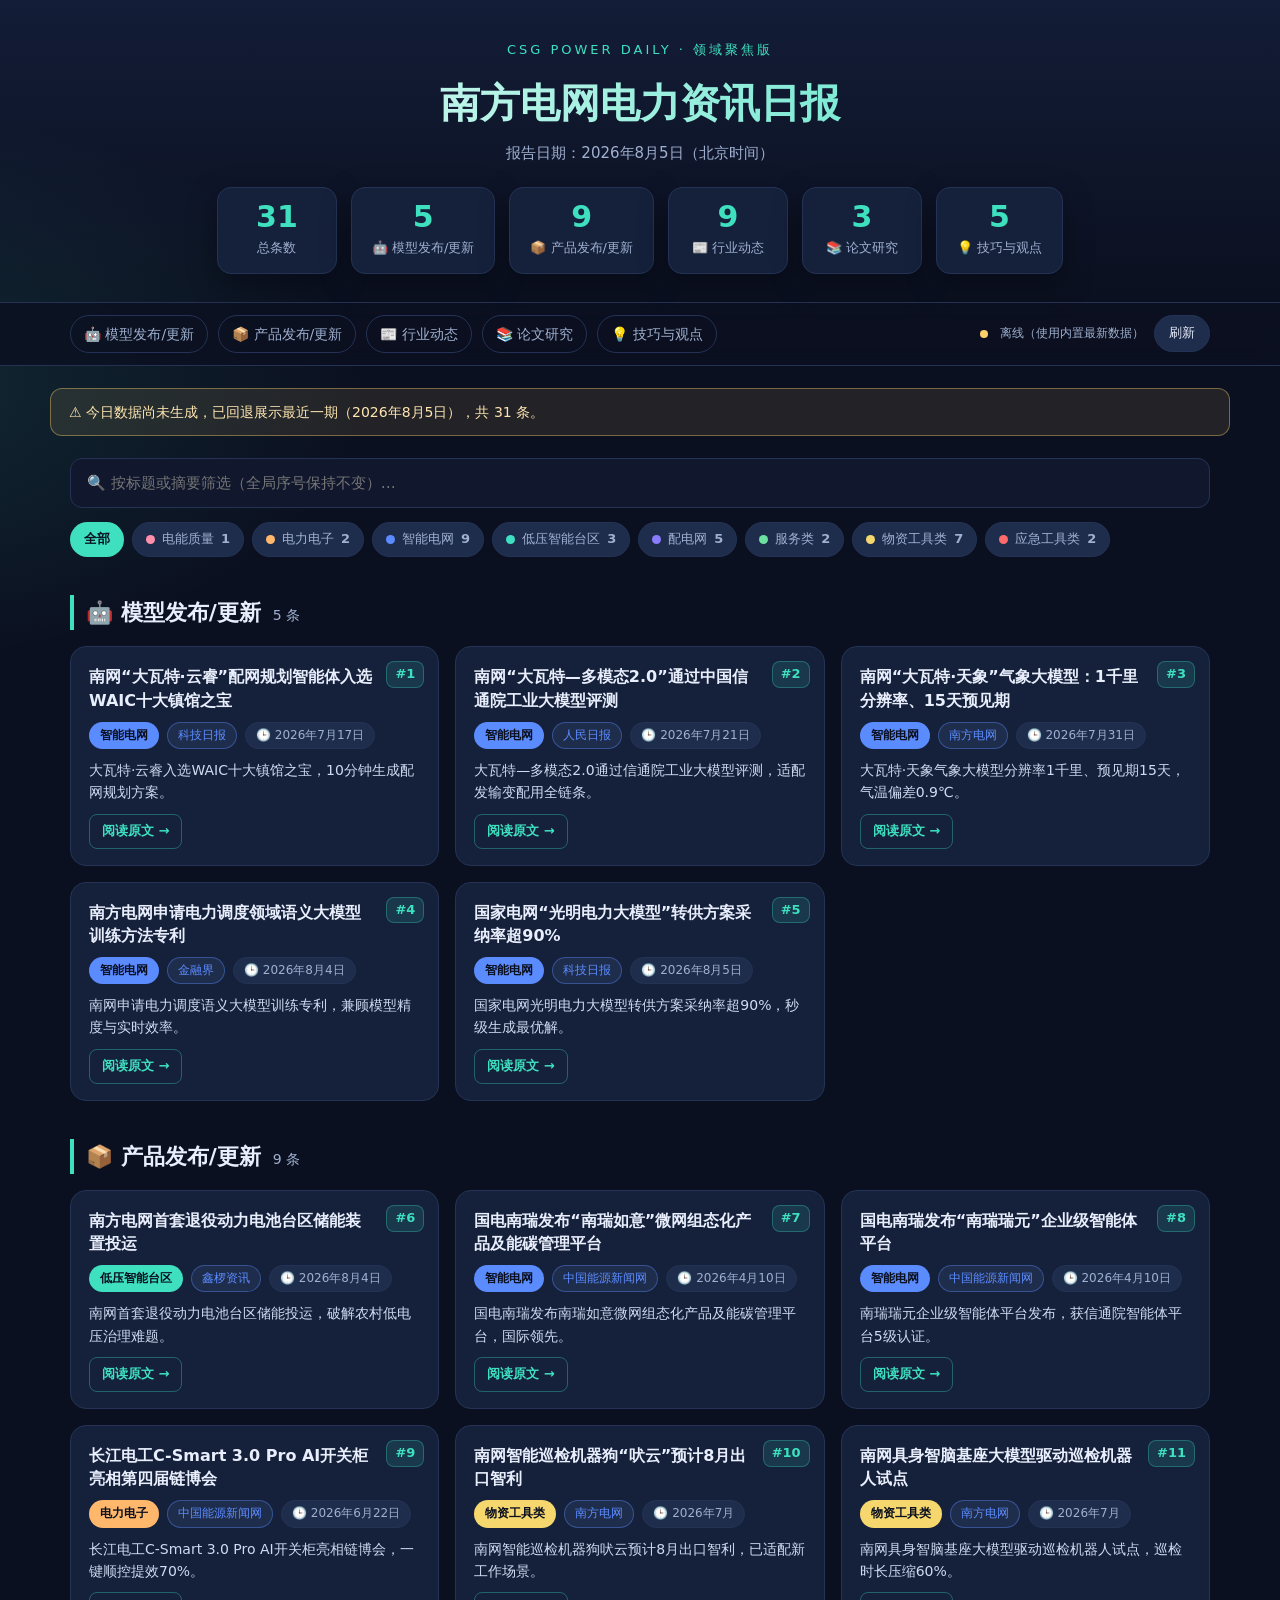
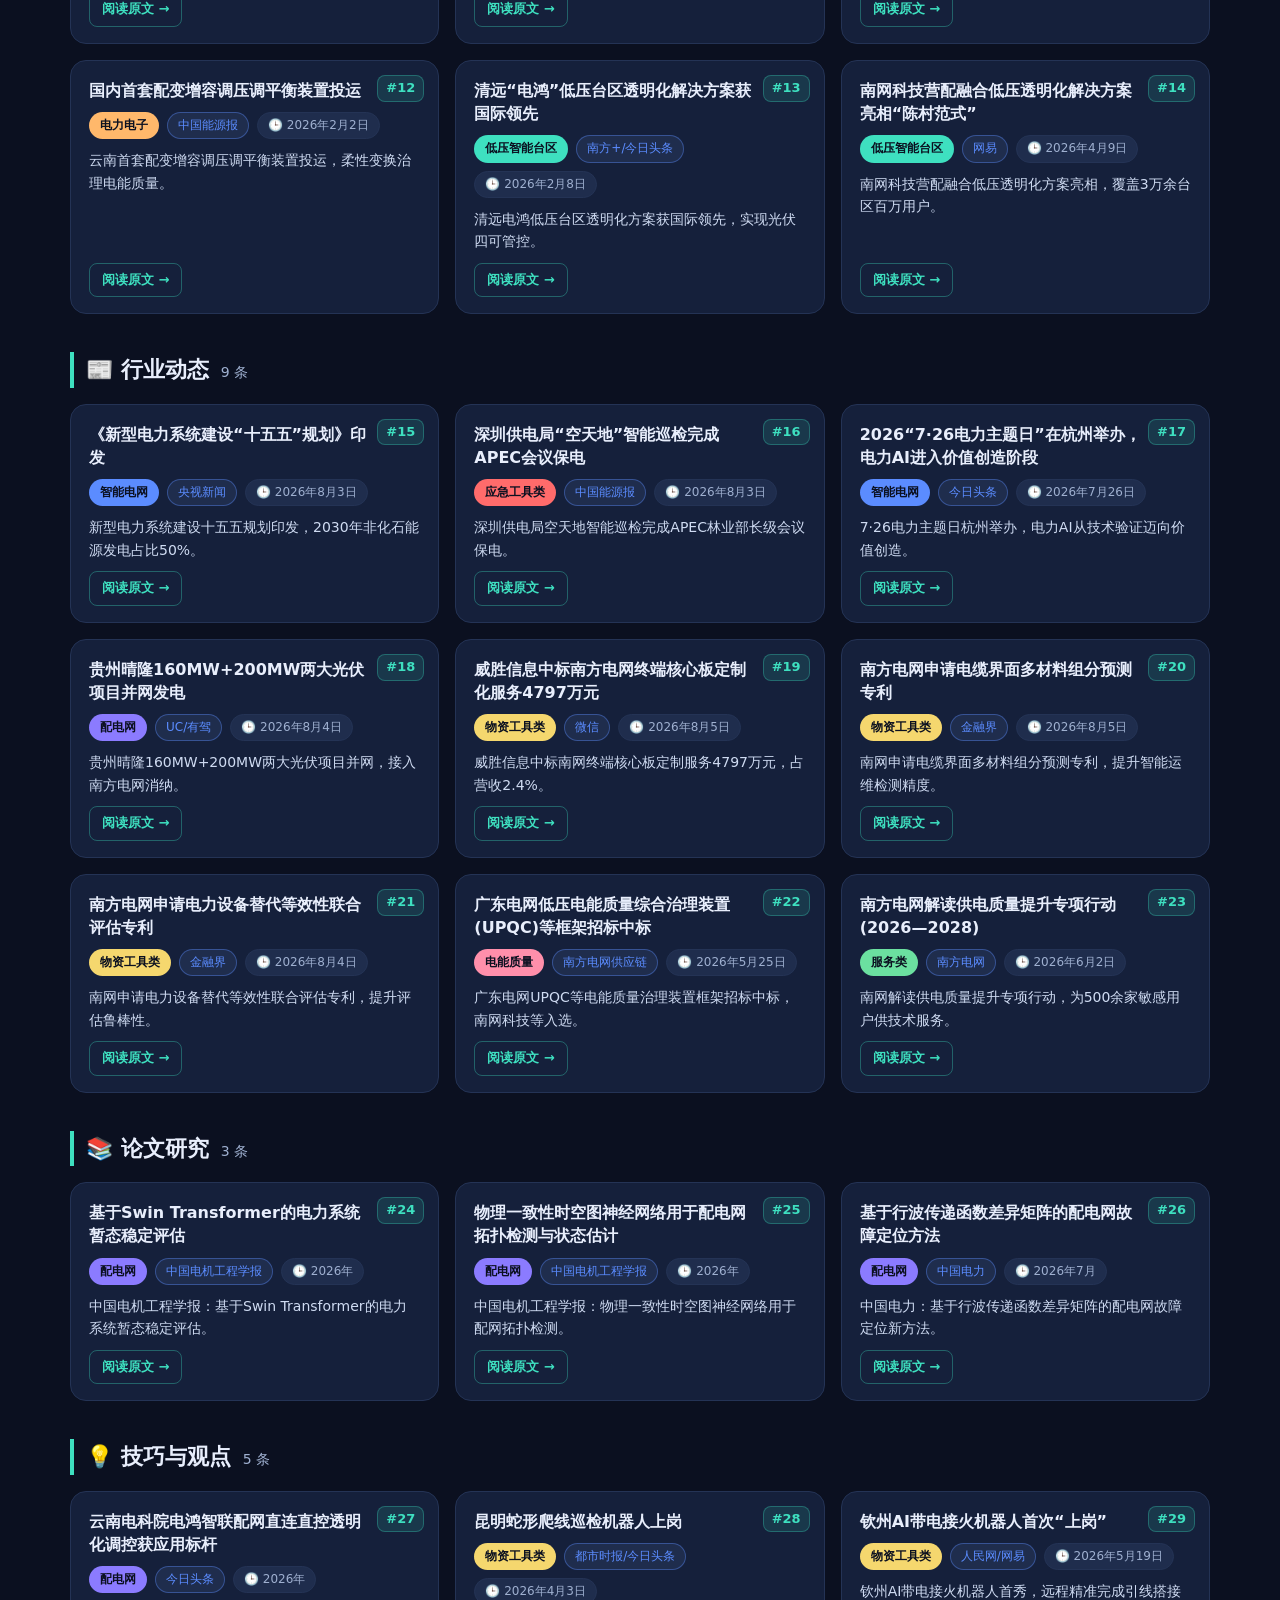
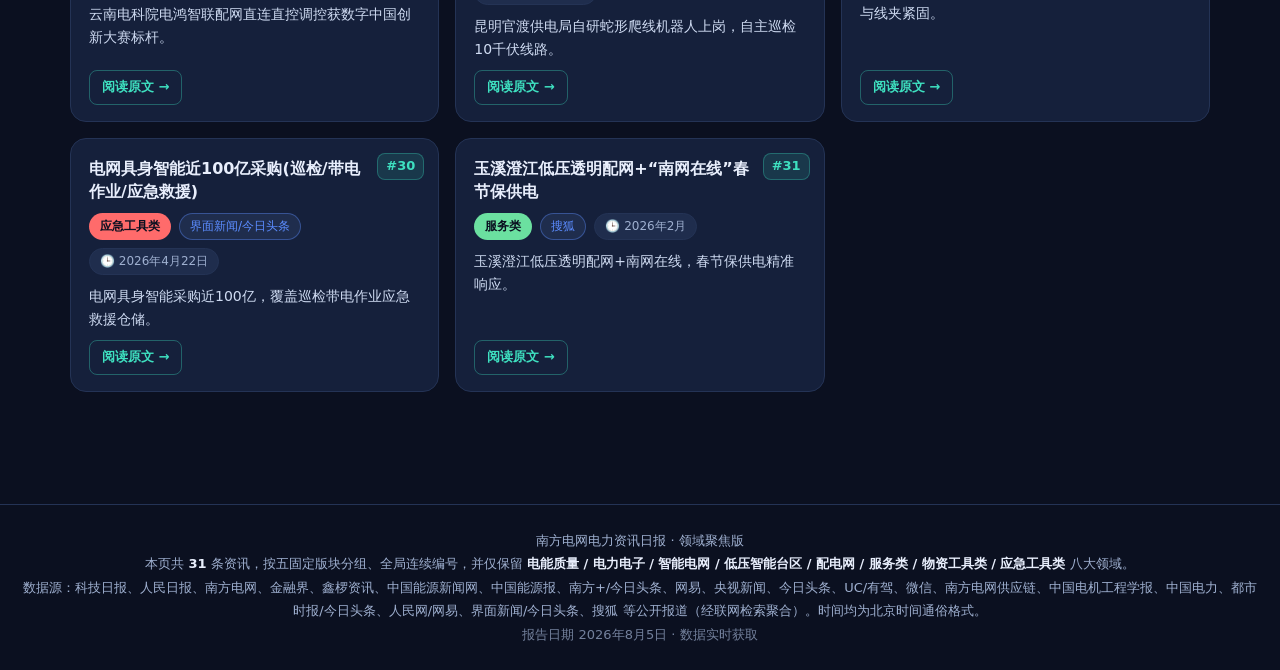
==== index.html @ 7d89e5bb "南方电网电力资讯日报 - 静态页+每日自动生成" ====
<!DOCTYPE html>
<html lang="zh-CN">
<head>
<meta charset="UTF-8" />
<meta name="viewport" content="width=device-width, initial-scale=1.0" />
<title>南方电网电力资讯日报 · 晨报仪表盘（领域聚焦版）</title>
<style>
  :root{
    --bg:#0b1020;
    --bg-soft:#11182e;
    --card:#15203b;
    --card-hover:#1b2949;
    --line:#243355;
    --text:#e8eefc;
    --muted:#9fb0d0;
    --accent:#3ee0c0;
    --accent2:#5b8cff;
    --warn:#ffcf6b;
    --chip:#1f2d4d;
    --shadow:0 10px 30px rgba(0,0,0,.35);
  }
  *{box-sizing:border-box;}
  html{scroll-behavior:smooth;}
  body{
    margin:0;
    font-family:"PingFang SC","Microsoft YaHei","Segoe UI",system-ui,-apple-system,sans-serif;
    background:radial-gradient(1200px 600px at 80% -10%,rgba(91,140,255,.18),transparent 60%),
               radial-gradient(900px 500px at -10% 10%,rgba(62,224,192,.12),transparent 55%),
               var(--bg);
    color:var(--text);
    line-height:1.6;
    -webkit-font-smoothing:antialiased;
  }
  a{color:inherit;}
  .wrap{max-width:1180px;margin:0 auto;padding:0 20px 64px;}

  /* ===== Hero ===== */
  .hero{
    padding:40px 20px 28px;text-align:center;
    border-bottom:1px solid var(--line);
    background:linear-gradient(180deg,rgba(91,140,255,.10),transparent);
  }
  .hero .kicker{font-size:13px;letter-spacing:3px;color:var(--accent);text-transform:uppercase;margin-bottom:10px;}
  .hero h1{margin:0 0 6px;font-size:clamp(26px,4vw,40px);font-weight:800;
    background:linear-gradient(90deg,#fff,var(--accent));-webkit-background-clip:text;background-clip:text;color:transparent;}
  .hero .date{color:var(--muted);font-size:15px;margin-bottom:22px;}
  .hero .stat-row{display:flex;flex-wrap:wrap;gap:14px;justify-content:center;}
  .stat{background:var(--card);border:1px solid var(--line);border-radius:14px;padding:14px 20px;min-width:120px;box-shadow:var(--shadow);}
  .stat .num{font-size:30px;font-weight:800;color:var(--accent);line-height:1;}
  .stat .lbl{font-size:13px;color:var(--muted);margin-top:6px;}

  /* ===== Nav ===== */
  .nav{position:sticky;top:0;z-index:20;background:rgba(11,16,32,.82);backdrop-filter:blur(10px);
    border-bottom:1px solid var(--line);padding:12px 0;}
  .nav-inner{max-width:1180px;margin:0 auto;padding:0 20px;display:flex;flex-wrap:wrap;gap:10px;align-items:center;}
  .nav a{text-decoration:none;font-size:14px;color:var(--muted);padding:7px 13px;border:1px solid var(--line);border-radius:999px;transition:.18s;white-space:nowrap;}
  .nav a:hover{color:var(--text);border-color:var(--accent);background:var(--chip);}
  .nav .dot{display:inline-block;width:8px;height:8px;border-radius:50%;background:var(--accent);margin-right:6px;vertical-align:middle;}
  .nav .spacer{flex:1;}
  .nav .status{font-size:12px;color:var(--muted);display:flex;align-items:center;gap:6px;}
  .nav button{font:inherit;font-size:13px;cursor:pointer;color:var(--text);background:var(--chip);border:1px solid var(--line);border-radius:999px;padding:7px 14px;transition:.18s;}
  .nav button:hover{border-color:var(--accent2);}

  /* ===== Banner ===== */
  .banner{margin:22px auto 0;max-width:1180px;padding:12px 18px;border-radius:12px;font-size:14px;display:flex;gap:10px;align-items:center;border:1px solid var(--line);}
  .banner.ok{background:rgba(62,224,192,.10);border-color:rgba(62,224,192,.4);color:#bff7ec;}
  .banner.fallback{background:rgba(255,207,107,.10);border-color:rgba(255,207,107,.4);color:#ffe6b0;}

  /* ===== Toolbar + domain filter ===== */
  .toolbar{max-width:1180px;margin:22px auto 0;padding:0 20px;}
  .toolbar input{width:100%;font:inherit;font-size:15px;color:var(--text);background:var(--bg-soft);
    border:1px solid var(--line);border-radius:12px;padding:12px 16px;outline:none;transition:.18s;}
  .toolbar input:focus{border-color:var(--accent2);}
  .domain-bar{display:flex;flex-wrap:wrap;gap:8px;margin-top:14px;}
  .dpill{font-size:13px;cursor:pointer;color:var(--muted);background:var(--chip);border:1px solid var(--line);
    border-radius:999px;padding:6px 13px;transition:.18s;display:flex;align-items:center;gap:7px;user-select:none;}
  .dpill .swatch{width:9px;height:9px;border-radius:50%;}
  .dpill:hover{color:var(--text);}
  .dpill.active{color:#0b1020;font-weight:700;border-color:transparent;}
  .dpill.active .swatch{box-shadow:0 0 0 2px rgba(255,255,255,.5);}

  /* ===== Sections ===== */
  .section{margin-top:38px;}
  .section-head{display:flex;align-items:baseline;gap:12px;margin-bottom:16px;border-left:4px solid var(--accent);padding-left:12px;}
  .section-head h2{margin:0;font-size:22px;font-weight:800;}
  .section-head .count{color:var(--muted);font-size:14px;}
  .grid{display:grid;gap:16px;grid-template-columns:repeat(auto-fill,minmax(300px,1fr));}
  .card{background:var(--card);border:1px solid var(--line);border-radius:16px;padding:18px 18px 16px;
    display:flex;flex-direction:column;gap:10px;transition:.18s;position:relative;overflow:hidden;}
  .card:hover{transform:translateY(-3px);background:var(--card-hover);border-color:var(--accent2);box-shadow:var(--shadow);}
  .card .idx{position:absolute;top:14px;right:14px;font-size:13px;font-weight:700;color:var(--accent);
    background:rgba(62,224,192,.12);border:1px solid rgba(62,224,192,.3);border-radius:8px;padding:2px 8px;}
  .card .title{font-size:16px;font-weight:700;line-height:1.45;padding-right:48px;}
  .card .meta{display:flex;flex-wrap:wrap;gap:8px;align-items:center;}
  .chip{font-size:12px;color:var(--muted);background:var(--chip);border:1px solid var(--line);border-radius:999px;padding:3px 10px;}
  .chip.src{color:var(--accent2);border-color:rgba(91,140,255,.4);}
  .chip.dom{color:#0b1020;font-weight:600;border-color:transparent;}
  .card .summary{font-size:14px;color:#cfdbf2;flex:1;}
  .card .link{align-self:flex-start;text-decoration:none;font-size:13px;font-weight:600;color:var(--accent);
    border:1px solid rgba(62,224,192,.35);border-radius:8px;padding:6px 12px;transition:.18s;}
  .card .link:hover{background:rgba(62,224,192,.12);}
  .card.hide{display:none;}

  /* ===== Footer ===== */
  .foot{margin-top:48px;padding:24px 20px;border-top:1px solid var(--line);text-align:center;color:var(--muted);font-size:13px;line-height:1.8;}
  .foot b{color:var(--text);}
  .empty{text-align:center;color:var(--muted);padding:40px;display:none;}
</style>
</head>
<body>

<header class="hero">
  <div class="kicker">CSG Power Daily · 领域聚焦版</div>
  <h1>南方电网电力资讯日报</h1>
  <div class="date" id="heroDate">—</div>
  <div class="stat-row" id="heroStats"></div>
</header>

<nav class="nav">
  <div class="nav-inner">
    <a href="#sec-model">🤖 模型发布/更新</a>
    <a href="#sec-product">📦 产品发布/更新</a>
    <a href="#sec-industry">📰 行业动态</a>
    <a href="#sec-paper">📚 论文研究</a>
    <a href="#sec-opinion">💡 技巧与观点</a>
    <span class="spacer"></span>
    <span class="status"><span class="dot" id="statusDot"></span><span id="statusText">初始化…</span></span>
    <button id="refreshBtn" type="button">刷新</button>
  </div>
</nav>

<div class="banner ok" id="banner" style="display:none;"></div>

<div class="toolbar">
  <input id="search" type="text" placeholder="🔍 按标题或摘要筛选（全局序号保持不变）…" autocomplete="off" />
  <div class="domain-bar" id="domainBar"></div>
</div>

<main class="wrap" id="main"></main>

<div class="empty" id="empty">没有匹配的条目。</div>

<footer class="foot" id="foot"></footer>

<script>
/* =========================================================================
   南方电网电力资讯日报 · 单文件仪表盘（领域聚焦版）
   聚焦领域：电能质量、电力电子、智能电网、低压智能台区、配电网、
            服务类、物资工具类、应急工具类。
   数据为构建时联网聚合（南方电网官媒、人民日报、科技日报、央视、中国电
   机工程学报、中国电力、中国能源报、界面新闻等公开来源），按五个固定版
   块整理、全局连续编号，每条标注所属领域。
   运行时：优先读取同目录固定地址 ./daily-report.json（由每日定时任务刷新，
   网页地址不变）；读取失败或为空则回退内置「最新一期」数据；当日数据未生成
   时回退最近一期。联网状态仅作提示，不影响数据加载。
   ========================================================================= */

const DATA_URL = "./daily-report.json"; // 部署后与页面同目录，地址固定；每天由定时任务重新生成

const DOMAINS = [
  {key:"电能质量",   color:"#ff8fab"},
  {key:"电力电子",   color:"#ffb86b"},
  {key:"智能电网",   color:"#5b8cff"},
  {key:"低压智能台区",color:"#3ee0c0"},
  {key:"配电网",     color:"#8b7bff"},
  {key:"服务类",     color:"#6be0a0"},
  {key:"物资工具类", color:"#f5d76e"},
  {key:"应急工具类", color:"#ff6b6b"}
];
const DOMAIN_COLOR = Object.fromEntries(DOMAINS.map(d=>[d.key,d.color]));

const EMBEDDED_REPORT = {
  date: "2026-08-05",
  sections: [
    {
      id:"model", name:"模型发布/更新", icon:"🤖",
      items:[
        { title:"南网“大瓦特·云睿”配网规划智能体入选WAIC十大镇馆之宝", source:"科技日报", domain:"智能电网", date:"2026年7月17日",
          summary:"大瓦特·云睿入选WAIC十大镇馆之宝，10分钟生成配网规划方案。",
          url:"https://www.stdaily.com/web/gdxw/2026-07/17/content_549211.html" },
        { title:"南网“大瓦特—多模态2.0”通过中国信通院工业大模型评测", source:"人民日报", domain:"智能电网", date:"2026年7月21日",
          summary:"大瓦特—多模态2.0通过信通院工业大模型评测，适配发输变配用全链条。",
          url:"https://paper.people.com.cn/rmrb/pc/content/202607/21/content_30169986.html" },
        { title:"南网“大瓦特·天象”气象大模型：1千里分辨率、15天预见期", source:"南方电网", domain:"智能电网", date:"2026年7月31日",
          summary:"大瓦特·天象气象大模型分辨率1千里、预见期15天，气温偏差0.9℃。",
          url:"https://www.csg.cn/epaper/epaper/nfdwb/html/2026-07/31/content_2365.htm" },
        { title:"南方电网申请电力调度领域语义大模型训练方法专利", source:"金融界", domain:"智能电网", date:"2026年8月4日",
          summary:"南网申请电力调度语义大模型训练专利，兼顾模型精度与实时效率。",
          url:"https://m.jrj.com.cn/madapter/finance/2026/08/04162058009528.shtml" },
        { title:"国家电网“光明电力大模型”转供方案采纳率超90%", source:"科技日报", domain:"智能电网", date:"2026年8月5日",
          summary:"国家电网光明电力大模型转供方案采纳率超90%，秒级生成最优解。",
          url:"https://www.stdaily.com/web/gdxw/2026-08/05/content_559440.html" }
      ]
    },
    {
      id:"product", name:"产品发布/更新", icon:"📦",
      items:[
        { title:"南方电网首套退役动力电池台区储能装置投运", source:"鑫椤资讯", domain:"低压智能台区", date:"2026年8月4日",
          summary:"南网首套退役动力电池台区储能投运，破解农村低电压治理难题。",
          url:"http://www.icbattery.com/news/show-htm-itemid-65441.html" },
        { title:"国电南瑞发布“南瑞如意”微网组态化产品及能碳管理平台", source:"中国能源新闻网", domain:"智能电网", date:"2026年4月10日",
          summary:"国电南瑞发布南瑞如意微网组态化产品及能碳管理平台，国际领先。",
          url:"https://www.cnenergynews.cn/article/4R6crcNMnrU" },
        { title:"国电南瑞发布“南瑞瑞元”企业级智能体平台", source:"中国能源新闻网", domain:"智能电网", date:"2026年4月10日",
          summary:"南瑞瑞元企业级智能体平台发布，获信通院智能体平台5级认证。",
          url:"https://www.cnenergynews.cn/article/4R6crcNMnrU" },
        { title:"长江电工C-Smart 3.0 Pro AI开关柜亮相第四届链博会", source:"中国能源新闻网", domain:"电力电子", date:"2026年6月22日",
          summary:"长江电工C-Smart 3.0 Pro AI开关柜亮相链博会，一键顺控提效70%。",
          url:"https://cnenergynews.cn/article/4S5pcwoxTcA" },
        { title:"南网智能巡检机器狗“吠云”预计8月出口智利", source:"南方电网", domain:"物资工具类", date:"2026年7月",
          summary:"南网智能巡检机器狗吠云预计8月出口智利，已适配新工作场景。",
          url:"https://paper.people.com.cn/rmrb/pc/content/202607/21/content_30169986.html" },
        { title:"南网具身智脑基座大模型驱动巡检机器人试点", source:"南方电网", domain:"物资工具类", date:"2026年7月",
          summary:"南网具身智脑基座大模型驱动巡检机器人试点，巡检时长压缩60%。",
          url:"https://paper.people.com.cn/rmrb/pc/content/202607/21/content_30169986.html" },
        { title:"国内首套配变增容调压调平衡装置投运", source:"中国能源报", domain:"电力电子", date:"2026年2月2日",
          summary:"云南首套配变增容调压调平衡装置投运，柔性变换治理电能质量。",
          url:"https://paper.people.com.cn/zgnyb/pc/content/202602/02/content_30138451.html" },
        { title:"清远“电鸿”低压台区透明化解决方案获国际领先", source:"南方+/今日头条", domain:"低压智能台区", date:"2026年2月8日",
          summary:"清远电鸿低压台区透明化方案获国际领先，实现光伏四可管控。",
          url:"https://www.toutiao.com/article/7604498087906427398/" },
        { title:"南网科技营配融合低压透明化解决方案亮相“陈村范式”", source:"网易", domain:"低压智能台区", date:"2026年4月9日",
          summary:"南网科技营配融合低压透明化方案亮相，覆盖3万余台区百万用户。",
          url:"https://c.m.163.com/news/a/KRHQV09405568W0A.html" }
      ]
    },
    {
      id:"industry", name:"行业动态", icon:"📰",
      items:[
        { title:"《新型电力系统建设“十五五”规划》印发", source:"央视新闻", domain:"智能电网", date:"2026年8月3日",
          summary:"新型电力系统建设十五五规划印发，2030年非化石能源发电占比50%。",
          url:"https://news.cctv.cn/2026/08/05/ARTIQeJRWWh4zKy8pDTIsq6r260805.shtml" },
        { title:"深圳供电局“空天地”智能巡检完成APEC会议保电", source:"中国能源报", domain:"应急工具类", date:"2026年8月3日",
          summary:"深圳供电局空天地智能巡检完成APEC林业部长级会议保电。",
          url:"https://paper.people.com.cn/zgnyb/pc/content/202608/03/content_30173287.html" },
        { title:"2026“7·26电力主题日”在杭州举办，电力AI进入价值创造阶段", source:"今日头条", domain:"智能电网", date:"2026年7月26日",
          summary:"7·26电力主题日杭州举办，电力AI从技术验证迈向价值创造。",
          url:"https://www.toutiao.com/article/7670358425036980788/" },
        { title:"贵州晴隆160MW+200MW两大光伏项目并网发电", source:"UC/有驾", domain:"配电网", date:"2026年8月4日",
          summary:"贵州晴隆160MW+200MW两大光伏项目并网，接入南方电网消纳。",
          url:"http://m.uczzd.cn/ucnews/news?aid=2335432413830718311" },
        { title:"威胜信息中标南方电网终端核心板定制化服务4797万元", source:"微信", domain:"物资工具类", date:"2026年8月5日",
          summary:"威胜信息中标南网终端核心板定制服务4797万元，占营收2.4%。",
          url:"http://mp.weixin.qq.com/s?__biz=MjM5OTIyMTQ4MQ==&mid=2652000243&idx=4&sn=37579647fa4656f9631b18af18ba9449" },
        { title:"南方电网申请电缆界面多材料组分预测专利", source:"金融界", domain:"物资工具类", date:"2026年8月5日",
          summary:"南网申请电缆界面多材料组分预测专利，提升智能运维检测精度。",
          url:"https://finance.jrj.com.cn/2026/08/05132058022255.shtml" },
        { title:"南方电网申请电力设备替代等效性联合评估专利", source:"金融界", domain:"物资工具类", date:"2026年8月4日",
          summary:"南网申请电力设备替代等效性联合评估专利，提升评估鲁棒性。",
          url:"https://m.jrj.com.cn/madapter/finance/2026/08/04191258013571.shtml" },
        { title:"广东电网低压电能质量综合治理装置(UPQC)等框架招标中标", source:"南方电网供应链", domain:"电能质量", date:"2026年5月25日",
          summary:"广东电网UPQC等电能质量治理装置框架招标中标，南网科技等入选。",
          url:"https://www.bidding.csg.cn/zbhxrgs/1200430643.jhtml" },
        { title:"南方电网解读供电质量提升专项行动(2026—2028)", source:"南方电网", domain:"服务类", date:"2026年6月2日",
          summary:"南网解读供电质量提升专项行动，为500余家敏感用户供技术服务。",
          url:"https://www.csg.cn/xwzx/2026/2026gsyw/202606/t20260602_355539.html" }
      ]
    },
    {
      id:"paper", name:"论文研究", icon:"📚",
      items:[
        { title:"基于Swin Transformer的电力系统暂态稳定评估", source:"中国电机工程学报", domain:"配电网", date:"2026年",
          summary:"中国电机工程学报：基于Swin Transformer的电力系统暂态稳定评估。",
          url:"http://ntps.epri.sgcc.com.cn/djgcxb/CN/Y2026/V46/I10" },
        { title:"物理一致性时空图神经网络用于配电网拓扑检测与状态估计", source:"中国电机工程学报", domain:"配电网", date:"2026年",
          summary:"中国电机工程学报：物理一致性时空图神经网络用于配网拓扑检测。",
          url:"http://ntps.epri.sgcc.com.cn/djgcxb/CN/Y2026/V46/I11" },
        { title:"基于行波传递函数差异矩阵的配电网故障定位方法", source:"中国电力", domain:"配电网", date:"2026年7月",
          summary:"中国电力：基于行波传递函数差异矩阵的配电网故障定位新方法。",
          url:"https://www.electricpower.com.cn/cn/article/2026/7" }
      ]
    },
    {
      id:"opinion", name:"技巧与观点", icon:"💡",
      items:[
        { title:"云南电科院电鸿智联配网直连直控透明化调控获应用标杆", source:"今日头条", domain:"配电网", date:"2026年",
          summary:"云南电科院电鸿智联配网直连直控调控获数字中国创新大赛标杆。",
          url:"https://www.toutiao.com/article/7633795934111351330/" },
        { title:"昆明蛇形爬线巡检机器人上岗", source:"都市时报/今日头条", domain:"物资工具类", date:"2026年4月3日",
          summary:"昆明官渡供电局自研蛇形爬线机器人上岗，自主巡检10千伏线路。",
          url:"https://www.toutiao.com/article/7624487293012754950" },
        { title:"钦州AI带电接火机器人首次“上岗”", source:"人民网/网易", domain:"物资工具类", date:"2026年5月19日",
          summary:"钦州AI带电接火机器人首秀，远程精准完成引线搭接与线夹紧固。",
          url:"https://www.163.com/dy/article/KT9KM6760530QRMB.html" },
        { title:"电网具身智能近100亿采购(巡检/带电作业/应急救援)", source:"界面新闻/今日头条", domain:"应急工具类", date:"2026年4月22日",
          summary:"电网具身智能采购近100亿，覆盖巡检带电作业应急救援仓储。",
          url:"https://www.toutiao.com/article/7633243853994148386/" },
        { title:"玉溪澄江低压透明配网+“南网在线”春节保供电", source:"搜狐", domain:"服务类", date:"2026年2月",
          summary:"玉溪澄江低压透明配网+南网在线，春节保供电精准响应。",
          url:"https://www.sohu.com/a/988799272_120578424" }
      ]
    }
  ]
};

/* ---------- 工具函数 ---------- */
function todayBeijingDateStr(){
  return new Intl.DateTimeFormat('zh-CN',{timeZone:'Asia/Shanghai',year:'numeric',month:'long',day:'numeric'}).format(new Date());
}
function isTodayBeijing(dateStr){ return dateStr === todayBeijingDateStr(); }
function fmtISODate(iso){
  if(!iso) return '-';
  const m = /^(\d{4})-(\d{1,2})-(\d{1,2})$/.exec(iso);
  if(!m) return iso;
  return `${m[1]}年${parseInt(m[2],10)}月${parseInt(m[3],10)}日`;
}

/* ---------- 联网探测（不阻塞渲染） ---------- */
async function probeInternet(){
  const dot=document.getElementById('statusDot'), txt=document.getElementById('statusText');
  try{
    const ctrl=new AbortController(); const t=setTimeout(()=>ctrl.abort(),6000);
    await fetch('https://api.allorigins.win/raw?url='+encodeURIComponent('https://www.csg.cn/xwzx/'),{signal:ctrl.signal});
    clearTimeout(t); dot.style.background='var(--accent)'; txt.textContent='在线（已连接互联网）'; return true;
  }catch(e){
    dot.style.background='var(--warn)'; txt.textContent='离线（使用内置最新数据）'; return false;
  }
}

/* ---------- 数据加载：远程优先，回退内置 ---------- */
async function loadReport(){
  try{
    const res=await fetch(DATA_URL,{cache:'no-store'});
    if(res.ok){
      const data=await res.json();
      if(data&&Array.isArray(data.sections)&&data.sections.length) return {data,live:true};
    }
  }catch(e){ /* 本地 file:// 或托管不可达时回退内置 */ }
  return {data:EMBEDDED_REPORT,live:false};
}

/* ---------- 过滤状态 ---------- */
const state={ domain:null, q:"" };

/* ---------- 渲染 ---------- */
function render(report, live){
  let global=0; const flat=[];
  report.sections.forEach(sec=>{
    sec.items.forEach(it=>{ global++; flat.push({...it,sectionId:sec.id,g:global}); });
  });

  document.getElementById('heroDate').textContent = `报告日期：${fmtISODate(report.date)}（北京时间）`;

  const total=flat.length;
  const counts=report.sections.map(s=>({name:s.name,icon:s.icon,n:s.items.length}));
  let html=`<div class="stat"><div class="num">${total}</div><div class="lbl">总条数</div></div>`;
  counts.forEach(c=>{ html+=`<div class="stat"><div class="num">${c.n}</div><div class="lbl">${c.icon} ${c.name}</div></div>`; });
  document.getElementById('heroStats').innerHTML=html;

  // 领域统计（Hero 下方以筛选条呈现，这里仅计算）
  const domCounts={}; DOMAINS.forEach(d=>domCounts[d.key]=0);
  flat.forEach(f=>{ if(domCounts[f.domain]!==undefined) domCounts[f.domain]++; });

  const banner=document.getElementById('banner'); const reportDateStr=fmtISODate(report.date);
  if(isTodayBeijing(reportDateStr)){
    banner.className='banner ok'; banner.style.display='flex';
    banner.innerHTML=`✅ 今日（${todayBeijingDateStr()}）数据已生成，共 ${total} 条 · 仅含电能质量/电力电子/智能电网/低压智能台区/配电网/服务类/物资工具类/应急工具类 8 大领域 · 数据${live?'实时获取':'内置聚合'}。`;
  }else{
    banner.className='banner fallback'; banner.style.display='flex';
    banner.innerHTML=`⚠️ 今日数据尚未生成，已回退展示最近一期（${reportDateStr}），共 ${total} 条。`;
  }

  // 正文
  const main=document.getElementById('main'); let body='';
  report.sections.forEach(sec=>{
    body+=`<section class="section" id="sec-${sec.id}"><div class="section-head"><h2>${sec.icon} ${sec.name}</h2><span class="count">${sec.items.length} 条</span></div><div class="grid">`;
    flat.filter(f=>f.sectionId===sec.id).forEach(f=>{
      const dc=DOMAIN_COLOR[f.domain]||'#9fb0d0';
      body+=`<article class="card" data-text="${(f.title+' '+f.summary).replace(/"/g,'')}" data-domain="${escapeAttr(f.domain)}">
        <span class="idx">#${f.g}</span>
        <div class="title">${escapeHtml(f.title)}</div>
        <div class="meta">
          <span class="chip dom" style="background:${dc}">${escapeHtml(f.domain)}</span>
          <span class="chip src">${escapeHtml(f.source)}</span>
          <span class="chip">🕒 ${escapeHtml(f.date)}</span>
        </div>
        <div class="summary">${escapeHtml(f.summary)}</div>
        <a class="link" href="${escapeAttr(f.url)}" target="_blank" rel="noopener noreferrer">阅读原文 →</a>
      </article>`;
    });
    body+=`</div></section>`;
  });
  main.innerHTML=body;

  // 领域筛选条
  const bar=document.getElementById('domainBar');
  let barHtml=`<span class="dpill ${state.domain===null?'active':''}" data-dom="__all" style="${state.domain===null?'background:var(--accent)':''}">全部</span>`;
  DOMAINS.forEach(d=>{
    const active=state.domain===d.key;
    barHtml+=`<span class="dpill ${active?'active':''}" data-dom="${escapeAttr(d.key)}" style="${active?`background:${d.color}`:''}"><span class="swatch" style="background:${d.color}"></span>${d.key} <b>${domCounts[d.key]}</b></span>`;
  });
  bar.innerHTML=barHtml;
  bar.querySelectorAll('.dpill').forEach(p=>{
    p.addEventListener('click',()=>{
      const v=p.getAttribute('data-dom'); state.domain=(v==='__all')?null:v; render(report,live);
    });
  });

  // 页脚
  const srcs=[...new Set(flat.map(f=>f.source))];
  document.getElementById('foot').innerHTML=
    `南方电网电力资讯日报 · 领域聚焦版<br>`+
    `本页共 <b>${total}</b> 条资讯，按五固定版块分组、全局连续编号，并仅保留 `+
    `<b>电能质量 / 电力电子 / 智能电网 / 低压智能台区 / 配电网 / 服务类 / 物资工具类 / 应急工具类</b> 八大领域。`+
    `<br>数据源：${srcs.join('、')} 等公开报道（经联网检索聚合）。时间均为北京时间通俗格式。<br>`+
    `<span style="opacity:.7">报告日期 ${fmtISODate(report.date)||'-'} · 数据${live?'实时获取':'内置聚合最新一期'}</span>`;

  applyFilters();
}

function escapeHtml(s){ return String(s).replace(/[&<>"']/g,c=>({'&':'&amp;','<':'&lt;','>':'&gt;','"':'&quot;',"'":'&#39;'}[c])); }
function escapeAttr(s){ return escapeHtml(s); }

function applyFilters(){
  const q=state.q.trim().toLowerCase();
  let visible=0;
  document.querySelectorAll('.card').forEach(card=>{
    const hitQ = !q || (card.dataset.text||'').toLowerCase().includes(q);
    const hitD = !state.domain || card.dataset.domain===state.domain;
    const show = hitQ && hitD;
    card.classList.toggle('hide', !show);
    if(show) visible++;
  });
  document.getElementById('empty').style.display = visible ? 'none' : 'block';
}

/* ---------- 启动 ---------- */
(async function init(){
  const {data,live}=await loadReport();
  render(data,live);
  probeInternet();
  document.getElementById('search').addEventListener('input',e=>{ state.q=e.target.value; applyFilters(); });
  document.getElementById('refreshBtn').addEventListener('click',async()=>{
    const {data:d,live:l}=await loadReport(); render(d,l); await probeInternet(); window.scrollTo({top:0,behavior:'smooth'});
  });
})();
</script>
</body>
</html>
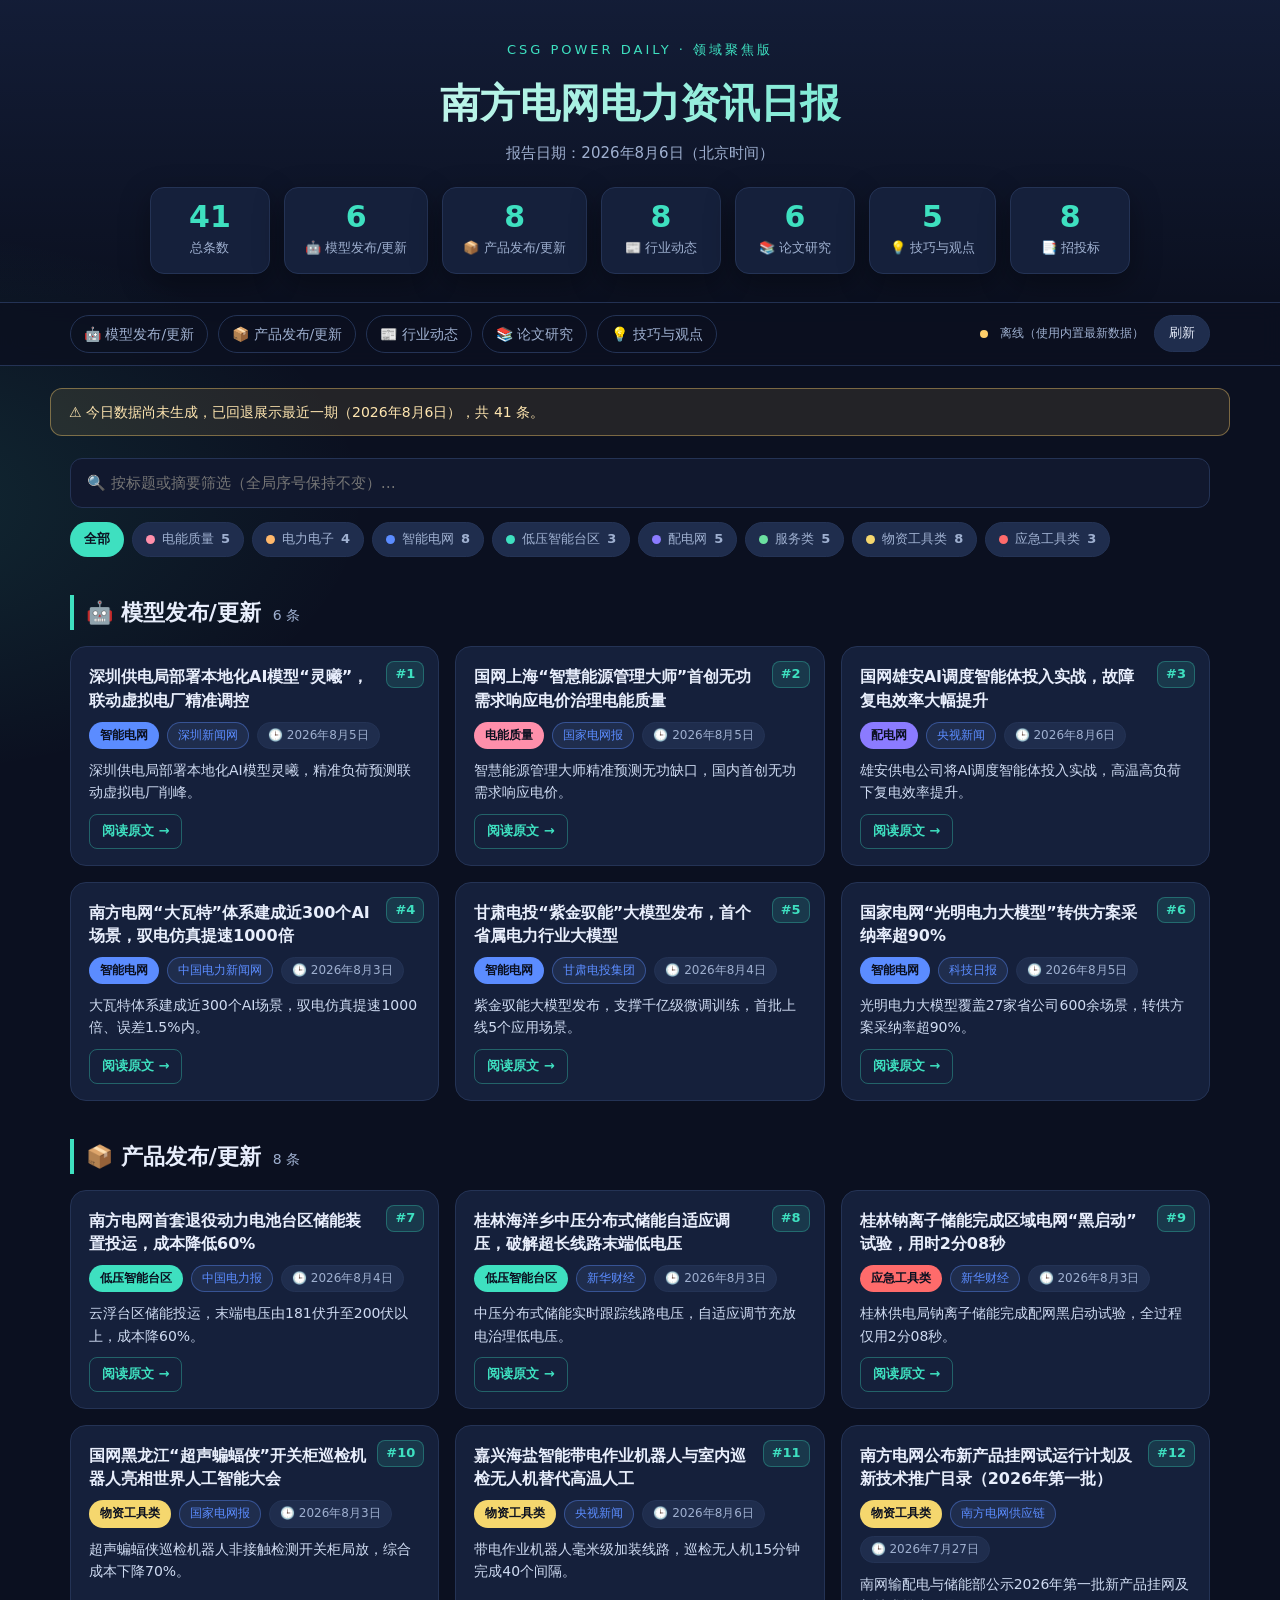
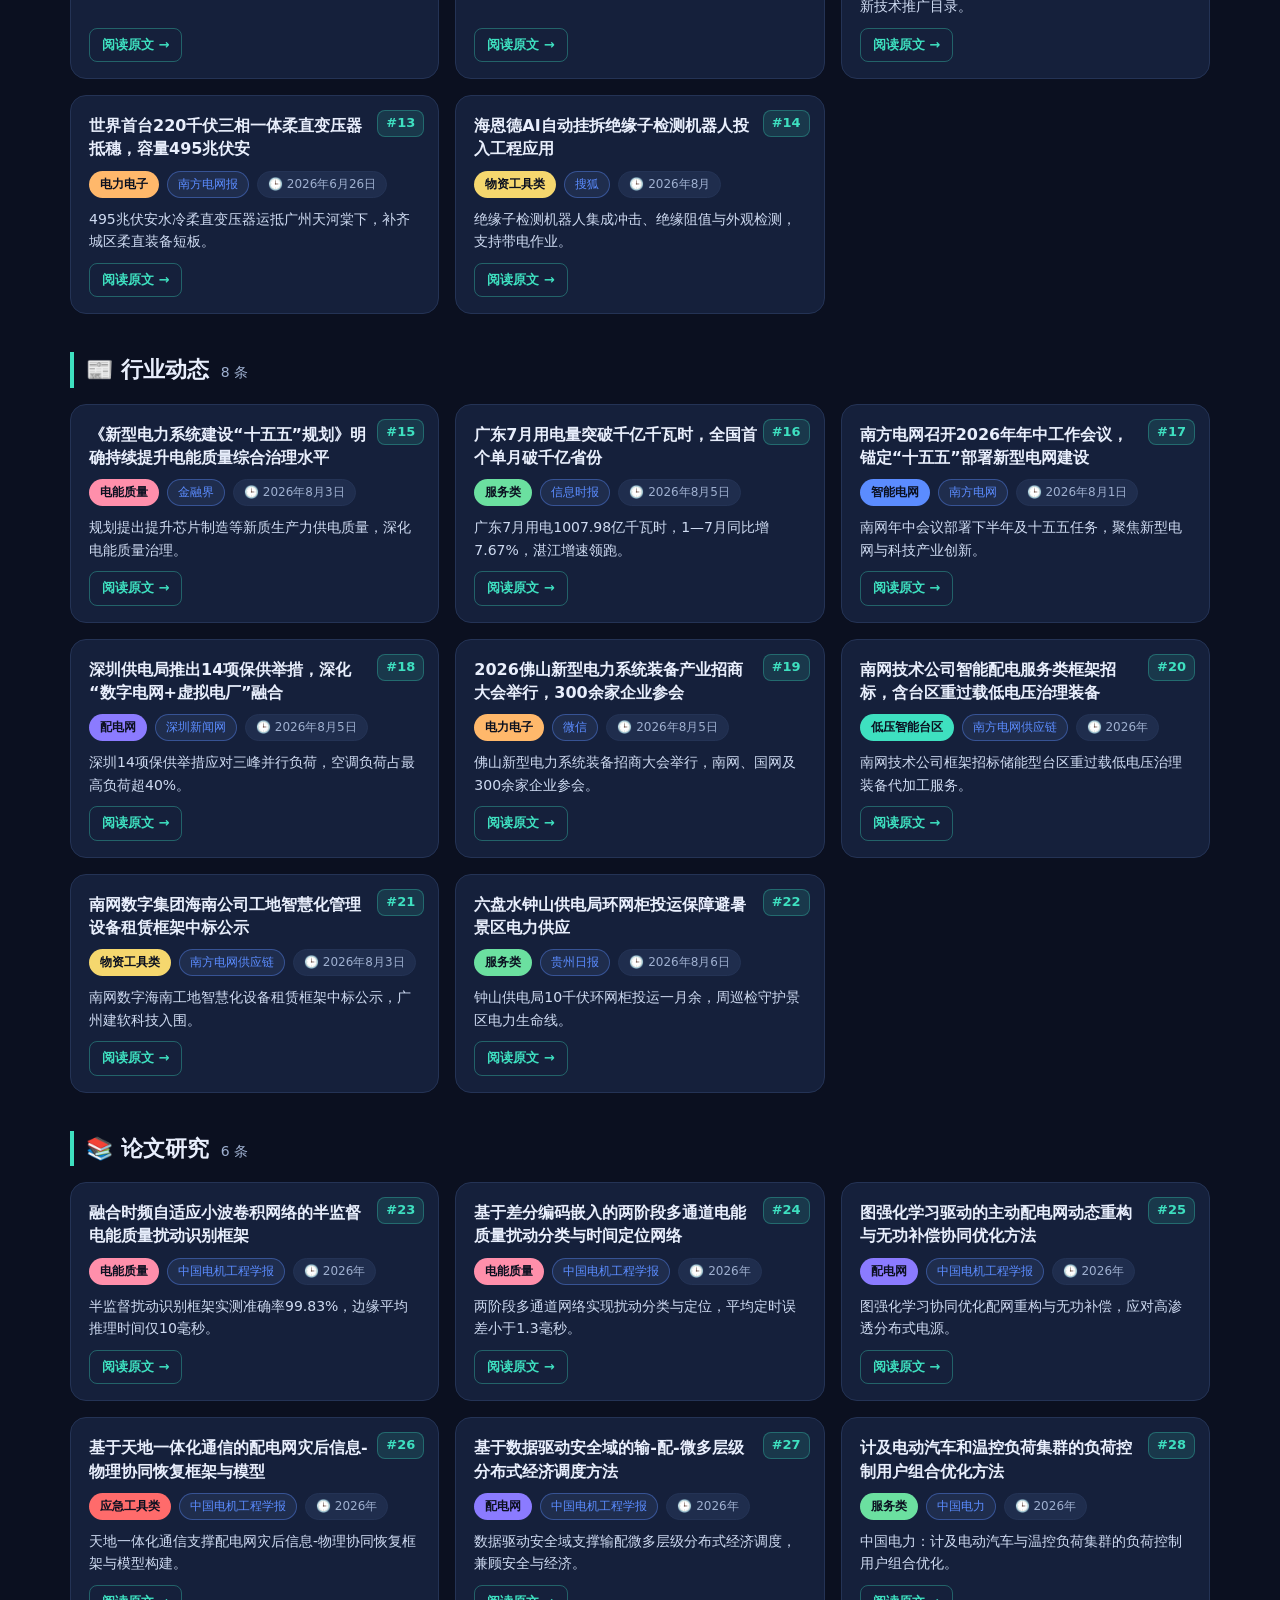
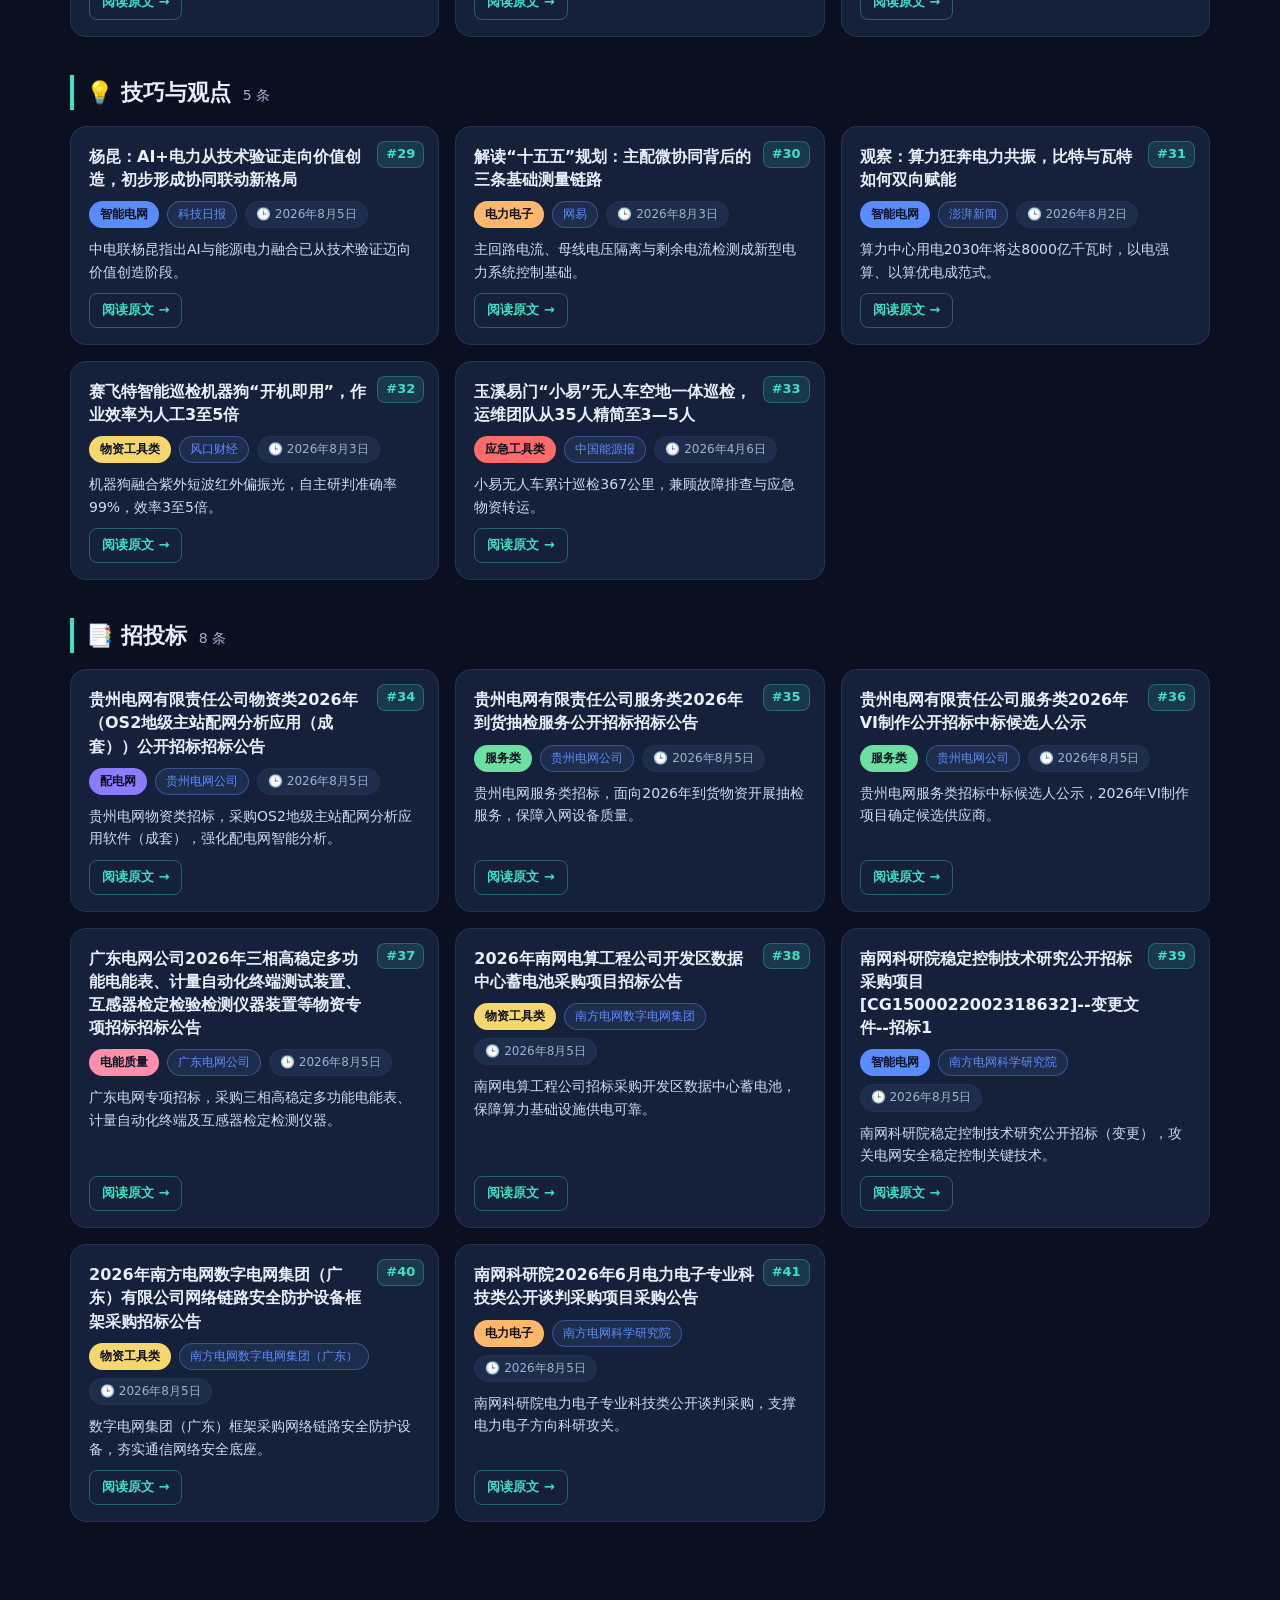
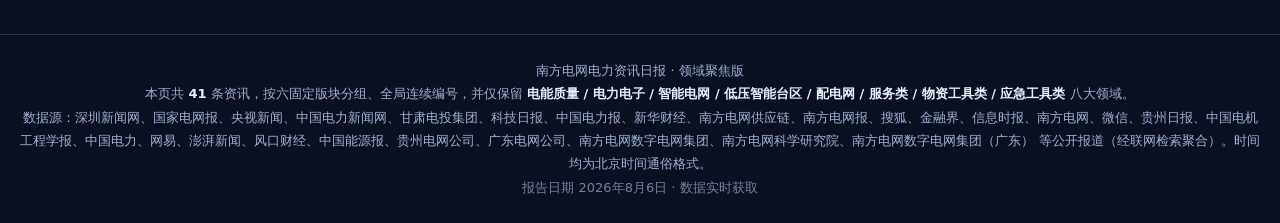
==== commit d71d13df: "新增招投标版块：抓前一天南网供应链公告并筛8大领域(8条)" ====
--- a/index.html
+++ b/index.html
@@ -289,6 +289,35 @@
           summary:"玉溪澄江低压透明配网+南网在线，春节保供电精准响应。",
           url:"https://www.sohu.com/a/988799272_120578424" }
       ]
+    },
+    {
+      id:"bidding", name:"招投标", icon:"📑",
+      items:[
+        { title:"贵州电网有限责任公司物资类2026年（OS2地级主站配网分析应用（成套））公开招标招标公告", source:"贵州电网公司", domain:"配电网", date:"2026年8月5日",
+          summary:"贵州电网物资类招标，采购OS2地级主站配网分析应用软件（成套），强化配电网智能分析。",
+          url:"https://www.bidding.csg.cn/zbgg/1200438357.jhtml" },
+        { title:"贵州电网有限责任公司服务类2026年到货抽检服务公开招标招标公告", source:"贵州电网公司", domain:"服务类", date:"2026年8月5日",
+          summary:"贵州电网服务类招标，面向2026年到货物资开展抽检服务，保障入网设备质量。",
+          url:"https://www.bidding.csg.cn/zbgg/1200438356.jhtml" },
+        { title:"贵州电网有限责任公司服务类2026年VI制作公开招标中标候选人公示", source:"贵州电网公司", domain:"服务类", date:"2026年8月5日",
+          summary:"贵州电网服务类招标中标候选人公示，2026年VI制作项目确定候选供应商。",
+          url:"https://www.bidding.csg.cn/zbhxrgs/1200438353.jhtml" },
+        { title:"广东电网公司2026年三相高稳定多功能电能表、计量自动化终端测试装置、互感器检定检验检测仪器装置等物资专项招标招标公告", source:"广东电网公司", domain:"电能质量", date:"2026年8月5日",
+          summary:"广东电网专项招标，采购三相高稳定多功能电能表、计量自动化终端及互感器检定检测仪器。",
+          url:"https://www.bidding.csg.cn/zbgg/1200438378.jhtml" },
+        { title:"2026年南网电算工程公司开发区数据中心蓄电池采购项目招标公告", source:"南方电网数字电网集团", domain:"物资工具类", date:"2026年8月5日",
+          summary:"南网电算工程公司招标采购开发区数据中心蓄电池，保障算力基础设施供电可靠。",
+          url:"https://www.bidding.csg.cn/zbgg/1200438377.jhtml" },
+        { title:"南网科研院稳定控制技术研究公开招标采购项目[CG1500022002318632]--变更文件--招标1", source:"南方电网科学研究院", domain:"智能电网", date:"2026年8月5日",
+          summary:"南网科研院稳定控制技术研究公开招标（变更），攻关电网安全稳定控制关键技术。",
+          url:"https://www.bidding.csg.cn/zbhxrgs/1200438376.jhtml" },
+        { title:"2026年南方电网数字电网集团（广东）有限公司网络链路安全防护设备框架采购招标公告", source:"南方电网数字电网集团（广东）", domain:"物资工具类", date:"2026年8月5日",
+          summary:"数字电网集团（广东）框架采购网络链路安全防护设备，夯实通信网络安全底座。",
+          url:"https://www.bidding.csg.cn/zbgg/1200438375.jhtml" },
+        { title:"南网科研院2026年6月电力电子专业科技类公开谈判采购项目采购公告", source:"南方电网科学研究院", domain:"电力电子", date:"2026年8月5日",
+          summary:"南网科研院电力电子专业科技类公开谈判采购，支撑电力电子方向科研攻关。",
+          url:"https://www.bidding.csg.cn/fzbgg/1200438374.jhtml" }
+      ]
     }
   ]
 };
@@ -400,7 +429,7 @@
   const srcs=[...new Set(flat.map(f=>f.source))];
   document.getElementById('foot').innerHTML=
     `南方电网电力资讯日报 · 领域聚焦版<br>`+
-    `本页共 <b>${total}</b> 条资讯，按五固定版块分组、全局连续编号，并仅保留 `+
+    `本页共 <b>${total}</b> 条资讯，按六固定版块分组、全局连续编号，并仅保留 `+
     `<b>电能质量 / 电力电子 / 智能电网 / 低压智能台区 / 配电网 / 服务类 / 物资工具类 / 应急工具类</b> 八大领域。`+
     `<br>数据源：${srcs.join('、')} 等公开报道（经联网检索聚合）。时间均为北京时间通俗格式。<br>`+
     `<span style="opacity:.7">报告日期 ${fmtISODate(report.date)||'-'} · 数据${live?'实时获取':'内置聚合最新一期'}</span>`;
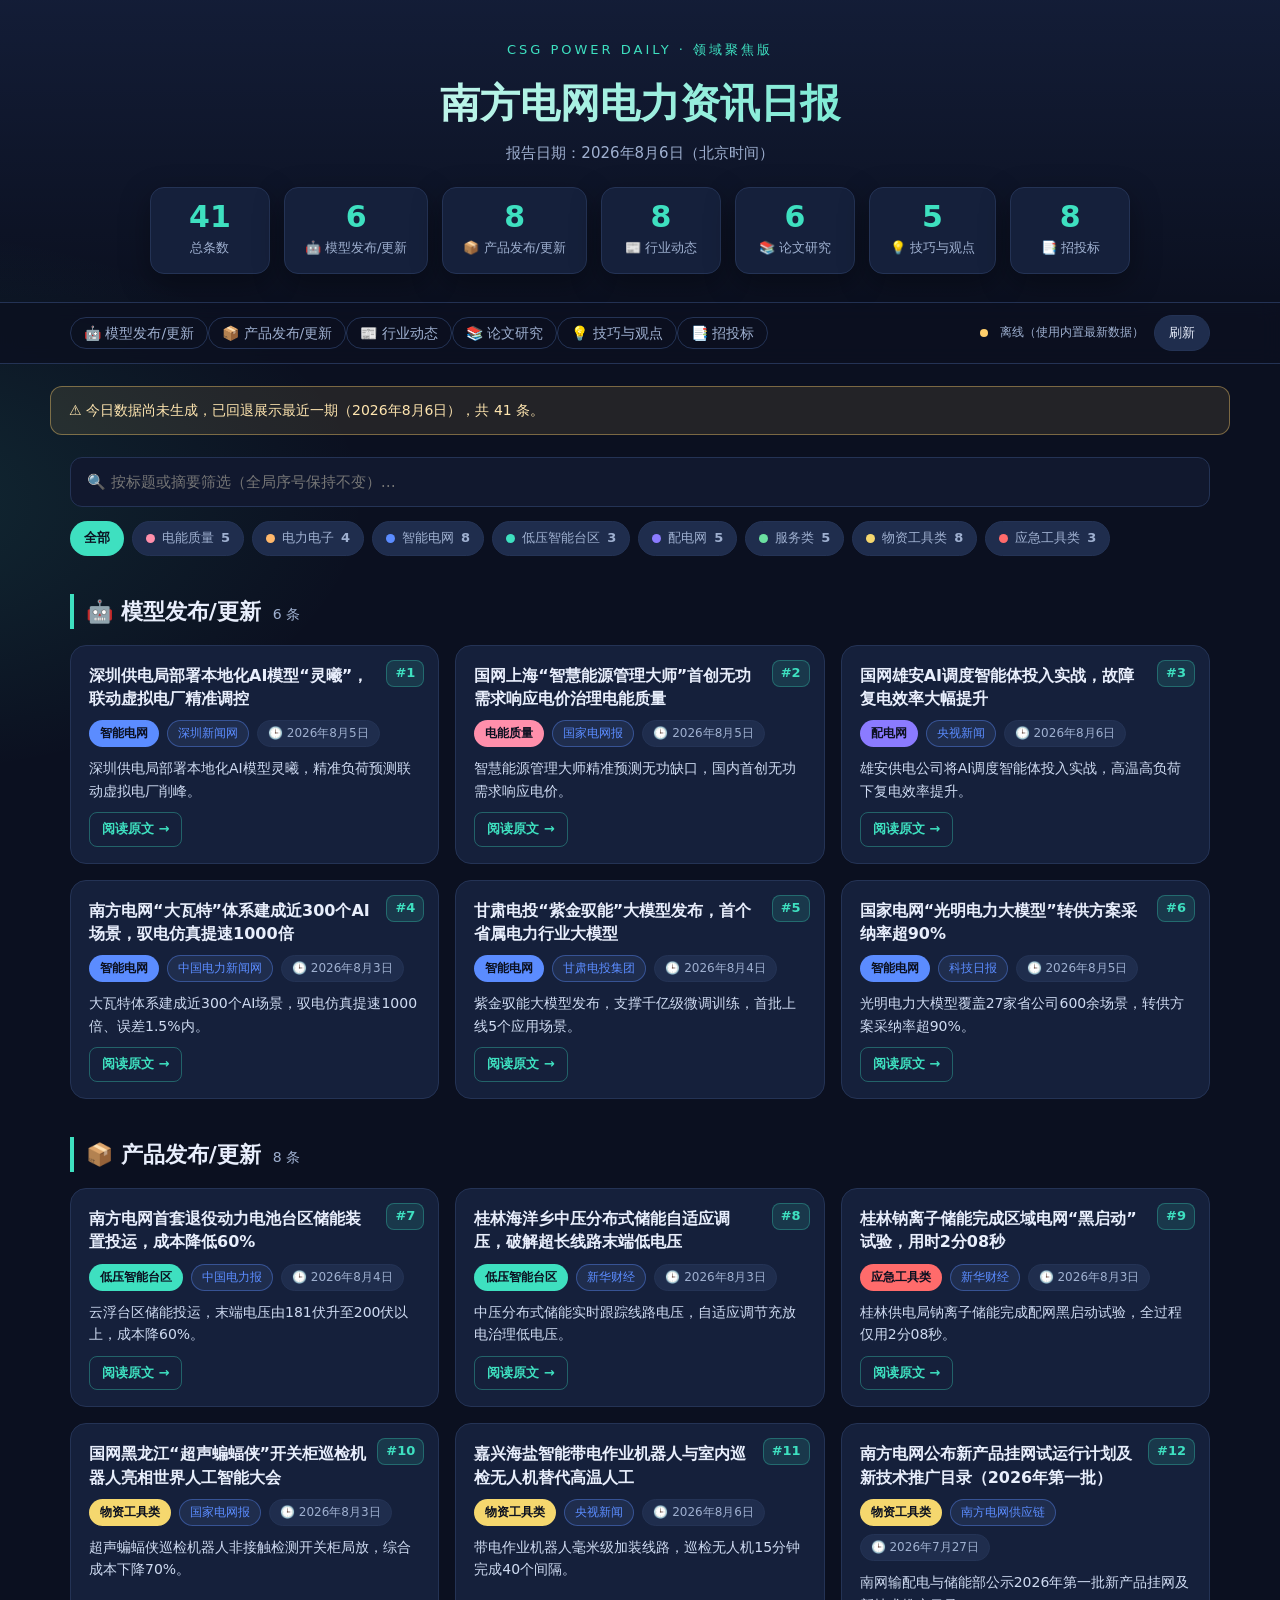
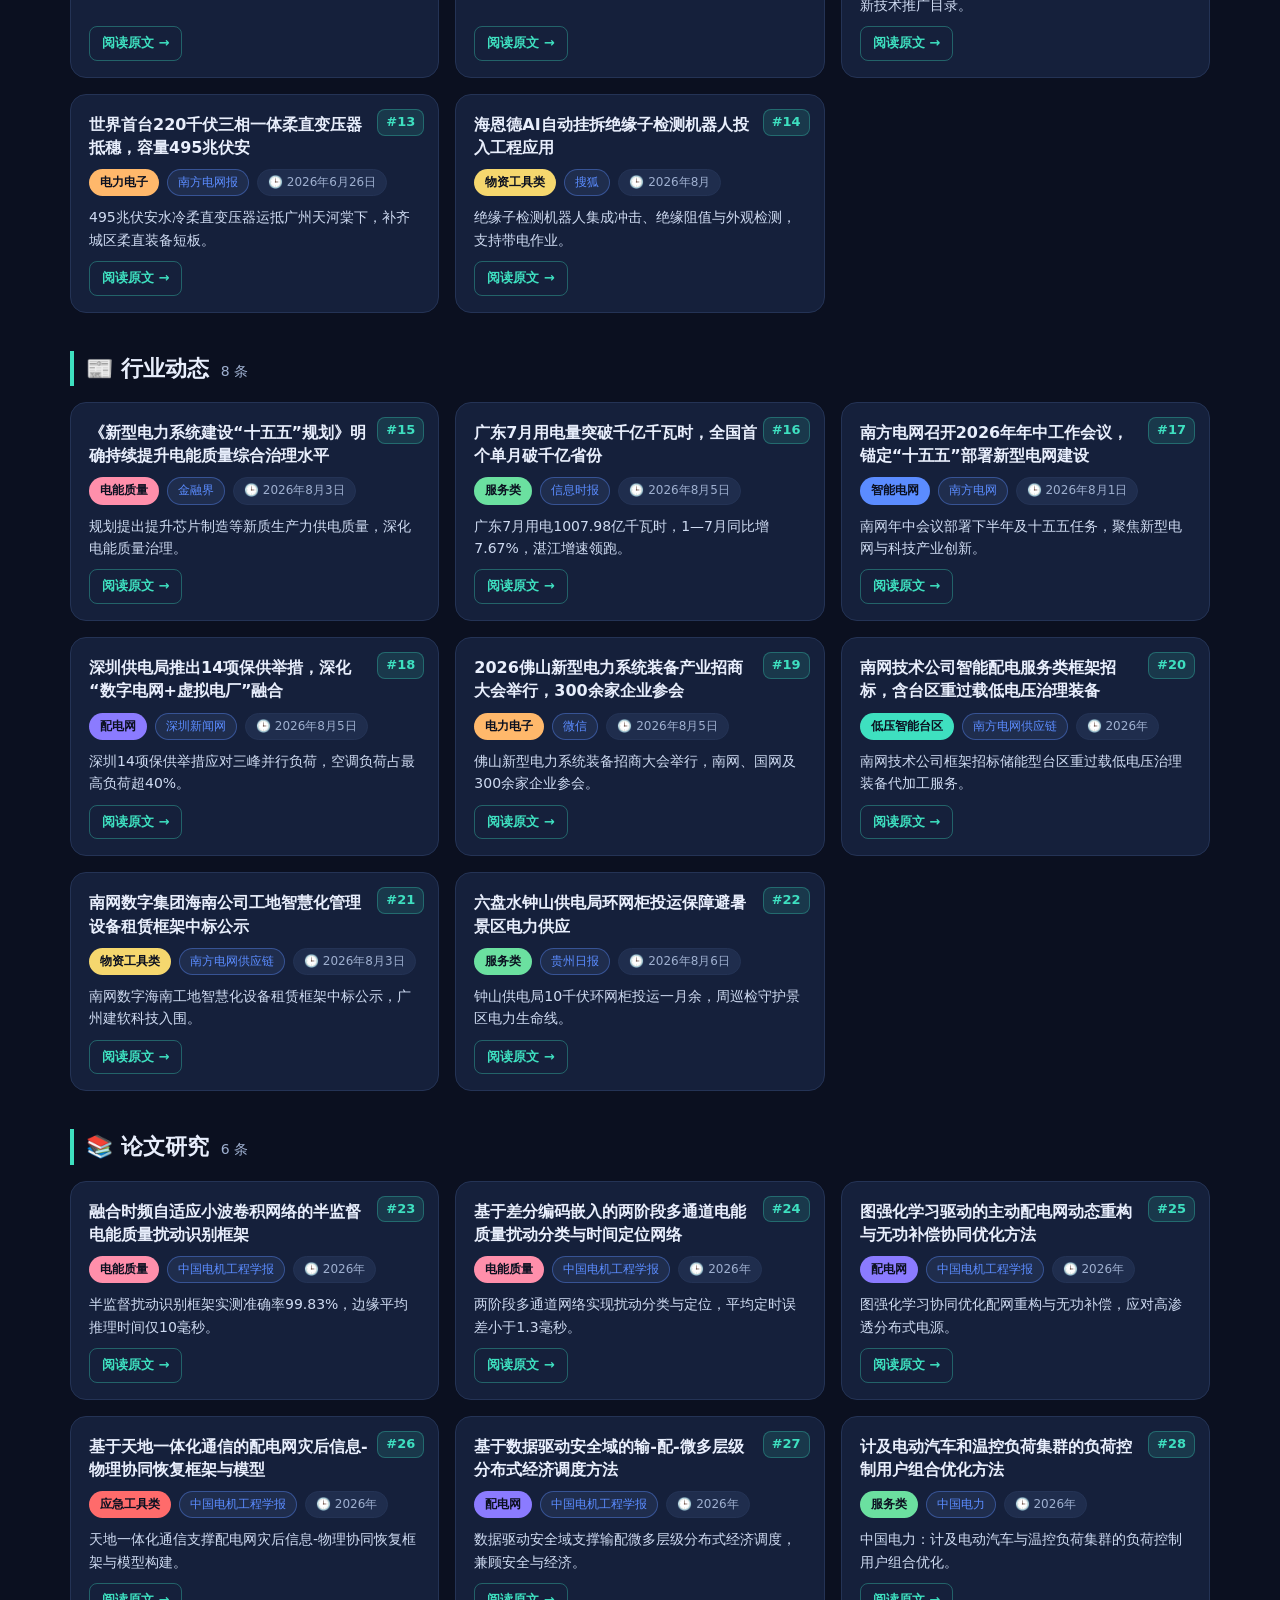
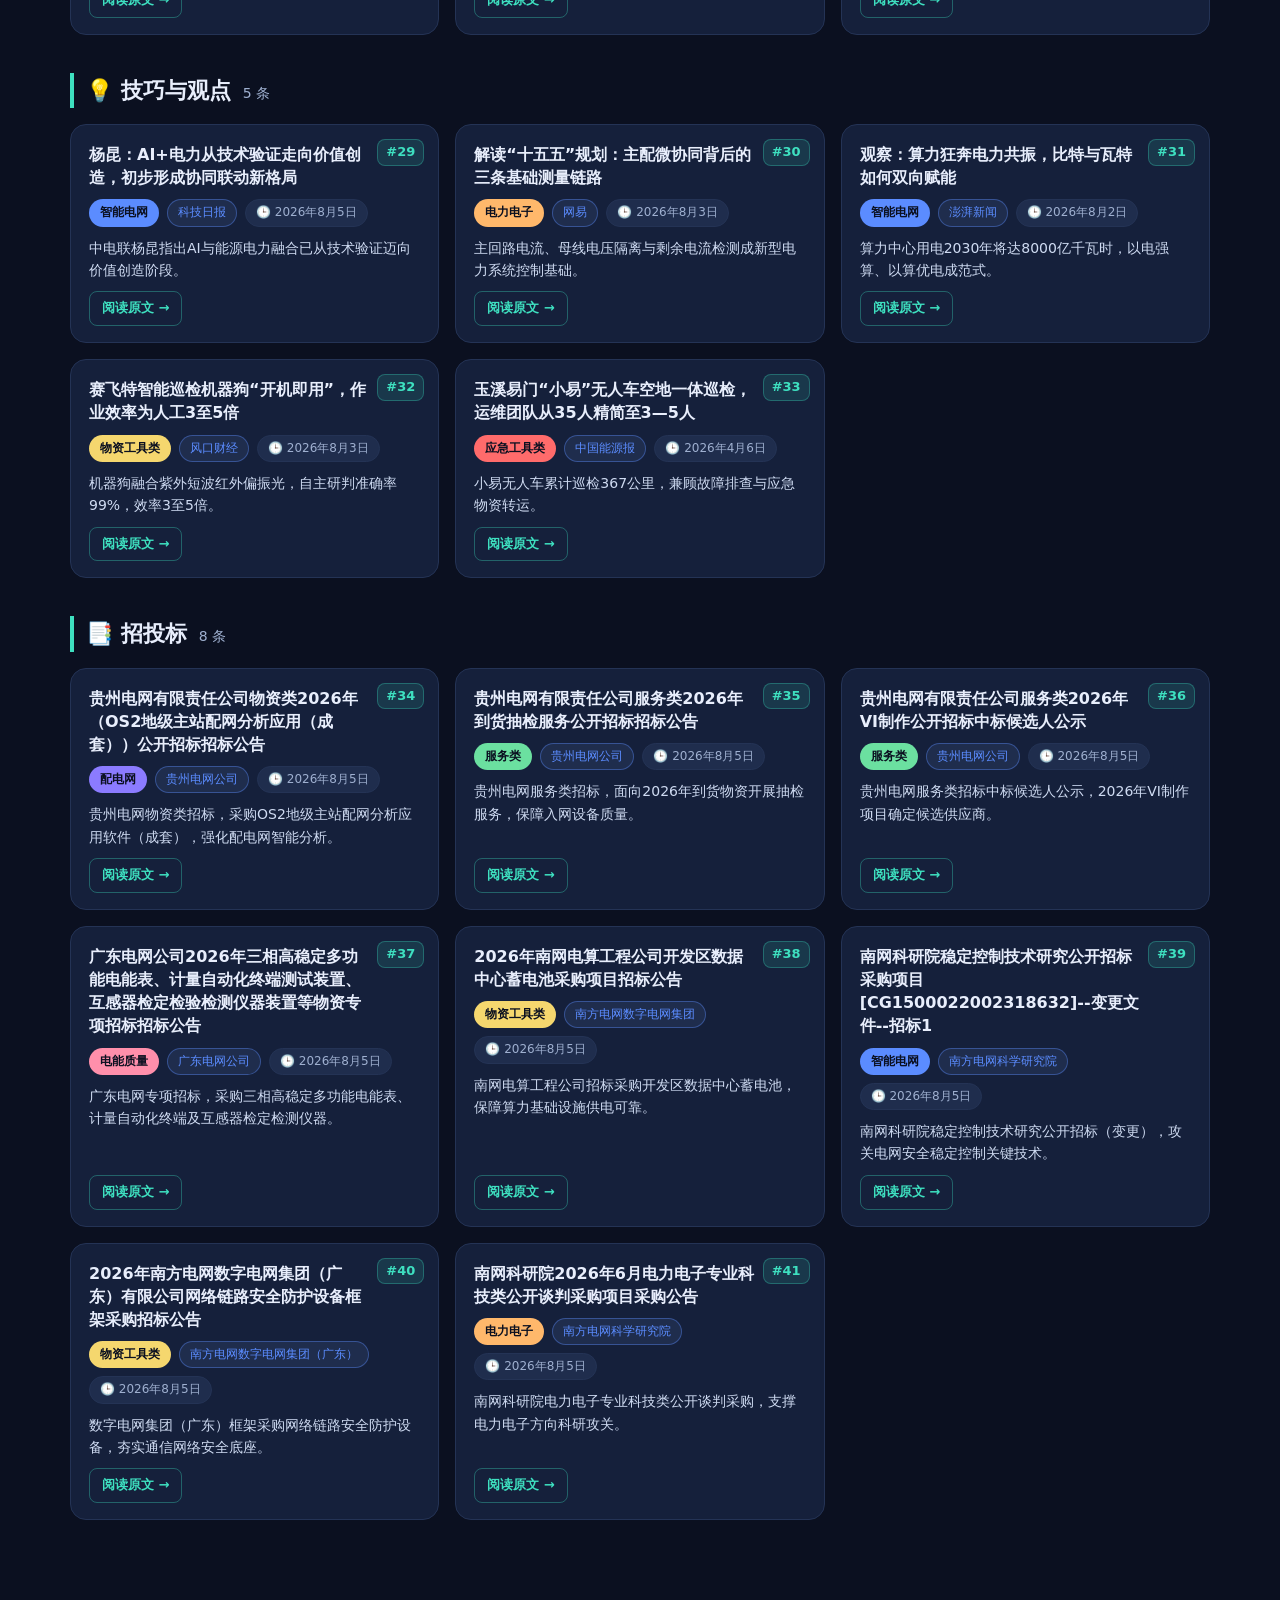
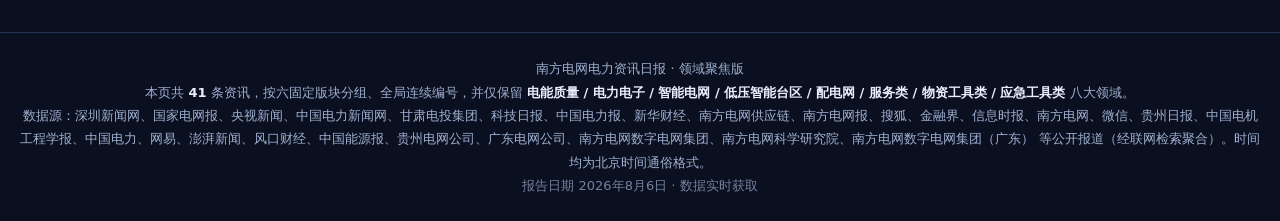
==== commit 6d75c422: "Hero板块图标可点击跳转 + 导航动态化补齐招投标版块" ====
--- a/index.html
+++ b/index.html
@@ -48,6 +48,9 @@
   .stat{background:var(--card);border:1px solid var(--line);border-radius:14px;padding:14px 20px;min-width:120px;box-shadow:var(--shadow);}
   .stat .num{font-size:30px;font-weight:800;color:var(--accent);line-height:1;}
   .stat .lbl{font-size:13px;color:var(--muted);margin-top:6px;}
+  .stat-link{cursor:pointer;transition:transform .18s,border-color .18s,box-shadow .18s;}
+  .stat-link:hover{transform:translateY(-3px);border-color:var(--accent);box-shadow:0 10px 26px rgba(0,0,0,.38);}
+  .stat-link:active{transform:translateY(-1px);}
 
   /* ===== Nav ===== */
   .nav{position:sticky;top:0;z-index:20;background:rgba(11,16,32,.82);backdrop-filter:blur(10px);
@@ -80,7 +83,7 @@
   .dpill.active .swatch{box-shadow:0 0 0 2px rgba(255,255,255,.5);}
 
   /* ===== Sections ===== */
-  .section{margin-top:38px;}
+  .section{margin-top:38px;scroll-margin-top:64px;}
   .section-head{display:flex;align-items:baseline;gap:12px;margin-bottom:16px;border-left:4px solid var(--accent);padding-left:12px;}
   .section-head h2{margin:0;font-size:22px;font-weight:800;}
   .section-head .count{color:var(--muted);font-size:14px;}
@@ -118,11 +121,7 @@
 
 <nav class="nav">
   <div class="nav-inner">
-    <a href="#sec-model">🤖 模型发布/更新</a>
-    <a href="#sec-product">📦 产品发布/更新</a>
-    <a href="#sec-industry">📰 行业动态</a>
-    <a href="#sec-paper">📚 论文研究</a>
-    <a href="#sec-opinion">💡 技巧与观点</a>
+    <div class="nav-links" id="navLinks"></div>
     <span class="spacer"></span>
     <span class="status"><span class="dot" id="statusDot"></span><span id="statusText">初始化…</span></span>
     <button id="refreshBtn" type="button">刷新</button>
@@ -371,10 +370,16 @@
   document.getElementById('heroDate').textContent = `报告日期：${fmtISODate(report.date)}（北京时间）`;
 
   const total=flat.length;
-  const counts=report.sections.map(s=>({name:s.name,icon:s.icon,n:s.items.length}));
+  const counts=report.sections.map(s=>({id:s.id,name:s.name,icon:s.icon,n:s.items.length}));
   let html=`<div class="stat"><div class="num">${total}</div><div class="lbl">总条数</div></div>`;
-  counts.forEach(c=>{ html+=`<div class="stat"><div class="num">${c.n}</div><div class="lbl">${c.icon} ${c.name}</div></div>`; });
+  counts.forEach(c=>{ html+=`<div class="stat stat-link" data-sec="${c.id}" title="点击跳转到「${c.name}」板块"><div class="num">${c.n}</div><div class="lbl">${c.icon} ${c.name}</div></div>`; });
   document.getElementById('heroStats').innerHTML=html;
+  document.querySelectorAll('#heroStats .stat-link').forEach(el=>{
+    el.addEventListener('click',()=>scrollToSec(el.getAttribute('data-sec')));
+  });
+  // 锚点导航（动态生成，含全部版块，自动同步招投标等新增版块）
+  document.getElementById('navLinks').innerHTML =
+    report.sections.map(s=>`<a href="#sec-${s.id}">${s.icon} ${s.name}</a>`).join('');
 
   // 领域统计（Hero 下方以筛选条呈现，这里仅计算）
   const domCounts={}; DOMAINS.forEach(d=>domCounts[d.key]=0);
@@ -437,6 +442,10 @@
   applyFilters();
 }
 
+function scrollToSec(id){
+  const el=document.getElementById('sec-'+id);
+  if(el) el.scrollIntoView({behavior:'smooth',block:'start'});
+}
 function escapeHtml(s){ return String(s).replace(/[&<>"']/g,c=>({'&':'&amp;','<':'&lt;','>':'&gt;','"':'&quot;',"'":'&#39;'}[c])); }
 function escapeAttr(s){ return escapeHtml(s); }
 
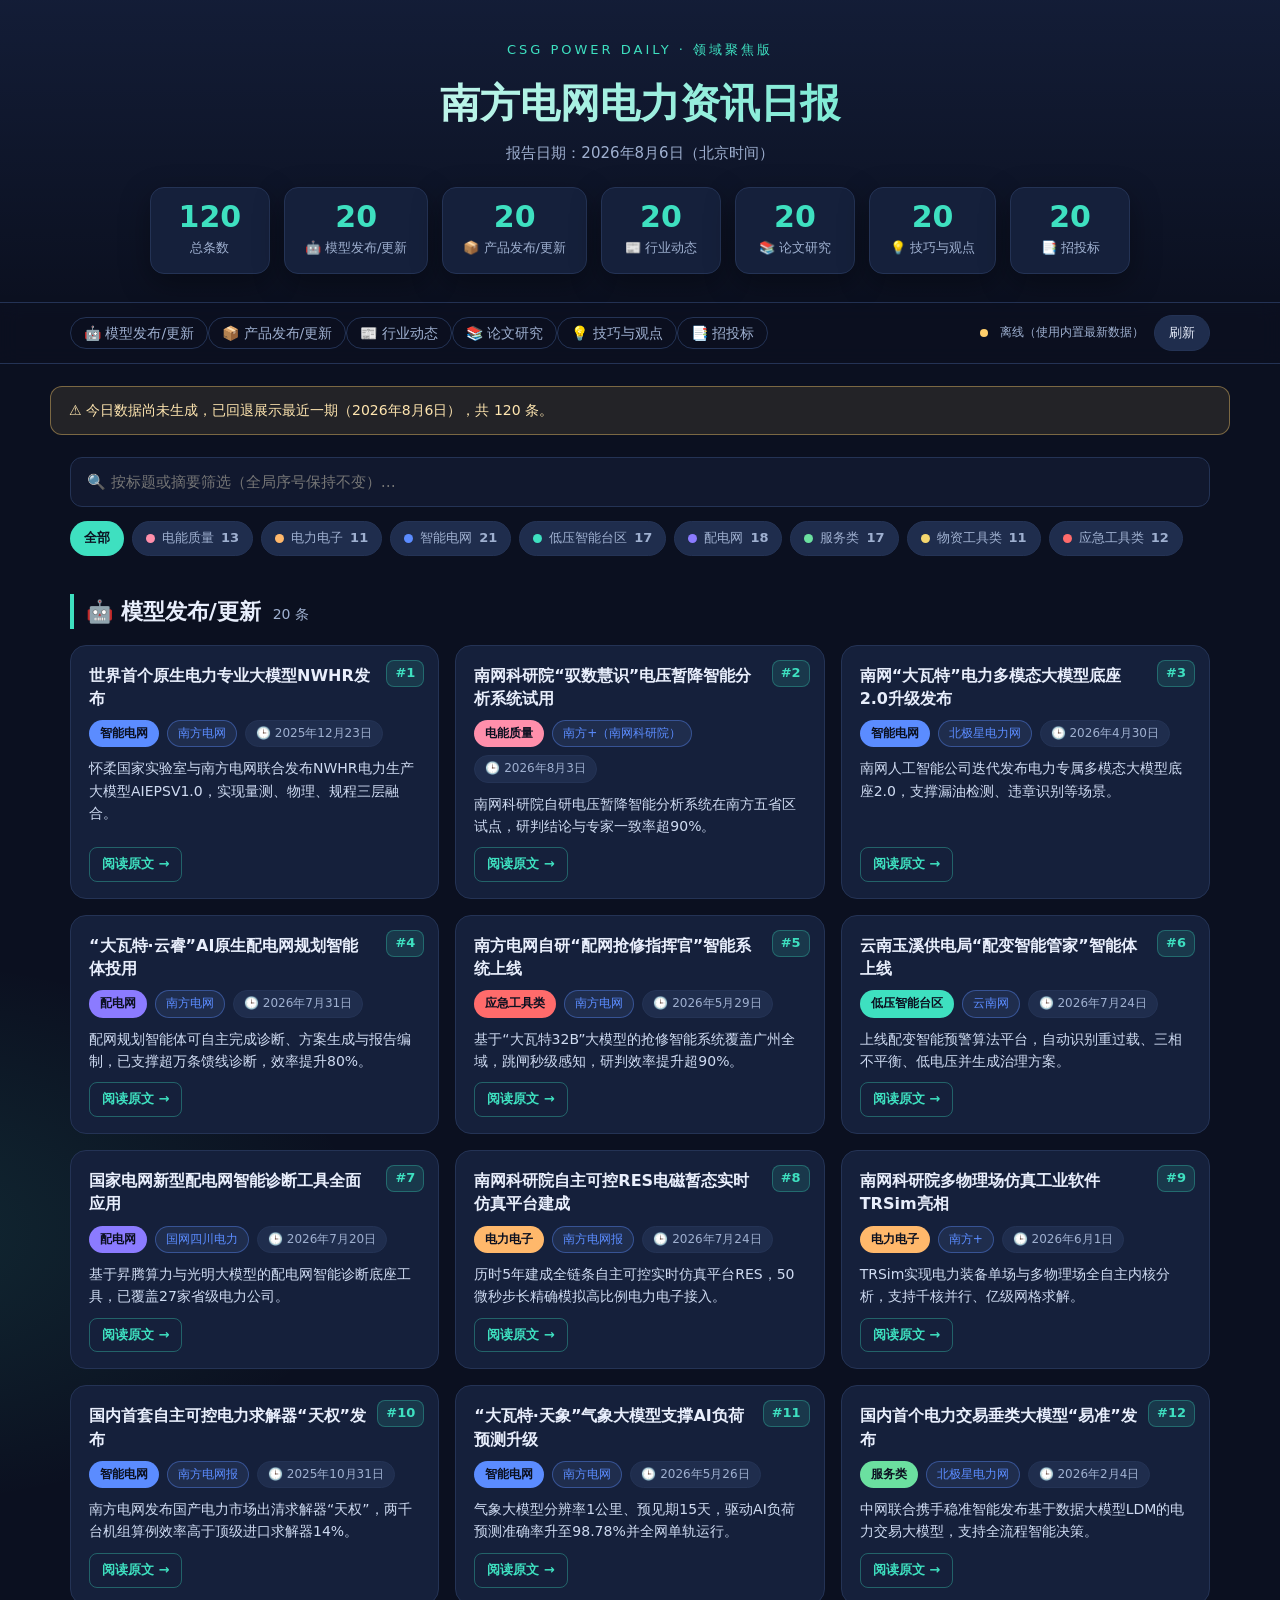
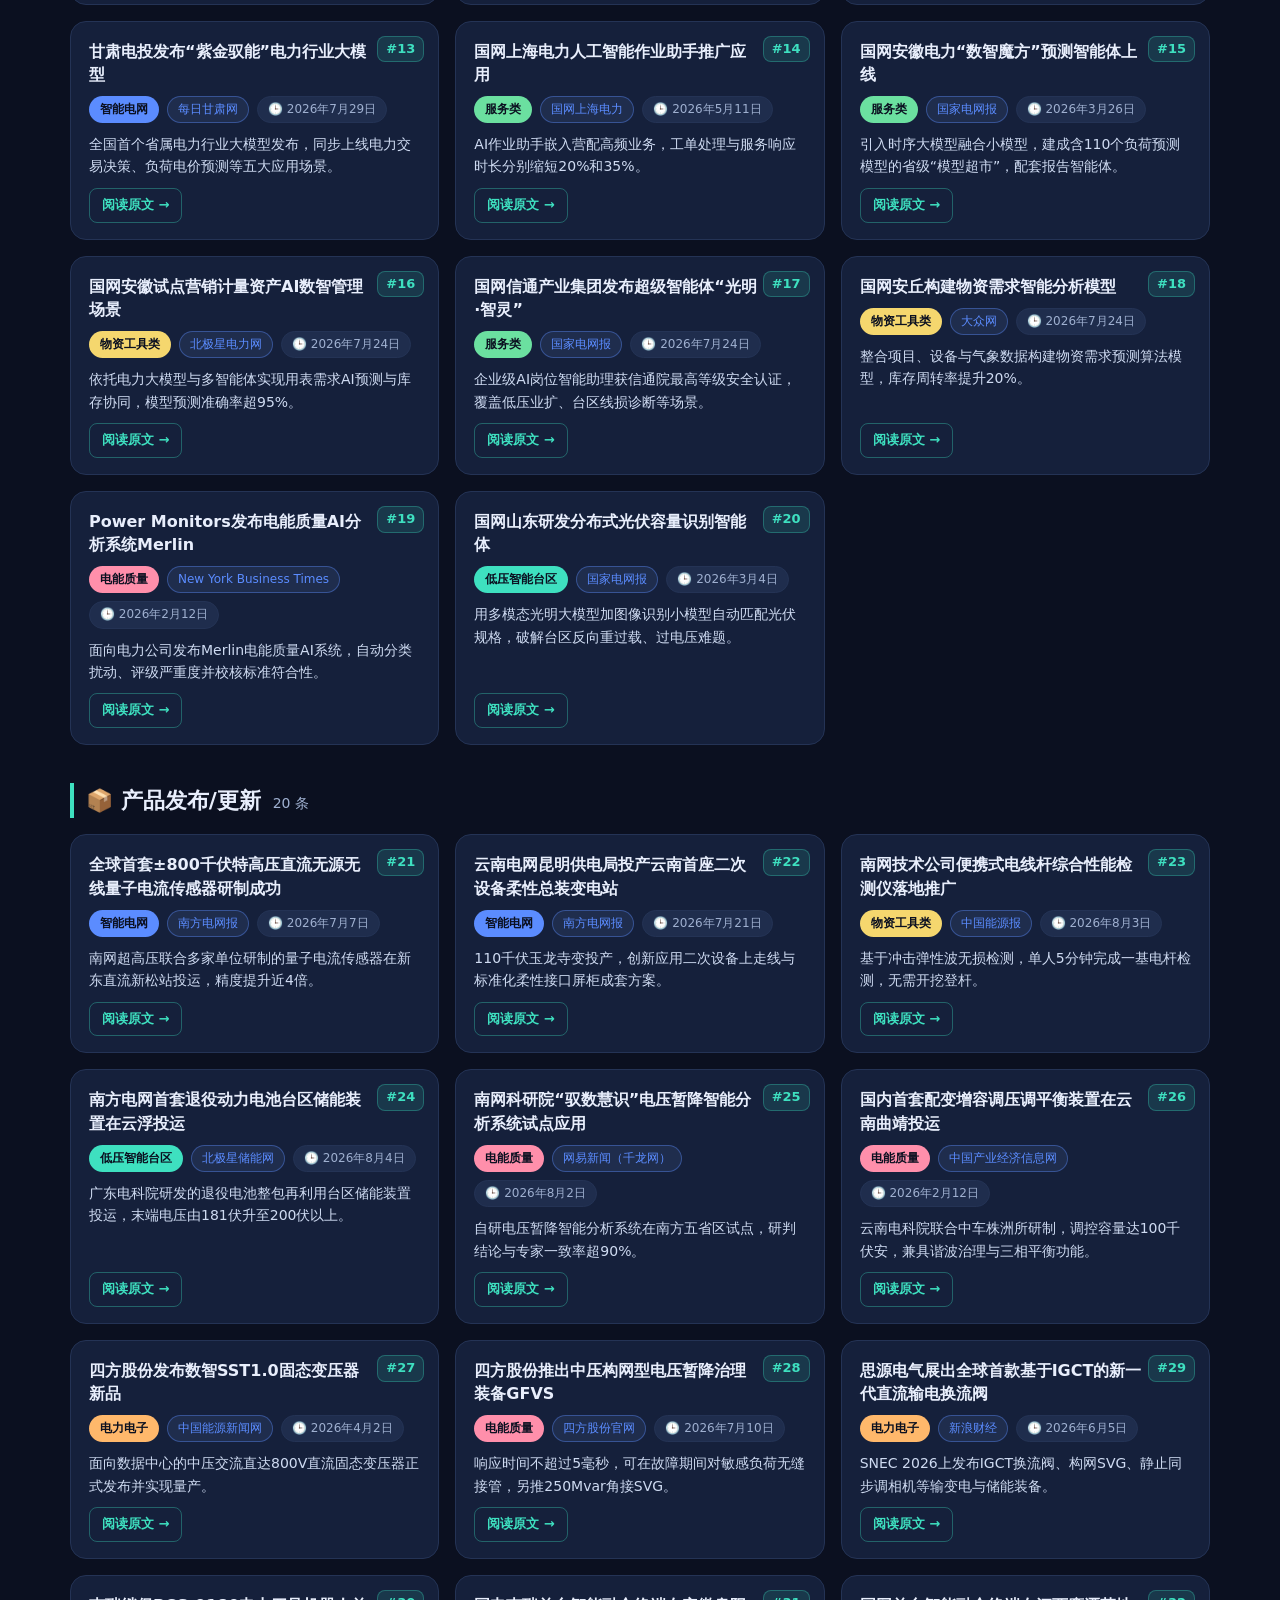
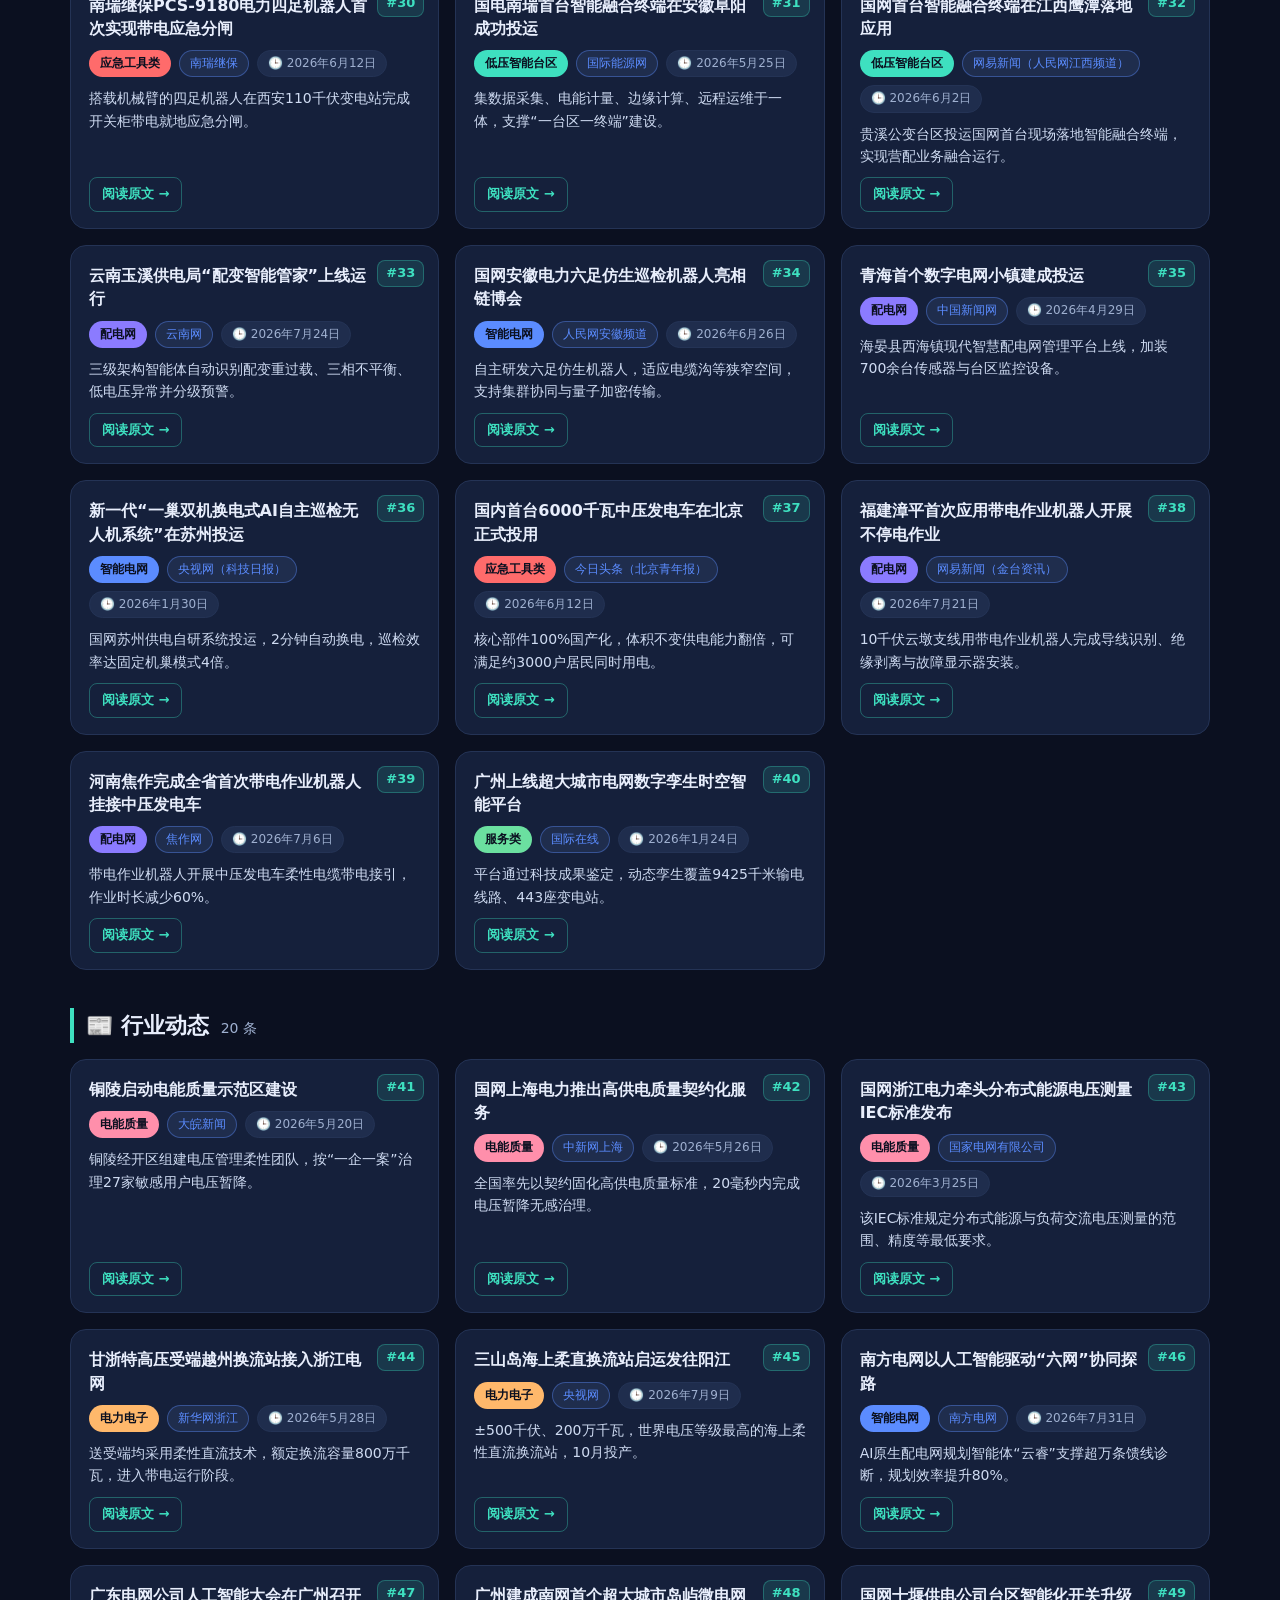
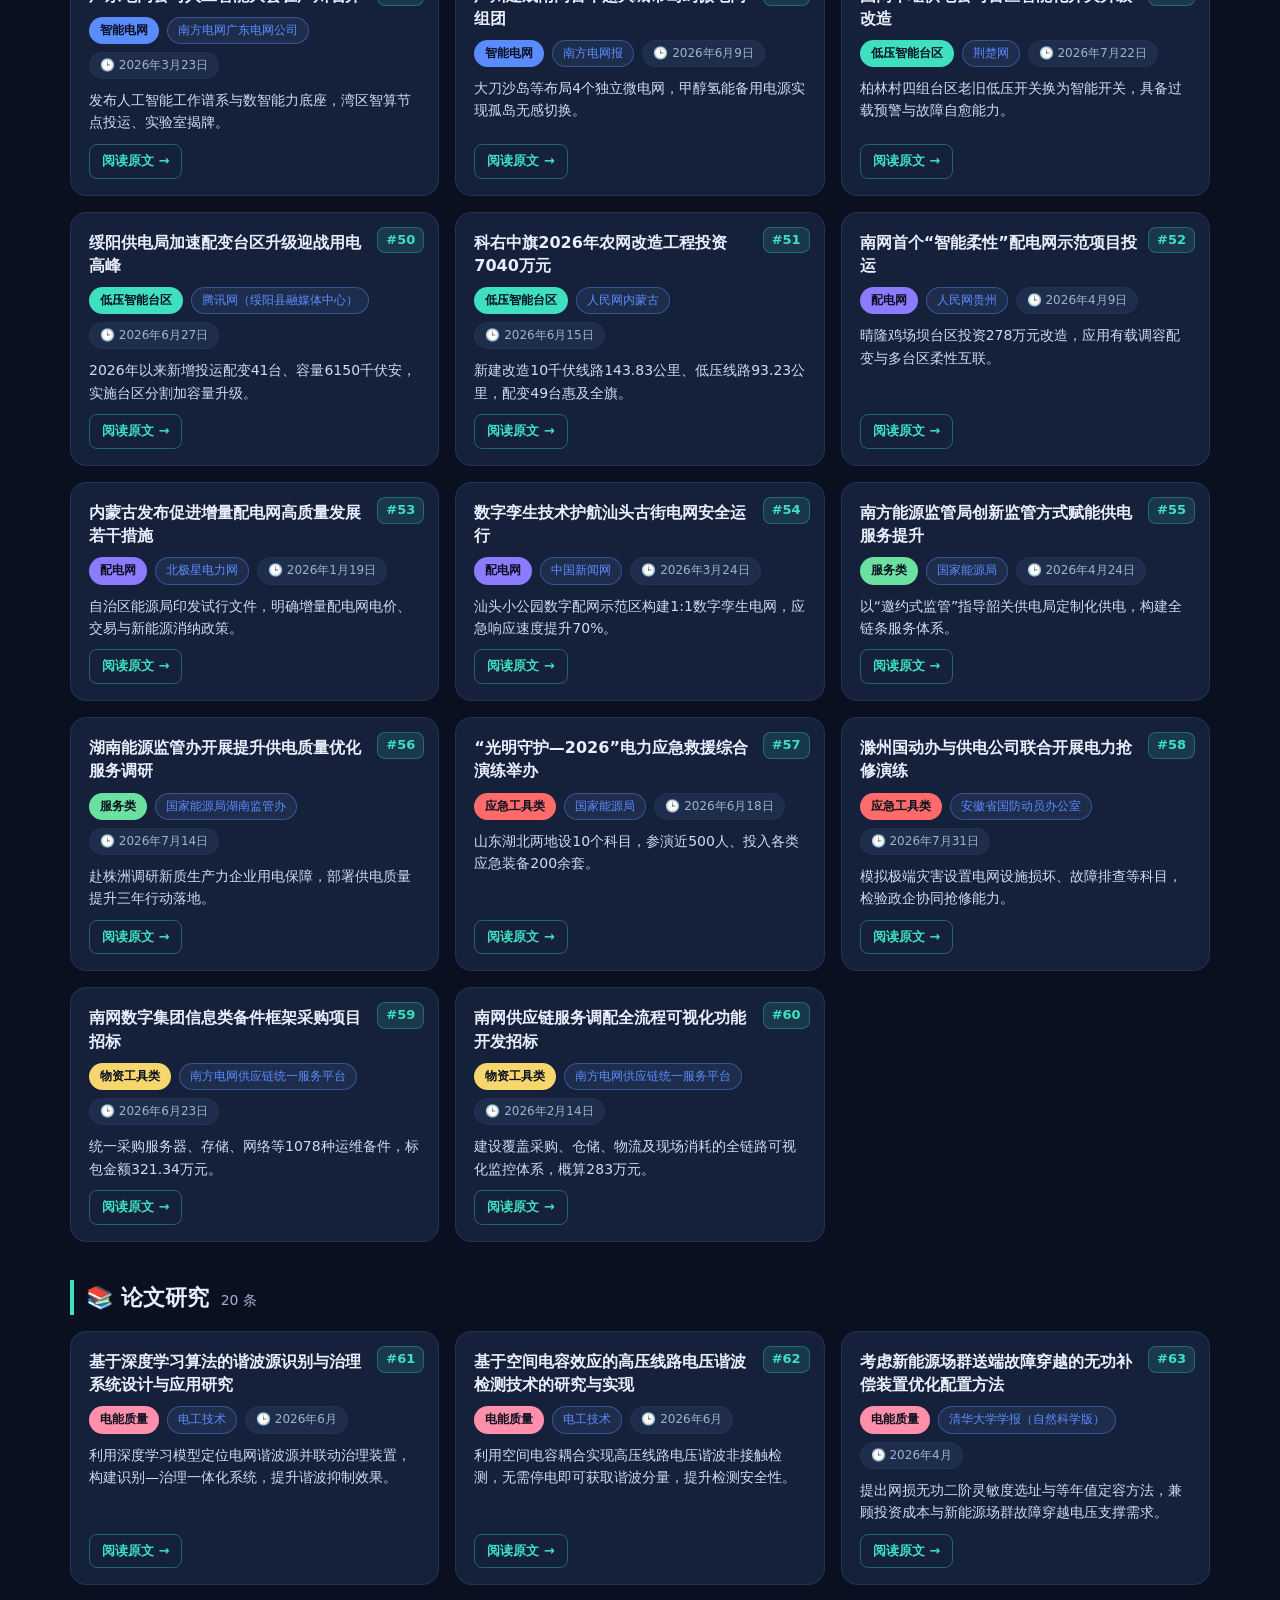
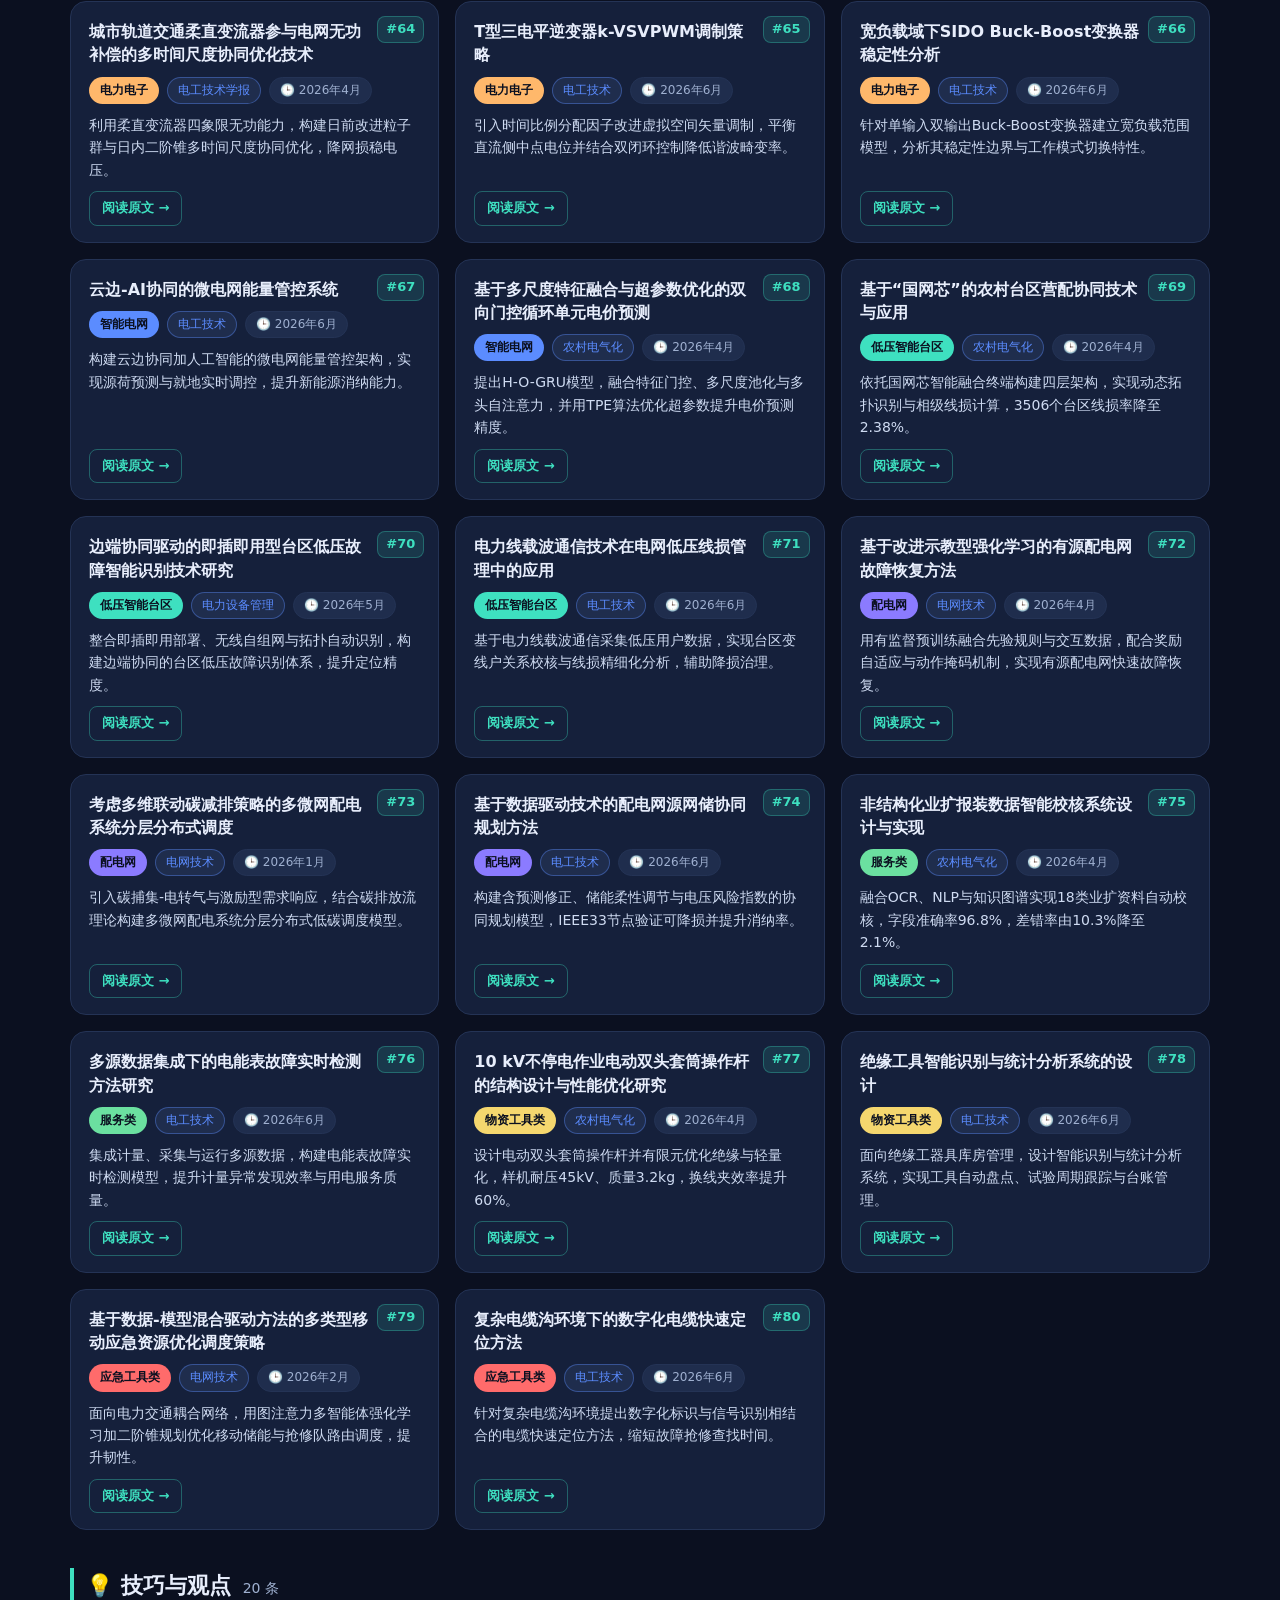
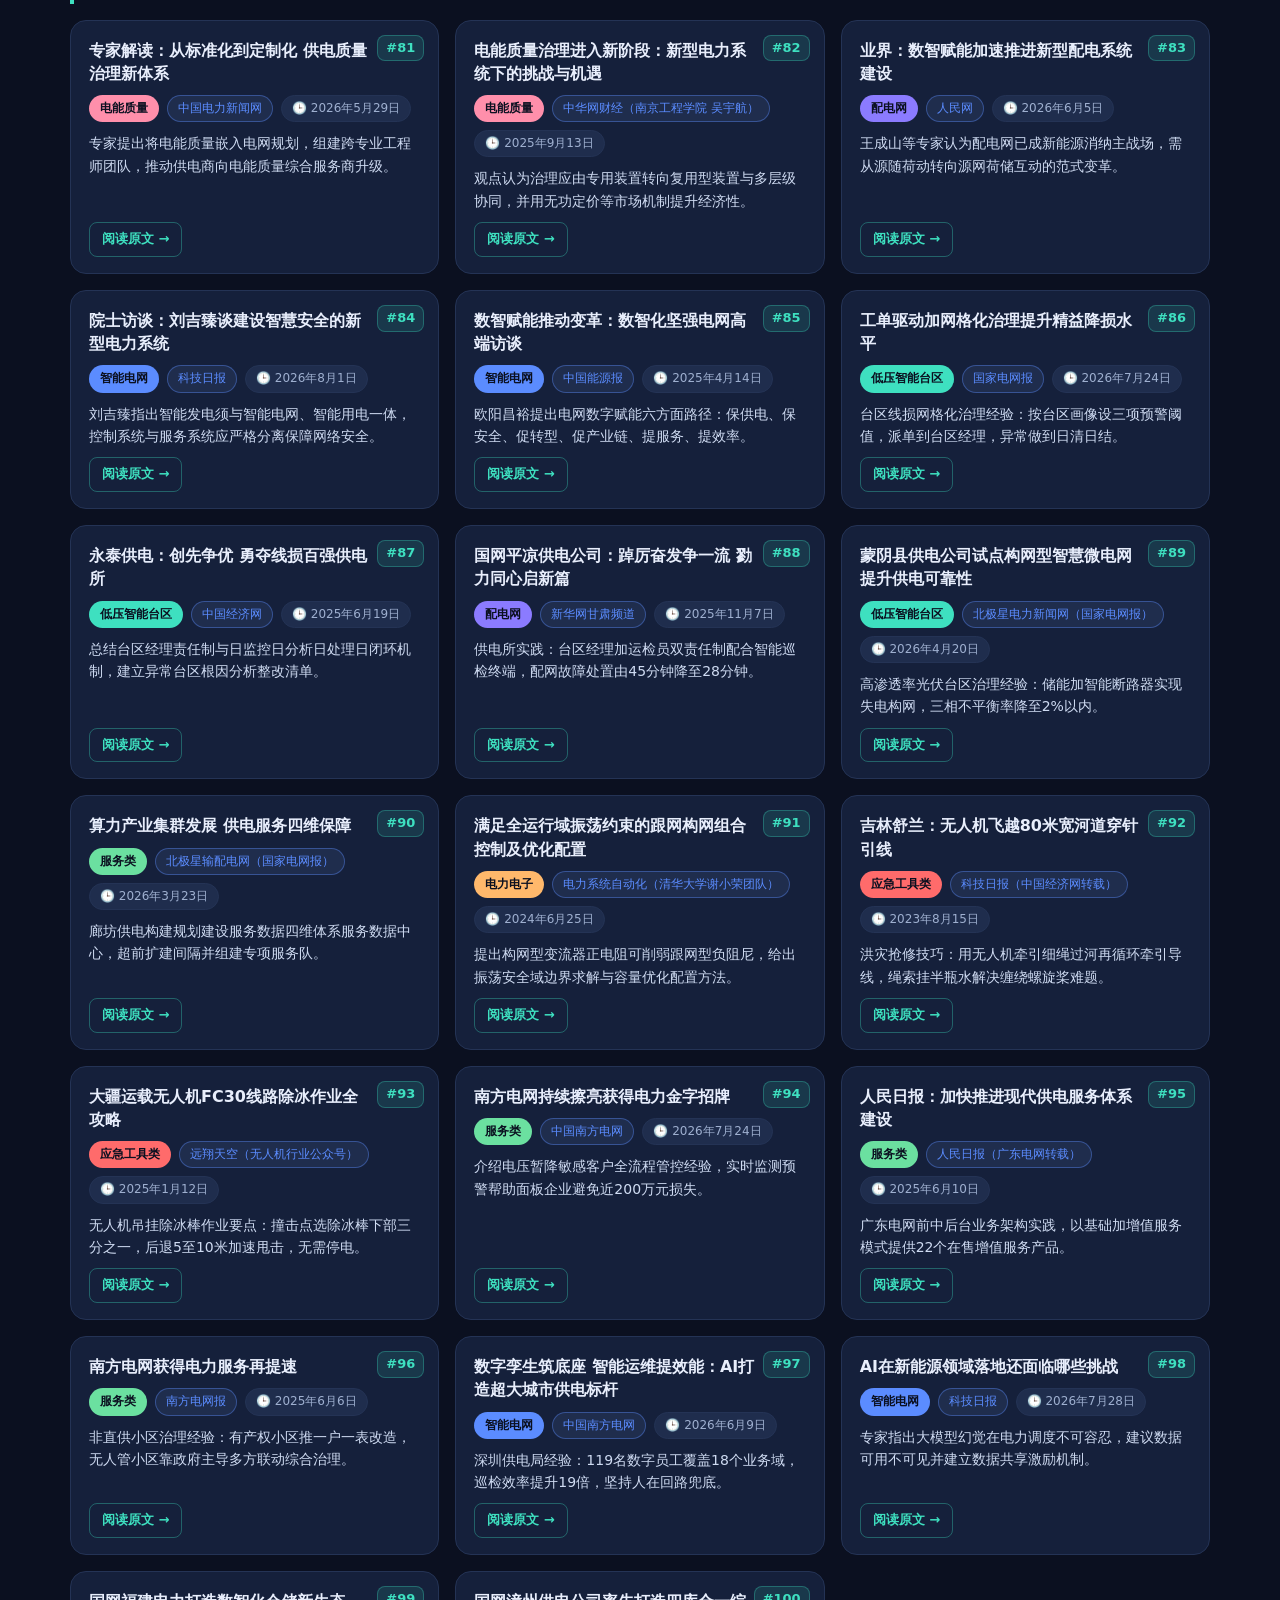
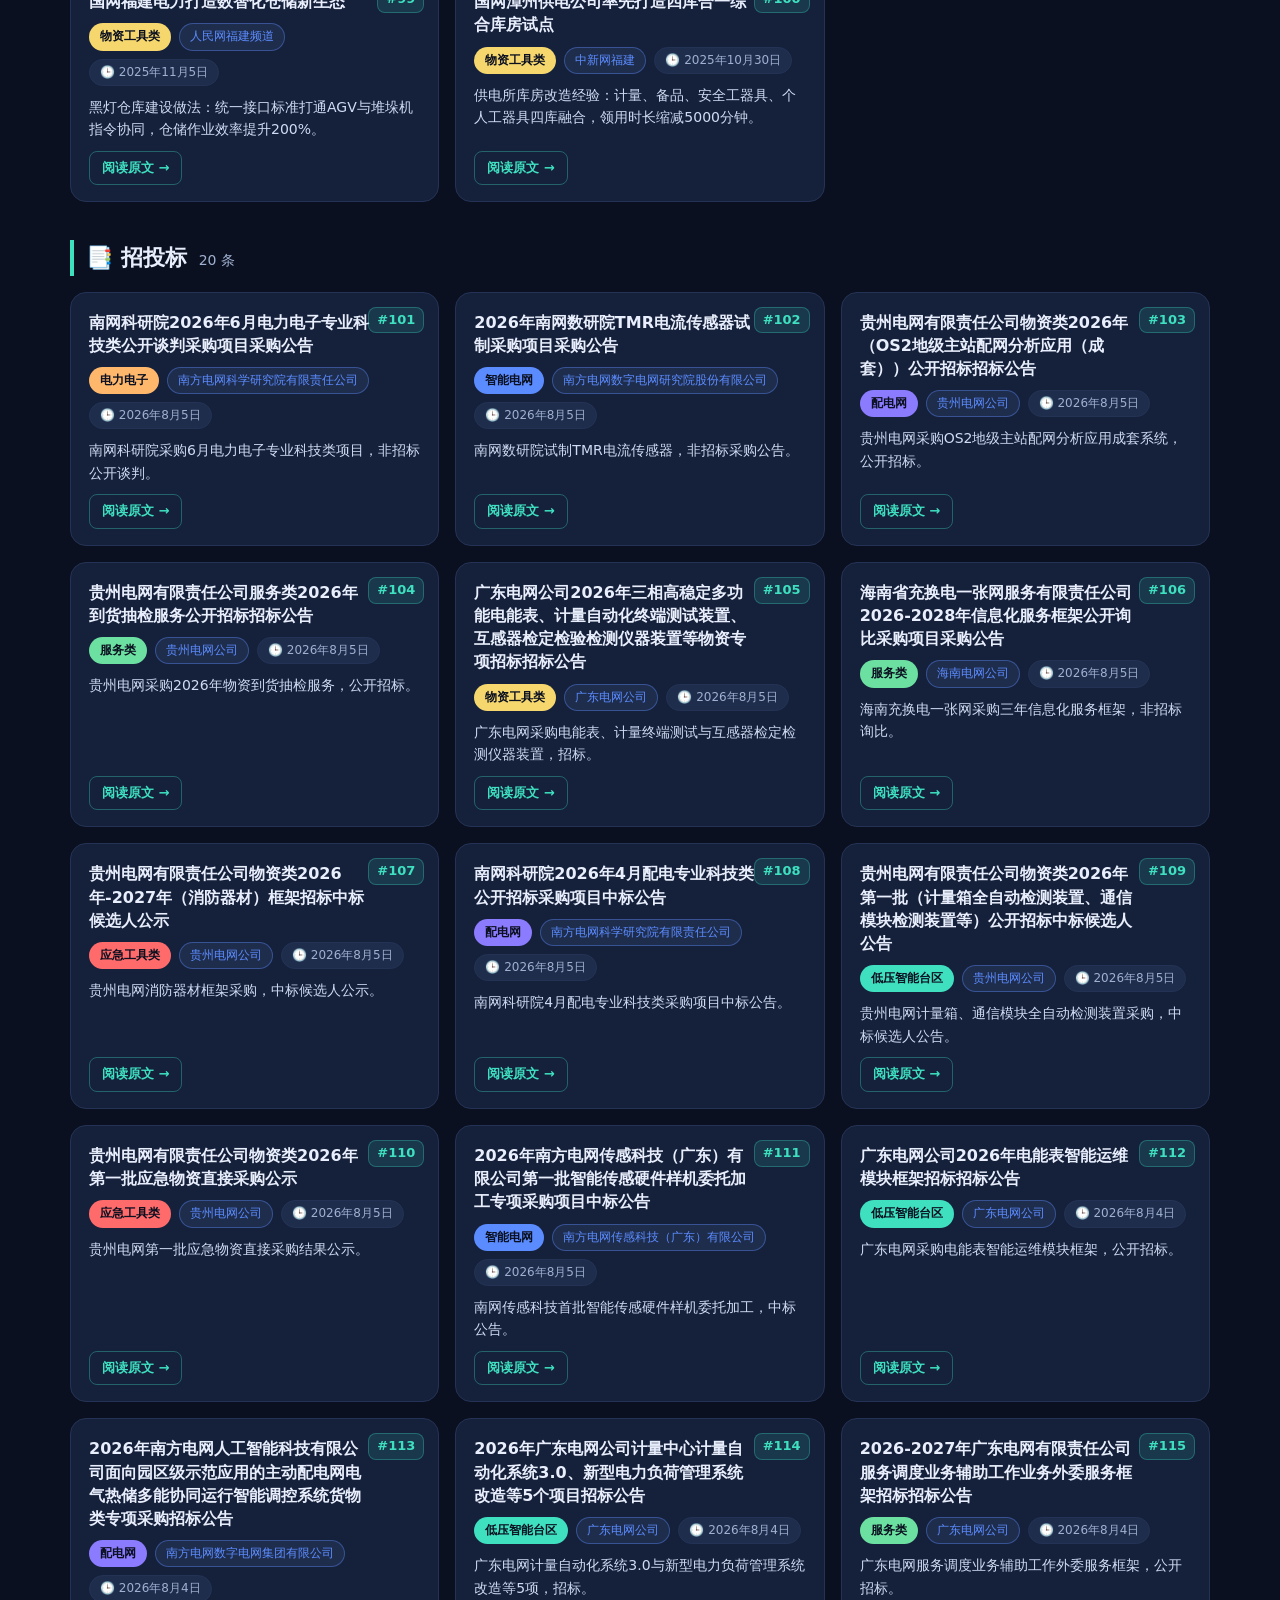
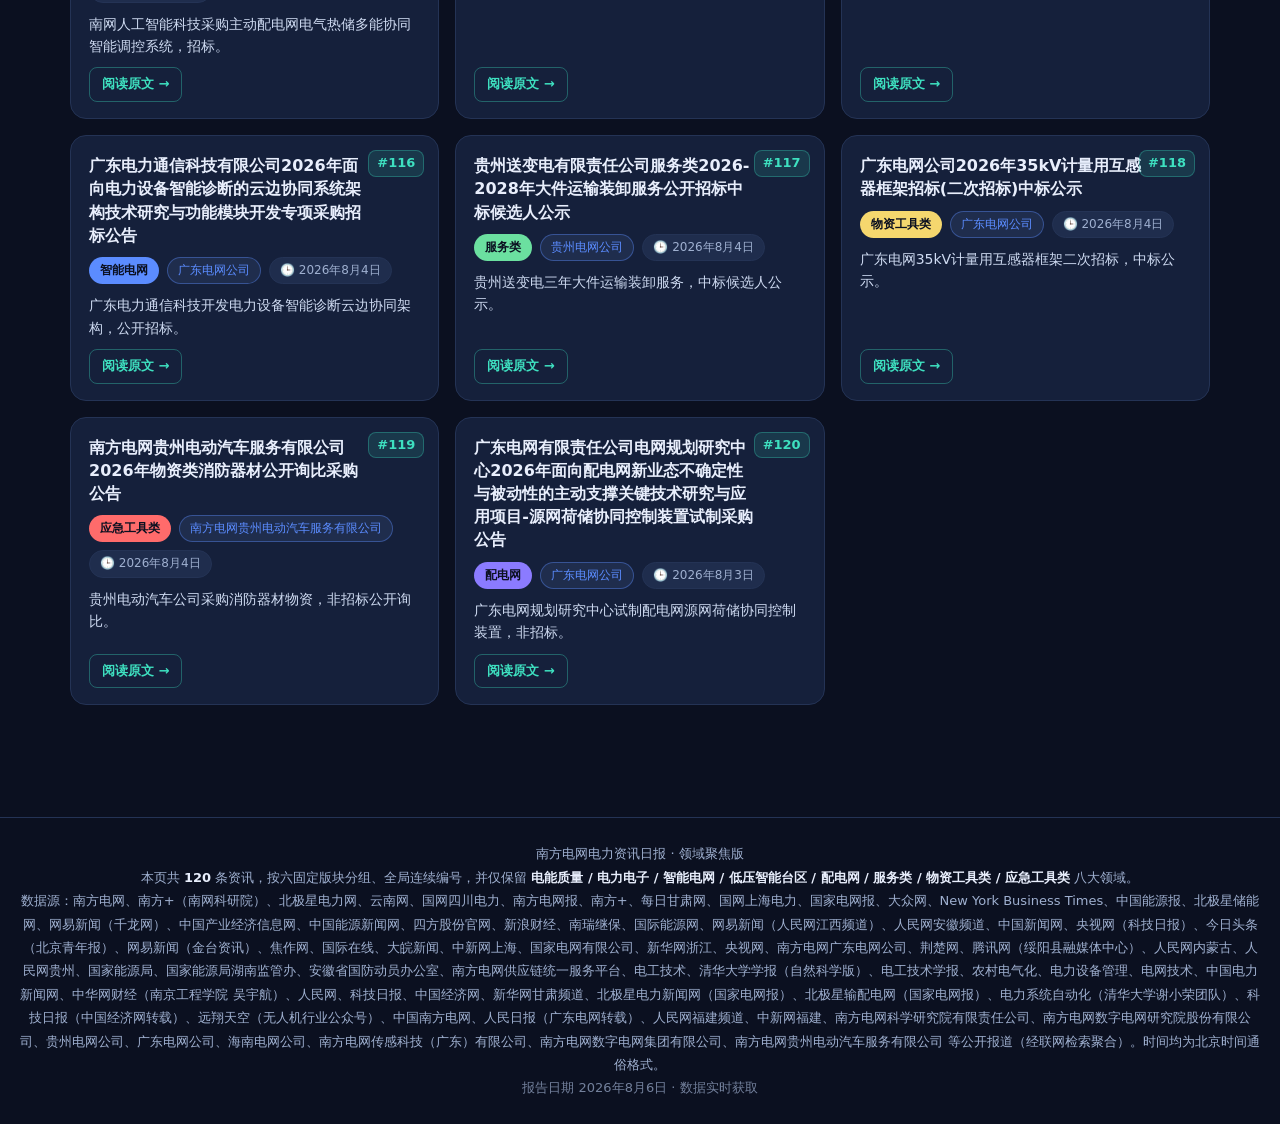
==== commit efdc96df: "各板块充实至20条(共120条) 8大领域" ====
--- a/index.html
+++ b/index.html
@@ -169,153 +169,1129 @@
 const DOMAIN_COLOR = Object.fromEntries(DOMAINS.map(d=>[d.key,d.color]));
 
 const EMBEDDED_REPORT = {
-  date: "2026-08-05",
-  sections: [
+  "date": "2026-08-06",
+  "source": "南方电网官媒 / 南网供应链统一服务平台 / 北极星电力网 / 中国电机工程学报 等联网聚合检索",
+  "sections": [
     {
-      id:"model", name:"模型发布/更新", icon:"🤖",
-      items:[
-        { title:"南网“大瓦特·云睿”配网规划智能体入选WAIC十大镇馆之宝", source:"科技日报", domain:"智能电网", date:"2026年7月17日",
-          summary:"大瓦特·云睿入选WAIC十大镇馆之宝，10分钟生成配网规划方案。",
-          url:"https://www.stdaily.com/web/gdxw/2026-07/17/content_549211.html" },
-        { title:"南网“大瓦特—多模态2.0”通过中国信通院工业大模型评测", source:"人民日报", domain:"智能电网", date:"2026年7月21日",
-          summary:"大瓦特—多模态2.0通过信通院工业大模型评测，适配发输变配用全链条。",
-          url:"https://paper.people.com.cn/rmrb/pc/content/202607/21/content_30169986.html" },
-        { title:"南网“大瓦特·天象”气象大模型：1千里分辨率、15天预见期", source:"南方电网", domain:"智能电网", date:"2026年7月31日",
-          summary:"大瓦特·天象气象大模型分辨率1千里、预见期15天，气温偏差0.9℃。",
-          url:"https://www.csg.cn/epaper/epaper/nfdwb/html/2026-07/31/content_2365.htm" },
-        { title:"南方电网申请电力调度领域语义大模型训练方法专利", source:"金融界", domain:"智能电网", date:"2026年8月4日",
-          summary:"南网申请电力调度语义大模型训练专利，兼顾模型精度与实时效率。",
-          url:"https://m.jrj.com.cn/madapter/finance/2026/08/04162058009528.shtml" },
-        { title:"国家电网“光明电力大模型”转供方案采纳率超90%", source:"科技日报", domain:"智能电网", date:"2026年8月5日",
-          summary:"国家电网光明电力大模型转供方案采纳率超90%，秒级生成最优解。",
-          url:"https://www.stdaily.com/web/gdxw/2026-08/05/content_559440.html" }
+      "id": "model",
+      "name": "模型发布/更新",
+      "icon": "🤖",
+      "items": [
+        {
+          "title": "世界首个原生电力专业大模型NWHR发布",
+          "source": "南方电网",
+          "url": "https://www.csg.cn/m/xwzx/nwyw/202512/t20251223_351865.html",
+          "date": "2025年12月23日",
+          "summary": "怀柔国家实验室与南方电网联合发布NWHR电力生产大模型AIEPSV1.0，实现量测、物理、规程三层融合。",
+          "domain": "智能电网",
+          "sectionId": "model"
+        },
+        {
+          "title": "南网科研院“驭数慧识”电压暂降智能分析系统试用",
+          "source": "南方+（南网科研院）",
+          "url": "https://static.nfnews.com/content/202608/03/c12686222.html",
+          "date": "2026年8月3日",
+          "summary": "南网科研院自研电压暂降智能分析系统在南方五省区试点，研判结论与专家一致率超90%。",
+          "domain": "电能质量",
+          "sectionId": "model"
+        },
+        {
+          "title": "南网“大瓦特”电力多模态大模型底座2.0升级发布",
+          "source": "北极星电力网",
+          "url": "https://m.bjx.com.cn/mnews/20260430/1494024.shtml",
+          "date": "2026年4月30日",
+          "summary": "南网人工智能公司迭代发布电力专属多模态大模型底座2.0，支撑漏油检测、违章识别等场景。",
+          "domain": "智能电网",
+          "sectionId": "model"
+        },
+        {
+          "title": "“大瓦特·云睿”AI原生配电网规划智能体投用",
+          "source": "南方电网",
+          "url": "https://csg.cn/xwzx/2026/2026yxcz/202607/t20260731_356569.html",
+          "date": "2026年7月31日",
+          "summary": "配网规划智能体可自主完成诊断、方案生成与报告编制，已支撑超万条馈线诊断，效率提升80%。",
+          "domain": "配电网",
+          "sectionId": "model"
+        },
+        {
+          "title": "南方电网自研“配网抢修指挥官”智能系统上线",
+          "source": "南方电网",
+          "url": "https://csg.cn/m/xwzx/nwyw/202605/t20260529_355497.html",
+          "date": "2026年5月29日",
+          "summary": "基于“大瓦特32B”大模型的抢修智能系统覆盖广州全域，跳闸秒级感知，研判效率提升超90%。",
+          "domain": "应急工具类",
+          "sectionId": "model"
+        },
+        {
+          "title": "云南玉溪供电局“配变智能管家”智能体上线",
+          "source": "云南网",
+          "url": "https://m.yunnan.cn/system/2026/07/24/034095024.shtml",
+          "date": "2026年7月24日",
+          "summary": "上线配变智能预警算法平台，自动识别重过载、三相不平衡、低电压并生成治理方案。",
+          "domain": "低压智能台区",
+          "sectionId": "model"
+        },
+        {
+          "title": "国家电网新型配电网智能诊断工具全面应用",
+          "source": "国网四川电力",
+          "url": "https://www.sc.sgcc.com.cn/html/main/col9/2026-07/20/20260720124244857336462_1.html",
+          "date": "2026年7月20日",
+          "summary": "基于昇腾算力与光明大模型的配电网智能诊断底座工具，已覆盖27家省级电力公司。",
+          "domain": "配电网",
+          "sectionId": "model"
+        },
+        {
+          "title": "南网科研院自主可控RES电磁暂态实时仿真平台建成",
+          "source": "南方电网报",
+          "url": "https://csg.cn/epaper/epaper/nfdwb/html/2026-07/24/content_2299.htm",
+          "date": "2026年7月24日",
+          "summary": "历时5年建成全链条自主可控实时仿真平台RES，50微秒步长精确模拟高比例电力电子接入。",
+          "domain": "电力电子",
+          "sectionId": "model"
+        },
+        {
+          "title": "南网科研院多物理场仿真工业软件TRSim亮相",
+          "source": "南方+",
+          "url": "https://www.nfnews.com/content/0oxwMj8O6L.html",
+          "date": "2026年6月1日",
+          "summary": "TRSim实现电力装备单场与多物理场全自主内核分析，支持千核并行、亿级网格求解。",
+          "domain": "电力电子",
+          "sectionId": "model"
+        },
+        {
+          "title": "国内首套自主可控电力求解器“天权”发布",
+          "source": "南方电网报",
+          "url": "https://csg.cn/epaper/epaper/nfdwb/html/2025-10/31/content_3171.htm",
+          "date": "2025年10月31日",
+          "summary": "南方电网发布国产电力市场出清求解器“天权”，两千台机组算例效率高于顶级进口求解器14%。",
+          "domain": "智能电网",
+          "sectionId": "model"
+        },
+        {
+          "title": "“大瓦特·天象”气象大模型支撑AI负荷预测升级",
+          "source": "南方电网",
+          "url": "https://www.csg.cn/xwzx/2026/2026gsyw/202605/t20260526_355451.html",
+          "date": "2026年5月26日",
+          "summary": "气象大模型分辨率1公里、预见期15天，驱动AI负荷预测准确率升至98.78%并全网单轨运行。",
+          "domain": "智能电网",
+          "sectionId": "model"
+        },
+        {
+          "title": "国内首个电力交易垂类大模型“易准”发布",
+          "source": "北极星电力网",
+          "url": "https://news.bjx.com.cn/html/20260204/1482870.shtml",
+          "date": "2026年2月4日",
+          "summary": "中网联合携手稳准智能发布基于数据大模型LDM的电力交易大模型，支持全流程智能决策。",
+          "domain": "服务类",
+          "sectionId": "model"
+        },
+        {
+          "title": "甘肃电投发布“紫金驭能”电力行业大模型",
+          "source": "每日甘肃网",
+          "url": "https://gansu.gansudaily.com.cn/system/2026/07/29/031408375.shtml",
+          "date": "2026年7月29日",
+          "summary": "全国首个省属电力行业大模型发布，同步上线电力交易决策、负荷电价预测等五大应用场景。",
+          "domain": "智能电网",
+          "sectionId": "model"
+        },
+        {
+          "title": "国网上海电力人工智能作业助手推广应用",
+          "source": "国网上海电力",
+          "url": "http://www.sh.sgcc.com.cn/html/main/col37/2026-05/11/20260511155253853751601_1.html",
+          "date": "2026年5月11日",
+          "summary": "AI作业助手嵌入营配高频业务，工单处理与服务响应时长分别缩短20%和35%。",
+          "domain": "服务类",
+          "sectionId": "model"
+        },
+        {
+          "title": "国网安徽电力“数智魔方”预测智能体上线",
+          "source": "国家电网报",
+          "url": "https://m.10jqka.com.cn/20260326/c675559505.shtml",
+          "date": "2026年3月26日",
+          "summary": "引入时序大模型融合小模型，建成含110个负荷预测模型的省级“模型超市”，配套报告智能体。",
+          "domain": "服务类",
+          "sectionId": "model"
+        },
+        {
+          "title": "国网安徽试点营销计量资产AI数智管理场景",
+          "source": "北极星电力网",
+          "url": "https://news.bjx.com.cn/html/20260724/1505688.shtml",
+          "date": "2026年7月24日",
+          "summary": "依托电力大模型与多智能体实现用表需求AI预测与库存协同，模型预测准确率超95%。",
+          "domain": "物资工具类",
+          "sectionId": "model"
+        },
+        {
+          "title": "国网信通产业集团发布超级智能体“光明·智灵”",
+          "source": "国家电网报",
+          "url": "https://read.cnki.net/web/Newspaper/Article/GJDW202607240040.html",
+          "date": "2026年7月24日",
+          "summary": "企业级AI岗位智能助理获信通院最高等级安全认证，覆盖低压业扩、台区线损诊断等场景。",
+          "domain": "服务类",
+          "sectionId": "model"
+        },
+        {
+          "title": "国网安丘构建物资需求智能分析模型",
+          "source": "大众网",
+          "url": "https://www.dzwww.com/xinwen/jishixinwen/202607/t20260724_17959903.htm",
+          "date": "2026年7月24日",
+          "summary": "整合项目、设备与气象数据构建物资需求预测算法模型，库存周转率提升20%。",
+          "domain": "物资工具类",
+          "sectionId": "model"
+        },
+        {
+          "title": "Power Monitors发布电能质量AI分析系统Merlin",
+          "source": "New York Business Times",
+          "url": "https://www.nybusinesstimes.com/ai-powered-power-quality-analysis-for-electric-utilities",
+          "date": "2026年2月12日",
+          "summary": "面向电力公司发布Merlin电能质量AI系统，自动分类扰动、评级严重度并校核标准符合性。",
+          "domain": "电能质量",
+          "sectionId": "model"
+        },
+        {
+          "title": "国网山东研发分布式光伏容量识别智能体",
+          "source": "国家电网报",
+          "url": "http://www.gxed.ceec.net.cn/art/2026/3/4/art_17174_2517495.html",
+          "date": "2026年3月4日",
+          "summary": "用多模态光明大模型加图像识别小模型自动匹配光伏规格，破解台区反向重过载、过电压难题。",
+          "domain": "低压智能台区",
+          "sectionId": "model"
+        }
       ]
     },
     {
-      id:"product", name:"产品发布/更新", icon:"📦",
-      items:[
-        { title:"南方电网首套退役动力电池台区储能装置投运", source:"鑫椤资讯", domain:"低压智能台区", date:"2026年8月4日",
-          summary:"南网首套退役动力电池台区储能投运，破解农村低电压治理难题。",
-          url:"http://www.icbattery.com/news/show-htm-itemid-65441.html" },
-        { title:"国电南瑞发布“南瑞如意”微网组态化产品及能碳管理平台", source:"中国能源新闻网", domain:"智能电网", date:"2026年4月10日",
-          summary:"国电南瑞发布南瑞如意微网组态化产品及能碳管理平台，国际领先。",
-          url:"https://www.cnenergynews.cn/article/4R6crcNMnrU" },
-        { title:"国电南瑞发布“南瑞瑞元”企业级智能体平台", source:"中国能源新闻网", domain:"智能电网", date:"2026年4月10日",
-          summary:"南瑞瑞元企业级智能体平台发布，获信通院智能体平台5级认证。",
-          url:"https://www.cnenergynews.cn/article/4R6crcNMnrU" },
-        { title:"长江电工C-Smart 3.0 Pro AI开关柜亮相第四届链博会", source:"中国能源新闻网", domain:"电力电子", date:"2026年6月22日",
-          summary:"长江电工C-Smart 3.0 Pro AI开关柜亮相链博会，一键顺控提效70%。",
-          url:"https://cnenergynews.cn/article/4S5pcwoxTcA" },
-        { title:"南网智能巡检机器狗“吠云”预计8月出口智利", source:"南方电网", domain:"物资工具类", date:"2026年7月",
-          summary:"南网智能巡检机器狗吠云预计8月出口智利，已适配新工作场景。",
-          url:"https://paper.people.com.cn/rmrb/pc/content/202607/21/content_30169986.html" },
-        { title:"南网具身智脑基座大模型驱动巡检机器人试点", source:"南方电网", domain:"物资工具类", date:"2026年7月",
-          summary:"南网具身智脑基座大模型驱动巡检机器人试点，巡检时长压缩60%。",
-          url:"https://paper.people.com.cn/rmrb/pc/content/202607/21/content_30169986.html" },
-        { title:"国内首套配变增容调压调平衡装置投运", source:"中国能源报", domain:"电力电子", date:"2026年2月2日",
-          summary:"云南首套配变增容调压调平衡装置投运，柔性变换治理电能质量。",
-          url:"https://paper.people.com.cn/zgnyb/pc/content/202602/02/content_30138451.html" },
-        { title:"清远“电鸿”低压台区透明化解决方案获国际领先", source:"南方+/今日头条", domain:"低压智能台区", date:"2026年2月8日",
-          summary:"清远电鸿低压台区透明化方案获国际领先，实现光伏四可管控。",
-          url:"https://www.toutiao.com/article/7604498087906427398/" },
-        { title:"南网科技营配融合低压透明化解决方案亮相“陈村范式”", source:"网易", domain:"低压智能台区", date:"2026年4月9日",
-          summary:"南网科技营配融合低压透明化方案亮相，覆盖3万余台区百万用户。",
-          url:"https://c.m.163.com/news/a/KRHQV09405568W0A.html" }
+      "id": "product",
+      "name": "产品发布/更新",
+      "icon": "📦",
+      "items": [
+        {
+          "title": "全球首套±800千伏特高压直流无源无线量子电流传感器研制成功",
+          "source": "南方电网报",
+          "url": "https://csg.cn/epaper/epaper/nfdwb/html/2026-07/07/content_2100.htm",
+          "date": "2026年7月7日",
+          "summary": "南网超高压联合多家单位研制的量子电流传感器在新东直流新松站投运，精度提升近4倍。",
+          "domain": "智能电网",
+          "sectionId": "product"
+        },
+        {
+          "title": "云南电网昆明供电局投产云南首座二次设备柔性总装变电站",
+          "source": "南方电网报",
+          "url": "https://www.csg.cn/epaper/epaper/nfdwb/html/2026-07/21/content_2283.htm",
+          "date": "2026年7月21日",
+          "summary": "110千伏玉龙寺变投产，创新应用二次设备上走线与标准化柔性接口屏柜成套方案。",
+          "domain": "智能电网",
+          "sectionId": "product"
+        },
+        {
+          "title": "南网技术公司便携式电线杆综合性能检测仪落地推广",
+          "source": "中国能源报",
+          "url": "https://paper.people.com.cn/zgnyb/pc/content/202608/03/content_30173285.html",
+          "date": "2026年8月3日",
+          "summary": "基于冲击弹性波无损检测，单人5分钟完成一基电杆检测，无需开挖登杆。",
+          "domain": "物资工具类",
+          "sectionId": "product"
+        },
+        {
+          "title": "南方电网首套退役动力电池台区储能装置在云浮投运",
+          "source": "北极星储能网",
+          "url": "https://news.bjx.com.cn/html/20260804/1506992.shtml",
+          "date": "2026年8月4日",
+          "summary": "广东电科院研发的退役电池整包再利用台区储能装置投运，末端电压由181伏升至200伏以上。",
+          "domain": "低压智能台区",
+          "sectionId": "product"
+        },
+        {
+          "title": "南网科研院“驭数慧识”电压暂降智能分析系统试点应用",
+          "source": "网易新闻（千龙网）",
+          "url": "https://dy.163.com/article/L3BUNJ8N05568W0A.html",
+          "date": "2026年8月2日",
+          "summary": "自研电压暂降智能分析系统在南方五省区试点，研判结论与专家一致率超90%。",
+          "domain": "电能质量",
+          "sectionId": "product"
+        },
+        {
+          "title": "国内首套配变增容调压调平衡装置在云南曲靖投运",
+          "source": "中国产业经济信息网",
+          "url": "https://www.cinic.org.cn/zgzz/cx/1623702.html",
+          "date": "2026年2月12日",
+          "summary": "云南电科院联合中车株洲所研制，调控容量达100千伏安，兼具谐波治理与三相平衡功能。",
+          "domain": "电能质量",
+          "sectionId": "product"
+        },
+        {
+          "title": "四方股份发布数智SST1.0固态变压器新品",
+          "source": "中国能源新闻网",
+          "url": "https://www.cnenergynews.cn/article/4R0negaxDf0",
+          "date": "2026年4月2日",
+          "summary": "面向数据中心的中压交流直达800V直流固态变压器正式发布并实现量产。",
+          "domain": "电力电子",
+          "sectionId": "product"
+        },
+        {
+          "title": "四方股份推出中压构网型电压暂降治理装备GFVS",
+          "source": "四方股份官网",
+          "url": "https://www.sf-auto.com/companyNews-c-4517.html",
+          "date": "2026年7月10日",
+          "summary": "响应时间不超过5毫秒，可在故障期间对敏感负荷无缝接管，另推250Mvar角接SVG。",
+          "domain": "电能质量",
+          "sectionId": "product"
+        },
+        {
+          "title": "思源电气展出全球首款基于IGCT的新一代直流输电换流阀",
+          "source": "新浪财经",
+          "url": "https://finance.sina.com.cn/wm/2026-06-05/doc-iniakmqn8297445.shtml",
+          "date": "2026年6月5日",
+          "summary": "SNEC 2026上发布IGCT换流阀、构网SVG、静止同步调相机等输变电与储能装备。",
+          "domain": "电力电子",
+          "sectionId": "product"
+        },
+        {
+          "title": "南瑞继保PCS-9180电力四足机器人首次实现带电应急分闸",
+          "source": "南瑞继保",
+          "url": "https://www.nrec.com/cn/index.php/news/info/1915/7",
+          "date": "2026年6月12日",
+          "summary": "搭载机械臂的四足机器人在西安110千伏变电站完成开关柜带电就地应急分闸。",
+          "domain": "应急工具类",
+          "sectionId": "product"
+        },
+        {
+          "title": "国电南瑞首台智能融合终端在安徽阜阳成功投运",
+          "source": "国际能源网",
+          "url": "https://mpower.in-en.com/html/power-2473048.shtml",
+          "date": "2026年5月25日",
+          "summary": "集数据采集、电能计量、边缘计算、远程运维于一体，支撑“一台区一终端”建设。",
+          "domain": "低压智能台区",
+          "sectionId": "product"
+        },
+        {
+          "title": "国网首台智能融合终端在江西鹰潭落地应用",
+          "source": "网易新闻（人民网江西频道）",
+          "url": "https://www.163.com/dy/article/KUMIE3FR0530QRMB.html",
+          "date": "2026年6月2日",
+          "summary": "贵溪公变台区投运国网首台现场落地智能融合终端，实现营配业务融合运行。",
+          "domain": "低压智能台区",
+          "sectionId": "product"
+        },
+        {
+          "title": "云南玉溪供电局“配变智能管家”上线运行",
+          "source": "云南网",
+          "url": "https://m.yunnan.cn/system/2026/07/24/034095024.shtml",
+          "date": "2026年7月24日",
+          "summary": "三级架构智能体自动识别配变重过载、三相不平衡、低电压异常并分级预警。",
+          "domain": "配电网",
+          "sectionId": "product"
+        },
+        {
+          "title": "国网安徽电力六足仿生巡检机器人亮相链博会",
+          "source": "人民网安徽频道",
+          "url": "https://ah.people.com.cn/n2/2026/0626/c227767-41621708.html",
+          "date": "2026年6月26日",
+          "summary": "自主研发六足仿生机器人，适应电缆沟等狭窄空间，支持集群协同与量子加密传输。",
+          "domain": "智能电网",
+          "sectionId": "product"
+        },
+        {
+          "title": "青海首个数字电网小镇建成投运",
+          "source": "中国新闻网",
+          "url": "https://www.chinanews.com.cn/cj/2026/04-29/10612947.shtml",
+          "date": "2026年4月29日",
+          "summary": "海晏县西海镇现代智慧配电网管理平台上线，加装700余台传感器与台区监控设备。",
+          "domain": "配电网",
+          "sectionId": "product"
+        },
+        {
+          "title": "新一代“一巢双机换电式AI自主巡检无人机系统”在苏州投运",
+          "source": "央视网（科技日报）",
+          "url": "https://business.cctv.com/2026/01/30/ARTI9s7ZKOwdVqrGAhFCAXUm260130.shtml",
+          "date": "2026年1月30日",
+          "summary": "国网苏州供电自研系统投运，2分钟自动换电，巡检效率达固定机巢模式4倍。",
+          "domain": "智能电网",
+          "sectionId": "product"
+        },
+        {
+          "title": "国内首台6000千瓦中压发电车在北京正式投用",
+          "source": "今日头条（北京青年报）",
+          "url": "https://www.toutiao.com/article/7650395311608775195",
+          "date": "2026年6月12日",
+          "summary": "核心部件100%国产化，体积不变供电能力翻倍，可满足约3000户居民同时用电。",
+          "domain": "应急工具类",
+          "sectionId": "product"
+        },
+        {
+          "title": "福建漳平首次应用带电作业机器人开展不停电作业",
+          "source": "网易新闻（金台资讯）",
+          "url": "https://www.163.com/dy/article/L2CJ20LT05346936.html",
+          "date": "2026年7月21日",
+          "summary": "10千伏云墩支线用带电作业机器人完成导线识别、绝缘剥离与故障显示器安装。",
+          "domain": "配电网",
+          "sectionId": "product"
+        },
+        {
+          "title": "河南焦作完成全省首次带电作业机器人挂接中压发电车",
+          "source": "焦作网",
+          "url": "http://www.jzrb.com/zt2026/xxxzlsjz/202607/955974.html",
+          "date": "2026年7月6日",
+          "summary": "带电作业机器人开展中压发电车柔性电缆带电接引，作业时长减少60%。",
+          "domain": "配电网",
+          "sectionId": "product"
+        },
+        {
+          "title": "广州上线超大城市电网数字孪生时空智能平台",
+          "source": "国际在线",
+          "url": "https://big5.cri.cn/gate/big5/gd.cri.cn/n/20260124/b8a484b9-4358-365a-4a24-f4371c252691.html",
+          "date": "2026年1月24日",
+          "summary": "平台通过科技成果鉴定，动态孪生覆盖9425千米输电线路、443座变电站。",
+          "domain": "服务类",
+          "sectionId": "product"
+        }
       ]
     },
     {
-      id:"industry", name:"行业动态", icon:"📰",
-      items:[
-        { title:"《新型电力系统建设“十五五”规划》印发", source:"央视新闻", domain:"智能电网", date:"2026年8月3日",
-          summary:"新型电力系统建设十五五规划印发，2030年非化石能源发电占比50%。",
-          url:"https://news.cctv.cn/2026/08/05/ARTIQeJRWWh4zKy8pDTIsq6r260805.shtml" },
-        { title:"深圳供电局“空天地”智能巡检完成APEC会议保电", source:"中国能源报", domain:"应急工具类", date:"2026年8月3日",
-          summary:"深圳供电局空天地智能巡检完成APEC林业部长级会议保电。",
-          url:"https://paper.people.com.cn/zgnyb/pc/content/202608/03/content_30173287.html" },
-        { title:"2026“7·26电力主题日”在杭州举办，电力AI进入价值创造阶段", source:"今日头条", domain:"智能电网", date:"2026年7月26日",
-          summary:"7·26电力主题日杭州举办，电力AI从技术验证迈向价值创造。",
-          url:"https://www.toutiao.com/article/7670358425036980788/" },
-        { title:"贵州晴隆160MW+200MW两大光伏项目并网发电", source:"UC/有驾", domain:"配电网", date:"2026年8月4日",
-          summary:"贵州晴隆160MW+200MW两大光伏项目并网，接入南方电网消纳。",
-          url:"http://m.uczzd.cn/ucnews/news?aid=2335432413830718311" },
-        { title:"威胜信息中标南方电网终端核心板定制化服务4797万元", source:"微信", domain:"物资工具类", date:"2026年8月5日",
-          summary:"威胜信息中标南网终端核心板定制服务4797万元，占营收2.4%。",
-          url:"http://mp.weixin.qq.com/s?__biz=MjM5OTIyMTQ4MQ==&mid=2652000243&idx=4&sn=37579647fa4656f9631b18af18ba9449" },
-        { title:"南方电网申请电缆界面多材料组分预测专利", source:"金融界", domain:"物资工具类", date:"2026年8月5日",
-          summary:"南网申请电缆界面多材料组分预测专利，提升智能运维检测精度。",
-          url:"https://finance.jrj.com.cn/2026/08/05132058022255.shtml" },
-        { title:"南方电网申请电力设备替代等效性联合评估专利", source:"金融界", domain:"物资工具类", date:"2026年8月4日",
-          summary:"南网申请电力设备替代等效性联合评估专利，提升评估鲁棒性。",
-          url:"https://m.jrj.com.cn/madapter/finance/2026/08/04191258013571.shtml" },
-        { title:"广东电网低压电能质量综合治理装置(UPQC)等框架招标中标", source:"南方电网供应链", domain:"电能质量", date:"2026年5月25日",
-          summary:"广东电网UPQC等电能质量治理装置框架招标中标，南网科技等入选。",
-          url:"https://www.bidding.csg.cn/zbhxrgs/1200430643.jhtml" },
-        { title:"南方电网解读供电质量提升专项行动(2026—2028)", source:"南方电网", domain:"服务类", date:"2026年6月2日",
-          summary:"南网解读供电质量提升专项行动，为500余家敏感用户供技术服务。",
-          url:"https://www.csg.cn/xwzx/2026/2026gsyw/202606/t20260602_355539.html" }
+      "id": "industry",
+      "name": "行业动态",
+      "icon": "📰",
+      "items": [
+        {
+          "title": "铜陵启动电能质量示范区建设",
+          "source": "大皖新闻",
+          "url": "https://www.toutiao.com/article/7641951812430103083",
+          "date": "2026年5月20日",
+          "summary": "铜陵经开区组建电压管理柔性团队，按“一企一案”治理27家敏感用户电压暂降。",
+          "domain": "电能质量",
+          "sectionId": "industry"
+        },
+        {
+          "title": "国网上海电力推出高供电质量契约化服务",
+          "source": "中新网上海",
+          "url": "https://www.sh.chinanews.com.cn/swzx/2026-05-26/146719.shtml",
+          "date": "2026年5月26日",
+          "summary": "全国率先以契约固化高供电质量标准，20毫秒内完成电压暂降无感治理。",
+          "domain": "电能质量",
+          "sectionId": "industry"
+        },
+        {
+          "title": "国网浙江电力牵头分布式能源电压测量IEC标准发布",
+          "source": "国家电网有限公司",
+          "url": "http://www.sgcc.com.cn/html/sgcc_main_mobile/gb/xwzx/zhxw/20260325/391059202603251736000001.shtml",
+          "date": "2026年3月25日",
+          "summary": "该IEC标准规定分布式能源与负荷交流电压测量的范围、精度等最低要求。",
+          "domain": "电能质量",
+          "sectionId": "industry"
+        },
+        {
+          "title": "甘浙特高压受端越州换流站接入浙江电网",
+          "source": "新华网浙江",
+          "url": "http://www.zj.xinhua.org/20260528/afbdc5a7f1084b7388b4ac56b988c4a0/c.html",
+          "date": "2026年5月28日",
+          "summary": "送受端均采用柔性直流技术，额定换流容量800万千瓦，进入带电运行阶段。",
+          "domain": "电力电子",
+          "sectionId": "industry"
+        },
+        {
+          "title": "三山岛海上柔直换流站启运发往阳江",
+          "source": "央视网",
+          "url": "https://news.cctv.com/2026/07/09/ARTIH5TlOdcIgKerdmqEreOC260709.shtml",
+          "date": "2026年7月9日",
+          "summary": "±500千伏、200万千瓦，世界电压等级最高的海上柔性直流换流站，10月投产。",
+          "domain": "电力电子",
+          "sectionId": "industry"
+        },
+        {
+          "title": "南方电网以人工智能驱动“六网”协同探路",
+          "source": "南方电网",
+          "url": "https://csg.cn/xwzx/2026/2026yxcz/202607/t20260731_356569.html",
+          "date": "2026年7月31日",
+          "summary": "AI原生配电网规划智能体“云睿”支撑超万条馈线诊断，规划效率提升80%。",
+          "domain": "智能电网",
+          "sectionId": "industry"
+        },
+        {
+          "title": "广东电网公司人工智能大会在广州召开",
+          "source": "南方电网广东电网公司",
+          "url": "https://www.gd.csg.cn/xwzx/gsxw/202603/t20260323_18266.html",
+          "date": "2026年3月23日",
+          "summary": "发布人工智能工作谱系与数智能力底座，湾区智算节点投运、实验室揭牌。",
+          "domain": "智能电网",
+          "sectionId": "industry"
+        },
+        {
+          "title": "广州建成南网首个超大城市岛屿微电网组团",
+          "source": "南方电网报",
+          "url": "https://csg.cn/epaper/epaper/nfdwb/html/2026-06/09/content_1676.htm",
+          "date": "2026年6月9日",
+          "summary": "大刀沙岛等布局4个独立微电网，甲醇氢能备用电源实现孤岛无感切换。",
+          "domain": "智能电网",
+          "sectionId": "industry"
+        },
+        {
+          "title": "国网十堰供电公司台区智能化开关升级改造",
+          "source": "荆楚网",
+          "url": "https://www.toutiao.com/article/7665193307663811087",
+          "date": "2026年7月22日",
+          "summary": "柏林村四组台区老旧低压开关换为智能开关，具备过载预警与故障自愈能力。",
+          "domain": "低压智能台区",
+          "sectionId": "industry"
+        },
+        {
+          "title": "绥阳供电局加速配变台区升级迎战用电高峰",
+          "source": "腾讯网（绥阳县融媒体中心）",
+          "url": "https://new.qq.com/rain/a/20260627A04IH700?refer=cp_1009",
+          "date": "2026年6月27日",
+          "summary": "2026年以来新增投运配变41台、容量6150千伏安，实施台区分割加容量升级。",
+          "domain": "低压智能台区",
+          "sectionId": "industry"
+        },
+        {
+          "title": "科右中旗2026年农网改造工程投资7040万元",
+          "source": "人民网内蒙古",
+          "url": "https://nm.people.com.cn/n2/2026/0615/c414333-41611331.html",
+          "date": "2026年6月15日",
+          "summary": "新建改造10千伏线路143.83公里、低压线路93.23公里，配变49台惠及全旗。",
+          "domain": "低压智能台区",
+          "sectionId": "industry"
+        },
+        {
+          "title": "南网首个“智能柔性”配电网示范项目投运",
+          "source": "人民网贵州",
+          "url": "https://gz.people.com.cn/BIG5/n2/2026/0409/c372080-41547486.html",
+          "date": "2026年4月9日",
+          "summary": "晴隆鸡场坝台区投资278万元改造，应用有载调容配变与多台区柔性互联。",
+          "domain": "配电网",
+          "sectionId": "industry"
+        },
+        {
+          "title": "内蒙古发布促进增量配电网高质量发展若干措施",
+          "source": "北极星电力网",
+          "url": "https://m.bjx.com.cn/mnews/20260119/1480226.shtml",
+          "date": "2026年1月19日",
+          "summary": "自治区能源局印发试行文件，明确增量配电网电价、交易与新能源消纳政策。",
+          "domain": "配电网",
+          "sectionId": "industry"
+        },
+        {
+          "title": "数字孪生技术护航汕头古街电网安全运行",
+          "source": "中国新闻网",
+          "url": "https://www.toutiao.com/article/7620809194031039016",
+          "date": "2026年3月24日",
+          "summary": "汕头小公园数字配网示范区构建1:1数字孪生电网，应急响应速度提升70%。",
+          "domain": "配电网",
+          "sectionId": "industry"
+        },
+        {
+          "title": "南方能源监管局创新监管方式赋能供电服务提升",
+          "source": "国家能源局",
+          "url": "https://www.nea.gov.cn/20260424/fb0deb5749fc4ae8acb851ce090d0126/c.html",
+          "date": "2026年4月24日",
+          "summary": "以“邀约式监管”指导韶关供电局定制化供电，构建全链条服务体系。",
+          "domain": "服务类",
+          "sectionId": "industry"
+        },
+        {
+          "title": "湖南能源监管办开展提升供电质量优化服务调研",
+          "source": "国家能源局湖南监管办",
+          "url": "https://hunb.nea.gov.cn/dtyw/jgdt/202607/t20260714_304811.html",
+          "date": "2026年7月14日",
+          "summary": "赴株洲调研新质生产力企业用电保障，部署供电质量提升三年行动落地。",
+          "domain": "服务类",
+          "sectionId": "industry"
+        },
+        {
+          "title": "“光明守护—2026”电力应急救援综合演练举办",
+          "source": "国家能源局",
+          "url": "https://www.nea.gov.cn/20260618/fd1e3751b9d448b1872f8887dedcf537/c.html",
+          "date": "2026年6月18日",
+          "summary": "山东湖北两地设10个科目，参演近500人、投入各类应急装备200余套。",
+          "domain": "应急工具类",
+          "sectionId": "industry"
+        },
+        {
+          "title": "滁州国动办与供电公司联合开展电力抢修演练",
+          "source": "安徽省国防动员办公室",
+          "url": "https://gdb.ah.gov.cn/xwzx/gsxx/58315731.html",
+          "date": "2026年7月31日",
+          "summary": "模拟极端灾害设置电网设施损坏、故障排查等科目，检验政企协同抢修能力。",
+          "domain": "应急工具类",
+          "sectionId": "industry"
+        },
+        {
+          "title": "南网数字集团信息类备件框架采购项目招标",
+          "source": "南方电网供应链统一服务平台",
+          "url": "https://www.bidding.csg.cn/zbgg/1200433830.jhtml",
+          "date": "2026年6月23日",
+          "summary": "统一采购服务器、存储、网络等1078种运维备件，标包金额321.34万元。",
+          "domain": "物资工具类",
+          "sectionId": "industry"
+        },
+        {
+          "title": "南网供应链服务调配全流程可视化功能开发招标",
+          "source": "南方电网供应链统一服务平台",
+          "url": "https://cxwt.sc.csg.cn/zbgg/1200423519.jhtml",
+          "date": "2026年2月14日",
+          "summary": "建设覆盖采购、仓储、物流及现场消耗的全链路可视化监控体系，概算283万元。",
+          "domain": "物资工具类",
+          "sectionId": "industry"
+        }
       ]
     },
     {
-      id:"paper", name:"论文研究", icon:"📚",
-      items:[
-        { title:"基于Swin Transformer的电力系统暂态稳定评估", source:"中国电机工程学报", domain:"配电网", date:"2026年",
-          summary:"中国电机工程学报：基于Swin Transformer的电力系统暂态稳定评估。",
-          url:"http://ntps.epri.sgcc.com.cn/djgcxb/CN/Y2026/V46/I10" },
-        { title:"物理一致性时空图神经网络用于配电网拓扑检测与状态估计", source:"中国电机工程学报", domain:"配电网", date:"2026年",
-          summary:"中国电机工程学报：物理一致性时空图神经网络用于配网拓扑检测。",
-          url:"http://ntps.epri.sgcc.com.cn/djgcxb/CN/Y2026/V46/I11" },
-        { title:"基于行波传递函数差异矩阵的配电网故障定位方法", source:"中国电力", domain:"配电网", date:"2026年7月",
-          summary:"中国电力：基于行波传递函数差异矩阵的配电网故障定位新方法。",
-          url:"https://www.electricpower.com.cn/cn/article/2026/7" }
+      "id": "paper",
+      "name": "论文研究",
+      "icon": "📚",
+      "items": [
+        {
+          "title": "基于深度学习算法的谐波源识别与治理系统设计与应用研究",
+          "source": "电工技术",
+          "url": "https://doi.org/10.19768/j.cnki.dgjs.2026.09.046",
+          "date": "2026年6月",
+          "summary": "利用深度学习模型定位电网谐波源并联动治理装置，构建识别—治理一体化系统，提升谐波抑制效果。",
+          "domain": "电能质量",
+          "sectionId": "paper"
+        },
+        {
+          "title": "基于空间电容效应的高压线路电压谐波检测技术的研究与实现",
+          "source": "电工技术",
+          "url": "https://doi.org/10.19768/j.cnki.dgjs.2026.09.045",
+          "date": "2026年6月",
+          "summary": "利用空间电容耦合实现高压线路电压谐波非接触检测，无需停电即可获取谐波分量，提升检测安全性。",
+          "domain": "电能质量",
+          "sectionId": "paper"
+        },
+        {
+          "title": "考虑新能源场群送端故障穿越的无功补偿装置优化配置方法",
+          "source": "清华大学学报（自然科学版）",
+          "url": "https://doi.org/10.16511/j.cnki.qhdxxb.2025.21.037",
+          "date": "2026年4月",
+          "summary": "提出网损无功二阶灵敏度选址与等年值定容方法，兼顾投资成本与新能源场群故障穿越电压支撑需求。",
+          "domain": "电能质量",
+          "sectionId": "paper"
+        },
+        {
+          "title": "城市轨道交通柔直变流器参与电网无功补偿的多时间尺度协同优化技术",
+          "source": "电工技术学报",
+          "url": "https://doi.org/10.19595/j.cnki.1000-6753.tces.250676",
+          "date": "2026年4月",
+          "summary": "利用柔直变流器四象限无功能力，构建日前改进粒子群与日内二阶锥多时间尺度协同优化，降网损稳电压。",
+          "domain": "电力电子",
+          "sectionId": "paper"
+        },
+        {
+          "title": "T型三电平逆变器k-VSVPWM调制策略",
+          "source": "电工技术",
+          "url": "https://doi.org/10.19768/j.cnki.dgjs.2026.09.003",
+          "date": "2026年6月",
+          "summary": "引入时间比例分配因子改进虚拟空间矢量调制，平衡直流侧中点电位并结合双闭环控制降低谐波畸变率。",
+          "domain": "电力电子",
+          "sectionId": "paper"
+        },
+        {
+          "title": "宽负载域下SIDO Buck-Boost变换器稳定性分析",
+          "source": "电工技术",
+          "url": "https://doi.org/10.19768/j.cnki.dgjs.2026.09.014",
+          "date": "2026年6月",
+          "summary": "针对单输入双输出Buck-Boost变换器建立宽负载范围模型，分析其稳定性边界与工作模式切换特性。",
+          "domain": "电力电子",
+          "sectionId": "paper"
+        },
+        {
+          "title": "云边-AI协同的微电网能量管控系统",
+          "source": "电工技术",
+          "url": "https://doi.org/10.19768/j.cnki.dgjs.2026.09.050",
+          "date": "2026年6月",
+          "summary": "构建云边协同加人工智能的微电网能量管控架构，实现源荷预测与就地实时调控，提升新能源消纳能力。",
+          "domain": "智能电网",
+          "sectionId": "paper"
+        },
+        {
+          "title": "基于多尺度特征融合与超参数优化的双向门控循环单元电价预测",
+          "source": "农村电气化",
+          "url": "https://doi.org/10.13882/j.cnki.ncdqh.2601A010",
+          "date": "2026年4月",
+          "summary": "提出H-O-GRU模型，融合特征门控、多尺度池化与多头自注意力，并用TPE算法优化超参数提升电价预测精度。",
+          "domain": "智能电网",
+          "sectionId": "paper"
+        },
+        {
+          "title": "基于“国网芯”的农村台区营配协同技术与应用",
+          "source": "农村电气化",
+          "url": "https://doi.org/10.13882/j.cnki.ncdqh.2603F012",
+          "date": "2026年4月",
+          "summary": "依托国网芯智能融合终端构建四层架构，实现动态拓扑识别与相级线损计算，3506个台区线损率降至2.38%。",
+          "domain": "低压智能台区",
+          "sectionId": "paper"
+        },
+        {
+          "title": "边端协同驱动的即插即用型台区低压故障智能识别技术研究",
+          "source": "电力设备管理",
+          "url": "https://doi.org/10.3969/j.issn.2096-2711.2026.09.007",
+          "date": "2026年5月",
+          "summary": "整合即插即用部署、无线自组网与拓扑自动识别，构建边端协同的台区低压故障识别体系，提升定位精度。",
+          "domain": "低压智能台区",
+          "sectionId": "paper"
+        },
+        {
+          "title": "电力线载波通信技术在电网低压线损管理中的应用",
+          "source": "电工技术",
+          "url": "https://doi.org/10.19768/j.cnki.dgjs.2026.09.021",
+          "date": "2026年6月",
+          "summary": "基于电力线载波通信采集低压用户数据，实现台区变线户关系校核与线损精细化分析，辅助降损治理。",
+          "domain": "低压智能台区",
+          "sectionId": "paper"
+        },
+        {
+          "title": "基于改进示教型强化学习的有源配电网故障恢复方法",
+          "source": "电网技术",
+          "url": "https://doi.org/10.13335/j.1000-3673.pst.2025.0117",
+          "date": "2026年4月",
+          "summary": "用有监督预训练融合先验规则与交互数据，配合奖励自适应与动作掩码机制，实现有源配电网快速故障恢复。",
+          "domain": "配电网",
+          "sectionId": "paper"
+        },
+        {
+          "title": "考虑多维联动碳减排策略的多微网配电系统分层分布式调度",
+          "source": "电网技术",
+          "url": "https://doi.org/10.13335/j.1000-3673.pst.2024.0768",
+          "date": "2026年1月",
+          "summary": "引入碳捕集-电转气与激励型需求响应，结合碳排放流理论构建多微网配电系统分层分布式低碳调度模型。",
+          "domain": "配电网",
+          "sectionId": "paper"
+        },
+        {
+          "title": "基于数据驱动技术的配电网源网储协同规划方法",
+          "source": "电工技术",
+          "url": "https://doi.org/10.19768/j.cnki.dgjs.2026.09.001",
+          "date": "2026年6月",
+          "summary": "构建含预测修正、储能柔性调节与电压风险指数的协同规划模型，IEEE33节点验证可降损并提升消纳率。",
+          "domain": "配电网",
+          "sectionId": "paper"
+        },
+        {
+          "title": "非结构化业扩报装数据智能校核系统设计与实现",
+          "source": "农村电气化",
+          "url": "https://doi.org/10.13882/j.cnki.ncdqh.2601F017",
+          "date": "2026年4月",
+          "summary": "融合OCR、NLP与知识图谱实现18类业扩资料自动校核，字段准确率96.8%，差错率由10.3%降至2.1%。",
+          "domain": "服务类",
+          "sectionId": "paper"
+        },
+        {
+          "title": "多源数据集成下的电能表故障实时检测方法研究",
+          "source": "电工技术",
+          "url": "https://doi.org/10.19768/j.cnki.dgjs.2026.09.039",
+          "date": "2026年6月",
+          "summary": "集成计量、采集与运行多源数据，构建电能表故障实时检测模型，提升计量异常发现效率与用电服务质量。",
+          "domain": "服务类",
+          "sectionId": "paper"
+        },
+        {
+          "title": "10 kV不停电作业电动双头套筒操作杆的结构设计与性能优化研究",
+          "source": "农村电气化",
+          "url": "https://doi.org/10.13882/j.cnki.ncdqh.2601F002",
+          "date": "2026年4月",
+          "summary": "设计电动双头套筒操作杆并有限元优化绝缘与轻量化，样机耐压45kV、质量3.2kg，换线夹效率提升60%。",
+          "domain": "物资工具类",
+          "sectionId": "paper"
+        },
+        {
+          "title": "绝缘工具智能识别与统计分析系统的设计",
+          "source": "电工技术",
+          "url": "https://doi.org/10.19768/j.cnki.dgjs.2026.09.048",
+          "date": "2026年6月",
+          "summary": "面向绝缘工器具库房管理，设计智能识别与统计分析系统，实现工具自动盘点、试验周期跟踪与台账管理。",
+          "domain": "物资工具类",
+          "sectionId": "paper"
+        },
+        {
+          "title": "基于数据-模型混合驱动方法的多类型移动应急资源优化调度策略",
+          "source": "电网技术",
+          "url": "https://doi.org/10.13335/j.1000-3673.pst.2024.1516",
+          "date": "2026年2月",
+          "summary": "面向电力交通耦合网络，用图注意力多智能体强化学习加二阶锥规划优化移动储能与抢修队路由调度，提升韧性。",
+          "domain": "应急工具类",
+          "sectionId": "paper"
+        },
+        {
+          "title": "复杂电缆沟环境下的数字化电缆快速定位方法",
+          "source": "电工技术",
+          "url": "https://doi.org/10.19768/j.cnki.dgjs.2026.09.052",
+          "date": "2026年6月",
+          "summary": "针对复杂电缆沟环境提出数字化标识与信号识别相结合的电缆快速定位方法，缩短故障抢修查找时间。",
+          "domain": "应急工具类",
+          "sectionId": "paper"
+        }
       ]
     },
     {
-      id:"opinion", name:"技巧与观点", icon:"💡",
-      items:[
-        { title:"云南电科院电鸿智联配网直连直控透明化调控获应用标杆", source:"今日头条", domain:"配电网", date:"2026年",
-          summary:"云南电科院电鸿智联配网直连直控调控获数字中国创新大赛标杆。",
-          url:"https://www.toutiao.com/article/7633795934111351330/" },
-        { title:"昆明蛇形爬线巡检机器人上岗", source:"都市时报/今日头条", domain:"物资工具类", date:"2026年4月3日",
-          summary:"昆明官渡供电局自研蛇形爬线机器人上岗，自主巡检10千伏线路。",
-          url:"https://www.toutiao.com/article/7624487293012754950" },
-        { title:"钦州AI带电接火机器人首次“上岗”", source:"人民网/网易", domain:"物资工具类", date:"2026年5月19日",
-          summary:"钦州AI带电接火机器人首秀，远程精准完成引线搭接与线夹紧固。",
-          url:"https://www.163.com/dy/article/KT9KM6760530QRMB.html" },
-        { title:"电网具身智能近100亿采购(巡检/带电作业/应急救援)", source:"界面新闻/今日头条", domain:"应急工具类", date:"2026年4月22日",
-          summary:"电网具身智能采购近100亿，覆盖巡检带电作业应急救援仓储。",
-          url:"https://www.toutiao.com/article/7633243853994148386/" },
-        { title:"玉溪澄江低压透明配网+“南网在线”春节保供电", source:"搜狐", domain:"服务类", date:"2026年2月",
-          summary:"玉溪澄江低压透明配网+南网在线，春节保供电精准响应。",
-          url:"https://www.sohu.com/a/988799272_120578424" }
+      "id": "opinion",
+      "name": "技巧与观点",
+      "icon": "💡",
+      "items": [
+        {
+          "title": "专家解读：从标准化到定制化 供电质量治理新体系",
+          "source": "中国电力新闻网",
+          "url": "https://cpnn.com.cn/news/nytt/202605/t20260529_1891752.html",
+          "date": "2026年5月29日",
+          "summary": "专家提出将电能质量嵌入电网规划，组建跨专业工程师团队，推动供电商向电能质量综合服务商升级。",
+          "domain": "电能质量",
+          "sectionId": "opinion"
+        },
+        {
+          "title": "电能质量治理进入新阶段：新型电力系统下的挑战与机遇",
+          "source": "中华网财经（南京工程学院 吴宇航）",
+          "url": "https://mtz.china.com/touzi/2025/0913/190393.html",
+          "date": "2025年9月13日",
+          "summary": "观点认为治理应由专用装置转向复用型装置与多层级协同，并用无功定价等市场机制提升经济性。",
+          "domain": "电能质量",
+          "sectionId": "opinion"
+        },
+        {
+          "title": "业界：数智赋能加速推进新型配电系统建设",
+          "source": "人民网",
+          "url": "https://www.toutiao.com/article/7647801193204318774",
+          "date": "2026年6月5日",
+          "summary": "王成山等专家认为配电网已成新能源消纳主战场，需从源随荷动转向源网荷储互动的范式变革。",
+          "domain": "配电网",
+          "sectionId": "opinion"
+        },
+        {
+          "title": "院士访谈：刘吉臻谈建设智慧安全的新型电力系统",
+          "source": "科技日报",
+          "url": "https://www.toutiao.com/article/7668848116128285225",
+          "date": "2026年8月1日",
+          "summary": "刘吉臻指出智能发电须与智能电网、智能用电一体，控制系统与服务系统应严格分离保障网络安全。",
+          "domain": "智能电网",
+          "sectionId": "opinion"
+        },
+        {
+          "title": "数智赋能推动变革：数智化坚强电网高端访谈",
+          "source": "中国能源报",
+          "url": "https://paper.people.com.cn/zgnyb/pc/content/202504/14/content_30068693.html",
+          "date": "2025年4月14日",
+          "summary": "欧阳昌裕提出电网数字赋能六方面路径：保供电、保安全、促转型、促产业链、提服务、提效率。",
+          "domain": "智能电网",
+          "sectionId": "opinion"
+        },
+        {
+          "title": "工单驱动加网格化治理提升精益降损水平",
+          "source": "国家电网报",
+          "url": "https://www.xingtai.gov.cn/ywdt/jrxt/bmdt/sgdgs/202607/t20260724_734120.html",
+          "date": "2026年7月24日",
+          "summary": "台区线损网格化治理经验：按台区画像设三项预警阈值，派单到台区经理，异常做到日清日结。",
+          "domain": "低压智能台区",
+          "sectionId": "opinion"
+        },
+        {
+          "title": "永泰供电：创先争优 勇夺线损百强供电所",
+          "source": "中国经济网",
+          "url": "http://city.ce.cn/xx/202506/t20250619_2333015.shtml",
+          "date": "2025年6月19日",
+          "summary": "总结台区经理责任制与日监控日分析日处理日闭环机制，建立异常台区根因分析整改清单。",
+          "domain": "低压智能台区",
+          "sectionId": "opinion"
+        },
+        {
+          "title": "国网平凉供电公司：踔厉奋发争一流 勠力同心启新篇",
+          "source": "新华网甘肃频道",
+          "url": "http://www.gs.xinhuanet.com/20251107/b1d9e6a47a464f08bfd4d01f50f5ec1b/c.html",
+          "date": "2025年11月7日",
+          "summary": "供电所实践：台区经理加运检员双责任制配合智能巡检终端，配网故障处置由45分钟降至28分钟。",
+          "domain": "配电网",
+          "sectionId": "opinion"
+        },
+        {
+          "title": "蒙阴县供电公司试点构网型智慧微电网提升供电可靠性",
+          "source": "北极星电力新闻网（国家电网报）",
+          "url": "https://m.bjx.com.cn/mnews/20260420/1492561.shtml",
+          "date": "2026年4月20日",
+          "summary": "高渗透率光伏台区治理经验：储能加智能断路器实现失电构网，三相不平衡率降至2%以内。",
+          "domain": "低压智能台区",
+          "sectionId": "opinion"
+        },
+        {
+          "title": "算力产业集群发展 供电服务四维保障",
+          "source": "北极星输配电网（国家电网报）",
+          "url": "https://news.bjx.com.cn/html/20260323/1488706.shtml",
+          "date": "2026年3月23日",
+          "summary": "廊坊供电构建规划建设服务数据四维体系服务数据中心，超前扩建间隔并组建专项服务队。",
+          "domain": "服务类",
+          "sectionId": "opinion"
+        },
+        {
+          "title": "满足全运行域振荡约束的跟网构网组合控制及优化配置",
+          "source": "电力系统自动化（清华大学谢小荣团队）",
+          "url": "http://aeps-info.com/aepsen/article/html/20231110004",
+          "date": "2024年6月25日",
+          "summary": "提出构网型变流器正电阻可削弱跟网型负阻尼，给出振荡安全域边界求解与容量优化配置方法。",
+          "domain": "电力电子",
+          "sectionId": "opinion"
+        },
+        {
+          "title": "吉林舒兰：无人机飞越80米宽河道穿针引线",
+          "source": "科技日报（中国经济网转载）",
+          "url": "https://district.ce.cn/newarea/roll/202308/15/t20230815_38672885.shtml",
+          "date": "2023年8月15日",
+          "summary": "洪灾抢修技巧：用无人机牵引细绳过河再循环牵引导线，绳索挂半瓶水解决缠绕螺旋桨难题。",
+          "domain": "应急工具类",
+          "sectionId": "opinion"
+        },
+        {
+          "title": "大疆运载无人机FC30线路除冰作业全攻略",
+          "source": "远翔天空（无人机行业公众号）",
+          "url": "https://yuanxiangsky.com/N/59.html",
+          "date": "2025年1月12日",
+          "summary": "无人机吊挂除冰棒作业要点：撞击点选除冰棒下部三分之一，后退5至10米加速甩击，无需停电。",
+          "domain": "应急工具类",
+          "sectionId": "opinion"
+        },
+        {
+          "title": "南方电网持续擦亮获得电力金字招牌",
+          "source": "中国南方电网",
+          "url": "https://csg.cn/xwzx/2026/2026gsyw/202607/t20260724_356432.html",
+          "date": "2026年7月24日",
+          "summary": "介绍电压暂降敏感客户全流程管控经验，实时监测预警帮助面板企业避免近200万元损失。",
+          "domain": "服务类",
+          "sectionId": "opinion"
+        },
+        {
+          "title": "人民日报：加快推进现代供电服务体系建设",
+          "source": "人民日报（广东电网转载）",
+          "url": "https://www.gd.csg.cn/xwzx/mtjj/202506/t20250610_17073.html",
+          "date": "2025年6月10日",
+          "summary": "广东电网前中后台业务架构实践，以基础加增值服务模式提供22个在售增值服务产品。",
+          "domain": "服务类",
+          "sectionId": "opinion"
+        },
+        {
+          "title": "南方电网获得电力服务再提速",
+          "source": "南方电网报",
+          "url": "https://csg.cn/epaper/epaper/nfdwb/html/2025-06/06/content_1733.htm",
+          "date": "2025年6月6日",
+          "summary": "非直供小区治理经验：有产权小区推一户一表改造，无人管小区靠政府主导多方联动综合治理。",
+          "domain": "服务类",
+          "sectionId": "opinion"
+        },
+        {
+          "title": "数字孪生筑底座 智能运维提效能：AI打造超大城市供电标杆",
+          "source": "中国南方电网",
+          "url": "https://www.csg.cn/xwzx/2026/2026gsyw/202606/t20260609_355668.html",
+          "date": "2026年6月9日",
+          "summary": "深圳供电局经验：119名数字员工覆盖18个业务域，巡检效率提升19倍，坚持人在回路兜底。",
+          "domain": "智能电网",
+          "sectionId": "opinion"
+        },
+        {
+          "title": "AI在新能源领域落地还面临哪些挑战",
+          "source": "科技日报",
+          "url": "https://new.qq.com/rain/a/20260728A03A4F00?refer=cp_1009",
+          "date": "2026年7月28日",
+          "summary": "专家指出大模型幻觉在电力调度不可容忍，建议数据可用不可见并建立数据共享激励机制。",
+          "domain": "智能电网",
+          "sectionId": "opinion"
+        },
+        {
+          "title": "国网福建电力打造数智化仓储新生态",
+          "source": "人民网福建频道",
+          "url": "http://fj.people.cn/BIG5/n2/2025/1105/c181466-41402088.html",
+          "date": "2025年11月5日",
+          "summary": "黑灯仓库建设做法：统一接口标准打通AGV与堆垛机指令协同，仓储作业效率提升200%。",
+          "domain": "物资工具类",
+          "sectionId": "opinion"
+        },
+        {
+          "title": "国网漳州供电公司率先打造四库合一综合库房试点",
+          "source": "中新网福建",
+          "url": "https://www.fj.chinanews.com.cn/news/2025/2025-10-30/574518.html",
+          "date": "2025年10月30日",
+          "summary": "供电所库房改造经验：计量、备品、安全工器具、个人工器具四库融合，领用时长缩减5000分钟。",
+          "domain": "物资工具类",
+          "sectionId": "opinion"
+        }
       ]
     },
     {
-      id:"bidding", name:"招投标", icon:"📑",
-      items:[
-        { title:"贵州电网有限责任公司物资类2026年（OS2地级主站配网分析应用（成套））公开招标招标公告", source:"贵州电网公司", domain:"配电网", date:"2026年8月5日",
-          summary:"贵州电网物资类招标，采购OS2地级主站配网分析应用软件（成套），强化配电网智能分析。",
-          url:"https://www.bidding.csg.cn/zbgg/1200438357.jhtml" },
-        { title:"贵州电网有限责任公司服务类2026年到货抽检服务公开招标招标公告", source:"贵州电网公司", domain:"服务类", date:"2026年8月5日",
-          summary:"贵州电网服务类招标，面向2026年到货物资开展抽检服务，保障入网设备质量。",
-          url:"https://www.bidding.csg.cn/zbgg/1200438356.jhtml" },
-        { title:"贵州电网有限责任公司服务类2026年VI制作公开招标中标候选人公示", source:"贵州电网公司", domain:"服务类", date:"2026年8月5日",
-          summary:"贵州电网服务类招标中标候选人公示，2026年VI制作项目确定候选供应商。",
-          url:"https://www.bidding.csg.cn/zbhxrgs/1200438353.jhtml" },
-        { title:"广东电网公司2026年三相高稳定多功能电能表、计量自动化终端测试装置、互感器检定检验检测仪器装置等物资专项招标招标公告", source:"广东电网公司", domain:"电能质量", date:"2026年8月5日",
-          summary:"广东电网专项招标，采购三相高稳定多功能电能表、计量自动化终端及互感器检定检测仪器。",
-          url:"https://www.bidding.csg.cn/zbgg/1200438378.jhtml" },
-        { title:"2026年南网电算工程公司开发区数据中心蓄电池采购项目招标公告", source:"南方电网数字电网集团", domain:"物资工具类", date:"2026年8月5日",
-          summary:"南网电算工程公司招标采购开发区数据中心蓄电池，保障算力基础设施供电可靠。",
-          url:"https://www.bidding.csg.cn/zbgg/1200438377.jhtml" },
-        { title:"南网科研院稳定控制技术研究公开招标采购项目[CG1500022002318632]--变更文件--招标1", source:"南方电网科学研究院", domain:"智能电网", date:"2026年8月5日",
-          summary:"南网科研院稳定控制技术研究公开招标（变更），攻关电网安全稳定控制关键技术。",
-          url:"https://www.bidding.csg.cn/zbhxrgs/1200438376.jhtml" },
-        { title:"2026年南方电网数字电网集团（广东）有限公司网络链路安全防护设备框架采购招标公告", source:"南方电网数字电网集团（广东）", domain:"物资工具类", date:"2026年8月5日",
-          summary:"数字电网集团（广东）框架采购网络链路安全防护设备，夯实通信网络安全底座。",
-          url:"https://www.bidding.csg.cn/zbgg/1200438375.jhtml" },
-        { title:"南网科研院2026年6月电力电子专业科技类公开谈判采购项目采购公告", source:"南方电网科学研究院", domain:"电力电子", date:"2026年8月5日",
-          summary:"南网科研院电力电子专业科技类公开谈判采购，支撑电力电子方向科研攻关。",
-          url:"https://www.bidding.csg.cn/fzbgg/1200438374.jhtml" }
+      "id": "bidding",
+      "name": "招投标",
+      "icon": "📑",
+      "items": [
+        {
+          "title": "南网科研院2026年6月电力电子专业科技类公开谈判采购项目采购公告",
+          "source": "南方电网科学研究院有限责任公司",
+          "url": "https://www.bidding.csg.cn/fzbgg/1200438374.jhtml",
+          "date": "2026年8月5日",
+          "summary": "南网科研院采购6月电力电子专业科技类项目，非招标公开谈判。",
+          "domain": "电力电子",
+          "sectionId": "bidding"
+        },
+        {
+          "title": "2026年南网数研院TMR电流传感器试制采购项目采购公告",
+          "source": "南方电网数字电网研究院股份有限公司",
+          "url": "https://www.bidding.csg.cn/fzbgg/1200438296.jhtml",
+          "date": "2026年8月5日",
+          "summary": "南网数研院试制TMR电流传感器，非招标采购公告。",
+          "domain": "智能电网",
+          "sectionId": "bidding"
+        },
+        {
+          "title": "贵州电网有限责任公司物资类2026年（OS2地级主站配网分析应用（成套））公开招标招标公告",
+          "source": "贵州电网公司",
+          "url": "https://www.bidding.csg.cn/zbgg/1200438357.jhtml",
+          "date": "2026年8月5日",
+          "summary": "贵州电网采购OS2地级主站配网分析应用成套系统，公开招标。",
+          "domain": "配电网",
+          "sectionId": "bidding"
+        },
+        {
+          "title": "贵州电网有限责任公司服务类2026年到货抽检服务公开招标招标公告",
+          "source": "贵州电网公司",
+          "url": "https://www.bidding.csg.cn/zbgg/1200438356.jhtml",
+          "date": "2026年8月5日",
+          "summary": "贵州电网采购2026年物资到货抽检服务，公开招标。",
+          "domain": "服务类",
+          "sectionId": "bidding"
+        },
+        {
+          "title": "广东电网公司2026年三相高稳定多功能电能表、计量自动化终端测试装置、互感器检定检验检测仪器装置等物资专项招标招标公告",
+          "source": "广东电网公司",
+          "url": "https://www.bidding.csg.cn/zbgg/1200438378.jhtml",
+          "date": "2026年8月5日",
+          "summary": "广东电网采购电能表、计量终端测试与互感器检定检测仪器装置，招标。",
+          "domain": "物资工具类",
+          "sectionId": "bidding"
+        },
+        {
+          "title": "海南省充换电一张网服务有限责任公司2026-2028年信息化服务框架公开询比采购项目采购公告",
+          "source": "海南电网公司",
+          "url": "https://www.bidding.csg.cn/fzbgg/1200438314.jhtml",
+          "date": "2026年8月5日",
+          "summary": "海南充换电一张网采购三年信息化服务框架，非招标询比。",
+          "domain": "服务类",
+          "sectionId": "bidding"
+        },
+        {
+          "title": "贵州电网有限责任公司物资类2026年-2027年（消防器材）框架招标中标候选人公示",
+          "source": "贵州电网公司",
+          "url": "https://www.bidding.csg.cn/zbhxrgs/1200438372.jhtml",
+          "date": "2026年8月5日",
+          "summary": "贵州电网消防器材框架采购，中标候选人公示。",
+          "domain": "应急工具类",
+          "sectionId": "bidding"
+        },
+        {
+          "title": "南网科研院2026年4月配电专业科技类公开招标采购项目中标公告",
+          "source": "南方电网科学研究院有限责任公司",
+          "url": "https://www.bidding.csg.cn/zbhxrgs/1200438339.jhtml",
+          "date": "2026年8月5日",
+          "summary": "南网科研院4月配电专业科技类采购项目中标公告。",
+          "domain": "配电网",
+          "sectionId": "bidding"
+        },
+        {
+          "title": "贵州电网有限责任公司物资类2026年第一批（计量箱全自动检测装置、通信模块检测装置等）公开招标中标候选人公告",
+          "source": "贵州电网公司",
+          "url": "https://www.bidding.csg.cn/zbhxrgs/1200438301.jhtml",
+          "date": "2026年8月5日",
+          "summary": "贵州电网计量箱、通信模块全自动检测装置采购，中标候选人公告。",
+          "domain": "低压智能台区",
+          "sectionId": "bidding"
+        },
+        {
+          "title": "贵州电网有限责任公司物资类2026年第一批应急物资直接采购公示",
+          "source": "贵州电网公司",
+          "url": "https://www.bidding.csg.cn/zbhxrgs/1200438305.jhtml",
+          "date": "2026年8月5日",
+          "summary": "贵州电网第一批应急物资直接采购结果公示。",
+          "domain": "应急工具类",
+          "sectionId": "bidding"
+        },
+        {
+          "title": "2026年南方电网传感科技（广东）有限公司第一批智能传感硬件样机委托加工专项采购项目中标公告",
+          "source": "南方电网传感科技（广东）有限公司",
+          "url": "https://www.bidding.csg.cn/zbhxrgs/1200438264.jhtml",
+          "date": "2026年8月5日",
+          "summary": "南网传感科技首批智能传感硬件样机委托加工，中标公告。",
+          "domain": "智能电网",
+          "sectionId": "bidding"
+        },
+        {
+          "title": "广东电网公司2026年电能表智能运维模块框架招标招标公告",
+          "source": "广东电网公司",
+          "url": "https://www.bidding.csg.cn/zbgg/1200438255.jhtml",
+          "date": "2026年8月4日",
+          "summary": "广东电网采购电能表智能运维模块框架，公开招标。",
+          "domain": "低压智能台区",
+          "sectionId": "bidding"
+        },
+        {
+          "title": "2026年南方电网人工智能科技有限公司面向园区级示范应用的主动配电网电气热储多能协同运行智能调控系统货物类专项采购招标公告",
+          "source": "南方电网数字电网集团有限公司",
+          "url": "https://www.bidding.csg.cn/zbgg/1200438220.jhtml",
+          "date": "2026年8月4日",
+          "summary": "南网人工智能科技采购主动配电网电气热储多能协同智能调控系统，招标。",
+          "domain": "配电网",
+          "sectionId": "bidding"
+        },
+        {
+          "title": "2026年广东电网公司计量中心计量自动化系统3.0、新型电力负荷管理系统改造等5个项目招标公告",
+          "source": "广东电网公司",
+          "url": "https://www.bidding.csg.cn/zbgg/1200438252.jhtml",
+          "date": "2026年8月4日",
+          "summary": "广东电网计量自动化系统3.0与新型电力负荷管理系统改造等5项，招标。",
+          "domain": "低压智能台区",
+          "sectionId": "bidding"
+        },
+        {
+          "title": "2026-2027年广东电网有限责任公司服务调度业务辅助工作业务外委服务框架招标招标公告",
+          "source": "广东电网公司",
+          "url": "https://www.bidding.csg.cn/zbgg/1200438258.jhtml",
+          "date": "2026年8月4日",
+          "summary": "广东电网服务调度业务辅助工作外委服务框架，公开招标。",
+          "domain": "服务类",
+          "sectionId": "bidding"
+        },
+        {
+          "title": "广东电力通信科技有限公司2026年面向电力设备智能诊断的云边协同系统架构技术研究与功能模块开发专项采购招标公告",
+          "source": "广东电网公司",
+          "url": "https://www.bidding.csg.cn/zbgg/1200438216.jhtml",
+          "date": "2026年8月4日",
+          "summary": "广东电力通信科技开发电力设备智能诊断云边协同架构，公开招标。",
+          "domain": "智能电网",
+          "sectionId": "bidding"
+        },
+        {
+          "title": "贵州送变电有限责任公司服务类2026-2028年大件运输装卸服务公开招标中标候选人公示",
+          "source": "贵州电网公司",
+          "url": "https://www.bidding.csg.cn/zbhxrgs/1200438219.jhtml",
+          "date": "2026年8月4日",
+          "summary": "贵州送变电三年大件运输装卸服务，中标候选人公示。",
+          "domain": "服务类",
+          "sectionId": "bidding"
+        },
+        {
+          "title": "广东电网公司2026年35kV计量用互感器框架招标(二次招标)中标公示",
+          "source": "广东电网公司",
+          "url": "https://www.bidding.csg.cn/zbhxrgs/1200438221.jhtml",
+          "date": "2026年8月4日",
+          "summary": "广东电网35kV计量用互感器框架二次招标，中标公示。",
+          "domain": "物资工具类",
+          "sectionId": "bidding"
+        },
+        {
+          "title": "南方电网贵州电动汽车服务有限公司2026年物资类消防器材公开询比采购公告",
+          "source": "南方电网贵州电动汽车服务有限公司",
+          "url": "https://www.bidding.csg.cn/fzbgg/1200438227.jhtml",
+          "date": "2026年8月4日",
+          "summary": "贵州电动汽车公司采购消防器材物资，非招标公开询比。",
+          "domain": "应急工具类",
+          "sectionId": "bidding"
+        },
+        {
+          "title": "广东电网有限责任公司电网规划研究中心2026年面向配电网新业态不确定性与被动性的主动支撑关键技术研究与应用项目-源网荷储协同控制装置试制采购公告",
+          "source": "广东电网公司",
+          "url": "https://www.bidding.csg.cn/fzbgg/1200438107.jhtml",
+          "date": "2026年8月3日",
+          "summary": "广东电网规划研究中心试制配电网源网荷储协同控制装置，非招标。",
+          "domain": "配电网",
+          "sectionId": "bidding"
+        }
       ]
     }
   ]
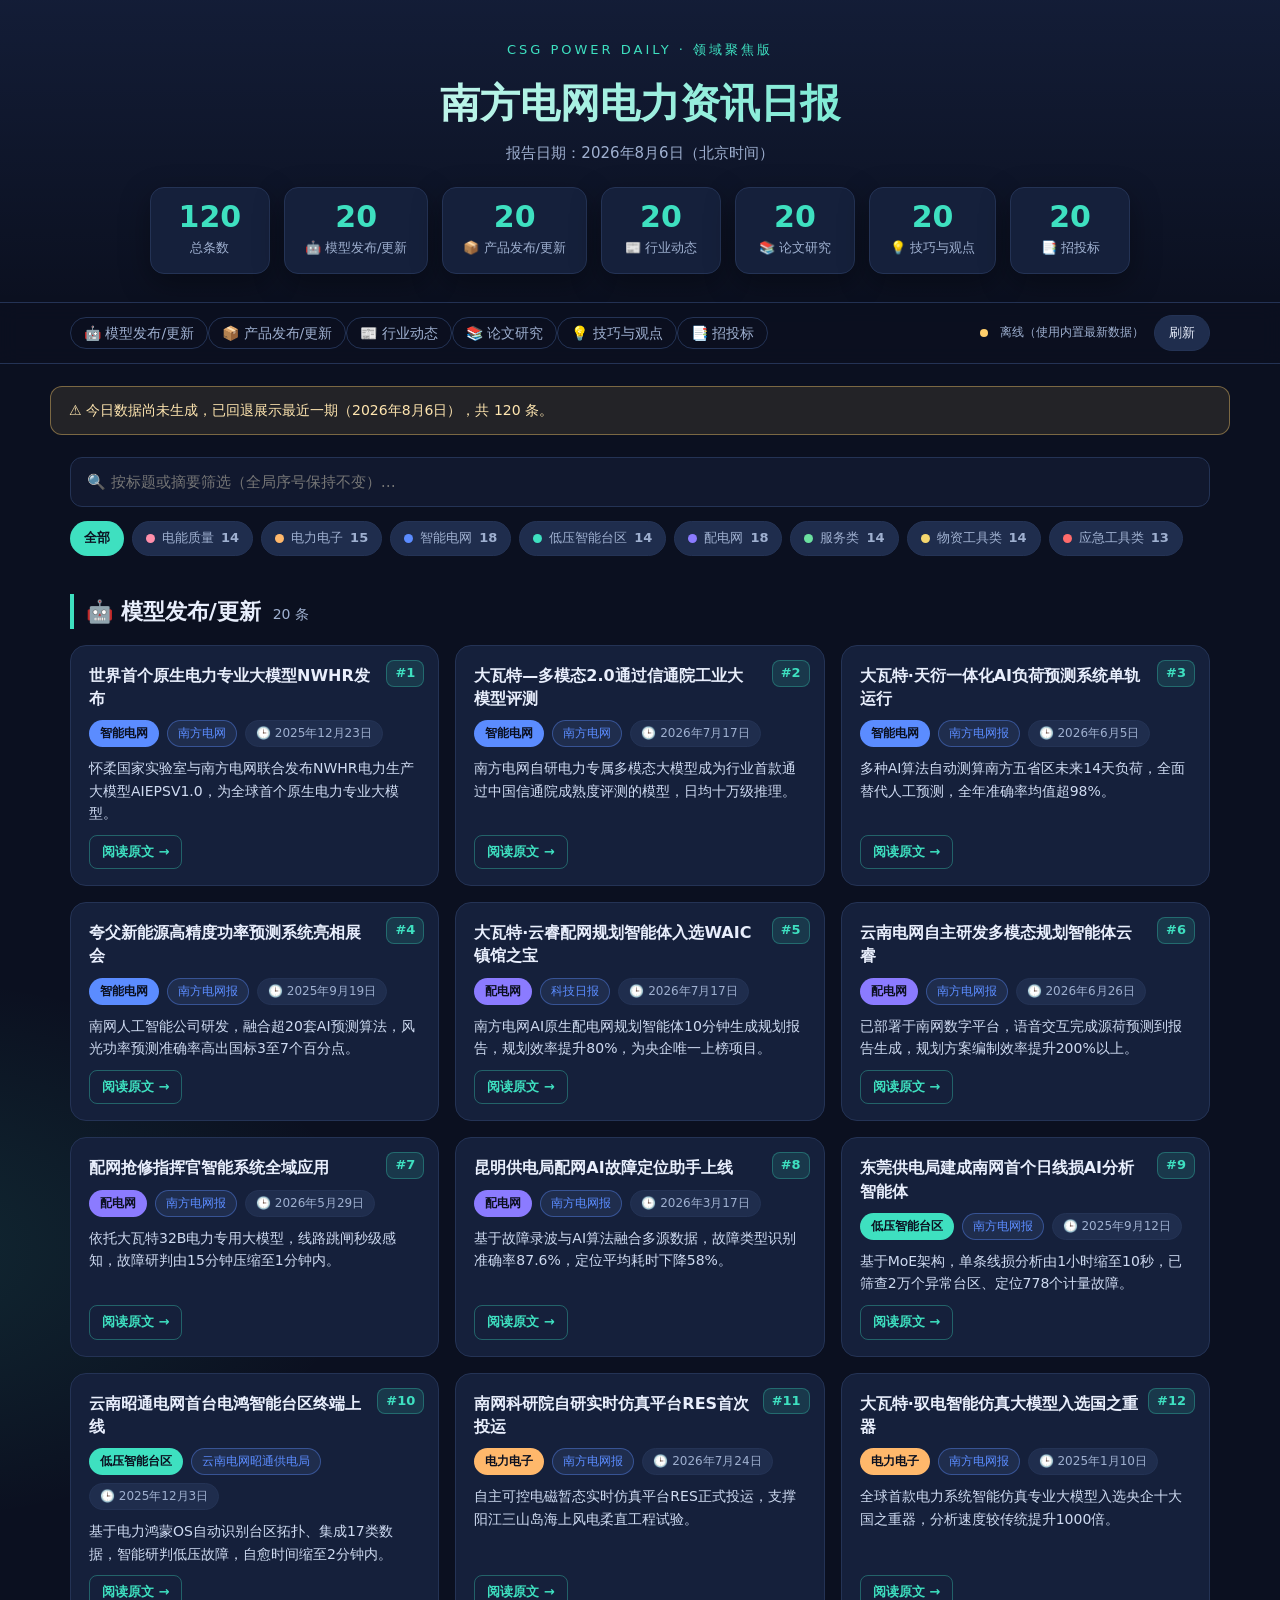
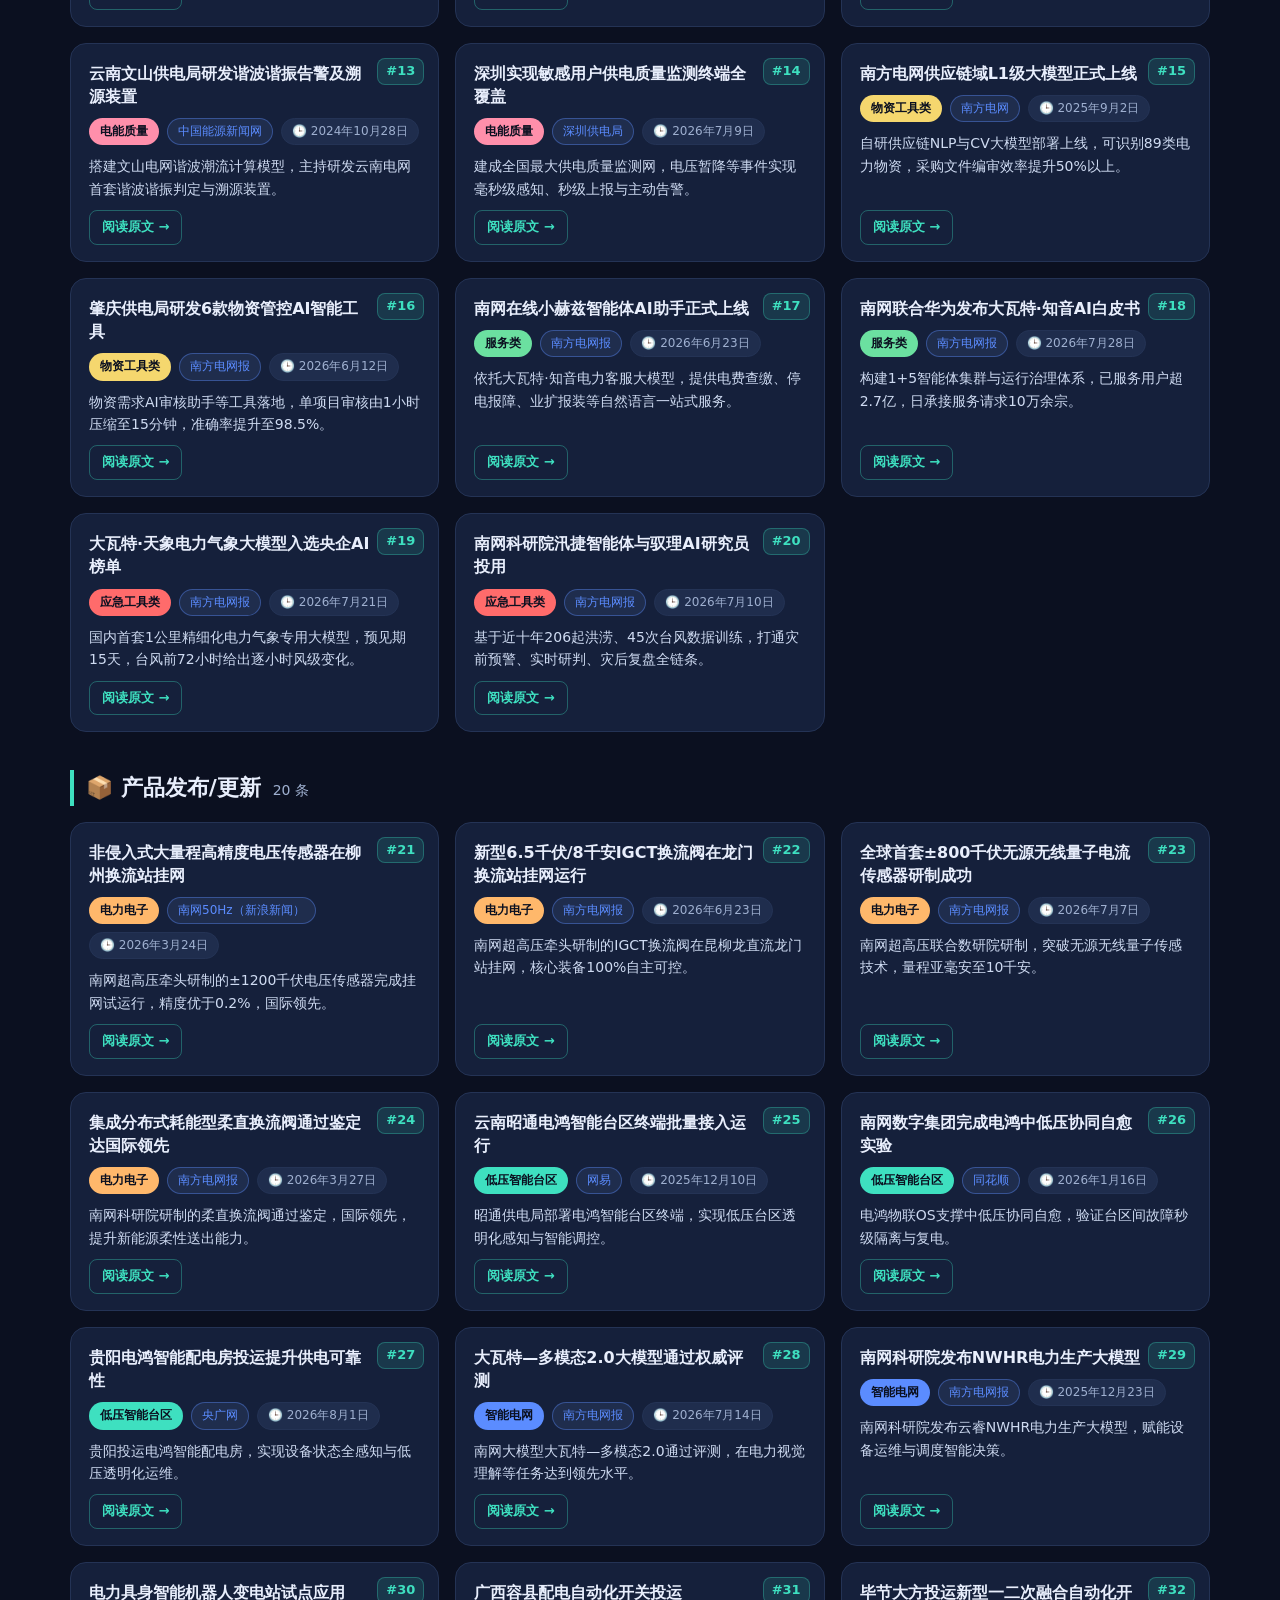
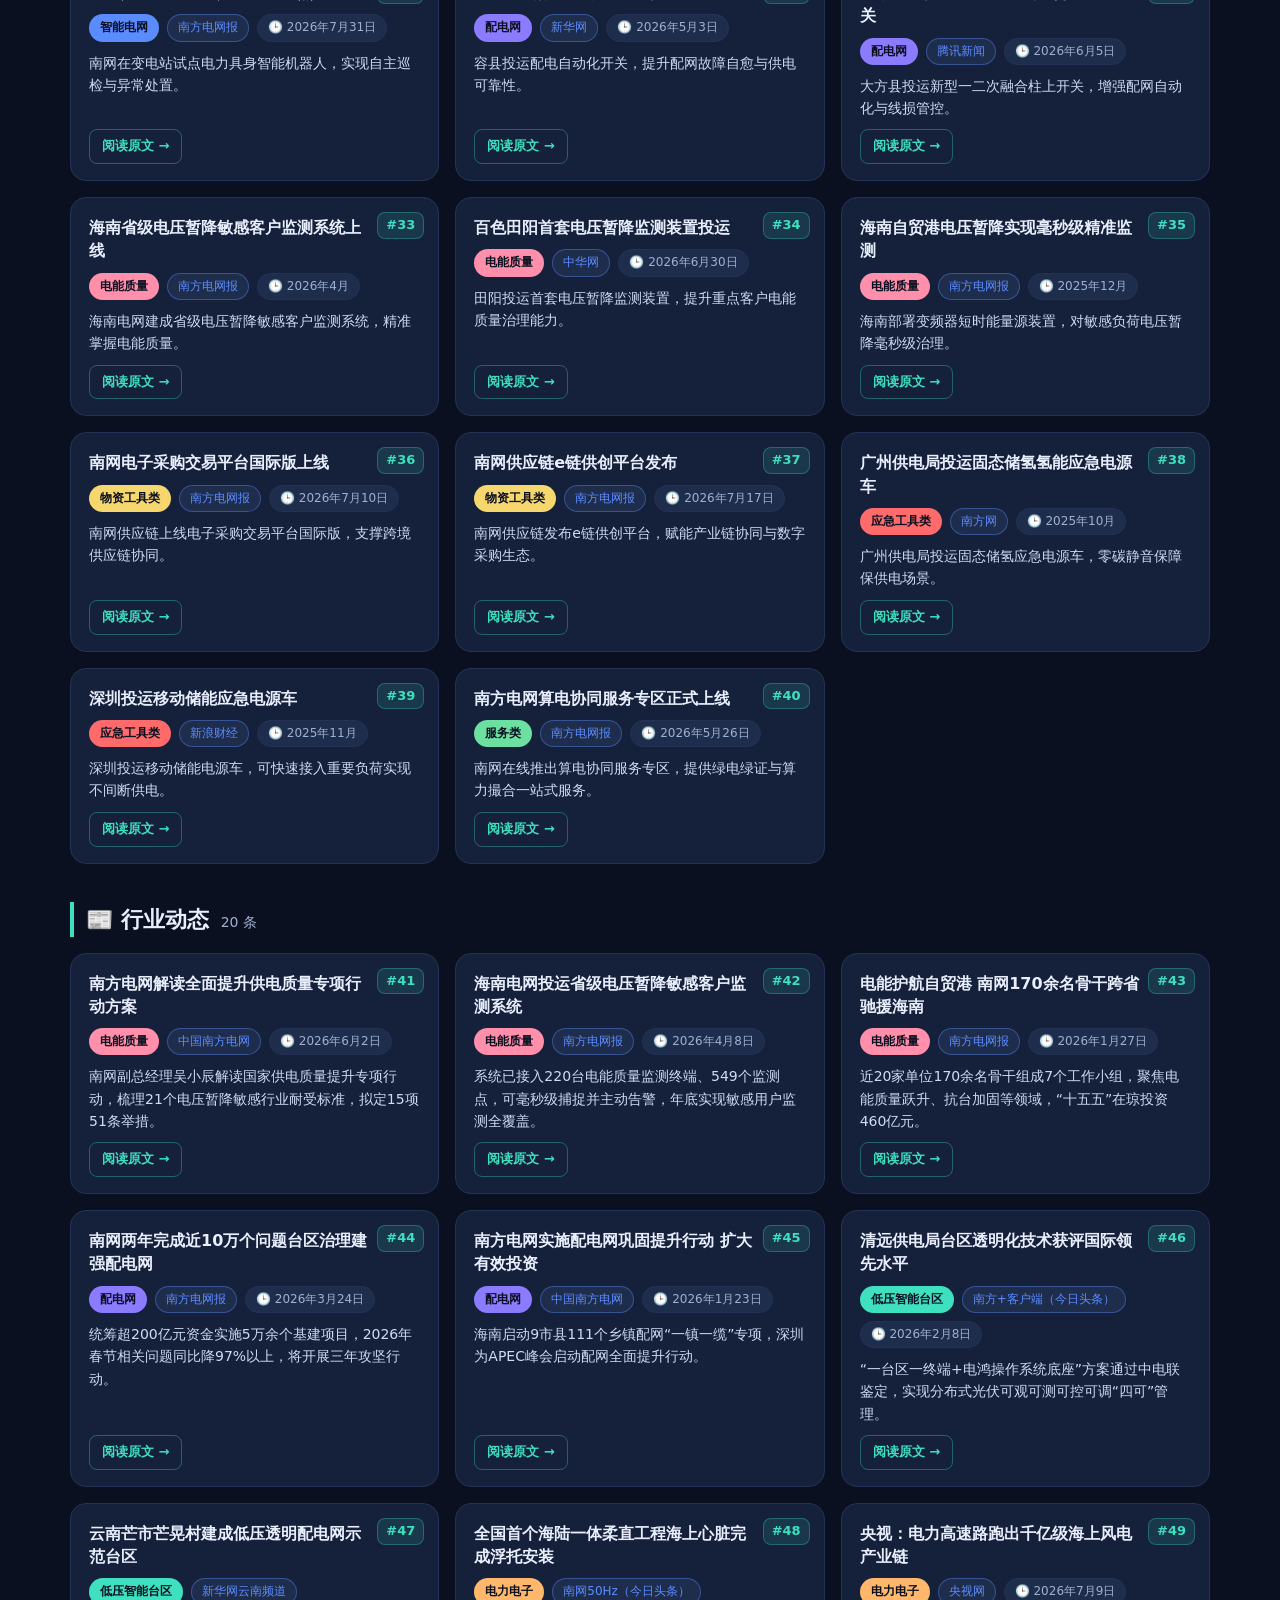
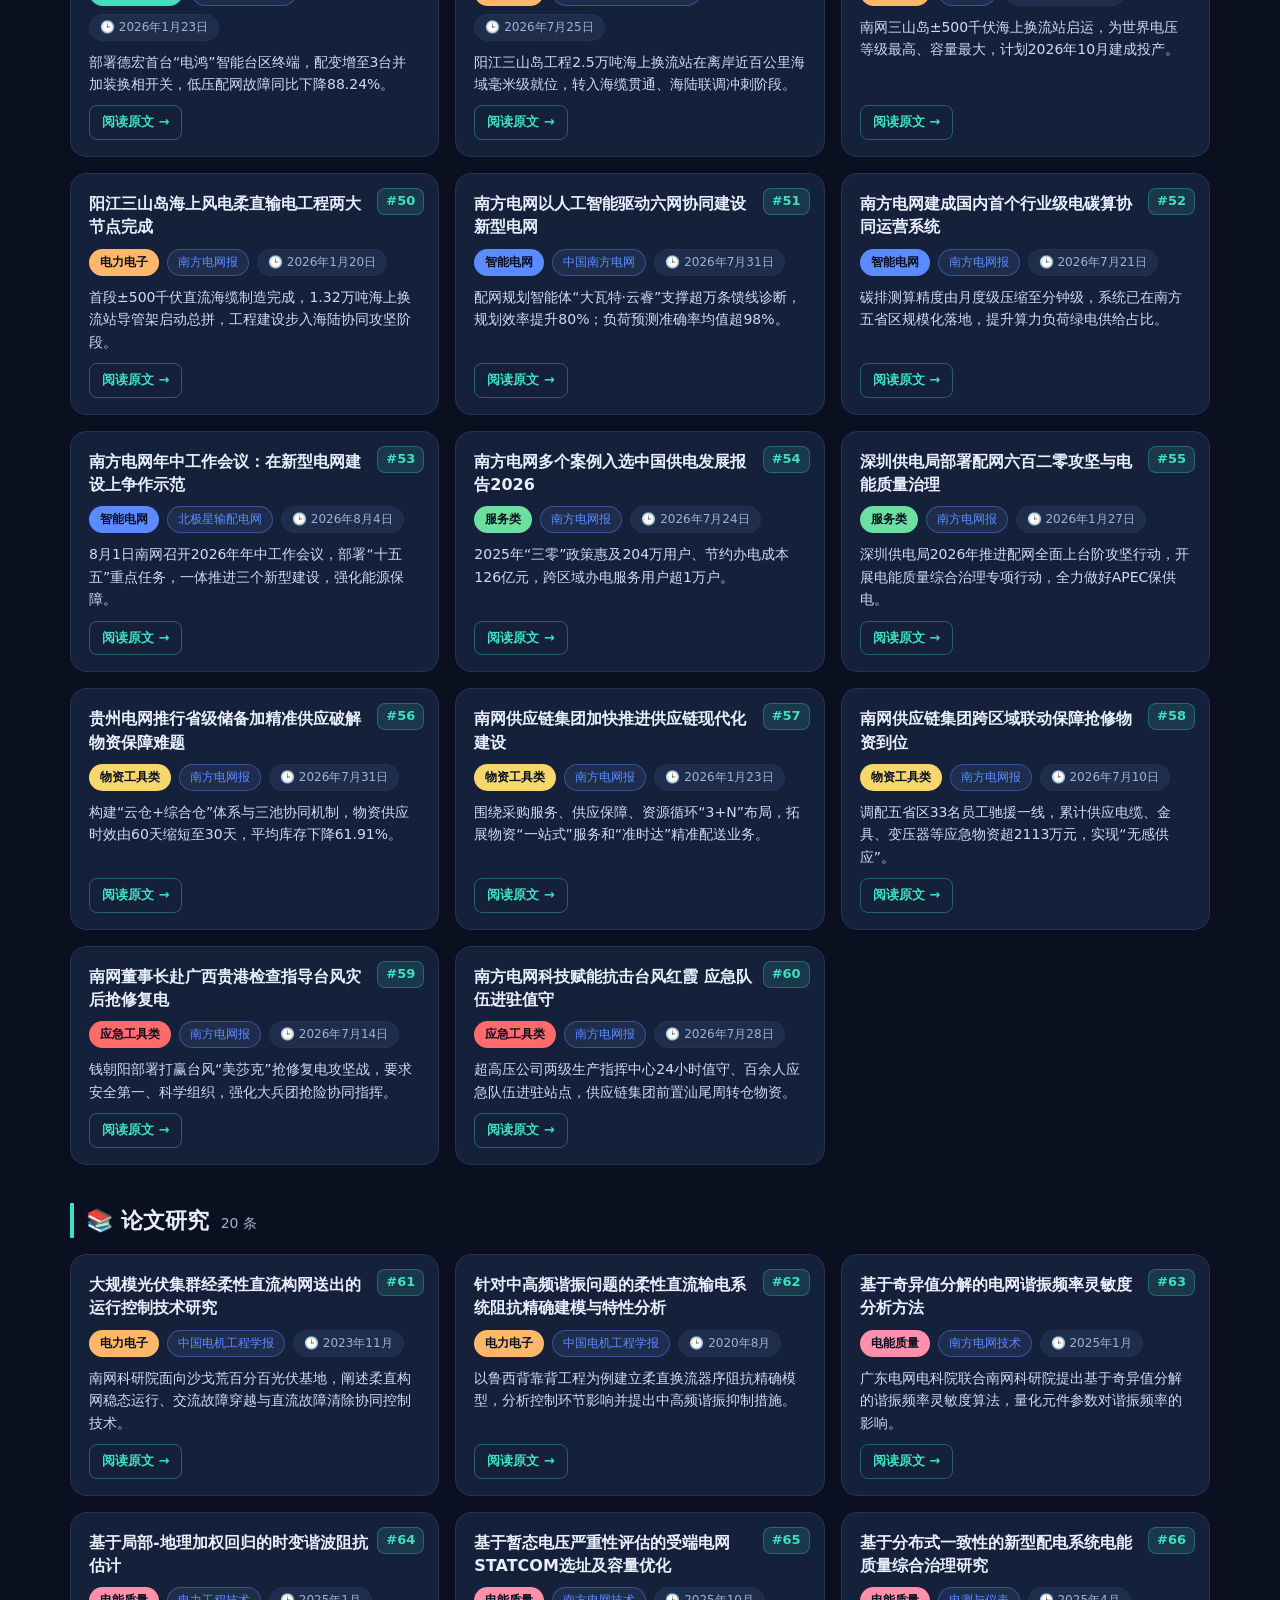
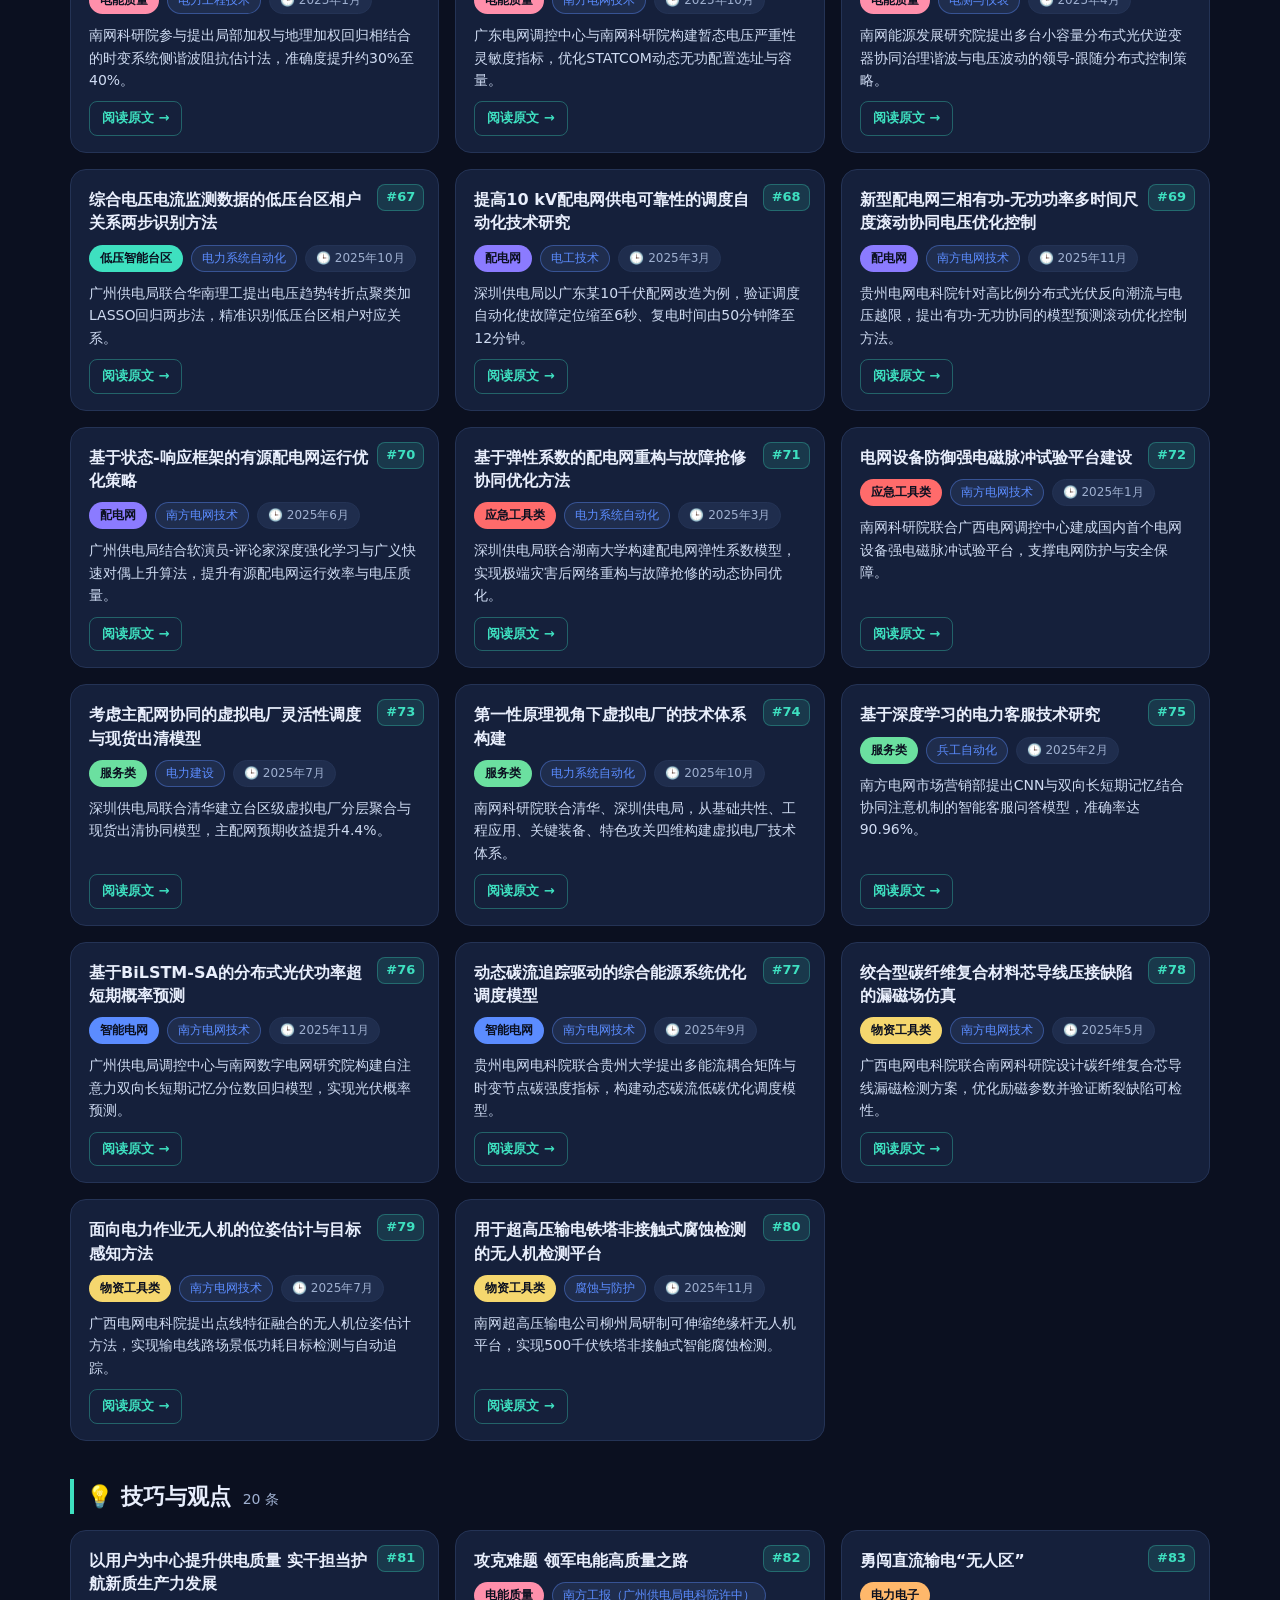
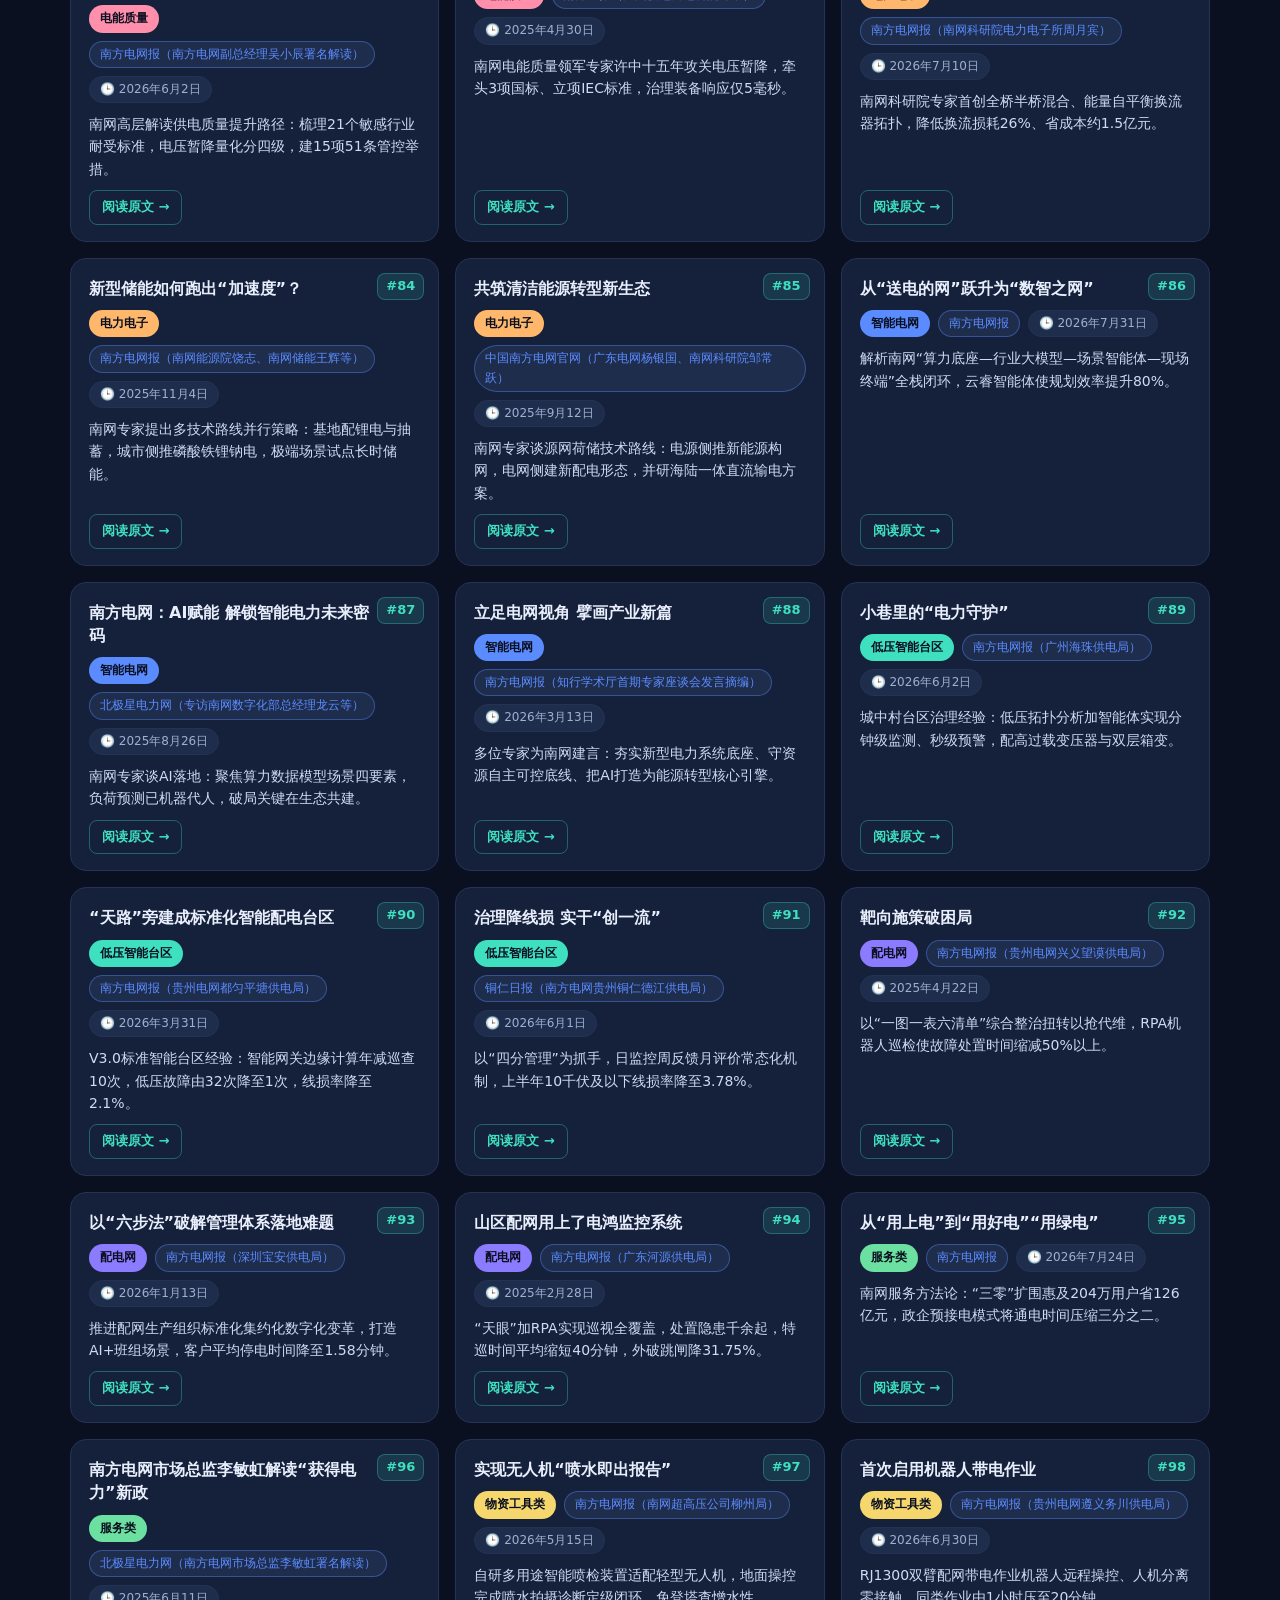
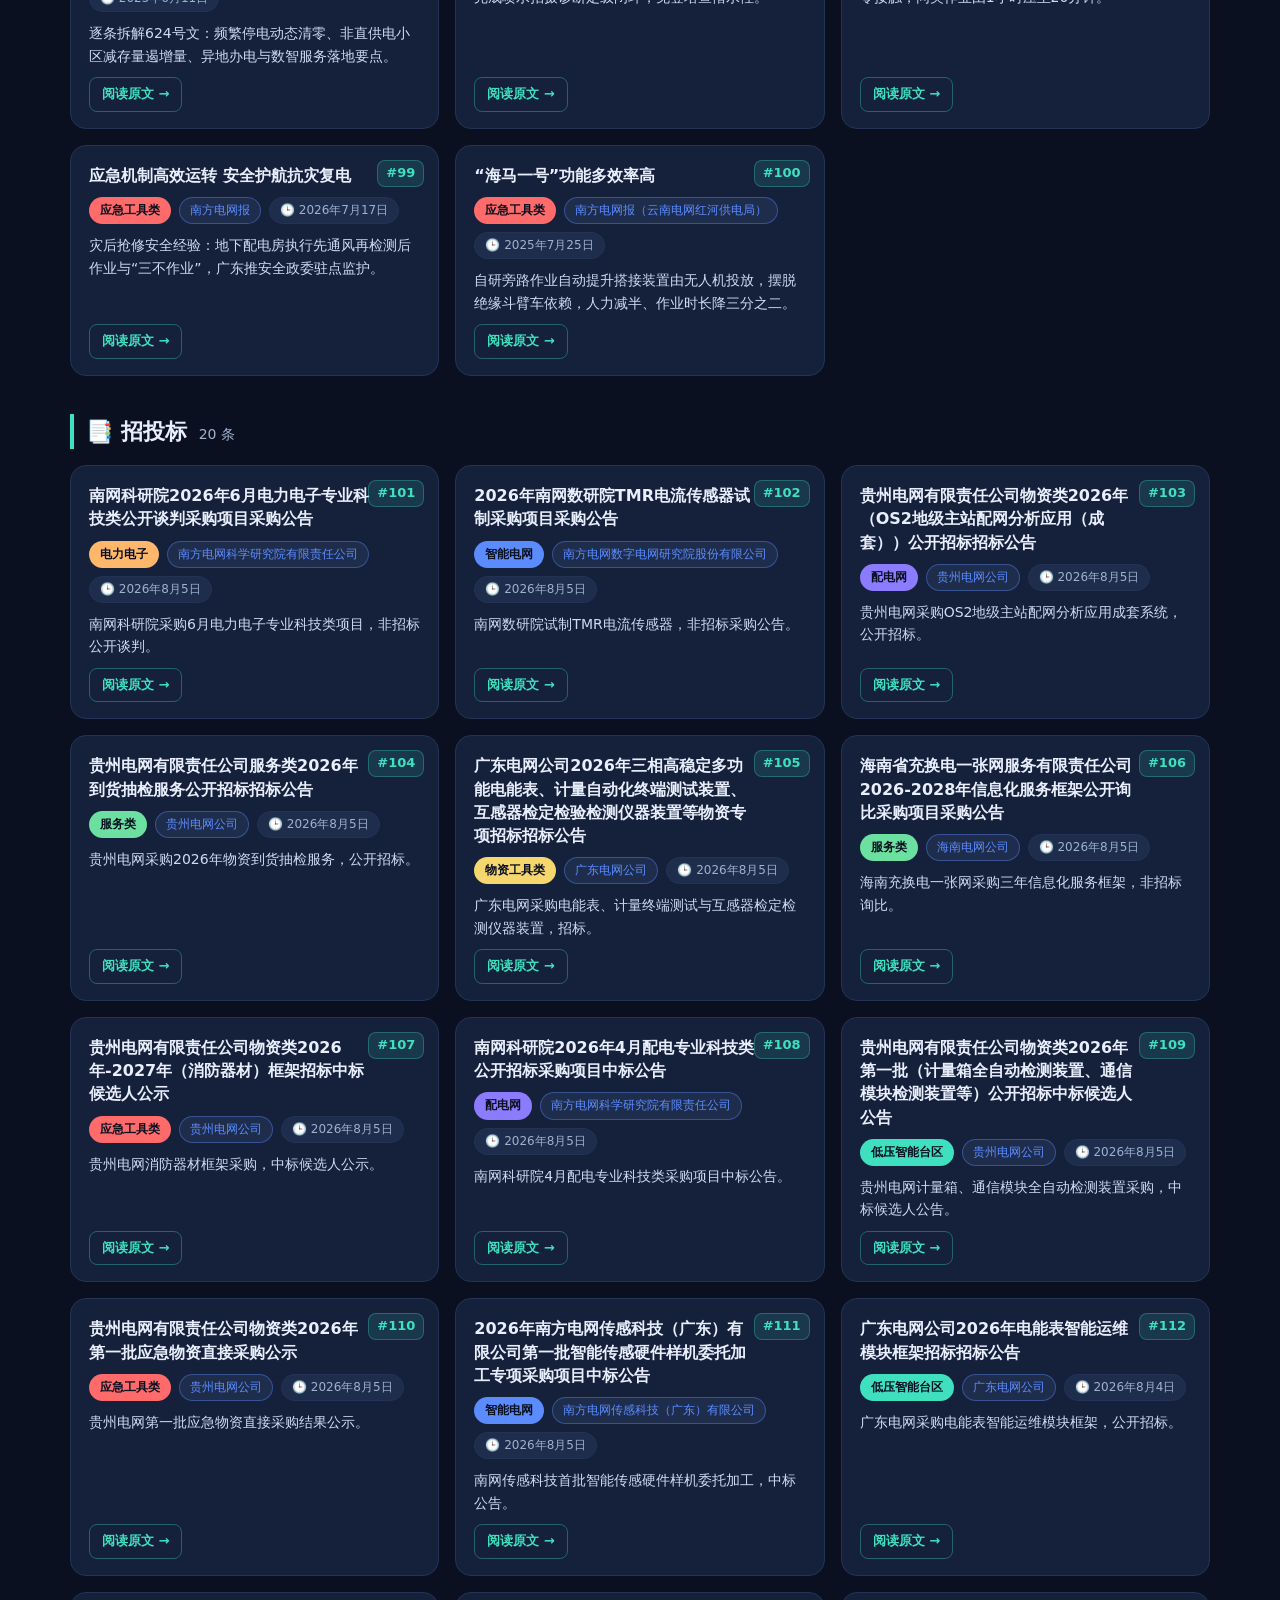
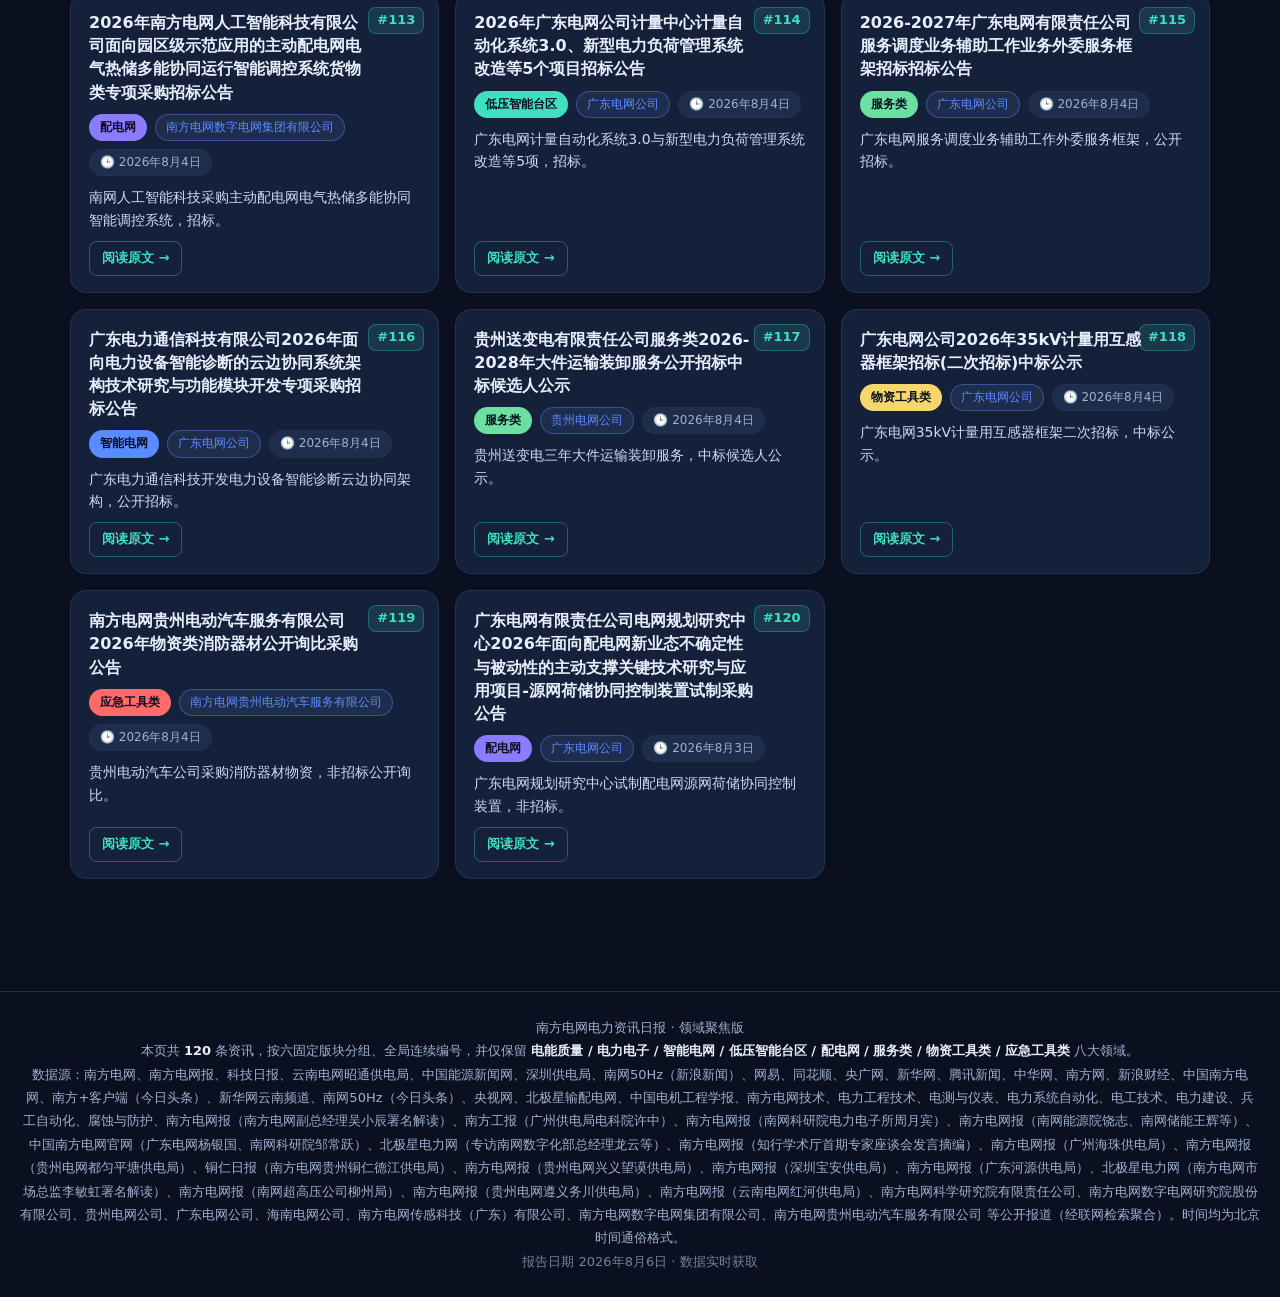
==== commit 27d93714: "全部资讯限定南方电网，剔除国网内容(6版块120条纯南网)" ====
--- a/index.html
+++ b/index.html
@@ -170,7 +170,7 @@
 
 const EMBEDDED_REPORT = {
   "date": "2026-08-06",
-  "source": "南方电网官媒 / 南网供应链统一服务平台 / 北极星电力网 / 中国电机工程学报 等联网聚合检索",
+  "source": "南方电网官媒 / 南网供应链统一服务平台 / 南网科研院 / 各省电网公司 等联网聚合检索（仅南方电网）",
   "sections": [
     {
       "id": "model",
@@ -182,179 +182,179 @@
           "source": "南方电网",
           "url": "https://www.csg.cn/m/xwzx/nwyw/202512/t20251223_351865.html",
           "date": "2025年12月23日",
-          "summary": "怀柔国家实验室与南方电网联合发布NWHR电力生产大模型AIEPSV1.0，实现量测、物理、规程三层融合。",
-          "domain": "智能电网",
-          "sectionId": "model"
-        },
-        {
-          "title": "南网科研院“驭数慧识”电压暂降智能分析系统试用",
-          "source": "南方+（南网科研院）",
-          "url": "https://static.nfnews.com/content/202608/03/c12686222.html",
-          "date": "2026年8月3日",
-          "summary": "南网科研院自研电压暂降智能分析系统在南方五省区试点，研判结论与专家一致率超90%。",
+          "summary": "怀柔国家实验室与南方电网联合发布NWHR电力生产大模型AIEPSV1.0，为全球首个原生电力专业大模型。",
+          "domain": "智能电网",
+          "sectionId": "model"
+        },
+        {
+          "title": "大瓦特—多模态2.0通过信通院工业大模型评测",
+          "source": "南方电网",
+          "url": "https://www.csg.cn/xwzx/2026/2026gsyw/202607/t20260717_356348.html",
+          "date": "2026年7月17日",
+          "summary": "南方电网自研电力专属多模态大模型成为行业首款通过中国信通院成熟度评测的模型，日均十万级推理。",
+          "domain": "智能电网",
+          "sectionId": "model"
+        },
+        {
+          "title": "大瓦特·天衍一体化AI负荷预测系统单轨运行",
+          "source": "南方电网报",
+          "url": "https://www.csg.cn/xwzx/2026/2026yxcz/202606/t20260605_355602.html",
+          "date": "2026年6月5日",
+          "summary": "多种AI算法自动测算南方五省区未来14天负荷，全面替代人工预测，全年准确率均值超98%。",
+          "domain": "智能电网",
+          "sectionId": "model"
+        },
+        {
+          "title": "夸父新能源高精度功率预测系统亮相展会",
+          "source": "南方电网报",
+          "url": "https://csg.cn/epaper/epaper/nfdwb/html/2025-09/19/content_2807.htm",
+          "date": "2025年9月19日",
+          "summary": "南网人工智能公司研发，融合超20套AI预测算法，风光功率预测准确率高出国标3至7个百分点。",
+          "domain": "智能电网",
+          "sectionId": "model"
+        },
+        {
+          "title": "大瓦特·云睿配网规划智能体入选WAIC镇馆之宝",
+          "source": "科技日报",
+          "url": "https://www.stdaily.com/web/gdxw/2026-07/17/content_549211.html",
+          "date": "2026年7月17日",
+          "summary": "南方电网AI原生配电网规划智能体10分钟生成规划报告，规划效率提升80%，为央企唯一上榜项目。",
+          "domain": "配电网",
+          "sectionId": "model"
+        },
+        {
+          "title": "云南电网自主研发多模态规划智能体云睿",
+          "source": "南方电网报",
+          "url": "https://www.csg.cn/xwzx/2026/2026yxcz/202606/t20260626_355934.html",
+          "date": "2026年6月26日",
+          "summary": "已部署于南网数字平台，语音交互完成源荷预测到报告生成，规划方案编制效率提升200%以上。",
+          "domain": "配电网",
+          "sectionId": "model"
+        },
+        {
+          "title": "配网抢修指挥官智能系统全域应用",
+          "source": "南方电网报",
+          "url": "https://www.csg.cn/epaper/epaper/nfdwb/html/2026-05/29/content_1534.htm",
+          "date": "2026年5月29日",
+          "summary": "依托大瓦特32B电力专用大模型，线路跳闸秒级感知，故障研判由15分钟压缩至1分钟内。",
+          "domain": "配电网",
+          "sectionId": "model"
+        },
+        {
+          "title": "昆明供电局配网AI故障定位助手上线",
+          "source": "南方电网报",
+          "url": "https://csg.cn/epaper/epaper/nfdwb/html/2026-03/17/content_656.htm",
+          "date": "2026年3月17日",
+          "summary": "基于故障录波与AI算法融合多源数据，故障类型识别准确率87.6%，定位平均耗时下降58%。",
+          "domain": "配电网",
+          "sectionId": "model"
+        },
+        {
+          "title": "东莞供电局建成南网首个日线损AI分析智能体",
+          "source": "南方电网报",
+          "url": "https://csg.cn/epaper/epaper/nfdwb/html/2025-09/12/content_2744.htm",
+          "date": "2025年9月12日",
+          "summary": "基于MoE架构，单条线损分析由1小时缩至10秒，已筛查2万个异常台区、定位778个计量故障。",
+          "domain": "低压智能台区",
+          "sectionId": "model"
+        },
+        {
+          "title": "云南昭通电网首台电鸿智能台区终端上线",
+          "source": "云南电网昭通供电局",
+          "url": "https://k.sina.com.cn/article_6824573189_196c6b90502002gy0c.html",
+          "date": "2025年12月3日",
+          "summary": "基于电力鸿蒙OS自动识别台区拓扑、集成17类数据，智能研判低压故障，自愈时间缩至2分钟内。",
+          "domain": "低压智能台区",
+          "sectionId": "model"
+        },
+        {
+          "title": "南网科研院自研实时仿真平台RES首次投运",
+          "source": "南方电网报",
+          "url": "https://www.csg.cn/epaper/epaper/nfdwb/html/2026-07/24/content_2300.htm",
+          "date": "2026年7月24日",
+          "summary": "自主可控电磁暂态实时仿真平台RES正式投运，支撑阳江三山岛海上风电柔直工程试验。",
+          "domain": "电力电子",
+          "sectionId": "model"
+        },
+        {
+          "title": "大瓦特·驭电智能仿真大模型入选国之重器",
+          "source": "南方电网报",
+          "url": "https://csg.cn/epaper/epaper/nfdwb/html/2025-01/10/content_97.htm",
+          "date": "2025年1月10日",
+          "summary": "全球首款电力系统智能仿真专业大模型入选央企十大国之重器，分析速度较传统提升1000倍。",
+          "domain": "电力电子",
+          "sectionId": "model"
+        },
+        {
+          "title": "云南文山供电局研发谐波谐振告警及溯源装置",
+          "source": "中国能源新闻网",
+          "url": "https://cpnn.com.cn/qiye/jishu2023/202410/t20241028_1746675.html",
+          "date": "2024年10月28日",
+          "summary": "搭建文山电网谐波潮流计算模型，主持研发云南电网首套谐波谐振判定与溯源装置。",
           "domain": "电能质量",
           "sectionId": "model"
         },
         {
-          "title": "南网“大瓦特”电力多模态大模型底座2.0升级发布",
-          "source": "北极星电力网",
-          "url": "https://m.bjx.com.cn/mnews/20260430/1494024.shtml",
-          "date": "2026年4月30日",
-          "summary": "南网人工智能公司迭代发布电力专属多模态大模型底座2.0，支撑漏油检测、违章识别等场景。",
-          "domain": "智能电网",
-          "sectionId": "model"
-        },
-        {
-          "title": "“大瓦特·云睿”AI原生配电网规划智能体投用",
+          "title": "深圳实现敏感用户供电质量监测终端全覆盖",
+          "source": "深圳供电局",
+          "url": "https://www.sz.csg.cn/xwzx/gsxw/202607/t20260709_1773.html",
+          "date": "2026年7月9日",
+          "summary": "建成全国最大供电质量监测网，电压暂降等事件实现毫秒级感知、秒级上报与主动告警。",
+          "domain": "电能质量",
+          "sectionId": "model"
+        },
+        {
+          "title": "南方电网供应链域L1级大模型正式上线",
           "source": "南方电网",
-          "url": "https://csg.cn/xwzx/2026/2026yxcz/202607/t20260731_356569.html",
-          "date": "2026年7月31日",
-          "summary": "配网规划智能体可自主完成诊断、方案生成与报告编制，已支撑超万条馈线诊断，效率提升80%。",
-          "domain": "配电网",
-          "sectionId": "model"
-        },
-        {
-          "title": "南方电网自研“配网抢修指挥官”智能系统上线",
-          "source": "南方电网",
-          "url": "https://csg.cn/m/xwzx/nwyw/202605/t20260529_355497.html",
-          "date": "2026年5月29日",
-          "summary": "基于“大瓦特32B”大模型的抢修智能系统覆盖广州全域，跳闸秒级感知，研判效率提升超90%。",
+          "url": "https://csg.cn/xwzx/2025/2025gsyw/202509/t20250902_349668.html",
+          "date": "2025年9月2日",
+          "summary": "自研供应链NLP与CV大模型部署上线，可识别89类电力物资，采购文件编审效率提升50%以上。",
+          "domain": "物资工具类",
+          "sectionId": "model"
+        },
+        {
+          "title": "肇庆供电局研发6款物资管控AI智能工具",
+          "source": "南方电网报",
+          "url": "https://csg.cn/epaper/epaper/nfdwb/html/2026-06/12/content_1725.htm",
+          "date": "2026年6月12日",
+          "summary": "物资需求AI审核助手等工具落地，单项目审核由1小时压缩至15分钟，准确率提升至98.5%。",
+          "domain": "物资工具类",
+          "sectionId": "model"
+        },
+        {
+          "title": "南网在线小赫兹智能体AI助手正式上线",
+          "source": "南方电网报",
+          "url": "https://csg.cn/m/xwzx/yxcz/202606/t20260623_355881.html",
+          "date": "2026年6月23日",
+          "summary": "依托大瓦特·知音电力客服大模型，提供电费查缴、停电报障、业扩报装等自然语言一站式服务。",
+          "domain": "服务类",
+          "sectionId": "model"
+        },
+        {
+          "title": "南网联合华为发布大瓦特·知音AI白皮书",
+          "source": "南方电网报",
+          "url": "https://www.csg.cn/epaper/epaper/nfdwb/html/2026-07/28/content_2327.htm",
+          "date": "2026年7月28日",
+          "summary": "构建1+5智能体集群与运行治理体系，已服务用户超2.7亿，日承接服务请求10万余宗。",
+          "domain": "服务类",
+          "sectionId": "model"
+        },
+        {
+          "title": "大瓦特·天象电力气象大模型入选央企AI榜单",
+          "source": "南方电网报",
+          "url": "https://csg.cn/epaper/epaper/nfdwb/html/2026-07/21/content_2268.htm",
+          "date": "2026年7月21日",
+          "summary": "国内首套1公里精细化电力气象专用大模型，预见期15天，台风前72小时给出逐小时风级变化。",
           "domain": "应急工具类",
           "sectionId": "model"
         },
         {
-          "title": "云南玉溪供电局“配变智能管家”智能体上线",
-          "source": "云南网",
-          "url": "https://m.yunnan.cn/system/2026/07/24/034095024.shtml",
-          "date": "2026年7月24日",
-          "summary": "上线配变智能预警算法平台，自动识别重过载、三相不平衡、低电压并生成治理方案。",
-          "domain": "低压智能台区",
-          "sectionId": "model"
-        },
-        {
-          "title": "国家电网新型配电网智能诊断工具全面应用",
-          "source": "国网四川电力",
-          "url": "https://www.sc.sgcc.com.cn/html/main/col9/2026-07/20/20260720124244857336462_1.html",
-          "date": "2026年7月20日",
-          "summary": "基于昇腾算力与光明大模型的配电网智能诊断底座工具，已覆盖27家省级电力公司。",
-          "domain": "配电网",
-          "sectionId": "model"
-        },
-        {
-          "title": "南网科研院自主可控RES电磁暂态实时仿真平台建成",
-          "source": "南方电网报",
-          "url": "https://csg.cn/epaper/epaper/nfdwb/html/2026-07/24/content_2299.htm",
-          "date": "2026年7月24日",
-          "summary": "历时5年建成全链条自主可控实时仿真平台RES，50微秒步长精确模拟高比例电力电子接入。",
-          "domain": "电力电子",
-          "sectionId": "model"
-        },
-        {
-          "title": "南网科研院多物理场仿真工业软件TRSim亮相",
-          "source": "南方+",
-          "url": "https://www.nfnews.com/content/0oxwMj8O6L.html",
-          "date": "2026年6月1日",
-          "summary": "TRSim实现电力装备单场与多物理场全自主内核分析，支持千核并行、亿级网格求解。",
-          "domain": "电力电子",
-          "sectionId": "model"
-        },
-        {
-          "title": "国内首套自主可控电力求解器“天权”发布",
-          "source": "南方电网报",
-          "url": "https://csg.cn/epaper/epaper/nfdwb/html/2025-10/31/content_3171.htm",
-          "date": "2025年10月31日",
-          "summary": "南方电网发布国产电力市场出清求解器“天权”，两千台机组算例效率高于顶级进口求解器14%。",
-          "domain": "智能电网",
-          "sectionId": "model"
-        },
-        {
-          "title": "“大瓦特·天象”气象大模型支撑AI负荷预测升级",
-          "source": "南方电网",
-          "url": "https://www.csg.cn/xwzx/2026/2026gsyw/202605/t20260526_355451.html",
-          "date": "2026年5月26日",
-          "summary": "气象大模型分辨率1公里、预见期15天，驱动AI负荷预测准确率升至98.78%并全网单轨运行。",
-          "domain": "智能电网",
-          "sectionId": "model"
-        },
-        {
-          "title": "国内首个电力交易垂类大模型“易准”发布",
-          "source": "北极星电力网",
-          "url": "https://news.bjx.com.cn/html/20260204/1482870.shtml",
-          "date": "2026年2月4日",
-          "summary": "中网联合携手稳准智能发布基于数据大模型LDM的电力交易大模型，支持全流程智能决策。",
-          "domain": "服务类",
-          "sectionId": "model"
-        },
-        {
-          "title": "甘肃电投发布“紫金驭能”电力行业大模型",
-          "source": "每日甘肃网",
-          "url": "https://gansu.gansudaily.com.cn/system/2026/07/29/031408375.shtml",
-          "date": "2026年7月29日",
-          "summary": "全国首个省属电力行业大模型发布，同步上线电力交易决策、负荷电价预测等五大应用场景。",
-          "domain": "智能电网",
-          "sectionId": "model"
-        },
-        {
-          "title": "国网上海电力人工智能作业助手推广应用",
-          "source": "国网上海电力",
-          "url": "http://www.sh.sgcc.com.cn/html/main/col37/2026-05/11/20260511155253853751601_1.html",
-          "date": "2026年5月11日",
-          "summary": "AI作业助手嵌入营配高频业务，工单处理与服务响应时长分别缩短20%和35%。",
-          "domain": "服务类",
-          "sectionId": "model"
-        },
-        {
-          "title": "国网安徽电力“数智魔方”预测智能体上线",
-          "source": "国家电网报",
-          "url": "https://m.10jqka.com.cn/20260326/c675559505.shtml",
-          "date": "2026年3月26日",
-          "summary": "引入时序大模型融合小模型，建成含110个负荷预测模型的省级“模型超市”，配套报告智能体。",
-          "domain": "服务类",
-          "sectionId": "model"
-        },
-        {
-          "title": "国网安徽试点营销计量资产AI数智管理场景",
-          "source": "北极星电力网",
-          "url": "https://news.bjx.com.cn/html/20260724/1505688.shtml",
-          "date": "2026年7月24日",
-          "summary": "依托电力大模型与多智能体实现用表需求AI预测与库存协同，模型预测准确率超95%。",
-          "domain": "物资工具类",
-          "sectionId": "model"
-        },
-        {
-          "title": "国网信通产业集团发布超级智能体“光明·智灵”",
-          "source": "国家电网报",
-          "url": "https://read.cnki.net/web/Newspaper/Article/GJDW202607240040.html",
-          "date": "2026年7月24日",
-          "summary": "企业级AI岗位智能助理获信通院最高等级安全认证，覆盖低压业扩、台区线损诊断等场景。",
-          "domain": "服务类",
-          "sectionId": "model"
-        },
-        {
-          "title": "国网安丘构建物资需求智能分析模型",
-          "source": "大众网",
-          "url": "https://www.dzwww.com/xinwen/jishixinwen/202607/t20260724_17959903.htm",
-          "date": "2026年7月24日",
-          "summary": "整合项目、设备与气象数据构建物资需求预测算法模型，库存周转率提升20%。",
-          "domain": "物资工具类",
-          "sectionId": "model"
-        },
-        {
-          "title": "Power Monitors发布电能质量AI分析系统Merlin",
-          "source": "New York Business Times",
-          "url": "https://www.nybusinesstimes.com/ai-powered-power-quality-analysis-for-electric-utilities",
-          "date": "2026年2月12日",
-          "summary": "面向电力公司发布Merlin电能质量AI系统，自动分类扰动、评级严重度并校核标准符合性。",
-          "domain": "电能质量",
-          "sectionId": "model"
-        },
-        {
-          "title": "国网山东研发分布式光伏容量识别智能体",
-          "source": "国家电网报",
-          "url": "http://www.gxed.ceec.net.cn/art/2026/3/4/art_17174_2517495.html",
-          "date": "2026年3月4日",
-          "summary": "用多模态光明大模型加图像识别小模型自动匹配光伏规格，破解台区反向重过载、过电压难题。",
-          "domain": "低压智能台区",
+          "title": "南网科研院汛捷智能体与驭理AI研究员投用",
+          "source": "南方电网报",
+          "url": "https://csg.cn/epaper/epaper/nfdwb/html/2026-07/10/content_2132.htm",
+          "date": "2026年7月10日",
+          "summary": "基于近十年206起洪涝、45次台风数据训练，打通灾前预警、实时研判、灾后复盘全链条。",
+          "domain": "应急工具类",
           "sectionId": "model"
         }
       ]
@@ -365,182 +365,182 @@
       "icon": "📦",
       "items": [
         {
-          "title": "全球首套±800千伏特高压直流无源无线量子电流传感器研制成功",
-          "source": "南方电网报",
-          "url": "https://csg.cn/epaper/epaper/nfdwb/html/2026-07/07/content_2100.htm",
+          "title": "非侵入式大量程高精度电压传感器在柳州换流站挂网",
+          "source": "南网50Hz（新浪新闻）",
+          "url": "https://www.sina.cn/news/detail/5280050577934219.html",
+          "date": "2026年3月24日",
+          "summary": "南网超高压牵头研制的±1200千伏电压传感器完成挂网试运行，精度优于0.2%，国际领先。",
+          "domain": "电力电子",
+          "sectionId": "product"
+        },
+        {
+          "title": "新型6.5千伏/8千安IGCT换流阀在龙门换流站挂网运行",
+          "source": "南方电网报",
+          "url": "https://www.csg.cn/xwzx/2026/2026gsyw/202606/t20260623_355824.html",
+          "date": "2026年6月23日",
+          "summary": "南网超高压牵头研制的IGCT换流阀在昆柳龙直流龙门站挂网，核心装备100%自主可控。",
+          "domain": "电力电子",
+          "sectionId": "product"
+        },
+        {
+          "title": "全球首套±800千伏无源无线量子电流传感器研制成功",
+          "source": "南方电网报",
+          "url": "https://csg.cn/xwzx/2026/2026gsyw/202607/t20260707_356100.html",
           "date": "2026年7月7日",
-          "summary": "南网超高压联合多家单位研制的量子电流传感器在新东直流新松站投运，精度提升近4倍。",
-          "domain": "智能电网",
-          "sectionId": "product"
-        },
-        {
-          "title": "云南电网昆明供电局投产云南首座二次设备柔性总装变电站",
-          "source": "南方电网报",
-          "url": "https://www.csg.cn/epaper/epaper/nfdwb/html/2026-07/21/content_2283.htm",
-          "date": "2026年7月21日",
-          "summary": "110千伏玉龙寺变投产，创新应用二次设备上走线与标准化柔性接口屏柜成套方案。",
-          "domain": "智能电网",
-          "sectionId": "product"
-        },
-        {
-          "title": "南网技术公司便携式电线杆综合性能检测仪落地推广",
-          "source": "中国能源报",
-          "url": "https://paper.people.com.cn/zgnyb/pc/content/202608/03/content_30173285.html",
-          "date": "2026年8月3日",
-          "summary": "基于冲击弹性波无损检测，单人5分钟完成一基电杆检测，无需开挖登杆。",
+          "summary": "南网超高压联合数研院研制，突破无源无线量子传感技术，量程亚毫安至10千安。",
+          "domain": "电力电子",
+          "sectionId": "product"
+        },
+        {
+          "title": "集成分布式耗能型柔直换流阀通过鉴定达国际领先",
+          "source": "南方电网报",
+          "url": "https://csg.cn/epaper/epaper/nfdwb/html/2026-03/27/content_768.htm",
+          "date": "2026年3月27日",
+          "summary": "南网科研院研制的柔直换流阀通过鉴定，国际领先，提升新能源柔性送出能力。",
+          "domain": "电力电子",
+          "sectionId": "product"
+        },
+        {
+          "title": "云南昭通电鸿智能台区终端批量接入运行",
+          "source": "网易",
+          "url": "https://www.163.com/dy/article/KGEEJK1M05346936.html",
+          "date": "2025年12月10日",
+          "summary": "昭通供电局部署电鸿智能台区终端，实现低压台区透明化感知与智能调控。",
+          "domain": "低压智能台区",
+          "sectionId": "product"
+        },
+        {
+          "title": "南网数字集团完成电鸿中低压协同自愈实验",
+          "source": "同花顺",
+          "url": "https://m.10jqka.com.cn/20260116/c674087813.shtml",
+          "date": "2026年1月16日",
+          "summary": "电鸿物联OS支撑中低压协同自愈，验证台区间故障秒级隔离与复电。",
+          "domain": "低压智能台区",
+          "sectionId": "product"
+        },
+        {
+          "title": "贵阳电鸿智能配电房投运提升供电可靠性",
+          "source": "央广网",
+          "url": "https://www.cnr.cn/gz/yaowen/20260801/t20260801_527740746.shtml",
+          "date": "2026年8月1日",
+          "summary": "贵阳投运电鸿智能配电房，实现设备状态全感知与低压透明化运维。",
+          "domain": "低压智能台区",
+          "sectionId": "product"
+        },
+        {
+          "title": "大瓦特—多模态2.0大模型通过权威评测",
+          "source": "南方电网报",
+          "url": "https://csg.cn/m/xwzx/nwyw/202607/t20260714_356317.html",
+          "date": "2026年7月14日",
+          "summary": "南网大模型大瓦特—多模态2.0通过评测，在电力视觉理解等任务达到领先水平。",
+          "domain": "智能电网",
+          "sectionId": "product"
+        },
+        {
+          "title": "南网科研院发布NWHR电力生产大模型",
+          "source": "南方电网报",
+          "url": "https://csg.cn/xwzx/2025/2025gsyw/202512/t20251223_351853.html",
+          "date": "2025年12月23日",
+          "summary": "南网科研院发布云睿NWHR电力生产大模型，赋能设备运维与调度智能决策。",
+          "domain": "智能电网",
+          "sectionId": "product"
+        },
+        {
+          "title": "电力具身智能机器人变电站试点应用",
+          "source": "南方电网报",
+          "url": "https://csg.cn/xwzx/2026/2026yxcz/202607/t20260731_356569.html",
+          "date": "2026年7月31日",
+          "summary": "南网在变电站试点电力具身智能机器人，实现自主巡检与异常处置。",
+          "domain": "智能电网",
+          "sectionId": "product"
+        },
+        {
+          "title": "广西容县配电自动化开关投运",
+          "source": "新华网",
+          "url": "http://gx.xinhuanet.com/20260503/6cc77ef2f63244a7ac8803d7ed694b27/c.html",
+          "date": "2026年5月3日",
+          "summary": "容县投运配电自动化开关，提升配网故障自愈与供电可靠性。",
+          "domain": "配电网",
+          "sectionId": "product"
+        },
+        {
+          "title": "毕节大方投运新型一二次融合自动化开关",
+          "source": "腾讯新闻",
+          "url": "https://new.qq.com/rain/a/20260605A07Z1E00",
+          "date": "2026年6月5日",
+          "summary": "大方县投运新型一二次融合柱上开关，增强配网自动化与线损管控。",
+          "domain": "配电网",
+          "sectionId": "product"
+        },
+        {
+          "title": "海南省级电压暂降敏感客户监测系统上线",
+          "source": "南方电网报",
+          "url": "https://csg.cn/xwzx/2026/2026yxcz/202604/t20260408_354469.html",
+          "date": "2026年4月",
+          "summary": "海南电网建成省级电压暂降敏感客户监测系统，精准掌握电能质量。",
+          "domain": "电能质量",
+          "sectionId": "product"
+        },
+        {
+          "title": "百色田阳首套电压暂降监测装置投运",
+          "source": "中华网",
+          "url": "https://hs.china.com.cn/2026-06/30/content_43454860.html",
+          "date": "2026年6月30日",
+          "summary": "田阳投运首套电压暂降监测装置，提升重点客户电能质量治理能力。",
+          "domain": "电能质量",
+          "sectionId": "product"
+        },
+        {
+          "title": "海南自贸港电压暂降实现毫秒级精准监测",
+          "source": "南方电网报",
+          "url": "https://www.csg.cn/m/xwzx/yxcz/202512/t20251219_351836.html",
+          "date": "2025年12月",
+          "summary": "海南部署变频器短时能量源装置，对敏感负荷电压暂降毫秒级治理。",
+          "domain": "电能质量",
+          "sectionId": "product"
+        },
+        {
+          "title": "南网电子采购交易平台国际版上线",
+          "source": "南方电网报",
+          "url": "https://csg.cn/epaper/epaper/nfdwb/html/2026-07/10/content_2157.htm",
+          "date": "2026年7月10日",
+          "summary": "南网供应链上线电子采购交易平台国际版，支撑跨境供应链协同。",
           "domain": "物资工具类",
           "sectionId": "product"
         },
         {
-          "title": "南方电网首套退役动力电池台区储能装置在云浮投运",
-          "source": "北极星储能网",
-          "url": "https://news.bjx.com.cn/html/20260804/1506992.shtml",
-          "date": "2026年8月4日",
-          "summary": "广东电科院研发的退役电池整包再利用台区储能装置投运，末端电压由181伏升至200伏以上。",
-          "domain": "低压智能台区",
-          "sectionId": "product"
-        },
-        {
-          "title": "南网科研院“驭数慧识”电压暂降智能分析系统试点应用",
-          "source": "网易新闻（千龙网）",
-          "url": "https://dy.163.com/article/L3BUNJ8N05568W0A.html",
-          "date": "2026年8月2日",
-          "summary": "自研电压暂降智能分析系统在南方五省区试点，研判结论与专家一致率超90%。",
-          "domain": "电能质量",
-          "sectionId": "product"
-        },
-        {
-          "title": "国内首套配变增容调压调平衡装置在云南曲靖投运",
-          "source": "中国产业经济信息网",
-          "url": "https://www.cinic.org.cn/zgzz/cx/1623702.html",
-          "date": "2026年2月12日",
-          "summary": "云南电科院联合中车株洲所研制，调控容量达100千伏安，兼具谐波治理与三相平衡功能。",
-          "domain": "电能质量",
-          "sectionId": "product"
-        },
-        {
-          "title": "四方股份发布数智SST1.0固态变压器新品",
-          "source": "中国能源新闻网",
-          "url": "https://www.cnenergynews.cn/article/4R0negaxDf0",
-          "date": "2026年4月2日",
-          "summary": "面向数据中心的中压交流直达800V直流固态变压器正式发布并实现量产。",
-          "domain": "电力电子",
-          "sectionId": "product"
-        },
-        {
-          "title": "四方股份推出中压构网型电压暂降治理装备GFVS",
-          "source": "四方股份官网",
-          "url": "https://www.sf-auto.com/companyNews-c-4517.html",
-          "date": "2026年7月10日",
-          "summary": "响应时间不超过5毫秒，可在故障期间对敏感负荷无缝接管，另推250Mvar角接SVG。",
-          "domain": "电能质量",
-          "sectionId": "product"
-        },
-        {
-          "title": "思源电气展出全球首款基于IGCT的新一代直流输电换流阀",
+          "title": "南网供应链e链供创平台发布",
+          "source": "南方电网报",
+          "url": "https://csg.cn/epaper/epaper/nfdwb/html/2026-07/17/content_2219.htm",
+          "date": "2026年7月17日",
+          "summary": "南网供应链发布e链供创平台，赋能产业链协同与数字采购生态。",
+          "domain": "物资工具类",
+          "sectionId": "product"
+        },
+        {
+          "title": "广州供电局投运固态储氢氢能应急电源车",
+          "source": "南方网",
+          "url": "https://static.nfnews.com/content/202510/22/c11841320.html",
+          "date": "2025年10月",
+          "summary": "广州供电局投运固态储氢应急电源车，零碳静音保障保供电场景。",
+          "domain": "应急工具类",
+          "sectionId": "product"
+        },
+        {
+          "title": "深圳投运移动储能应急电源车",
           "source": "新浪财经",
-          "url": "https://finance.sina.com.cn/wm/2026-06-05/doc-iniakmqn8297445.shtml",
-          "date": "2026年6月5日",
-          "summary": "SNEC 2026上发布IGCT换流阀、构网SVG、静止同步调相机等输变电与储能装备。",
-          "domain": "电力电子",
-          "sectionId": "product"
-        },
-        {
-          "title": "南瑞继保PCS-9180电力四足机器人首次实现带电应急分闸",
-          "source": "南瑞继保",
-          "url": "https://www.nrec.com/cn/index.php/news/info/1915/7",
-          "date": "2026年6月12日",
-          "summary": "搭载机械臂的四足机器人在西安110千伏变电站完成开关柜带电就地应急分闸。",
+          "url": "https://cj.sina.com.cn/articles/view/7857141524/1d452771401901u1t2",
+          "date": "2025年11月",
+          "summary": "深圳投运移动储能电源车，可快速接入重要负荷实现不间断供电。",
           "domain": "应急工具类",
           "sectionId": "product"
         },
         {
-          "title": "国电南瑞首台智能融合终端在安徽阜阳成功投运",
-          "source": "国际能源网",
-          "url": "https://mpower.in-en.com/html/power-2473048.shtml",
-          "date": "2026年5月25日",
-          "summary": "集数据采集、电能计量、边缘计算、远程运维于一体，支撑“一台区一终端”建设。",
-          "domain": "低压智能台区",
-          "sectionId": "product"
-        },
-        {
-          "title": "国网首台智能融合终端在江西鹰潭落地应用",
-          "source": "网易新闻（人民网江西频道）",
-          "url": "https://www.163.com/dy/article/KUMIE3FR0530QRMB.html",
-          "date": "2026年6月2日",
-          "summary": "贵溪公变台区投运国网首台现场落地智能融合终端，实现营配业务融合运行。",
-          "domain": "低压智能台区",
-          "sectionId": "product"
-        },
-        {
-          "title": "云南玉溪供电局“配变智能管家”上线运行",
-          "source": "云南网",
-          "url": "https://m.yunnan.cn/system/2026/07/24/034095024.shtml",
-          "date": "2026年7月24日",
-          "summary": "三级架构智能体自动识别配变重过载、三相不平衡、低电压异常并分级预警。",
-          "domain": "配电网",
-          "sectionId": "product"
-        },
-        {
-          "title": "国网安徽电力六足仿生巡检机器人亮相链博会",
-          "source": "人民网安徽频道",
-          "url": "https://ah.people.com.cn/n2/2026/0626/c227767-41621708.html",
-          "date": "2026年6月26日",
-          "summary": "自主研发六足仿生机器人，适应电缆沟等狭窄空间，支持集群协同与量子加密传输。",
-          "domain": "智能电网",
-          "sectionId": "product"
-        },
-        {
-          "title": "青海首个数字电网小镇建成投运",
-          "source": "中国新闻网",
-          "url": "https://www.chinanews.com.cn/cj/2026/04-29/10612947.shtml",
-          "date": "2026年4月29日",
-          "summary": "海晏县西海镇现代智慧配电网管理平台上线，加装700余台传感器与台区监控设备。",
-          "domain": "配电网",
-          "sectionId": "product"
-        },
-        {
-          "title": "新一代“一巢双机换电式AI自主巡检无人机系统”在苏州投运",
-          "source": "央视网（科技日报）",
-          "url": "https://business.cctv.com/2026/01/30/ARTI9s7ZKOwdVqrGAhFCAXUm260130.shtml",
-          "date": "2026年1月30日",
-          "summary": "国网苏州供电自研系统投运，2分钟自动换电，巡检效率达固定机巢模式4倍。",
-          "domain": "智能电网",
-          "sectionId": "product"
-        },
-        {
-          "title": "国内首台6000千瓦中压发电车在北京正式投用",
-          "source": "今日头条（北京青年报）",
-          "url": "https://www.toutiao.com/article/7650395311608775195",
-          "date": "2026年6月12日",
-          "summary": "核心部件100%国产化，体积不变供电能力翻倍，可满足约3000户居民同时用电。",
-          "domain": "应急工具类",
-          "sectionId": "product"
-        },
-        {
-          "title": "福建漳平首次应用带电作业机器人开展不停电作业",
-          "source": "网易新闻（金台资讯）",
-          "url": "https://www.163.com/dy/article/L2CJ20LT05346936.html",
-          "date": "2026年7月21日",
-          "summary": "10千伏云墩支线用带电作业机器人完成导线识别、绝缘剥离与故障显示器安装。",
-          "domain": "配电网",
-          "sectionId": "product"
-        },
-        {
-          "title": "河南焦作完成全省首次带电作业机器人挂接中压发电车",
-          "source": "焦作网",
-          "url": "http://www.jzrb.com/zt2026/xxxzlsjz/202607/955974.html",
-          "date": "2026年7月6日",
-          "summary": "带电作业机器人开展中压发电车柔性电缆带电接引，作业时长减少60%。",
-          "domain": "配电网",
-          "sectionId": "product"
-        },
-        {
-          "title": "广州上线超大城市电网数字孪生时空智能平台",
-          "source": "国际在线",
-          "url": "https://big5.cri.cn/gate/big5/gd.cri.cn/n/20260124/b8a484b9-4358-365a-4a24-f4371c252691.html",
-          "date": "2026年1月24日",
-          "summary": "平台通过科技成果鉴定，动态孪生覆盖9425千米输电线路、443座变电站。",
+          "title": "南方电网算电协同服务专区正式上线",
+          "source": "南方电网报",
+          "url": "https://www.csg.cn/m/xwzx/yxcz/202605/t20260526_355446.html",
+          "date": "2026年5月26日",
+          "summary": "南网在线推出算电协同服务专区，提供绿电绿证与算力撮合一站式服务。",
           "domain": "服务类",
           "sectionId": "product"
         }
@@ -552,183 +552,183 @@
       "icon": "📰",
       "items": [
         {
-          "title": "铜陵启动电能质量示范区建设",
-          "source": "大皖新闻",
-          "url": "https://www.toutiao.com/article/7641951812430103083",
-          "date": "2026年5月20日",
-          "summary": "铜陵经开区组建电压管理柔性团队，按“一企一案”治理27家敏感用户电压暂降。",
+          "title": "南方电网解读全面提升供电质量专项行动方案",
+          "source": "中国南方电网",
+          "url": "https://www.csg.cn/xwzx/2026/2026gsyw/202606/t20260602_355539.html",
+          "date": "2026年6月2日",
+          "summary": "南网副总经理吴小辰解读国家供电质量提升专项行动，梳理21个电压暂降敏感行业耐受标准，拟定15项51条举措。",
           "domain": "电能质量",
           "sectionId": "industry"
         },
         {
-          "title": "国网上海电力推出高供电质量契约化服务",
-          "source": "中新网上海",
-          "url": "https://www.sh.chinanews.com.cn/swzx/2026-05-26/146719.shtml",
-          "date": "2026年5月26日",
-          "summary": "全国率先以契约固化高供电质量标准，20毫秒内完成电压暂降无感治理。",
+          "title": "海南电网投运省级电压暂降敏感客户监测系统",
+          "source": "南方电网报",
+          "url": "https://csg.cn/xwzx/2026/2026yxcz/202604/t20260408_354469.html",
+          "date": "2026年4月8日",
+          "summary": "系统已接入220台电能质量监测终端、549个监测点，可毫秒级捕捉并主动告警，年底实现敏感用户监测全覆盖。",
           "domain": "电能质量",
           "sectionId": "industry"
         },
         {
-          "title": "国网浙江电力牵头分布式能源电压测量IEC标准发布",
-          "source": "国家电网有限公司",
-          "url": "http://www.sgcc.com.cn/html/sgcc_main_mobile/gb/xwzx/zhxw/20260325/391059202603251736000001.shtml",
-          "date": "2026年3月25日",
-          "summary": "该IEC标准规定分布式能源与负荷交流电压测量的范围、精度等最低要求。",
+          "title": "电能护航自贸港 南网170余名骨干跨省驰援海南",
+          "source": "南方电网报",
+          "url": "https://csg.cn/epaper/epaper/nfdwb/html/2026-01/27/content_218.htm",
+          "date": "2026年1月27日",
+          "summary": "近20家单位170余名骨干组成7个工作小组，聚焦电能质量跃升、抗台加固等领域，“十五五”在琼投资460亿元。",
           "domain": "电能质量",
           "sectionId": "industry"
         },
         {
-          "title": "甘浙特高压受端越州换流站接入浙江电网",
-          "source": "新华网浙江",
-          "url": "http://www.zj.xinhua.org/20260528/afbdc5a7f1084b7388b4ac56b988c4a0/c.html",
-          "date": "2026年5月28日",
-          "summary": "送受端均采用柔性直流技术，额定换流容量800万千瓦，进入带电运行阶段。",
+          "title": "南网两年完成近10万个问题台区治理建强配电网",
+          "source": "南方电网报",
+          "url": "https://csg.cn/epaper/epaper/nfdwb/html/2026-03/24/content_718.htm",
+          "date": "2026年3月24日",
+          "summary": "统筹超200亿元资金实施5万余个基建项目，2026年春节相关问题同比降97%以上，将开展三年攻坚行动。",
+          "domain": "配电网",
+          "sectionId": "industry"
+        },
+        {
+          "title": "南方电网实施配电网巩固提升行动 扩大有效投资",
+          "source": "中国南方电网",
+          "url": "https://www.csg.cn/m/xwzx/nwyw/202601/t20260123_352754.html",
+          "date": "2026年1月23日",
+          "summary": "海南启动9市县111个乡镇配网“一镇一缆”专项，深圳为APEC峰会启动配网全面提升行动。",
+          "domain": "配电网",
+          "sectionId": "industry"
+        },
+        {
+          "title": "清远供电局台区透明化技术获评国际领先水平",
+          "source": "南方+客户端（今日头条）",
+          "url": "https://www.toutiao.com/article/7604498087906427398/",
+          "date": "2026年2月8日",
+          "summary": "“一台区一终端+电鸿操作系统底座”方案通过中电联鉴定，实现分布式光伏可观可测可控可调“四可”管理。",
+          "domain": "低压智能台区",
+          "sectionId": "industry"
+        },
+        {
+          "title": "云南芒市芒晃村建成低压透明配电网示范台区",
+          "source": "新华网云南频道",
+          "url": "https://www.yn.xinhuanet.com/20260123/ac9ecddbee774db1ab344f06be482bc3/c.html",
+          "date": "2026年1月23日",
+          "summary": "部署德宏首台“电鸿”智能台区终端，配变增至3台并加装换相开关，低压配网故障同比下降88.24%。",
+          "domain": "低压智能台区",
+          "sectionId": "industry"
+        },
+        {
+          "title": "全国首个海陆一体柔直工程海上心脏完成浮托安装",
+          "source": "南网50Hz（今日头条）",
+          "url": "https://www.toutiao.com/article/7666419607179248169",
+          "date": "2026年7月25日",
+          "summary": "阳江三山岛工程2.5万吨海上换流站在离岸近百公里海域毫米级就位，转入海缆贯通、海陆联调冲刺阶段。",
           "domain": "电力电子",
           "sectionId": "industry"
         },
         {
-          "title": "三山岛海上柔直换流站启运发往阳江",
+          "title": "央视：电力高速路跑出千亿级海上风电产业链",
           "source": "央视网",
           "url": "https://news.cctv.com/2026/07/09/ARTIH5TlOdcIgKerdmqEreOC260709.shtml",
           "date": "2026年7月9日",
-          "summary": "±500千伏、200万千瓦，世界电压等级最高的海上柔性直流换流站，10月投产。",
+          "summary": "南网三山岛±500千伏海上换流站启运，为世界电压等级最高、容量最大，计划2026年10月建成投产。",
           "domain": "电力电子",
           "sectionId": "industry"
         },
         {
-          "title": "南方电网以人工智能驱动“六网”协同探路",
-          "source": "南方电网",
+          "title": "阳江三山岛海上风电柔直输电工程两大节点完成",
+          "source": "南方电网报",
+          "url": "https://csg.cn/epaper/epaper/nfdwb/html/2026-01/20/content_145.htm",
+          "date": "2026年1月20日",
+          "summary": "首段±500千伏直流海缆制造完成，1.32万吨海上换流站导管架启动总拼，工程建设步入海陆协同攻坚阶段。",
+          "domain": "电力电子",
+          "sectionId": "industry"
+        },
+        {
+          "title": "南方电网以人工智能驱动六网协同建设新型电网",
+          "source": "中国南方电网",
           "url": "https://csg.cn/xwzx/2026/2026yxcz/202607/t20260731_356569.html",
           "date": "2026年7月31日",
-          "summary": "AI原生配电网规划智能体“云睿”支撑超万条馈线诊断，规划效率提升80%。",
-          "domain": "智能电网",
-          "sectionId": "industry"
-        },
-        {
-          "title": "广东电网公司人工智能大会在广州召开",
-          "source": "南方电网广东电网公司",
-          "url": "https://www.gd.csg.cn/xwzx/gsxw/202603/t20260323_18266.html",
-          "date": "2026年3月23日",
-          "summary": "发布人工智能工作谱系与数智能力底座，湾区智算节点投运、实验室揭牌。",
-          "domain": "智能电网",
-          "sectionId": "industry"
-        },
-        {
-          "title": "广州建成南网首个超大城市岛屿微电网组团",
-          "source": "南方电网报",
-          "url": "https://csg.cn/epaper/epaper/nfdwb/html/2026-06/09/content_1676.htm",
-          "date": "2026年6月9日",
-          "summary": "大刀沙岛等布局4个独立微电网，甲醇氢能备用电源实现孤岛无感切换。",
-          "domain": "智能电网",
-          "sectionId": "industry"
-        },
-        {
-          "title": "国网十堰供电公司台区智能化开关升级改造",
-          "source": "荆楚网",
-          "url": "https://www.toutiao.com/article/7665193307663811087",
-          "date": "2026年7月22日",
-          "summary": "柏林村四组台区老旧低压开关换为智能开关，具备过载预警与故障自愈能力。",
-          "domain": "低压智能台区",
-          "sectionId": "industry"
-        },
-        {
-          "title": "绥阳供电局加速配变台区升级迎战用电高峰",
-          "source": "腾讯网（绥阳县融媒体中心）",
-          "url": "https://new.qq.com/rain/a/20260627A04IH700?refer=cp_1009",
-          "date": "2026年6月27日",
-          "summary": "2026年以来新增投运配变41台、容量6150千伏安，实施台区分割加容量升级。",
-          "domain": "低压智能台区",
-          "sectionId": "industry"
-        },
-        {
-          "title": "科右中旗2026年农网改造工程投资7040万元",
-          "source": "人民网内蒙古",
-          "url": "https://nm.people.com.cn/n2/2026/0615/c414333-41611331.html",
-          "date": "2026年6月15日",
-          "summary": "新建改造10千伏线路143.83公里、低压线路93.23公里，配变49台惠及全旗。",
-          "domain": "低压智能台区",
-          "sectionId": "industry"
-        },
-        {
-          "title": "南网首个“智能柔性”配电网示范项目投运",
-          "source": "人民网贵州",
-          "url": "https://gz.people.com.cn/BIG5/n2/2026/0409/c372080-41547486.html",
-          "date": "2026年4月9日",
-          "summary": "晴隆鸡场坝台区投资278万元改造，应用有载调容配变与多台区柔性互联。",
-          "domain": "配电网",
-          "sectionId": "industry"
-        },
-        {
-          "title": "内蒙古发布促进增量配电网高质量发展若干措施",
-          "source": "北极星电力网",
-          "url": "https://m.bjx.com.cn/mnews/20260119/1480226.shtml",
-          "date": "2026年1月19日",
-          "summary": "自治区能源局印发试行文件，明确增量配电网电价、交易与新能源消纳政策。",
-          "domain": "配电网",
-          "sectionId": "industry"
-        },
-        {
-          "title": "数字孪生技术护航汕头古街电网安全运行",
-          "source": "中国新闻网",
-          "url": "https://www.toutiao.com/article/7620809194031039016",
-          "date": "2026年3月24日",
-          "summary": "汕头小公园数字配网示范区构建1:1数字孪生电网，应急响应速度提升70%。",
-          "domain": "配电网",
-          "sectionId": "industry"
-        },
-        {
-          "title": "南方能源监管局创新监管方式赋能供电服务提升",
-          "source": "国家能源局",
-          "url": "https://www.nea.gov.cn/20260424/fb0deb5749fc4ae8acb851ce090d0126/c.html",
-          "date": "2026年4月24日",
-          "summary": "以“邀约式监管”指导韶关供电局定制化供电，构建全链条服务体系。",
+          "summary": "配网规划智能体“大瓦特·云睿”支撑超万条馈线诊断，规划效率提升80%；负荷预测准确率均值超98%。",
+          "domain": "智能电网",
+          "sectionId": "industry"
+        },
+        {
+          "title": "南方电网建成国内首个行业级电碳算协同运营系统",
+          "source": "南方电网报",
+          "url": "https://csg.cn/epaper/epaper/nfdwb/html/2026-07/21/content_2266.htm",
+          "date": "2026年7月21日",
+          "summary": "碳排测算精度由月度级压缩至分钟级，系统已在南方五省区规模化落地，提升算力负荷绿电供给占比。",
+          "domain": "智能电网",
+          "sectionId": "industry"
+        },
+        {
+          "title": "南方电网年中工作会议：在新型电网建设上争作示范",
+          "source": "北极星输配电网",
+          "url": "https://news.bjx.com.cn/html/20260804/1507098.shtml",
+          "date": "2026年8月4日",
+          "summary": "8月1日南网召开2026年年中工作会议，部署“十五五”重点任务，一体推进三个新型建设，强化能源保障。",
+          "domain": "智能电网",
+          "sectionId": "industry"
+        },
+        {
+          "title": "南方电网多个案例入选中国供电发展报告2026",
+          "source": "南方电网报",
+          "url": "https://csg.cn/epaper/epaper/nfdwb/html/2026-07/24/content_2315.htm",
+          "date": "2026年7月24日",
+          "summary": "2025年“三零”政策惠及204万用户、节约办电成本126亿元，跨区域办电服务用户超1万户。",
           "domain": "服务类",
           "sectionId": "industry"
         },
         {
-          "title": "湖南能源监管办开展提升供电质量优化服务调研",
-          "source": "国家能源局湖南监管办",
-          "url": "https://hunb.nea.gov.cn/dtyw/jgdt/202607/t20260714_304811.html",
+          "title": "深圳供电局部署配网六百二零攻坚与电能质量治理",
+          "source": "南方电网报",
+          "url": "https://www.csg.cn/epaper/epaper/nfdwb/html/2026-01/27/content_198.htm",
+          "date": "2026年1月27日",
+          "summary": "深圳供电局2026年推进配网全面上台阶攻坚行动，开展电能质量综合治理专项行动，全力做好APEC保供电。",
+          "domain": "服务类",
+          "sectionId": "industry"
+        },
+        {
+          "title": "贵州电网推行省级储备加精准供应破解物资保障难题",
+          "source": "南方电网报",
+          "url": "https://www.csg.cn/epaper/epaper/nfdwb/html/2026-07/31/content_2390.htm",
+          "date": "2026年7月31日",
+          "summary": "构建“云仓+综合仓”体系与三池协同机制，物资供应时效由60天缩短至30天，平均库存下降61.91%。",
+          "domain": "物资工具类",
+          "sectionId": "industry"
+        },
+        {
+          "title": "南网供应链集团加快推进供应链现代化建设",
+          "source": "南方电网报",
+          "url": "https://csg.cn/epaper/epaper/nfdwb/html/2026-01/23/content_180.htm",
+          "date": "2026年1月23日",
+          "summary": "围绕采购服务、供应保障、资源循环“3+N”布局，拓展物资“一站式”服务和“准时达”精准配送业务。",
+          "domain": "物资工具类",
+          "sectionId": "industry"
+        },
+        {
+          "title": "南网供应链集团跨区域联动保障抢修物资到位",
+          "source": "南方电网报",
+          "url": "https://csg.cn/epaper/epaper/nfdwb/html/2026-07/10/content_2131.htm",
+          "date": "2026年7月10日",
+          "summary": "调配五省区33名员工驰援一线，累计供应电缆、金具、变压器等应急物资超2113万元，实现“无感供应”。",
+          "domain": "物资工具类",
+          "sectionId": "industry"
+        },
+        {
+          "title": "南网董事长赴广西贵港检查指导台风灾后抢修复电",
+          "source": "南方电网报",
+          "url": "https://www.csg.cn/epaper/epaper/nfdwb/html/2026-07/14/content_2196.htm",
           "date": "2026年7月14日",
-          "summary": "赴株洲调研新质生产力企业用电保障，部署供电质量提升三年行动落地。",
-          "domain": "服务类",
-          "sectionId": "industry"
-        },
-        {
-          "title": "“光明守护—2026”电力应急救援综合演练举办",
-          "source": "国家能源局",
-          "url": "https://www.nea.gov.cn/20260618/fd1e3751b9d448b1872f8887dedcf537/c.html",
-          "date": "2026年6月18日",
-          "summary": "山东湖北两地设10个科目，参演近500人、投入各类应急装备200余套。",
+          "summary": "钱朝阳部署打赢台风“美莎克”抢修复电攻坚战，要求安全第一、科学组织，强化大兵团抢险协同指挥。",
           "domain": "应急工具类",
           "sectionId": "industry"
         },
         {
-          "title": "滁州国动办与供电公司联合开展电力抢修演练",
-          "source": "安徽省国防动员办公室",
-          "url": "https://gdb.ah.gov.cn/xwzx/gsxx/58315731.html",
-          "date": "2026年7月31日",
-          "summary": "模拟极端灾害设置电网设施损坏、故障排查等科目，检验政企协同抢修能力。",
+          "title": "南方电网科技赋能抗击台风红霞 应急队伍进驻值守",
+          "source": "南方电网报",
+          "url": "https://www.csg.cn/epaper/epaper/nfdwb/html/2026-07/28/content_2333.htm",
+          "date": "2026年7月28日",
+          "summary": "超高压公司两级生产指挥中心24小时值守、百余人应急队伍进驻站点，供应链集团前置汕尾周转仓物资。",
           "domain": "应急工具类",
-          "sectionId": "industry"
-        },
-        {
-          "title": "南网数字集团信息类备件框架采购项目招标",
-          "source": "南方电网供应链统一服务平台",
-          "url": "https://www.bidding.csg.cn/zbgg/1200433830.jhtml",
-          "date": "2026年6月23日",
-          "summary": "统一采购服务器、存储、网络等1078种运维备件，标包金额321.34万元。",
-          "domain": "物资工具类",
-          "sectionId": "industry"
-        },
-        {
-          "title": "南网供应链服务调配全流程可视化功能开发招标",
-          "source": "南方电网供应链统一服务平台",
-          "url": "https://cxwt.sc.csg.cn/zbgg/1200423519.jhtml",
-          "date": "2026年2月14日",
-          "summary": "建设覆盖采购、仓储、物流及现场消耗的全链路可视化监控体系，概算283万元。",
-          "domain": "物资工具类",
           "sectionId": "industry"
         }
       ]
@@ -739,183 +739,183 @@
       "icon": "📚",
       "items": [
         {
-          "title": "基于深度学习算法的谐波源识别与治理系统设计与应用研究",
+          "title": "大规模光伏集群经柔性直流构网送出的运行控制技术研究",
+          "source": "中国电机工程学报",
+          "url": "https://doi.org/10.13334/j.0258-8013.pcsee.230755",
+          "date": "2023年11月",
+          "summary": "南网科研院面向沙戈荒百分百光伏基地，阐述柔直构网稳态运行、交流故障穿越与直流故障清除协同控制技术。",
+          "domain": "电力电子",
+          "sectionId": "paper"
+        },
+        {
+          "title": "针对中高频谐振问题的柔性直流输电系统阻抗精确建模与特性分析",
+          "source": "中国电机工程学报",
+          "url": "https://doi.org/10.13334/j.0258-8013.pcsee.200327",
+          "date": "2020年8月",
+          "summary": "以鲁西背靠背工程为例建立柔直换流器序阻抗精确模型，分析控制环节影响并提出中高频谐振抑制措施。",
+          "domain": "电力电子",
+          "sectionId": "paper"
+        },
+        {
+          "title": "基于奇异值分解的电网谐振频率灵敏度分析方法",
+          "source": "南方电网技术",
+          "url": "https://doi.org/10.13648/j.cnki.issn1674-0629.2025.01.009",
+          "date": "2025年1月",
+          "summary": "广东电网电科院联合南网科研院提出基于奇异值分解的谐振频率灵敏度算法，量化元件参数对谐振频率的影响。",
+          "domain": "电能质量",
+          "sectionId": "paper"
+        },
+        {
+          "title": "基于局部-地理加权回归的时变谐波阻抗估计",
+          "source": "电力工程技术",
+          "url": "https://doi.org/10.12158/j.2096-3203.2025.01.003",
+          "date": "2025年1月",
+          "summary": "南网科研院参与提出局部加权与地理加权回归相结合的时变系统侧谐波阻抗估计法，准确度提升约30%至40%。",
+          "domain": "电能质量",
+          "sectionId": "paper"
+        },
+        {
+          "title": "基于暂态电压严重性评估的受端电网STATCOM选址及容量优化",
+          "source": "南方电网技术",
+          "url": "https://doi.org/10.13648/j.cnki.issn1674-0629.2025.10.007",
+          "date": "2025年10月",
+          "summary": "广东电网调控中心与南网科研院构建暂态电压严重性灵敏度指标，优化STATCOM动态无功配置选址与容量。",
+          "domain": "电能质量",
+          "sectionId": "paper"
+        },
+        {
+          "title": "基于分布式一致性的新型配电系统电能质量综合治理研究",
+          "source": "电测与仪表",
+          "url": "http://www.emijournal.net/dcyyb/ch/reader/view_abstract.aspx?file_no=20241118001",
+          "date": "2025年4月",
+          "summary": "南网能源发展研究院提出多台小容量分布式光伏逆变器协同治理谐波与电压波动的领导-跟随分布式控制策略。",
+          "domain": "电能质量",
+          "sectionId": "paper"
+        },
+        {
+          "title": "综合电压电流监测数据的低压台区相户关系两步识别方法",
+          "source": "电力系统自动化",
+          "url": "https://doi.org/10.7500/AEPS20241231005",
+          "date": "2025年10月",
+          "summary": "广州供电局联合华南理工提出电压趋势转折点聚类加LASSO回归两步法，精准识别低压台区相户对应关系。",
+          "domain": "低压智能台区",
+          "sectionId": "paper"
+        },
+        {
+          "title": "提高10 kV配电网供电可靠性的调度自动化技术研究",
           "source": "电工技术",
-          "url": "https://doi.org/10.19768/j.cnki.dgjs.2026.09.046",
-          "date": "2026年6月",
-          "summary": "利用深度学习模型定位电网谐波源并联动治理装置，构建识别—治理一体化系统，提升谐波抑制效果。",
-          "domain": "电能质量",
-          "sectionId": "paper"
-        },
-        {
-          "title": "基于空间电容效应的高压线路电压谐波检测技术的研究与实现",
-          "source": "电工技术",
-          "url": "https://doi.org/10.19768/j.cnki.dgjs.2026.09.045",
-          "date": "2026年6月",
-          "summary": "利用空间电容耦合实现高压线路电压谐波非接触检测，无需停电即可获取谐波分量，提升检测安全性。",
-          "domain": "电能质量",
-          "sectionId": "paper"
-        },
-        {
-          "title": "考虑新能源场群送端故障穿越的无功补偿装置优化配置方法",
-          "source": "清华大学学报（自然科学版）",
-          "url": "https://doi.org/10.16511/j.cnki.qhdxxb.2025.21.037",
-          "date": "2026年4月",
-          "summary": "提出网损无功二阶灵敏度选址与等年值定容方法，兼顾投资成本与新能源场群故障穿越电压支撑需求。",
-          "domain": "电能质量",
-          "sectionId": "paper"
-        },
-        {
-          "title": "城市轨道交通柔直变流器参与电网无功补偿的多时间尺度协同优化技术",
-          "source": "电工技术学报",
-          "url": "https://doi.org/10.19595/j.cnki.1000-6753.tces.250676",
-          "date": "2026年4月",
-          "summary": "利用柔直变流器四象限无功能力，构建日前改进粒子群与日内二阶锥多时间尺度协同优化，降网损稳电压。",
-          "domain": "电力电子",
-          "sectionId": "paper"
-        },
-        {
-          "title": "T型三电平逆变器k-VSVPWM调制策略",
-          "source": "电工技术",
-          "url": "https://doi.org/10.19768/j.cnki.dgjs.2026.09.003",
-          "date": "2026年6月",
-          "summary": "引入时间比例分配因子改进虚拟空间矢量调制，平衡直流侧中点电位并结合双闭环控制降低谐波畸变率。",
-          "domain": "电力电子",
-          "sectionId": "paper"
-        },
-        {
-          "title": "宽负载域下SIDO Buck-Boost变换器稳定性分析",
-          "source": "电工技术",
-          "url": "https://doi.org/10.19768/j.cnki.dgjs.2026.09.014",
-          "date": "2026年6月",
-          "summary": "针对单输入双输出Buck-Boost变换器建立宽负载范围模型，分析其稳定性边界与工作模式切换特性。",
-          "domain": "电力电子",
-          "sectionId": "paper"
-        },
-        {
-          "title": "云边-AI协同的微电网能量管控系统",
-          "source": "电工技术",
-          "url": "https://doi.org/10.19768/j.cnki.dgjs.2026.09.050",
-          "date": "2026年6月",
-          "summary": "构建云边协同加人工智能的微电网能量管控架构，实现源荷预测与就地实时调控，提升新能源消纳能力。",
-          "domain": "智能电网",
-          "sectionId": "paper"
-        },
-        {
-          "title": "基于多尺度特征融合与超参数优化的双向门控循环单元电价预测",
-          "source": "农村电气化",
-          "url": "https://doi.org/10.13882/j.cnki.ncdqh.2601A010",
-          "date": "2026年4月",
-          "summary": "提出H-O-GRU模型，融合特征门控、多尺度池化与多头自注意力，并用TPE算法优化超参数提升电价预测精度。",
-          "domain": "智能电网",
-          "sectionId": "paper"
-        },
-        {
-          "title": "基于“国网芯”的农村台区营配协同技术与应用",
-          "source": "农村电气化",
-          "url": "https://doi.org/10.13882/j.cnki.ncdqh.2603F012",
-          "date": "2026年4月",
-          "summary": "依托国网芯智能融合终端构建四层架构，实现动态拓扑识别与相级线损计算，3506个台区线损率降至2.38%。",
-          "domain": "低压智能台区",
-          "sectionId": "paper"
-        },
-        {
-          "title": "边端协同驱动的即插即用型台区低压故障智能识别技术研究",
-          "source": "电力设备管理",
-          "url": "https://doi.org/10.3969/j.issn.2096-2711.2026.09.007",
-          "date": "2026年5月",
-          "summary": "整合即插即用部署、无线自组网与拓扑自动识别，构建边端协同的台区低压故障识别体系，提升定位精度。",
-          "domain": "低压智能台区",
-          "sectionId": "paper"
-        },
-        {
-          "title": "电力线载波通信技术在电网低压线损管理中的应用",
-          "source": "电工技术",
-          "url": "https://doi.org/10.19768/j.cnki.dgjs.2026.09.021",
-          "date": "2026年6月",
-          "summary": "基于电力线载波通信采集低压用户数据，实现台区变线户关系校核与线损精细化分析，辅助降损治理。",
-          "domain": "低压智能台区",
-          "sectionId": "paper"
-        },
-        {
-          "title": "基于改进示教型强化学习的有源配电网故障恢复方法",
-          "source": "电网技术",
-          "url": "https://doi.org/10.13335/j.1000-3673.pst.2025.0117",
-          "date": "2026年4月",
-          "summary": "用有监督预训练融合先验规则与交互数据，配合奖励自适应与动作掩码机制，实现有源配电网快速故障恢复。",
-          "domain": "配电网",
-          "sectionId": "paper"
-        },
-        {
-          "title": "考虑多维联动碳减排策略的多微网配电系统分层分布式调度",
-          "source": "电网技术",
-          "url": "https://doi.org/10.13335/j.1000-3673.pst.2024.0768",
-          "date": "2026年1月",
-          "summary": "引入碳捕集-电转气与激励型需求响应，结合碳排放流理论构建多微网配电系统分层分布式低碳调度模型。",
-          "domain": "配电网",
-          "sectionId": "paper"
-        },
-        {
-          "title": "基于数据驱动技术的配电网源网储协同规划方法",
-          "source": "电工技术",
-          "url": "https://doi.org/10.19768/j.cnki.dgjs.2026.09.001",
-          "date": "2026年6月",
-          "summary": "构建含预测修正、储能柔性调节与电压风险指数的协同规划模型，IEEE33节点验证可降损并提升消纳率。",
-          "domain": "配电网",
-          "sectionId": "paper"
-        },
-        {
-          "title": "非结构化业扩报装数据智能校核系统设计与实现",
-          "source": "农村电气化",
-          "url": "https://doi.org/10.13882/j.cnki.ncdqh.2601F017",
-          "date": "2026年4月",
-          "summary": "融合OCR、NLP与知识图谱实现18类业扩资料自动校核，字段准确率96.8%，差错率由10.3%降至2.1%。",
+          "url": "https://doi.org/10.19768/j.cnki.dgjs.2025.05.026",
+          "date": "2025年3月",
+          "summary": "深圳供电局以广东某10千伏配网改造为例，验证调度自动化使故障定位缩至6秒、复电时间由50分钟降至12分钟。",
+          "domain": "配电网",
+          "sectionId": "paper"
+        },
+        {
+          "title": "新型配电网三相有功-无功功率多时间尺度滚动协同电压优化控制",
+          "source": "南方电网技术",
+          "url": "https://doi.org/10.13648/j.cnki.issn1674-0629.2025.11.005",
+          "date": "2025年11月",
+          "summary": "贵州电网电科院针对高比例分布式光伏反向潮流与电压越限，提出有功-无功协同的模型预测滚动优化控制方法。",
+          "domain": "配电网",
+          "sectionId": "paper"
+        },
+        {
+          "title": "基于状态-响应框架的有源配电网运行优化策略",
+          "source": "南方电网技术",
+          "url": "https://doi.org/10.13648/j.cnki.issn1674-0629.2025.06.006",
+          "date": "2025年6月",
+          "summary": "广州供电局结合软演员-评论家深度强化学习与广义快速对偶上升算法，提升有源配电网运行效率与电压质量。",
+          "domain": "配电网",
+          "sectionId": "paper"
+        },
+        {
+          "title": "基于弹性系数的配电网重构与故障抢修协同优化方法",
+          "source": "电力系统自动化",
+          "url": "https://doi.org/10.7500/AEPS20230330002",
+          "date": "2025年3月",
+          "summary": "深圳供电局联合湖南大学构建配电网弹性系数模型，实现极端灾害后网络重构与故障抢修的动态协同优化。",
+          "domain": "应急工具类",
+          "sectionId": "paper"
+        },
+        {
+          "title": "电网设备防御强电磁脉冲试验平台建设",
+          "source": "南方电网技术",
+          "url": "https://doi.org/10.13648/j.cnki.issn1674-0629.2025.01.002",
+          "date": "2025年1月",
+          "summary": "南网科研院联合广西电网调控中心建成国内首个电网设备强电磁脉冲试验平台，支撑电网防护与安全保障。",
+          "domain": "应急工具类",
+          "sectionId": "paper"
+        },
+        {
+          "title": "考虑主配网协同的虚拟电厂灵活性调度与现货出清模型",
+          "source": "电力建设",
+          "url": "https://doi.org/10.12204/j.issn.1000-7229.2025.07.004",
+          "date": "2025年7月",
+          "summary": "深圳供电局联合清华建立台区级虚拟电厂分层聚合与现货出清协同模型，主配网预期收益提升4.4%。",
           "domain": "服务类",
           "sectionId": "paper"
         },
         {
-          "title": "多源数据集成下的电能表故障实时检测方法研究",
-          "source": "电工技术",
-          "url": "https://doi.org/10.19768/j.cnki.dgjs.2026.09.039",
-          "date": "2026年6月",
-          "summary": "集成计量、采集与运行多源数据，构建电能表故障实时检测模型，提升计量异常发现效率与用电服务质量。",
+          "title": "第一性原理视角下虚拟电厂的技术体系构建",
+          "source": "电力系统自动化",
+          "url": "https://doi.org/10.7500/AEPS20250610009",
+          "date": "2025年10月",
+          "summary": "南网科研院联合清华、深圳供电局，从基础共性、工程应用、关键装备、特色攻关四维构建虚拟电厂技术体系。",
           "domain": "服务类",
           "sectionId": "paper"
         },
         {
-          "title": "10 kV不停电作业电动双头套筒操作杆的结构设计与性能优化研究",
-          "source": "农村电气化",
-          "url": "https://doi.org/10.13882/j.cnki.ncdqh.2601F002",
-          "date": "2026年4月",
-          "summary": "设计电动双头套筒操作杆并有限元优化绝缘与轻量化，样机耐压45kV、质量3.2kg，换线夹效率提升60%。",
+          "title": "基于深度学习的电力客服技术研究",
+          "source": "兵工自动化",
+          "url": "https://doi.org/10.7690/bgzdh.2025.02.003",
+          "date": "2025年2月",
+          "summary": "南方电网市场营销部提出CNN与双向长短期记忆结合协同注意机制的智能客服问答模型，准确率达90.96%。",
+          "domain": "服务类",
+          "sectionId": "paper"
+        },
+        {
+          "title": "基于BiLSTM-SA的分布式光伏功率超短期概率预测",
+          "source": "南方电网技术",
+          "url": "https://doi.org/10.13648/j.cnki.issn1674-0629.2025.11.016",
+          "date": "2025年11月",
+          "summary": "广州供电局调控中心与南网数字电网研究院构建自注意力双向长短期记忆分位数回归模型，实现光伏概率预测。",
+          "domain": "智能电网",
+          "sectionId": "paper"
+        },
+        {
+          "title": "动态碳流追踪驱动的综合能源系统优化调度模型",
+          "source": "南方电网技术",
+          "url": "https://doi.org/10.13648/j.cnki.issn1674-0629.2025.09.003",
+          "date": "2025年9月",
+          "summary": "贵州电网电科院联合贵州大学提出多能流耦合矩阵与时变节点碳强度指标，构建动态碳流低碳优化调度模型。",
+          "domain": "智能电网",
+          "sectionId": "paper"
+        },
+        {
+          "title": "绞合型碳纤维复合材料芯导线压接缺陷的漏磁场仿真",
+          "source": "南方电网技术",
+          "url": "https://doi.org/10.13648/j.cnki.issn1674-0629.2025.05.012",
+          "date": "2025年5月",
+          "summary": "广西电网电科院联合南网科研院设计碳纤维复合芯导线漏磁检测方案，优化励磁参数并验证断裂缺陷可检性。",
           "domain": "物资工具类",
           "sectionId": "paper"
         },
         {
-          "title": "绝缘工具智能识别与统计分析系统的设计",
-          "source": "电工技术",
-          "url": "https://doi.org/10.19768/j.cnki.dgjs.2026.09.048",
-          "date": "2026年6月",
-          "summary": "面向绝缘工器具库房管理，设计智能识别与统计分析系统，实现工具自动盘点、试验周期跟踪与台账管理。",
+          "title": "面向电力作业无人机的位姿估计与目标感知方法",
+          "source": "南方电网技术",
+          "url": "https://doi.org/10.13648/j.cnki.issn1674-0629.2025.07.012",
+          "date": "2025年7月",
+          "summary": "广西电网电科院提出点线特征融合的无人机位姿估计方法，实现输电线路场景低功耗目标检测与自动追踪。",
           "domain": "物资工具类",
           "sectionId": "paper"
         },
         {
-          "title": "基于数据-模型混合驱动方法的多类型移动应急资源优化调度策略",
-          "source": "电网技术",
-          "url": "https://doi.org/10.13335/j.1000-3673.pst.2024.1516",
-          "date": "2026年2月",
-          "summary": "面向电力交通耦合网络，用图注意力多智能体强化学习加二阶锥规划优化移动储能与抢修队路由调度，提升韧性。",
-          "domain": "应急工具类",
-          "sectionId": "paper"
-        },
-        {
-          "title": "复杂电缆沟环境下的数字化电缆快速定位方法",
-          "source": "电工技术",
-          "url": "https://doi.org/10.19768/j.cnki.dgjs.2026.09.052",
-          "date": "2026年6月",
-          "summary": "针对复杂电缆沟环境提出数字化标识与信号识别相结合的电缆快速定位方法，缩短故障抢修查找时间。",
-          "domain": "应急工具类",
+          "title": "用于超高压输电铁塔非接触式腐蚀检测的无人机检测平台",
+          "source": "腐蚀与防护",
+          "url": "https://doi.org/10.11973/fsyfh240670",
+          "date": "2025年11月",
+          "summary": "南网超高压输电公司柳州局研制可伸缩绝缘杆无人机平台，实现500千伏铁塔非接触式智能腐蚀检测。",
+          "domain": "物资工具类",
           "sectionId": "paper"
         }
       ]
@@ -926,183 +926,183 @@
       "icon": "💡",
       "items": [
         {
-          "title": "专家解读：从标准化到定制化 供电质量治理新体系",
-          "source": "中国电力新闻网",
-          "url": "https://cpnn.com.cn/news/nytt/202605/t20260529_1891752.html",
-          "date": "2026年5月29日",
-          "summary": "专家提出将电能质量嵌入电网规划，组建跨专业工程师团队，推动供电商向电能质量综合服务商升级。",
+          "title": "以用户为中心提升供电质量 实干担当护航新质生产力发展",
+          "source": "南方电网报（南方电网副总经理吴小辰署名解读）",
+          "url": "https://www.csg.cn/xwzx/2026/2026gsyw/202606/t20260602_355539.html",
+          "date": "2026年6月2日",
+          "summary": "南网高层解读供电质量提升路径：梳理21个敏感行业耐受标准，电压暂降量化分四级，建15项51条管控举措。",
           "domain": "电能质量",
           "sectionId": "opinion"
         },
         {
-          "title": "电能质量治理进入新阶段：新型电力系统下的挑战与机遇",
-          "source": "中华网财经（南京工程学院 吴宇航）",
-          "url": "https://mtz.china.com/touzi/2025/0913/190393.html",
-          "date": "2025年9月13日",
-          "summary": "观点认为治理应由专用装置转向复用型装置与多层级协同，并用无功定价等市场机制提升经济性。",
+          "title": "攻克难题 领军电能高质量之路",
+          "source": "南方工报（广州供电局电科院许中）",
+          "url": "https://epaper.nfgb.cn/html/2025-04/30/content_25_33319.htm",
+          "date": "2025年4月30日",
+          "summary": "南网电能质量领军专家许中十五年攻关电压暂降，牵头3项国标、立项IEC标准，治理装备响应仅5毫秒。",
           "domain": "电能质量",
           "sectionId": "opinion"
         },
         {
-          "title": "业界：数智赋能加速推进新型配电系统建设",
-          "source": "人民网",
-          "url": "https://www.toutiao.com/article/7647801193204318774",
-          "date": "2026年6月5日",
-          "summary": "王成山等专家认为配电网已成新能源消纳主战场，需从源随荷动转向源网荷储互动的范式变革。",
-          "domain": "配电网",
-          "sectionId": "opinion"
-        },
-        {
-          "title": "院士访谈：刘吉臻谈建设智慧安全的新型电力系统",
-          "source": "科技日报",
-          "url": "https://www.toutiao.com/article/7668848116128285225",
-          "date": "2026年8月1日",
-          "summary": "刘吉臻指出智能发电须与智能电网、智能用电一体，控制系统与服务系统应严格分离保障网络安全。",
-          "domain": "智能电网",
-          "sectionId": "opinion"
-        },
-        {
-          "title": "数智赋能推动变革：数智化坚强电网高端访谈",
-          "source": "中国能源报",
-          "url": "https://paper.people.com.cn/zgnyb/pc/content/202504/14/content_30068693.html",
-          "date": "2025年4月14日",
-          "summary": "欧阳昌裕提出电网数字赋能六方面路径：保供电、保安全、促转型、促产业链、提服务、提效率。",
-          "domain": "智能电网",
-          "sectionId": "opinion"
-        },
-        {
-          "title": "工单驱动加网格化治理提升精益降损水平",
-          "source": "国家电网报",
-          "url": "https://www.xingtai.gov.cn/ywdt/jrxt/bmdt/sgdgs/202607/t20260724_734120.html",
+          "title": "勇闯直流输电“无人区”",
+          "source": "南方电网报（南网科研院电力电子所周月宾）",
+          "url": "https://csg.cn/epaper/epaper/nfdwb/html/2026-07/10/content_2135.htm",
+          "date": "2026年7月10日",
+          "summary": "南网科研院专家首创全桥半桥混合、能量自平衡换流器拓扑，降低换流损耗26%、省成本约1.5亿元。",
+          "domain": "电力电子",
+          "sectionId": "opinion"
+        },
+        {
+          "title": "新型储能如何跑出“加速度”？",
+          "source": "南方电网报（南网能源院饶志、南网储能王辉等）",
+          "url": "https://www.csg.cn/epaper/epaper/nfdwb/html/2025-11/04/content_3204.htm",
+          "date": "2025年11月4日",
+          "summary": "南网专家提出多技术路线并行策略：基地配锂电与抽蓄，城市侧推磷酸铁锂钠电，极端场景试点长时储能。",
+          "domain": "电力电子",
+          "sectionId": "opinion"
+        },
+        {
+          "title": "共筑清洁能源转型新生态",
+          "source": "中国南方电网官网（广东电网杨银国、南网科研院邹常跃）",
+          "url": "https://csg.cn/m/xwzx/nwyw/202509/t20250912_349833.html",
+          "date": "2025年9月12日",
+          "summary": "南网专家谈源网荷储技术路线：电源侧推新能源构网，电网侧建新配电形态，并研海陆一体直流输电方案。",
+          "domain": "电力电子",
+          "sectionId": "opinion"
+        },
+        {
+          "title": "从“送电的网”跃升为“数智之网”",
+          "source": "南方电网报",
+          "url": "https://www.csg.cn/epaper/epaper/nfdwb/html/2026-07/31/content_2365.htm",
+          "date": "2026年7月31日",
+          "summary": "解析南网“算力底座—行业大模型—场景智能体—现场终端”全栈闭环，云睿智能体使规划效率提升80%。",
+          "domain": "智能电网",
+          "sectionId": "opinion"
+        },
+        {
+          "title": "南方电网：AI赋能 解锁智能电力未来密码",
+          "source": "北极星电力网（专访南网数字化部总经理龙云等）",
+          "url": "https://news.bjx.com.cn/html/20250826/1457815.shtml",
+          "date": "2025年8月26日",
+          "summary": "南网专家谈AI落地：聚焦算力数据模型场景四要素，负荷预测已机器代人，破局关键在生态共建。",
+          "domain": "智能电网",
+          "sectionId": "opinion"
+        },
+        {
+          "title": "立足电网视角 擘画产业新篇",
+          "source": "南方电网报（知行学术厅首期专家座谈会发言摘编）",
+          "url": "https://csg.cn/epaper/epaper/nfdwb/html/2026-03/13/content_603.htm",
+          "date": "2026年3月13日",
+          "summary": "多位专家为南网建言：夯实新型电力系统底座、守资源自主可控底线、把AI打造为能源转型核心引擎。",
+          "domain": "智能电网",
+          "sectionId": "opinion"
+        },
+        {
+          "title": "小巷里的“电力守护”",
+          "source": "南方电网报（广州海珠供电局）",
+          "url": "https://csg.cn/epaper/epaper/nfdwb/html/2026-06/02/content_1585.htm",
+          "date": "2026年6月2日",
+          "summary": "城中村台区治理经验：低压拓扑分析加智能体实现分钟级监测、秒级预警，配高过载变压器与双层箱变。",
+          "domain": "低压智能台区",
+          "sectionId": "opinion"
+        },
+        {
+          "title": "“天路”旁建成标准化智能配电台区",
+          "source": "南方电网报（贵州电网都匀平塘供电局）",
+          "url": "https://csg.cn/epaper/epaper/nfdwb/html/2026-03/31/content_789.htm",
+          "date": "2026年3月31日",
+          "summary": "V3.0标准智能台区经验：智能网关边缘计算年减巡查10次，低压故障由32次降至1次，线损率降至2.1%。",
+          "domain": "低压智能台区",
+          "sectionId": "opinion"
+        },
+        {
+          "title": "治理降线损 实干“创一流”",
+          "source": "铜仁日报（南方电网贵州铜仁德江供电局）",
+          "url": "https://szb.tongren.gov.cn/trrb/content/202606/01/content_77039.html",
+          "date": "2026年6月1日",
+          "summary": "以“四分管理”为抓手，日监控周反馈月评价常态化机制，上半年10千伏及以下线损率降至3.78%。",
+          "domain": "低压智能台区",
+          "sectionId": "opinion"
+        },
+        {
+          "title": "靶向施策破困局",
+          "source": "南方电网报（贵州电网兴义望谟供电局）",
+          "url": "https://csg.cn/epaper/epaper/nfdwb/html/2025-04/22/content_1218.htm",
+          "date": "2025年4月22日",
+          "summary": "以“一图一表六清单”综合整治扭转以抢代维，RPA机器人巡检使故障处置时间缩减50%以上。",
+          "domain": "配电网",
+          "sectionId": "opinion"
+        },
+        {
+          "title": "以“六步法”破解管理体系落地难题",
+          "source": "南方电网报（深圳宝安供电局）",
+          "url": "https://www.csg.cn/epaper/epaper/nfdwb/html/2026-01/13/content_99.htm",
+          "date": "2026年1月13日",
+          "summary": "推进配网生产组织标准化集约化数字化变革，打造AI+班组场景，客户平均停电时间降至1.58分钟。",
+          "domain": "配电网",
+          "sectionId": "opinion"
+        },
+        {
+          "title": "山区配网用上了电鸿监控系统",
+          "source": "南方电网报（广东河源供电局）",
+          "url": "https://www.csg.cn/epaper/epaper/nfdwb/html/2025-02/28/content_547.htm",
+          "date": "2025年2月28日",
+          "summary": "“天眼”加RPA实现巡视全覆盖，处置隐患千余起，特巡时间平均缩短40分钟，外破跳闸降31.75%。",
+          "domain": "配电网",
+          "sectionId": "opinion"
+        },
+        {
+          "title": "从“用上电”到“用好电”“用绿电”",
+          "source": "南方电网报",
+          "url": "https://csg.cn/epaper/epaper/nfdwb/html/2026-07/24/content_2315.htm",
           "date": "2026年7月24日",
-          "summary": "台区线损网格化治理经验：按台区画像设三项预警阈值，派单到台区经理，异常做到日清日结。",
-          "domain": "低压智能台区",
-          "sectionId": "opinion"
-        },
-        {
-          "title": "永泰供电：创先争优 勇夺线损百强供电所",
-          "source": "中国经济网",
-          "url": "http://city.ce.cn/xx/202506/t20250619_2333015.shtml",
-          "date": "2025年6月19日",
-          "summary": "总结台区经理责任制与日监控日分析日处理日闭环机制，建立异常台区根因分析整改清单。",
-          "domain": "低压智能台区",
-          "sectionId": "opinion"
-        },
-        {
-          "title": "国网平凉供电公司：踔厉奋发争一流 勠力同心启新篇",
-          "source": "新华网甘肃频道",
-          "url": "http://www.gs.xinhuanet.com/20251107/b1d9e6a47a464f08bfd4d01f50f5ec1b/c.html",
-          "date": "2025年11月7日",
-          "summary": "供电所实践：台区经理加运检员双责任制配合智能巡检终端，配网故障处置由45分钟降至28分钟。",
-          "domain": "配电网",
-          "sectionId": "opinion"
-        },
-        {
-          "title": "蒙阴县供电公司试点构网型智慧微电网提升供电可靠性",
-          "source": "北极星电力新闻网（国家电网报）",
-          "url": "https://m.bjx.com.cn/mnews/20260420/1492561.shtml",
-          "date": "2026年4月20日",
-          "summary": "高渗透率光伏台区治理经验：储能加智能断路器实现失电构网，三相不平衡率降至2%以内。",
-          "domain": "低压智能台区",
-          "sectionId": "opinion"
-        },
-        {
-          "title": "算力产业集群发展 供电服务四维保障",
-          "source": "北极星输配电网（国家电网报）",
-          "url": "https://news.bjx.com.cn/html/20260323/1488706.shtml",
-          "date": "2026年3月23日",
-          "summary": "廊坊供电构建规划建设服务数据四维体系服务数据中心，超前扩建间隔并组建专项服务队。",
+          "summary": "南网服务方法论：“三零”扩围惠及204万用户省126亿元，政企预接电模式将通电时间压缩三分之二。",
           "domain": "服务类",
           "sectionId": "opinion"
         },
         {
-          "title": "满足全运行域振荡约束的跟网构网组合控制及优化配置",
-          "source": "电力系统自动化（清华大学谢小荣团队）",
-          "url": "http://aeps-info.com/aepsen/article/html/20231110004",
-          "date": "2024年6月25日",
-          "summary": "提出构网型变流器正电阻可削弱跟网型负阻尼，给出振荡安全域边界求解与容量优化配置方法。",
-          "domain": "电力电子",
-          "sectionId": "opinion"
-        },
-        {
-          "title": "吉林舒兰：无人机飞越80米宽河道穿针引线",
-          "source": "科技日报（中国经济网转载）",
-          "url": "https://district.ce.cn/newarea/roll/202308/15/t20230815_38672885.shtml",
-          "date": "2023年8月15日",
-          "summary": "洪灾抢修技巧：用无人机牵引细绳过河再循环牵引导线，绳索挂半瓶水解决缠绕螺旋桨难题。",
+          "title": "南方电网市场总监李敏虹解读“获得电力”新政",
+          "source": "北极星电力网（南方电网市场总监李敏虹署名解读）",
+          "url": "https://news.bjx.com.cn/html/20250611/1445770.shtml",
+          "date": "2025年6月11日",
+          "summary": "逐条拆解624号文：频繁停电动态清零、非直供电小区减存量遏增量、异地办电与数智服务落地要点。",
+          "domain": "服务类",
+          "sectionId": "opinion"
+        },
+        {
+          "title": "实现无人机“喷水即出报告”",
+          "source": "南方电网报（南网超高压公司柳州局）",
+          "url": "https://www.csg.cn/epaper/epaper/nfdwb/html/2026-05/15/content_1337.htm",
+          "date": "2026年5月15日",
+          "summary": "自研多用途智能喷检装置适配轻型无人机，地面操控完成喷水拍摄诊断定级闭环，免登塔查憎水性。",
+          "domain": "物资工具类",
+          "sectionId": "opinion"
+        },
+        {
+          "title": "首次启用机器人带电作业",
+          "source": "南方电网报（贵州电网遵义务川供电局）",
+          "url": "https://www.csg.cn/epaper/epaper/nfdwb/html/2026-06/30/content_1972.htm",
+          "date": "2026年6月30日",
+          "summary": "RJ1300双臂配网带电作业机器人远程操控、人机分离零接触，同类作业由1小时压至20分钟。",
+          "domain": "物资工具类",
+          "sectionId": "opinion"
+        },
+        {
+          "title": "应急机制高效运转 安全护航抗灾复电",
+          "source": "南方电网报",
+          "url": "https://csg.cn/epaper/epaper/nfdwb/html/2026-07/17/content_2227.htm",
+          "date": "2026年7月17日",
+          "summary": "灾后抢修安全经验：地下配电房执行先通风再检测后作业与“三不作业”，广东推安全政委驻点监护。",
           "domain": "应急工具类",
           "sectionId": "opinion"
         },
         {
-          "title": "大疆运载无人机FC30线路除冰作业全攻略",
-          "source": "远翔天空（无人机行业公众号）",
-          "url": "https://yuanxiangsky.com/N/59.html",
-          "date": "2025年1月12日",
-          "summary": "无人机吊挂除冰棒作业要点：撞击点选除冰棒下部三分之一，后退5至10米加速甩击，无需停电。",
+          "title": "“海马一号”功能多效率高",
+          "source": "南方电网报（云南电网红河供电局）",
+          "url": "https://csg.cn/epaper/epaper/nfdwb/html/2025-07/25/content_2198.htm",
+          "date": "2025年7月25日",
+          "summary": "自研旁路作业自动提升搭接装置由无人机投放，摆脱绝缘斗臂车依赖，人力减半、作业时长降三分之二。",
           "domain": "应急工具类",
-          "sectionId": "opinion"
-        },
-        {
-          "title": "南方电网持续擦亮获得电力金字招牌",
-          "source": "中国南方电网",
-          "url": "https://csg.cn/xwzx/2026/2026gsyw/202607/t20260724_356432.html",
-          "date": "2026年7月24日",
-          "summary": "介绍电压暂降敏感客户全流程管控经验，实时监测预警帮助面板企业避免近200万元损失。",
-          "domain": "服务类",
-          "sectionId": "opinion"
-        },
-        {
-          "title": "人民日报：加快推进现代供电服务体系建设",
-          "source": "人民日报（广东电网转载）",
-          "url": "https://www.gd.csg.cn/xwzx/mtjj/202506/t20250610_17073.html",
-          "date": "2025年6月10日",
-          "summary": "广东电网前中后台业务架构实践，以基础加增值服务模式提供22个在售增值服务产品。",
-          "domain": "服务类",
-          "sectionId": "opinion"
-        },
-        {
-          "title": "南方电网获得电力服务再提速",
-          "source": "南方电网报",
-          "url": "https://csg.cn/epaper/epaper/nfdwb/html/2025-06/06/content_1733.htm",
-          "date": "2025年6月6日",
-          "summary": "非直供小区治理经验：有产权小区推一户一表改造，无人管小区靠政府主导多方联动综合治理。",
-          "domain": "服务类",
-          "sectionId": "opinion"
-        },
-        {
-          "title": "数字孪生筑底座 智能运维提效能：AI打造超大城市供电标杆",
-          "source": "中国南方电网",
-          "url": "https://www.csg.cn/xwzx/2026/2026gsyw/202606/t20260609_355668.html",
-          "date": "2026年6月9日",
-          "summary": "深圳供电局经验：119名数字员工覆盖18个业务域，巡检效率提升19倍，坚持人在回路兜底。",
-          "domain": "智能电网",
-          "sectionId": "opinion"
-        },
-        {
-          "title": "AI在新能源领域落地还面临哪些挑战",
-          "source": "科技日报",
-          "url": "https://new.qq.com/rain/a/20260728A03A4F00?refer=cp_1009",
-          "date": "2026年7月28日",
-          "summary": "专家指出大模型幻觉在电力调度不可容忍，建议数据可用不可见并建立数据共享激励机制。",
-          "domain": "智能电网",
-          "sectionId": "opinion"
-        },
-        {
-          "title": "国网福建电力打造数智化仓储新生态",
-          "source": "人民网福建频道",
-          "url": "http://fj.people.cn/BIG5/n2/2025/1105/c181466-41402088.html",
-          "date": "2025年11月5日",
-          "summary": "黑灯仓库建设做法：统一接口标准打通AGV与堆垛机指令协同，仓储作业效率提升200%。",
-          "domain": "物资工具类",
-          "sectionId": "opinion"
-        },
-        {
-          "title": "国网漳州供电公司率先打造四库合一综合库房试点",
-          "source": "中新网福建",
-          "url": "https://www.fj.chinanews.com.cn/news/2025/2025-10-30/574518.html",
-          "date": "2025年10月30日",
-          "summary": "供电所库房改造经验：计量、备品、安全工器具、个人工器具四库融合，领用时长缩减5000分钟。",
-          "domain": "物资工具类",
           "sectionId": "opinion"
         }
       ]
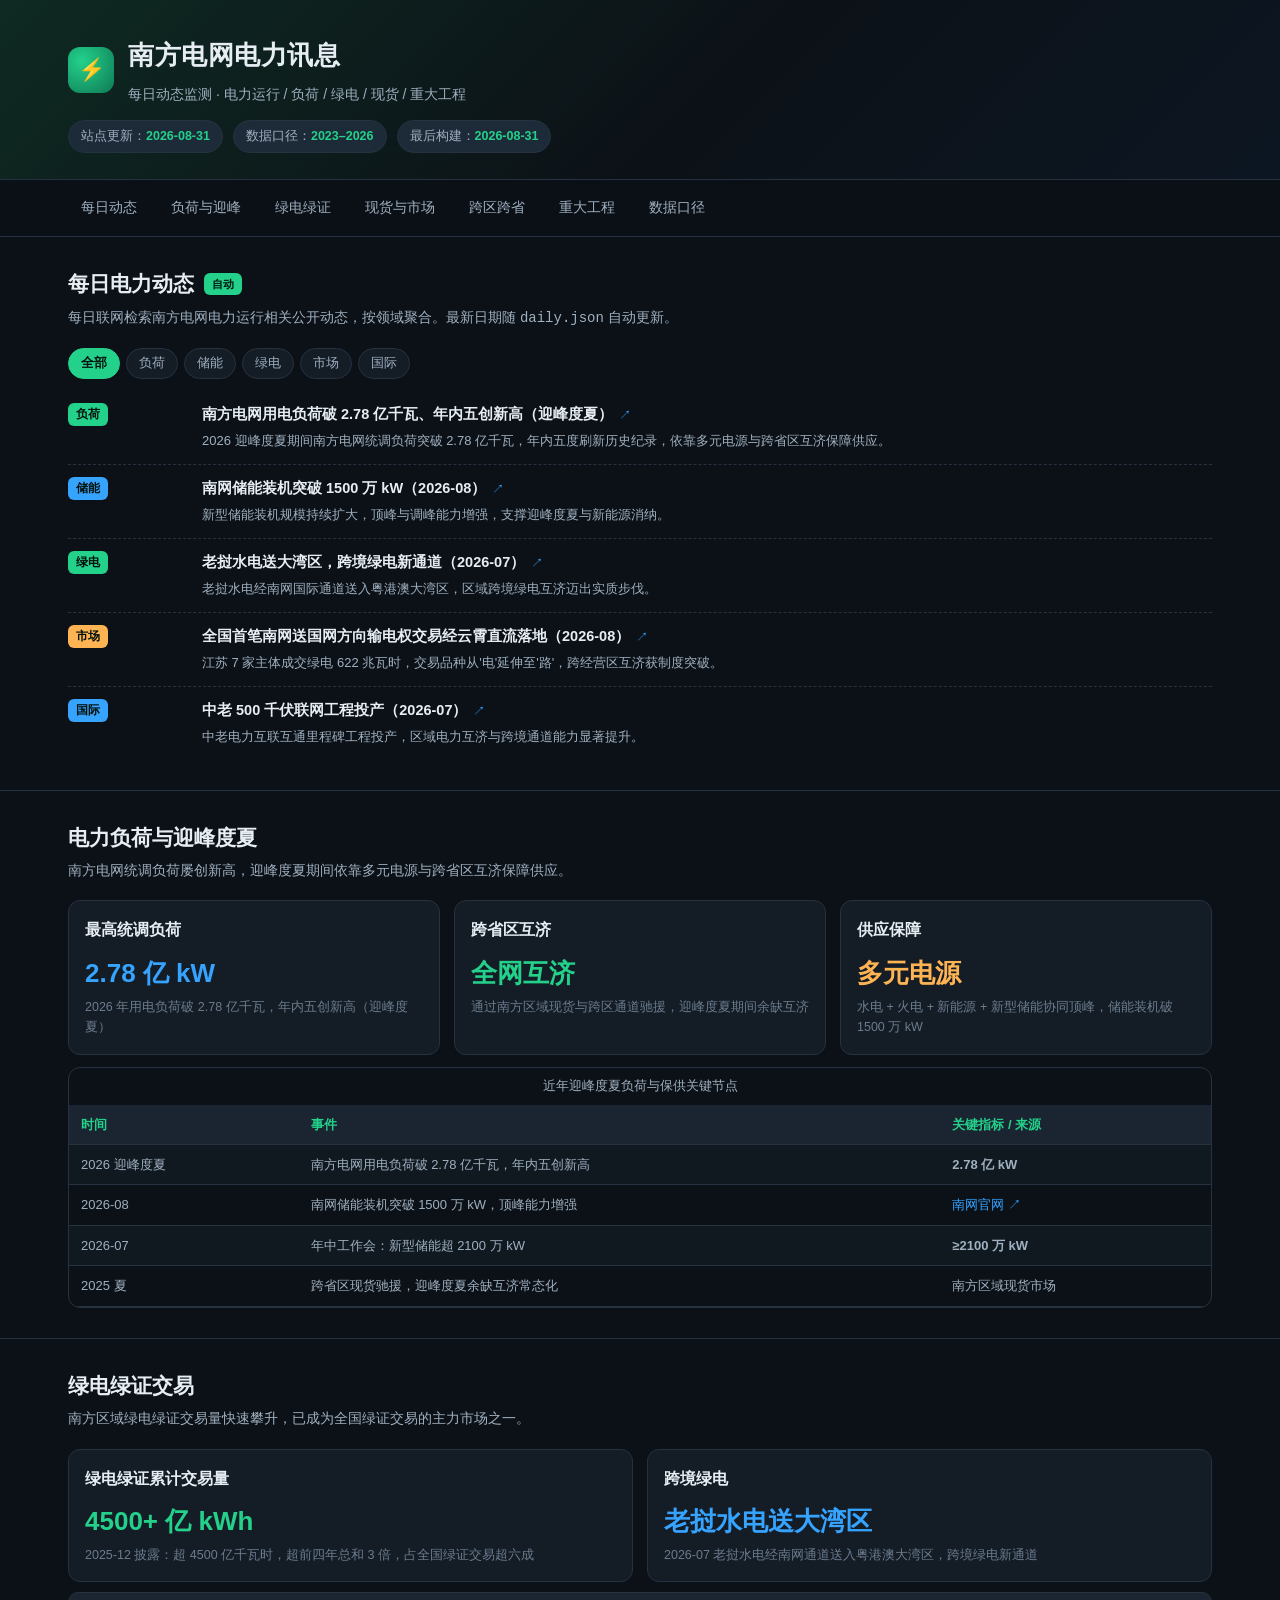
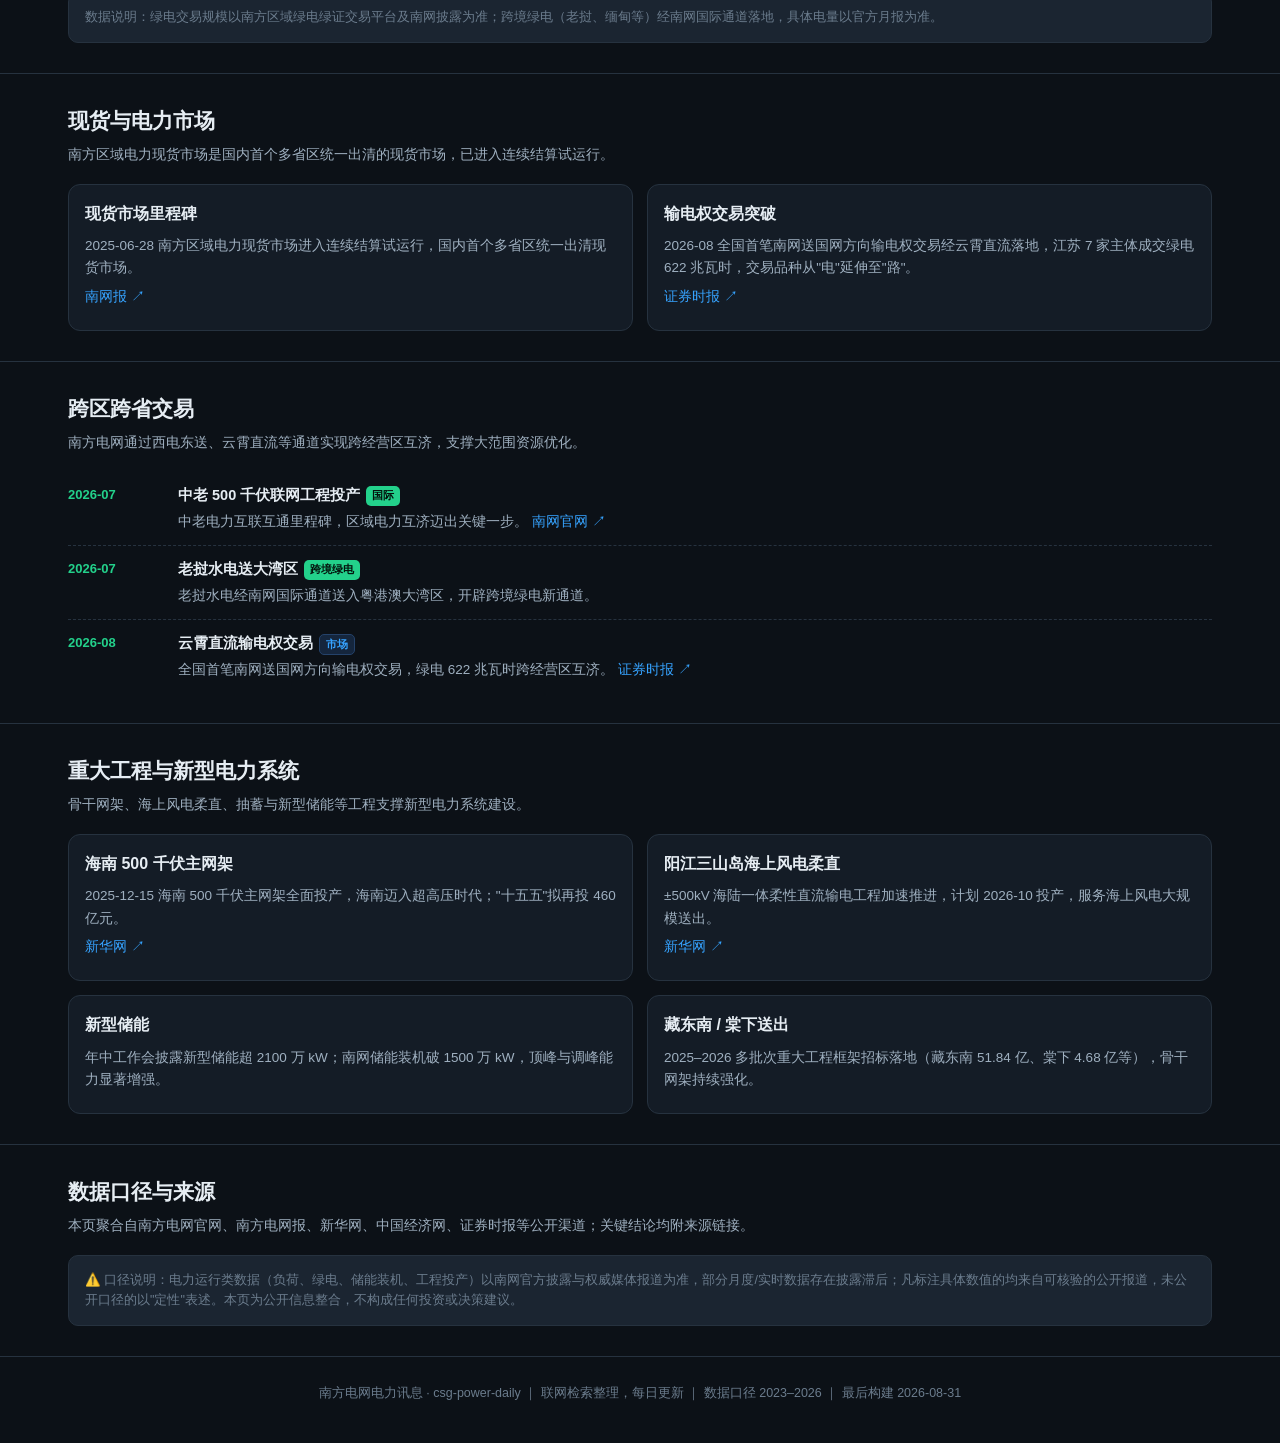
==== commit 0b732156: "sync index.html (csg-power-daily deploy)" ====
--- a/index.html
+++ b/index.html
@@ -1,1453 +1,321 @@
 <!DOCTYPE html>
 <html lang="zh-CN">
 <head>
-<meta charset="UTF-8" />
-<meta name="viewport" content="width=device-width, initial-scale=1.0" />
-<title>南方电网电力资讯日报 · 晨报仪表盘（领域聚焦版）</title>
+<meta charset="UTF-8">
+<meta name="viewport" content="width=device-width, initial-scale=1.0">
+<title>南方电网电力讯息 · 每日动态监测</title>
+<meta property="og:title" content="南方电网电力讯息 · 每日动态监测">
+<meta property="og:description" content="南方电网电力运行、负荷、绿电、现货与重大工程每日动态监测门户。">
+<meta property="og:type" content="website">
 <style>
   :root{
-    --bg:#0b1020;
-    --bg-soft:#11182e;
-    --card:#15203b;
-    --card-hover:#1b2949;
-    --line:#243355;
-    --text:#e8eefc;
-    --muted:#9fb0d0;
-    --accent:#3ee0c0;
-    --accent2:#5b8cff;
-    --warn:#ffcf6b;
-    --chip:#1f2d4d;
-    --shadow:0 10px 30px rgba(0,0,0,.35);
+    --bg:#0c1117; --panel:#141c26; --panel2:#1b2531; --line:#26323f;
+    --txt:#e6edf3; --dim:#9fb0c0; --muted:#6b7c8d;
+    --accent:#23d18b; --accent2:#36a3ff; --warn:#ffb454; --red:#ff6b6b;
+    --chip:#1d2a38;
   }
-  *{box-sizing:border-box;}
-  html{scroll-behavior:smooth;}
-  body{
-    margin:0;
-    font-family:"PingFang SC","Microsoft YaHei","Segoe UI",system-ui,-apple-system,sans-serif;
-    background:radial-gradient(1200px 600px at 80% -10%,rgba(91,140,255,.18),transparent 60%),
-               radial-gradient(900px 500px at -10% 10%,rgba(62,224,192,.12),transparent 55%),
-               var(--bg);
-    color:var(--text);
-    line-height:1.6;
-    -webkit-font-smoothing:antialiased;
-  }
-  a{color:inherit;}
-  .wrap{max-width:1180px;margin:0 auto;padding:0 20px 64px;}
-
-  /* ===== Hero ===== */
-  .hero{
-    padding:40px 20px 28px;text-align:center;
-    border-bottom:1px solid var(--line);
-    background:linear-gradient(180deg,rgba(91,140,255,.10),transparent);
-  }
-  .hero .kicker{font-size:13px;letter-spacing:3px;color:var(--accent);text-transform:uppercase;margin-bottom:10px;}
-  .hero h1{margin:0 0 6px;font-size:clamp(26px,4vw,40px);font-weight:800;
-    background:linear-gradient(90deg,#fff,var(--accent));-webkit-background-clip:text;background-clip:text;color:transparent;}
-  .hero .date{color:var(--muted);font-size:15px;margin-bottom:22px;}
-  .hero .stat-row{display:flex;flex-wrap:wrap;gap:14px;justify-content:center;}
-  .stat{background:var(--card);border:1px solid var(--line);border-radius:14px;padding:14px 20px;min-width:120px;box-shadow:var(--shadow);}
-  .stat .num{font-size:30px;font-weight:800;color:var(--accent);line-height:1;}
-  .stat .lbl{font-size:13px;color:var(--muted);margin-top:6px;}
-  .stat-link{cursor:pointer;transition:transform .18s,border-color .18s,box-shadow .18s;}
-  .stat-link:hover{transform:translateY(-3px);border-color:var(--accent);box-shadow:0 10px 26px rgba(0,0,0,.38);}
-  .stat-link:active{transform:translateY(-1px);}
-
-  /* ===== Nav ===== */
-  .nav{position:sticky;top:0;z-index:20;background:rgba(11,16,32,.82);backdrop-filter:blur(10px);
-    border-bottom:1px solid var(--line);padding:12px 0;}
-  .nav-inner{max-width:1180px;margin:0 auto;padding:0 20px;display:flex;flex-wrap:wrap;gap:10px;align-items:center;}
-  .nav a{text-decoration:none;font-size:14px;color:var(--muted);padding:7px 13px;border:1px solid var(--line);border-radius:999px;transition:.18s;white-space:nowrap;}
-  .nav a:hover{color:var(--text);border-color:var(--accent);background:var(--chip);}
-  .nav .dot{display:inline-block;width:8px;height:8px;border-radius:50%;background:var(--accent);margin-right:6px;vertical-align:middle;}
-  .nav .spacer{flex:1;}
-  .nav .status{font-size:12px;color:var(--muted);display:flex;align-items:center;gap:6px;}
-  .nav button{font:inherit;font-size:13px;cursor:pointer;color:var(--text);background:var(--chip);border:1px solid var(--line);border-radius:999px;padding:7px 14px;transition:.18s;}
-  .nav button:hover{border-color:var(--accent2);}
-
-  /* ===== Banner ===== */
-  .banner{margin:22px auto 0;max-width:1180px;padding:12px 18px;border-radius:12px;font-size:14px;display:flex;gap:10px;align-items:center;border:1px solid var(--line);}
-  .banner.ok{background:rgba(62,224,192,.10);border-color:rgba(62,224,192,.4);color:#bff7ec;}
-  .banner.fallback{background:rgba(255,207,107,.10);border-color:rgba(255,207,107,.4);color:#ffe6b0;}
-
-  /* ===== Toolbar + domain filter ===== */
-  .toolbar{max-width:1180px;margin:22px auto 0;padding:0 20px;}
-  .toolbar input{width:100%;font:inherit;font-size:15px;color:var(--text);background:var(--bg-soft);
-    border:1px solid var(--line);border-radius:12px;padding:12px 16px;outline:none;transition:.18s;}
-  .toolbar input:focus{border-color:var(--accent2);}
-  .domain-bar{display:flex;flex-wrap:wrap;gap:8px;margin-top:14px;}
-  .dpill{font-size:13px;cursor:pointer;color:var(--muted);background:var(--chip);border:1px solid var(--line);
-    border-radius:999px;padding:6px 13px;transition:.18s;display:flex;align-items:center;gap:7px;user-select:none;}
-  .dpill .swatch{width:9px;height:9px;border-radius:50%;}
-  .dpill:hover{color:var(--text);}
-  .dpill.active{color:#0b1020;font-weight:700;border-color:transparent;}
-  .dpill.active .swatch{box-shadow:0 0 0 2px rgba(255,255,255,.5);}
-
-  /* ===== Sections ===== */
-  .section{margin-top:38px;scroll-margin-top:64px;}
-  .section-head{display:flex;align-items:baseline;gap:12px;margin-bottom:16px;border-left:4px solid var(--accent);padding-left:12px;}
-  .section-head h2{margin:0;font-size:22px;font-weight:800;}
-  .section-head .count{color:var(--muted);font-size:14px;}
-  .grid{display:grid;gap:16px;grid-template-columns:repeat(auto-fill,minmax(300px,1fr));}
-  .card{background:var(--card);border:1px solid var(--line);border-radius:16px;padding:18px 18px 16px;
-    display:flex;flex-direction:column;gap:10px;transition:.18s;position:relative;overflow:hidden;}
-  .card:hover{transform:translateY(-3px);background:var(--card-hover);border-color:var(--accent2);box-shadow:var(--shadow);}
-  .card .idx{position:absolute;top:14px;right:14px;font-size:13px;font-weight:700;color:var(--accent);
-    background:rgba(62,224,192,.12);border:1px solid rgba(62,224,192,.3);border-radius:8px;padding:2px 8px;}
-  .card .title{font-size:16px;font-weight:700;line-height:1.45;padding-right:48px;}
-  .card .meta{display:flex;flex-wrap:wrap;gap:8px;align-items:center;}
-  .chip{font-size:12px;color:var(--muted);background:var(--chip);border:1px solid var(--line);border-radius:999px;padding:3px 10px;}
-  .chip.src{color:var(--accent2);border-color:rgba(91,140,255,.4);}
-  .chip.dom{color:#0b1020;font-weight:600;border-color:transparent;}
-  .card .summary{font-size:14px;color:#cfdbf2;flex:1;}
-  .card .link{align-self:flex-start;text-decoration:none;font-size:13px;font-weight:600;color:var(--accent);
-    border:1px solid rgba(62,224,192,.35);border-radius:8px;padding:6px 12px;transition:.18s;}
-  .card .link:hover{background:rgba(62,224,192,.12);}
-  .card.hide{display:none;}
-
-  /* ===== Footer ===== */
-  .foot{margin-top:48px;padding:24px 20px;border-top:1px solid var(--line);text-align:center;color:var(--muted);font-size:13px;line-height:1.8;}
-  .foot b{color:var(--text);}
-  .empty{text-align:center;color:var(--muted);padding:40px;display:none;}
+  *{box-sizing:border-box}
+  html{scroll-behavior:smooth}
+  body{margin:0;background:var(--bg);color:var(--txt);
+    font-family:-apple-system,"PingFang SC","Microsoft YaHei",Segoe UI,Roboto,Helvetica,Arial,sans-serif;
+    line-height:1.65;font-size:15px}
+  a{color:var(--accent2);text-decoration:none}
+  a:hover{text-decoration:underline}
+  .wrap{max-width:1180px;margin:0 auto;padding:0 18px}
+  header.hero{background:linear-gradient(135deg,#0e2a22 0%,#0c1117 55%,#0c1622 100%);
+    border-bottom:1px solid var(--line);padding:34px 0 26px}
+  .brand{display:flex;align-items:center;gap:14px;flex-wrap:wrap}
+  .logo{width:46px;height:46px;border-radius:12px;display:grid;place-items:center;
+    background:radial-gradient(circle at 30% 30%,#23d18b,#0f7a55);font-size:22px;font-weight:800;color:#04130d}
+  h1{font-size:26px;margin:0;letter-spacing:.5px}
+  .sub{color:var(--dim);margin-top:6px;font-size:14px}
+  .meta{margin-top:14px;display:flex;gap:10px;flex-wrap:wrap}
+  .pill{background:var(--chip);border:1px solid var(--line);color:var(--dim);
+    padding:5px 12px;border-radius:999px;font-size:12.5px}
+  .pill b{color:var(--accent)}
+  nav.toc{position:sticky;top:0;z-index:20;background:rgba(12,17,23,.92);
+    backdrop-filter:blur(8px);border-bottom:1px solid var(--line);padding:10px 0}
+  nav.toc .wrap{display:flex;gap:8px;flex-wrap:wrap}
+  nav.toc a{color:var(--dim);font-size:13.5px;padding:6px 12px;border-radius:8px;border:1px solid transparent}
+  nav.toc a:hover{background:var(--panel2);color:var(--txt);text-decoration:none}
+  section{padding:30px 0;border-bottom:1px solid var(--line)}
+  h2{font-size:21px;margin:0 0 4px;display:flex;align-items:center;gap:10px}
+  h2 .tag{font-size:11px;background:var(--accent);color:#04130d;padding:2px 8px;border-radius:6px;font-weight:700}
+  .lead{color:var(--dim);margin:0 0 18px;font-size:14px}
+  .grid{display:grid;gap:14px}
+  .g2{grid-template-columns:repeat(2,1fr)}
+  .g3{grid-template-columns:repeat(3,1fr)}
+  @media(max-width:880px){.g2,.g3{grid-template-columns:1fr}}
+  .card{background:var(--panel);border:1px solid var(--line);border-radius:12px;padding:16px}
+  .card h3{margin:0 0 8px;font-size:16px}
+  .card p{margin:6px 0;color:var(--dim);font-size:13.5px}
+  .card .big{font-size:26px;font-weight:800;color:var(--accent)}
+  .card .big.warn{color:var(--warn)}
+  .card .big.blue{color:var(--accent2)}
+  .stat-sub{color:var(--muted);font-size:12.5px;margin-top:2px}
+  .tblwrap{overflow-x:auto;border:1px solid var(--line);border-radius:12px;margin-top:12px}
+  table{border-collapse:collapse;width:100%;font-size:13px;min-width:640px}
+  .tbl th{background:var(--panel2);color:var(--accent);font-weight:700;text-align:left;padding:9px 12px;border-bottom:1px solid var(--line);position:sticky;top:0}
+  .tbl td{padding:9px 12px;border-bottom:1px solid var(--line);color:var(--dim)}
+  .tbl tr:nth-child(even) td{background:#101820}
+  .tbl td a{color:var(--accent2)}
+  .num{color:var(--accent);font-weight:700}
+  .badge{display:inline-block;font-size:10.5px;padding:1px 6px;border-radius:5px;margin-left:6px;vertical-align:middle}
+  .b-ok{background:var(--accent);color:#04130d}
+  .b-warn{background:#3a2e12;color:var(--warn);border:1px solid #5e4a1c}
+  .b-blue{background:#15263d;color:var(--accent2);border:1px solid #24426a}
+  .timeline{position:relative;margin-top:8px}
+  .tl{display:grid;grid-template-columns:96px 1fr;gap:14px;padding:12px 0;border-bottom:1px dashed var(--line)}
+  .tl:last-child{border-bottom:none}
+  .tl .date{color:var(--accent);font-weight:700;font-size:13px;white-space:nowrap}
+  .tl .body .t{font-size:14.5px;color:var(--txt);font-weight:600}
+  .tl .body .d{color:var(--dim);font-size:13.5px;margin-top:3px}
+  .tl .body .d a{color:var(--accent2)}
+  .filters{display:flex;gap:6px;flex-wrap:wrap;margin-bottom:12px}
+  .filters button{background:var(--panel);border:1px solid var(--line);color:var(--dim);
+    padding:6px 12px;border-radius:999px;font-size:12.5px;cursor:pointer}
+  .filters button.active{background:var(--accent);color:#04130d;font-weight:700;border-color:var(--accent)}
+  .news{display:grid;grid-template-columns:120px 1fr;gap:14px;padding:12px 0;border-bottom:1px dashed var(--line);align-items:start}
+  .news:last-child{border-bottom:none}
+  .news .dom{font-size:12px;font-weight:700;color:#04130d;background:var(--accent);padding:2px 8px;border-radius:6px;white-space:nowrap;width:fit-content}
+  .news .body .t{font-size:14.5px;color:var(--txt);font-weight:600}
+  .news .body .t a{color:var(--accent2);font-weight:400;font-size:12px;margin-left:6px}
+  .news .body .s{color:var(--dim);font-size:13px;margin-top:3px;line-height:1.7}
+  .disc{background:var(--panel2);border:1px solid var(--line);border-radius:10px;padding:14px 16px;color:var(--muted);font-size:12.5px;margin-top:10px}
+  footer{padding:26px 0 40px;color:var(--muted);font-size:12.5px;text-align:center}
+  .loading{color:var(--muted);font-size:13px;padding:10px 0}
 </style>
 </head>
 <body>
-
 <header class="hero">
-  <div class="kicker">CSG Power Daily · 领域聚焦版</div>
-  <h1>南方电网电力资讯日报</h1>
-  <div class="date" id="heroDate">—</div>
-  <div class="stat-row" id="heroStats"></div>
+  <div class="wrap">
+    <div class="brand">
+      <div class="logo">⚡</div>
+      <div>
+        <h1>南方电网电力讯息</h1>
+        <div class="sub">每日动态监测 · 电力运行 / 负荷 / 绿电 / 现货 / 重大工程</div>
+      </div>
+    </div>
+    <div class="meta">
+      <span class="pill">站点更新：<b id="siteUpdated">2026-08-31</b></span>
+      <span class="pill">数据口径：<b>2023–2026</b></span>
+      <span class="pill">最后构建：<b id="buildDate">2026-08-31</b></span>
+    </div>
+  </div>
 </header>
 
-<nav class="nav">
-  <div class="nav-inner">
-    <div class="nav-links" id="navLinks"></div>
-    <span class="spacer"></span>
-    <span class="status"><span class="dot" id="statusDot"></span><span id="statusText">初始化…</span></span>
-    <button id="refreshBtn" type="button">刷新</button>
+<nav class="toc">
+  <div class="wrap">
+    <a href="#daily">每日动态</a>
+    <a href="#load">负荷与迎峰</a>
+    <a href="#green">绿电绿证</a>
+    <a href="#market">现货与市场</a>
+    <a href="#inter">跨区跨省</a>
+    <a href="#project">重大工程</a>
+    <a href="#note">数据口径</a>
   </div>
 </nav>
 
-<div class="banner ok" id="banner" style="display:none;"></div>
-
-<div class="toolbar">
-  <input id="search" type="text" placeholder="🔍 按标题或摘要筛选（全局序号保持不变）…" autocomplete="off" />
-  <div class="domain-bar" id="domainBar"></div>
-</div>
-
-<main class="wrap" id="main"></main>
-
-<div class="empty" id="empty">没有匹配的条目。</div>
-
-<footer class="foot" id="foot"></footer>
+<section id="daily">
+  <div class="wrap">
+    <h2>每日电力动态 <span class="tag">自动</span></h2>
+    <p class="lead">每日联网检索南方电网电力运行相关公开动态，按领域聚合。最新日期随 <code>daily.json</code> 自动更新。</p>
+    <div class="filters" id="dailyFilters"></div>
+    <div id="dailyList"><div class="loading">加载中…</div></div>
+  </div>
+</section>
+
+<section id="load">
+  <div class="wrap">
+    <h2>电力负荷与迎峰度夏</h2>
+    <p class="lead">南方电网统调负荷屡创新高，迎峰度夏期间依靠多元电源与跨省区互济保障供应。</p>
+    <div class="grid g3">
+      <div class="card">
+        <h3>最高统调负荷</h3>
+        <div class="big blue">2.78 亿 kW</div>
+        <div class="stat-sub">2026 年用电负荷破 2.78 亿千瓦，年内五创新高（迎峰度夏）</div>
+      </div>
+      <div class="card">
+        <h3>跨省区互济</h3>
+        <div class="big">全网互济</div>
+        <div class="stat-sub">通过南方区域现货与跨区通道驰援，迎峰度夏期间余缺互济</div>
+      </div>
+      <div class="card">
+        <h3>供应保障</h3>
+        <div class="big warn">多元电源</div>
+        <div class="stat-sub">水电 + 火电 + 新能源 + 新型储能协同顶峰，储能装机破 1500 万 kW</div>
+      </div>
+    </div>
+    <div class="tblwrap">
+      <table class="tbl">
+        <caption style="caption-side:top;color:var(--dim);font-size:12.5px;padding:8px 12px">近年迎峰度夏负荷与保供关键节点</caption>
+        <tr><th>时间</th><th>事件</th><th>关键指标 / 来源</th></tr>
+        <tr><td>2026 迎峰度夏</td><td>南方电网用电负荷破 2.78 亿千瓦，年内五创新高</td><td class="num">2.78 亿 kW</td></tr>
+        <tr><td>2026-08</td><td>南网储能装机突破 1500 万 kW，顶峰能力增强</td><td><a href="https://www.csg.cn" target="_blank">南网官网 ↗</a></td></tr>
+        <tr><td>2026-07</td><td>年中工作会：新型储能超 2100 万 kW</td><td class="num">≥2100 万 kW</td></tr>
+        <tr><td>2025 夏</td><td>跨省区现货驰援，迎峰度夏余缺互济常态化</td><td>南方区域现货市场</td></tr>
+      </table>
+    </div>
+  </div>
+</section>
+
+<section id="green">
+  <div class="wrap">
+    <h2>绿电绿证交易</h2>
+    <p class="lead">南方区域绿电绿证交易量快速攀升，已成为全国绿证交易的主力市场之一。</p>
+    <div class="grid g2">
+      <div class="card">
+        <h3>绿电绿证累计交易量</h3>
+        <div class="big">4500+ 亿 kWh</div>
+        <div class="stat-sub">2025-12 披露：超 4500 亿千瓦时，超前四年总和 3 倍，占全国绿证交易超六成</div>
+      </div>
+      <div class="card">
+        <h3>跨境绿电</h3>
+        <div class="big blue">老挝水电送大湾区</div>
+        <div class="stat-sub">2026-07 老挝水电经南网通道送入粤港澳大湾区，跨境绿电新通道</div>
+      </div>
+    </div>
+    <div class="disc">数据说明：绿电交易规模以南方区域绿电绿证交易平台及南网披露为准；跨境绿电（老挝、缅甸等）经南网国际通道落地，具体电量以官方月报为准。</div>
+  </div>
+</section>
+
+<section id="market">
+  <div class="wrap">
+    <h2>现货与电力市场</h2>
+    <p class="lead">南方区域电力现货市场是国内首个多省区统一出清的现货市场，已进入连续结算试运行。</p>
+    <div class="grid g2">
+      <div class="card">
+        <h3>现货市场里程碑</h3>
+        <p>2025-06-28 南方区域电力现货市场进入连续结算试运行，国内首个多省区统一出清现货市场。</p>
+        <p><a href="https://csg.cn/epaper/epaper/nfdwb/html/2026-01/15/content_131.htm" target="_blank">南网报 ↗</a></p>
+      </div>
+      <div class="card">
+        <h3>输电权交易突破</h3>
+        <p>2026-08 全国首笔南网送国网方向输电权交易经云霄直流落地，江苏 7 家主体成交绿电 622 兆瓦时，交易品种从"电"延伸至"路"。</p>
+        <p><a href="https://egs.stcn.com/news/detail/2331847.html" target="_blank">证券时报 ↗</a></p>
+      </div>
+    </div>
+  </div>
+</section>
+
+<section id="inter">
+  <div class="wrap">
+    <h2>跨区跨省交易</h2>
+    <p class="lead">南方电网通过西电东送、云霄直流等通道实现跨经营区互济，支撑大范围资源优化。</p>
+    <div class="timeline">
+      <div class="tl"><div class="date">2026-07</div><div class="body"><div class="t">中老 500 千伏联网工程投产<span class="badge b-ok">国际</span></div><div class="d">中老电力互联互通里程碑，区域电力互济迈出关键一步。 <a href="https://www.csg.cn" target="_blank">南网官网 ↗</a></div></div></div>
+      <div class="tl"><div class="date">2026-07</div><div class="body"><div class="t">老挝水电送大湾区<span class="badge b-ok">跨境绿电</span></div><div class="d">老挝水电经南网国际通道送入粤港澳大湾区，开辟跨境绿电新通道。</div></div></div>
+      <div class="tl"><div class="date">2026-08</div><div class="body"><div class="t">云霄直流输电权交易<span class="badge b-blue">市场</span></div><div class="d">全国首笔南网送国网方向输电权交易，绿电 622 兆瓦时跨经营区互济。 <a href="https://egs.stcn.com/news/detail/2331847.html" target="_blank">证券时报 ↗</a></div></div></div>
+    </div>
+  </div>
+</section>
+
+<section id="project">
+  <div class="wrap">
+    <h2>重大工程与新型电力系统</h2>
+    <p class="lead">骨干网架、海上风电柔直、抽蓄与新型储能等工程支撑新型电力系统建设。</p>
+    <div class="grid g2">
+      <div class="card">
+        <h3>海南 500 千伏主网架</h3>
+        <p>2025-12-15 海南 500 千伏主网架全面投产，海南迈入超高压时代；"十五五"拟再投 460 亿元。</p>
+        <p><a href="http://hq.xinhuanet.com/20251216/386db011a20d4eb090f2446e6878131d/c.html" target="_blank">新华网 ↗</a></p>
+      </div>
+      <div class="card">
+        <h3>阳江三山岛海上风电柔直</h3>
+        <p>±500kV 海陆一体柔性直流输电工程加速推进，计划 2026-10 投产，服务海上风电大规模送出。</p>
+        <p><a href="http://www.guangdong.xinhua.org/20250408/7576719cf85e43f08e30c4e92ce0da96/c.html" target="_blank">新华网 ↗</a></p>
+      </div>
+      <div class="card">
+        <h3>新型储能</h3>
+        <p>年中工作会披露新型储能超 2100 万 kW；南网储能装机破 1500 万 kW，顶峰与调峰能力显著增强。</p>
+      </div>
+      <div class="card">
+        <h3>藏东南 / 棠下送出</h3>
+        <p>2025–2026 多批次重大工程框架招标落地（藏东南 51.84 亿、棠下 4.68 亿等），骨干网架持续强化。</p>
+      </div>
+    </div>
+  </div>
+</section>
+
+<section id="note">
+  <div class="wrap">
+    <h2>数据口径与来源</h2>
+    <p class="lead">本页聚合自南方电网官网、南方电网报、新华网、中国经济网、证券时报等公开渠道；关键结论均附来源链接。</p>
+    <div class="disc">
+      ⚠️ 口径说明：电力运行类数据（负荷、绿电、储能装机、工程投产）以南网官方披露与权威媒体报道为准，部分月度/实时数据存在披露滞后；凡标注具体数值的均来自可核验的公开报道，未公开口径的以"定性"表述。本页为公开信息整合，不构成任何投资或决策建议。
+    </div>
+  </div>
+</section>
+
+<footer>
+  <div class="wrap">
+    南方电网电力讯息 · csg-power-daily ｜ 联网检索整理，每日更新 ｜ 数据口径 2023–2026 ｜ 最后构建 <span id="buildDate2">2026-08-31</span>
+  </div>
+</footer>
 
 <script>
-/* =========================================================================
-   南方电网电力资讯日报 · 单文件仪表盘（领域聚焦版）
-   聚焦领域：电能质量、电力电子、智能电网、低压智能台区、配电网、
-            服务类、物资工具类、应急工具类。
-   数据为构建时联网聚合（南方电网官媒、人民日报、科技日报、央视、中国电
-   机工程学报、中国电力、中国能源报、界面新闻等公开来源），按五个固定版
-   块整理、全局连续编号，每条标注所属领域。
-   运行时：优先读取同目录固定地址 ./daily-report.json（由每日定时任务刷新，
-   网页地址不变）；读取失败或为空则回退内置「最新一期」数据；当日数据未生成
-   时回退最近一期。联网状态仅作提示，不影响数据加载。
-   ========================================================================= */
-
-const DATA_URL = "./daily-report.json"; // 部署后与页面同目录，地址固定；每天由定时任务重新生成
-
-const DOMAINS = [
-  {key:"电能质量",   color:"#ff8fab"},
-  {key:"电力电子",   color:"#ffb86b"},
-  {key:"智能电网",   color:"#5b8cff"},
-  {key:"低压智能台区",color:"#3ee0c0"},
-  {key:"配电网",     color:"#8b7bff"},
-  {key:"服务类",     color:"#6be0a0"},
-  {key:"物资工具类", color:"#f5d76e"},
-  {key:"应急工具类", color:"#ff6b6b"}
-];
-const DOMAIN_COLOR = Object.fromEntries(DOMAINS.map(d=>[d.key,d.color]));
-
-const EMBEDDED_REPORT = {
-  "date": "2026-08-06",
-  "source": "南方电网官媒 / 南网供应链统一服务平台 / 南网科研院 / 各省电网公司 等联网聚合检索（仅南方电网）",
-  "sections": [
-    {
-      "id": "model",
-      "name": "模型发布/更新",
-      "icon": "🤖",
-      "items": [
-        {
-          "title": "世界首个原生电力专业大模型NWHR发布",
-          "source": "南方电网",
-          "url": "https://www.csg.cn/m/xwzx/nwyw/202512/t20251223_351865.html",
-          "date": "2025年12月23日",
-          "summary": "怀柔国家实验室与南方电网联合发布NWHR电力生产大模型AIEPSV1.0，为全球首个原生电力专业大模型。",
-          "domain": "智能电网",
-          "sectionId": "model"
-        },
-        {
-          "title": "大瓦特—多模态2.0通过信通院工业大模型评测",
-          "source": "南方电网",
-          "url": "https://www.csg.cn/xwzx/2026/2026gsyw/202607/t20260717_356348.html",
-          "date": "2026年7月17日",
-          "summary": "南方电网自研电力专属多模态大模型成为行业首款通过中国信通院成熟度评测的模型，日均十万级推理。",
-          "domain": "智能电网",
-          "sectionId": "model"
-        },
-        {
-          "title": "大瓦特·天衍一体化AI负荷预测系统单轨运行",
-          "source": "南方电网报",
-          "url": "https://www.csg.cn/xwzx/2026/2026yxcz/202606/t20260605_355602.html",
-          "date": "2026年6月5日",
-          "summary": "多种AI算法自动测算南方五省区未来14天负荷，全面替代人工预测，全年准确率均值超98%。",
-          "domain": "智能电网",
-          "sectionId": "model"
-        },
-        {
-          "title": "夸父新能源高精度功率预测系统亮相展会",
-          "source": "南方电网报",
-          "url": "https://csg.cn/epaper/epaper/nfdwb/html/2025-09/19/content_2807.htm",
-          "date": "2025年9月19日",
-          "summary": "南网人工智能公司研发，融合超20套AI预测算法，风光功率预测准确率高出国标3至7个百分点。",
-          "domain": "智能电网",
-          "sectionId": "model"
-        },
-        {
-          "title": "大瓦特·云睿配网规划智能体入选WAIC镇馆之宝",
-          "source": "科技日报",
-          "url": "https://www.stdaily.com/web/gdxw/2026-07/17/content_549211.html",
-          "date": "2026年7月17日",
-          "summary": "南方电网AI原生配电网规划智能体10分钟生成规划报告，规划效率提升80%，为央企唯一上榜项目。",
-          "domain": "配电网",
-          "sectionId": "model"
-        },
-        {
-          "title": "云南电网自主研发多模态规划智能体云睿",
-          "source": "南方电网报",
-          "url": "https://www.csg.cn/xwzx/2026/2026yxcz/202606/t20260626_355934.html",
-          "date": "2026年6月26日",
-          "summary": "已部署于南网数字平台，语音交互完成源荷预测到报告生成，规划方案编制效率提升200%以上。",
-          "domain": "配电网",
-          "sectionId": "model"
-        },
-        {
-          "title": "配网抢修指挥官智能系统全域应用",
-          "source": "南方电网报",
-          "url": "https://www.csg.cn/epaper/epaper/nfdwb/html/2026-05/29/content_1534.htm",
-          "date": "2026年5月29日",
-          "summary": "依托大瓦特32B电力专用大模型，线路跳闸秒级感知，故障研判由15分钟压缩至1分钟内。",
-          "domain": "配电网",
-          "sectionId": "model"
-        },
-        {
-          "title": "昆明供电局配网AI故障定位助手上线",
-          "source": "南方电网报",
-          "url": "https://csg.cn/epaper/epaper/nfdwb/html/2026-03/17/content_656.htm",
-          "date": "2026年3月17日",
-          "summary": "基于故障录波与AI算法融合多源数据，故障类型识别准确率87.6%，定位平均耗时下降58%。",
-          "domain": "配电网",
-          "sectionId": "model"
-        },
-        {
-          "title": "东莞供电局建成南网首个日线损AI分析智能体",
-          "source": "南方电网报",
-          "url": "https://csg.cn/epaper/epaper/nfdwb/html/2025-09/12/content_2744.htm",
-          "date": "2025年9月12日",
-          "summary": "基于MoE架构，单条线损分析由1小时缩至10秒，已筛查2万个异常台区、定位778个计量故障。",
-          "domain": "低压智能台区",
-          "sectionId": "model"
-        },
-        {
-          "title": "云南昭通电网首台电鸿智能台区终端上线",
-          "source": "云南电网昭通供电局",
-          "url": "https://k.sina.com.cn/article_6824573189_196c6b90502002gy0c.html",
-          "date": "2025年12月3日",
-          "summary": "基于电力鸿蒙OS自动识别台区拓扑、集成17类数据，智能研判低压故障，自愈时间缩至2分钟内。",
-          "domain": "低压智能台区",
-          "sectionId": "model"
-        },
-        {
-          "title": "南网科研院自研实时仿真平台RES首次投运",
-          "source": "南方电网报",
-          "url": "https://www.csg.cn/epaper/epaper/nfdwb/html/2026-07/24/content_2300.htm",
-          "date": "2026年7月24日",
-          "summary": "自主可控电磁暂态实时仿真平台RES正式投运，支撑阳江三山岛海上风电柔直工程试验。",
-          "domain": "电力电子",
-          "sectionId": "model"
-        },
-        {
-          "title": "大瓦特·驭电智能仿真大模型入选国之重器",
-          "source": "南方电网报",
-          "url": "https://csg.cn/epaper/epaper/nfdwb/html/2025-01/10/content_97.htm",
-          "date": "2025年1月10日",
-          "summary": "全球首款电力系统智能仿真专业大模型入选央企十大国之重器，分析速度较传统提升1000倍。",
-          "domain": "电力电子",
-          "sectionId": "model"
-        },
-        {
-          "title": "云南文山供电局研发谐波谐振告警及溯源装置",
-          "source": "中国能源新闻网",
-          "url": "https://cpnn.com.cn/qiye/jishu2023/202410/t20241028_1746675.html",
-          "date": "2024年10月28日",
-          "summary": "搭建文山电网谐波潮流计算模型，主持研发云南电网首套谐波谐振判定与溯源装置。",
-          "domain": "电能质量",
-          "sectionId": "model"
-        },
-        {
-          "title": "深圳实现敏感用户供电质量监测终端全覆盖",
-          "source": "深圳供电局",
-          "url": "https://www.sz.csg.cn/xwzx/gsxw/202607/t20260709_1773.html",
-          "date": "2026年7月9日",
-          "summary": "建成全国最大供电质量监测网，电压暂降等事件实现毫秒级感知、秒级上报与主动告警。",
-          "domain": "电能质量",
-          "sectionId": "model"
-        },
-        {
-          "title": "南方电网供应链域L1级大模型正式上线",
-          "source": "南方电网",
-          "url": "https://csg.cn/xwzx/2025/2025gsyw/202509/t20250902_349668.html",
-          "date": "2025年9月2日",
-          "summary": "自研供应链NLP与CV大模型部署上线，可识别89类电力物资，采购文件编审效率提升50%以上。",
-          "domain": "物资工具类",
-          "sectionId": "model"
-        },
-        {
-          "title": "肇庆供电局研发6款物资管控AI智能工具",
-          "source": "南方电网报",
-          "url": "https://csg.cn/epaper/epaper/nfdwb/html/2026-06/12/content_1725.htm",
-          "date": "2026年6月12日",
-          "summary": "物资需求AI审核助手等工具落地，单项目审核由1小时压缩至15分钟，准确率提升至98.5%。",
-          "domain": "物资工具类",
-          "sectionId": "model"
-        },
-        {
-          "title": "南网在线小赫兹智能体AI助手正式上线",
-          "source": "南方电网报",
-          "url": "https://csg.cn/m/xwzx/yxcz/202606/t20260623_355881.html",
-          "date": "2026年6月23日",
-          "summary": "依托大瓦特·知音电力客服大模型，提供电费查缴、停电报障、业扩报装等自然语言一站式服务。",
-          "domain": "服务类",
-          "sectionId": "model"
-        },
-        {
-          "title": "南网联合华为发布大瓦特·知音AI白皮书",
-          "source": "南方电网报",
-          "url": "https://www.csg.cn/epaper/epaper/nfdwb/html/2026-07/28/content_2327.htm",
-          "date": "2026年7月28日",
-          "summary": "构建1+5智能体集群与运行治理体系，已服务用户超2.7亿，日承接服务请求10万余宗。",
-          "domain": "服务类",
-          "sectionId": "model"
-        },
-        {
-          "title": "大瓦特·天象电力气象大模型入选央企AI榜单",
-          "source": "南方电网报",
-          "url": "https://csg.cn/epaper/epaper/nfdwb/html/2026-07/21/content_2268.htm",
-          "date": "2026年7月21日",
-          "summary": "国内首套1公里精细化电力气象专用大模型，预见期15天，台风前72小时给出逐小时风级变化。",
-          "domain": "应急工具类",
-          "sectionId": "model"
-        },
-        {
-          "title": "南网科研院汛捷智能体与驭理AI研究员投用",
-          "source": "南方电网报",
-          "url": "https://csg.cn/epaper/epaper/nfdwb/html/2026-07/10/content_2132.htm",
-          "date": "2026年7月10日",
-          "summary": "基于近十年206起洪涝、45次台风数据训练，打通灾前预警、实时研判、灾后复盘全链条。",
-          "domain": "应急工具类",
-          "sectionId": "model"
-        }
-      ]
-    },
-    {
-      "id": "product",
-      "name": "产品发布/更新",
-      "icon": "📦",
-      "items": [
-        {
-          "title": "非侵入式大量程高精度电压传感器在柳州换流站挂网",
-          "source": "南网50Hz（新浪新闻）",
-          "url": "https://www.sina.cn/news/detail/5280050577934219.html",
-          "date": "2026年3月24日",
-          "summary": "南网超高压牵头研制的±1200千伏电压传感器完成挂网试运行，精度优于0.2%，国际领先。",
-          "domain": "电力电子",
-          "sectionId": "product"
-        },
-        {
-          "title": "新型6.5千伏/8千安IGCT换流阀在龙门换流站挂网运行",
-          "source": "南方电网报",
-          "url": "https://www.csg.cn/xwzx/2026/2026gsyw/202606/t20260623_355824.html",
-          "date": "2026年6月23日",
-          "summary": "南网超高压牵头研制的IGCT换流阀在昆柳龙直流龙门站挂网，核心装备100%自主可控。",
-          "domain": "电力电子",
-          "sectionId": "product"
-        },
-        {
-          "title": "全球首套±800千伏无源无线量子电流传感器研制成功",
-          "source": "南方电网报",
-          "url": "https://csg.cn/xwzx/2026/2026gsyw/202607/t20260707_356100.html",
-          "date": "2026年7月7日",
-          "summary": "南网超高压联合数研院研制，突破无源无线量子传感技术，量程亚毫安至10千安。",
-          "domain": "电力电子",
-          "sectionId": "product"
-        },
-        {
-          "title": "集成分布式耗能型柔直换流阀通过鉴定达国际领先",
-          "source": "南方电网报",
-          "url": "https://csg.cn/epaper/epaper/nfdwb/html/2026-03/27/content_768.htm",
-          "date": "2026年3月27日",
-          "summary": "南网科研院研制的柔直换流阀通过鉴定，国际领先，提升新能源柔性送出能力。",
-          "domain": "电力电子",
-          "sectionId": "product"
-        },
-        {
-          "title": "云南昭通电鸿智能台区终端批量接入运行",
-          "source": "网易",
-          "url": "https://www.163.com/dy/article/KGEEJK1M05346936.html",
-          "date": "2025年12月10日",
-          "summary": "昭通供电局部署电鸿智能台区终端，实现低压台区透明化感知与智能调控。",
-          "domain": "低压智能台区",
-          "sectionId": "product"
-        },
-        {
-          "title": "南网数字集团完成电鸿中低压协同自愈实验",
-          "source": "同花顺",
-          "url": "https://m.10jqka.com.cn/20260116/c674087813.shtml",
-          "date": "2026年1月16日",
-          "summary": "电鸿物联OS支撑中低压协同自愈，验证台区间故障秒级隔离与复电。",
-          "domain": "低压智能台区",
-          "sectionId": "product"
-        },
-        {
-          "title": "贵阳电鸿智能配电房投运提升供电可靠性",
-          "source": "央广网",
-          "url": "https://www.cnr.cn/gz/yaowen/20260801/t20260801_527740746.shtml",
-          "date": "2026年8月1日",
-          "summary": "贵阳投运电鸿智能配电房，实现设备状态全感知与低压透明化运维。",
-          "domain": "低压智能台区",
-          "sectionId": "product"
-        },
-        {
-          "title": "大瓦特—多模态2.0大模型通过权威评测",
-          "source": "南方电网报",
-          "url": "https://csg.cn/m/xwzx/nwyw/202607/t20260714_356317.html",
-          "date": "2026年7月14日",
-          "summary": "南网大模型大瓦特—多模态2.0通过评测，在电力视觉理解等任务达到领先水平。",
-          "domain": "智能电网",
-          "sectionId": "product"
-        },
-        {
-          "title": "南网科研院发布NWHR电力生产大模型",
-          "source": "南方电网报",
-          "url": "https://csg.cn/xwzx/2025/2025gsyw/202512/t20251223_351853.html",
-          "date": "2025年12月23日",
-          "summary": "南网科研院发布云睿NWHR电力生产大模型，赋能设备运维与调度智能决策。",
-          "domain": "智能电网",
-          "sectionId": "product"
-        },
-        {
-          "title": "电力具身智能机器人变电站试点应用",
-          "source": "南方电网报",
-          "url": "https://csg.cn/xwzx/2026/2026yxcz/202607/t20260731_356569.html",
-          "date": "2026年7月31日",
-          "summary": "南网在变电站试点电力具身智能机器人，实现自主巡检与异常处置。",
-          "domain": "智能电网",
-          "sectionId": "product"
-        },
-        {
-          "title": "广西容县配电自动化开关投运",
-          "source": "新华网",
-          "url": "http://gx.xinhuanet.com/20260503/6cc77ef2f63244a7ac8803d7ed694b27/c.html",
-          "date": "2026年5月3日",
-          "summary": "容县投运配电自动化开关，提升配网故障自愈与供电可靠性。",
-          "domain": "配电网",
-          "sectionId": "product"
-        },
-        {
-          "title": "毕节大方投运新型一二次融合自动化开关",
-          "source": "腾讯新闻",
-          "url": "https://new.qq.com/rain/a/20260605A07Z1E00",
-          "date": "2026年6月5日",
-          "summary": "大方县投运新型一二次融合柱上开关，增强配网自动化与线损管控。",
-          "domain": "配电网",
-          "sectionId": "product"
-        },
-        {
-          "title": "海南省级电压暂降敏感客户监测系统上线",
-          "source": "南方电网报",
-          "url": "https://csg.cn/xwzx/2026/2026yxcz/202604/t20260408_354469.html",
-          "date": "2026年4月",
-          "summary": "海南电网建成省级电压暂降敏感客户监测系统，精准掌握电能质量。",
-          "domain": "电能质量",
-          "sectionId": "product"
-        },
-        {
-          "title": "百色田阳首套电压暂降监测装置投运",
-          "source": "中华网",
-          "url": "https://hs.china.com.cn/2026-06/30/content_43454860.html",
-          "date": "2026年6月30日",
-          "summary": "田阳投运首套电压暂降监测装置，提升重点客户电能质量治理能力。",
-          "domain": "电能质量",
-          "sectionId": "product"
-        },
-        {
-          "title": "海南自贸港电压暂降实现毫秒级精准监测",
-          "source": "南方电网报",
-          "url": "https://www.csg.cn/m/xwzx/yxcz/202512/t20251219_351836.html",
-          "date": "2025年12月",
-          "summary": "海南部署变频器短时能量源装置，对敏感负荷电压暂降毫秒级治理。",
-          "domain": "电能质量",
-          "sectionId": "product"
-        },
-        {
-          "title": "南网电子采购交易平台国际版上线",
-          "source": "南方电网报",
-          "url": "https://csg.cn/epaper/epaper/nfdwb/html/2026-07/10/content_2157.htm",
-          "date": "2026年7月10日",
-          "summary": "南网供应链上线电子采购交易平台国际版，支撑跨境供应链协同。",
-          "domain": "物资工具类",
-          "sectionId": "product"
-        },
-        {
-          "title": "南网供应链e链供创平台发布",
-          "source": "南方电网报",
-          "url": "https://csg.cn/epaper/epaper/nfdwb/html/2026-07/17/content_2219.htm",
-          "date": "2026年7月17日",
-          "summary": "南网供应链发布e链供创平台，赋能产业链协同与数字采购生态。",
-          "domain": "物资工具类",
-          "sectionId": "product"
-        },
-        {
-          "title": "广州供电局投运固态储氢氢能应急电源车",
-          "source": "南方网",
-          "url": "https://static.nfnews.com/content/202510/22/c11841320.html",
-          "date": "2025年10月",
-          "summary": "广州供电局投运固态储氢应急电源车，零碳静音保障保供电场景。",
-          "domain": "应急工具类",
-          "sectionId": "product"
-        },
-        {
-          "title": "深圳投运移动储能应急电源车",
-          "source": "新浪财经",
-          "url": "https://cj.sina.com.cn/articles/view/7857141524/1d452771401901u1t2",
-          "date": "2025年11月",
-          "summary": "深圳投运移动储能电源车，可快速接入重要负荷实现不间断供电。",
-          "domain": "应急工具类",
-          "sectionId": "product"
-        },
-        {
-          "title": "南方电网算电协同服务专区正式上线",
-          "source": "南方电网报",
-          "url": "https://www.csg.cn/m/xwzx/yxcz/202605/t20260526_355446.html",
-          "date": "2026年5月26日",
-          "summary": "南网在线推出算电协同服务专区，提供绿电绿证与算力撮合一站式服务。",
-          "domain": "服务类",
-          "sectionId": "product"
-        }
-      ]
-    },
-    {
-      "id": "industry",
-      "name": "行业动态",
-      "icon": "📰",
-      "items": [
-        {
-          "title": "南方电网解读全面提升供电质量专项行动方案",
-          "source": "中国南方电网",
-          "url": "https://www.csg.cn/xwzx/2026/2026gsyw/202606/t20260602_355539.html",
-          "date": "2026年6月2日",
-          "summary": "南网副总经理吴小辰解读国家供电质量提升专项行动，梳理21个电压暂降敏感行业耐受标准，拟定15项51条举措。",
-          "domain": "电能质量",
-          "sectionId": "industry"
-        },
-        {
-          "title": "海南电网投运省级电压暂降敏感客户监测系统",
-          "source": "南方电网报",
-          "url": "https://csg.cn/xwzx/2026/2026yxcz/202604/t20260408_354469.html",
-          "date": "2026年4月8日",
-          "summary": "系统已接入220台电能质量监测终端、549个监测点，可毫秒级捕捉并主动告警，年底实现敏感用户监测全覆盖。",
-          "domain": "电能质量",
-          "sectionId": "industry"
-        },
-        {
-          "title": "电能护航自贸港 南网170余名骨干跨省驰援海南",
-          "source": "南方电网报",
-          "url": "https://csg.cn/epaper/epaper/nfdwb/html/2026-01/27/content_218.htm",
-          "date": "2026年1月27日",
-          "summary": "近20家单位170余名骨干组成7个工作小组，聚焦电能质量跃升、抗台加固等领域，“十五五”在琼投资460亿元。",
-          "domain": "电能质量",
-          "sectionId": "industry"
-        },
-        {
-          "title": "南网两年完成近10万个问题台区治理建强配电网",
-          "source": "南方电网报",
-          "url": "https://csg.cn/epaper/epaper/nfdwb/html/2026-03/24/content_718.htm",
-          "date": "2026年3月24日",
-          "summary": "统筹超200亿元资金实施5万余个基建项目，2026年春节相关问题同比降97%以上，将开展三年攻坚行动。",
-          "domain": "配电网",
-          "sectionId": "industry"
-        },
-        {
-          "title": "南方电网实施配电网巩固提升行动 扩大有效投资",
-          "source": "中国南方电网",
-          "url": "https://www.csg.cn/m/xwzx/nwyw/202601/t20260123_352754.html",
-          "date": "2026年1月23日",
-          "summary": "海南启动9市县111个乡镇配网“一镇一缆”专项，深圳为APEC峰会启动配网全面提升行动。",
-          "domain": "配电网",
-          "sectionId": "industry"
-        },
-        {
-          "title": "清远供电局台区透明化技术获评国际领先水平",
-          "source": "南方+客户端（今日头条）",
-          "url": "https://www.toutiao.com/article/7604498087906427398/",
-          "date": "2026年2月8日",
-          "summary": "“一台区一终端+电鸿操作系统底座”方案通过中电联鉴定，实现分布式光伏可观可测可控可调“四可”管理。",
-          "domain": "低压智能台区",
-          "sectionId": "industry"
-        },
-        {
-          "title": "云南芒市芒晃村建成低压透明配电网示范台区",
-          "source": "新华网云南频道",
-          "url": "https://www.yn.xinhuanet.com/20260123/ac9ecddbee774db1ab344f06be482bc3/c.html",
-          "date": "2026年1月23日",
-          "summary": "部署德宏首台“电鸿”智能台区终端，配变增至3台并加装换相开关，低压配网故障同比下降88.24%。",
-          "domain": "低压智能台区",
-          "sectionId": "industry"
-        },
-        {
-          "title": "全国首个海陆一体柔直工程海上心脏完成浮托安装",
-          "source": "南网50Hz（今日头条）",
-          "url": "https://www.toutiao.com/article/7666419607179248169",
-          "date": "2026年7月25日",
-          "summary": "阳江三山岛工程2.5万吨海上换流站在离岸近百公里海域毫米级就位，转入海缆贯通、海陆联调冲刺阶段。",
-          "domain": "电力电子",
-          "sectionId": "industry"
-        },
-        {
-          "title": "央视：电力高速路跑出千亿级海上风电产业链",
-          "source": "央视网",
-          "url": "https://news.cctv.com/2026/07/09/ARTIH5TlOdcIgKerdmqEreOC260709.shtml",
-          "date": "2026年7月9日",
-          "summary": "南网三山岛±500千伏海上换流站启运，为世界电压等级最高、容量最大，计划2026年10月建成投产。",
-          "domain": "电力电子",
-          "sectionId": "industry"
-        },
-        {
-          "title": "阳江三山岛海上风电柔直输电工程两大节点完成",
-          "source": "南方电网报",
-          "url": "https://csg.cn/epaper/epaper/nfdwb/html/2026-01/20/content_145.htm",
-          "date": "2026年1月20日",
-          "summary": "首段±500千伏直流海缆制造完成，1.32万吨海上换流站导管架启动总拼，工程建设步入海陆协同攻坚阶段。",
-          "domain": "电力电子",
-          "sectionId": "industry"
-        },
-        {
-          "title": "南方电网以人工智能驱动六网协同建设新型电网",
-          "source": "中国南方电网",
-          "url": "https://csg.cn/xwzx/2026/2026yxcz/202607/t20260731_356569.html",
-          "date": "2026年7月31日",
-          "summary": "配网规划智能体“大瓦特·云睿”支撑超万条馈线诊断，规划效率提升80%；负荷预测准确率均值超98%。",
-          "domain": "智能电网",
-          "sectionId": "industry"
-        },
-        {
-          "title": "南方电网建成国内首个行业级电碳算协同运营系统",
-          "source": "南方电网报",
-          "url": "https://csg.cn/epaper/epaper/nfdwb/html/2026-07/21/content_2266.htm",
-          "date": "2026年7月21日",
-          "summary": "碳排测算精度由月度级压缩至分钟级，系统已在南方五省区规模化落地，提升算力负荷绿电供给占比。",
-          "domain": "智能电网",
-          "sectionId": "industry"
-        },
-        {
-          "title": "南方电网年中工作会议：在新型电网建设上争作示范",
-          "source": "北极星输配电网",
-          "url": "https://news.bjx.com.cn/html/20260804/1507098.shtml",
-          "date": "2026年8月4日",
-          "summary": "8月1日南网召开2026年年中工作会议，部署“十五五”重点任务，一体推进三个新型建设，强化能源保障。",
-          "domain": "智能电网",
-          "sectionId": "industry"
-        },
-        {
-          "title": "南方电网多个案例入选中国供电发展报告2026",
-          "source": "南方电网报",
-          "url": "https://csg.cn/epaper/epaper/nfdwb/html/2026-07/24/content_2315.htm",
-          "date": "2026年7月24日",
-          "summary": "2025年“三零”政策惠及204万用户、节约办电成本126亿元，跨区域办电服务用户超1万户。",
-          "domain": "服务类",
-          "sectionId": "industry"
-        },
-        {
-          "title": "深圳供电局部署配网六百二零攻坚与电能质量治理",
-          "source": "南方电网报",
-          "url": "https://www.csg.cn/epaper/epaper/nfdwb/html/2026-01/27/content_198.htm",
-          "date": "2026年1月27日",
-          "summary": "深圳供电局2026年推进配网全面上台阶攻坚行动，开展电能质量综合治理专项行动，全力做好APEC保供电。",
-          "domain": "服务类",
-          "sectionId": "industry"
-        },
-        {
-          "title": "贵州电网推行省级储备加精准供应破解物资保障难题",
-          "source": "南方电网报",
-          "url": "https://www.csg.cn/epaper/epaper/nfdwb/html/2026-07/31/content_2390.htm",
-          "date": "2026年7月31日",
-          "summary": "构建“云仓+综合仓”体系与三池协同机制，物资供应时效由60天缩短至30天，平均库存下降61.91%。",
-          "domain": "物资工具类",
-          "sectionId": "industry"
-        },
-        {
-          "title": "南网供应链集团加快推进供应链现代化建设",
-          "source": "南方电网报",
-          "url": "https://csg.cn/epaper/epaper/nfdwb/html/2026-01/23/content_180.htm",
-          "date": "2026年1月23日",
-          "summary": "围绕采购服务、供应保障、资源循环“3+N”布局，拓展物资“一站式”服务和“准时达”精准配送业务。",
-          "domain": "物资工具类",
-          "sectionId": "industry"
-        },
-        {
-          "title": "南网供应链集团跨区域联动保障抢修物资到位",
-          "source": "南方电网报",
-          "url": "https://csg.cn/epaper/epaper/nfdwb/html/2026-07/10/content_2131.htm",
-          "date": "2026年7月10日",
-          "summary": "调配五省区33名员工驰援一线，累计供应电缆、金具、变压器等应急物资超2113万元，实现“无感供应”。",
-          "domain": "物资工具类",
-          "sectionId": "industry"
-        },
-        {
-          "title": "南网董事长赴广西贵港检查指导台风灾后抢修复电",
-          "source": "南方电网报",
-          "url": "https://www.csg.cn/epaper/epaper/nfdwb/html/2026-07/14/content_2196.htm",
-          "date": "2026年7月14日",
-          "summary": "钱朝阳部署打赢台风“美莎克”抢修复电攻坚战，要求安全第一、科学组织，强化大兵团抢险协同指挥。",
-          "domain": "应急工具类",
-          "sectionId": "industry"
-        },
-        {
-          "title": "南方电网科技赋能抗击台风红霞 应急队伍进驻值守",
-          "source": "南方电网报",
-          "url": "https://www.csg.cn/epaper/epaper/nfdwb/html/2026-07/28/content_2333.htm",
-          "date": "2026年7月28日",
-          "summary": "超高压公司两级生产指挥中心24小时值守、百余人应急队伍进驻站点，供应链集团前置汕尾周转仓物资。",
-          "domain": "应急工具类",
-          "sectionId": "industry"
-        }
-      ]
-    },
-    {
-      "id": "paper",
-      "name": "论文研究",
-      "icon": "📚",
-      "items": [
-        {
-          "title": "大规模光伏集群经柔性直流构网送出的运行控制技术研究",
-          "source": "中国电机工程学报",
-          "url": "https://doi.org/10.13334/j.0258-8013.pcsee.230755",
-          "date": "2023年11月",
-          "summary": "南网科研院面向沙戈荒百分百光伏基地，阐述柔直构网稳态运行、交流故障穿越与直流故障清除协同控制技术。",
-          "domain": "电力电子",
-          "sectionId": "paper"
-        },
-        {
-          "title": "针对中高频谐振问题的柔性直流输电系统阻抗精确建模与特性分析",
-          "source": "中国电机工程学报",
-          "url": "https://doi.org/10.13334/j.0258-8013.pcsee.200327",
-          "date": "2020年8月",
-          "summary": "以鲁西背靠背工程为例建立柔直换流器序阻抗精确模型，分析控制环节影响并提出中高频谐振抑制措施。",
-          "domain": "电力电子",
-          "sectionId": "paper"
-        },
-        {
-          "title": "基于奇异值分解的电网谐振频率灵敏度分析方法",
-          "source": "南方电网技术",
-          "url": "https://doi.org/10.13648/j.cnki.issn1674-0629.2025.01.009",
-          "date": "2025年1月",
-          "summary": "广东电网电科院联合南网科研院提出基于奇异值分解的谐振频率灵敏度算法，量化元件参数对谐振频率的影响。",
-          "domain": "电能质量",
-          "sectionId": "paper"
-        },
-        {
-          "title": "基于局部-地理加权回归的时变谐波阻抗估计",
-          "source": "电力工程技术",
-          "url": "https://doi.org/10.12158/j.2096-3203.2025.01.003",
-          "date": "2025年1月",
-          "summary": "南网科研院参与提出局部加权与地理加权回归相结合的时变系统侧谐波阻抗估计法，准确度提升约30%至40%。",
-          "domain": "电能质量",
-          "sectionId": "paper"
-        },
-        {
-          "title": "基于暂态电压严重性评估的受端电网STATCOM选址及容量优化",
-          "source": "南方电网技术",
-          "url": "https://doi.org/10.13648/j.cnki.issn1674-0629.2025.10.007",
-          "date": "2025年10月",
-          "summary": "广东电网调控中心与南网科研院构建暂态电压严重性灵敏度指标，优化STATCOM动态无功配置选址与容量。",
-          "domain": "电能质量",
-          "sectionId": "paper"
-        },
-        {
-          "title": "基于分布式一致性的新型配电系统电能质量综合治理研究",
-          "source": "电测与仪表",
-          "url": "http://www.emijournal.net/dcyyb/ch/reader/view_abstract.aspx?file_no=20241118001",
-          "date": "2025年4月",
-          "summary": "南网能源发展研究院提出多台小容量分布式光伏逆变器协同治理谐波与电压波动的领导-跟随分布式控制策略。",
-          "domain": "电能质量",
-          "sectionId": "paper"
-        },
-        {
-          "title": "综合电压电流监测数据的低压台区相户关系两步识别方法",
-          "source": "电力系统自动化",
-          "url": "https://doi.org/10.7500/AEPS20241231005",
-          "date": "2025年10月",
-          "summary": "广州供电局联合华南理工提出电压趋势转折点聚类加LASSO回归两步法，精准识别低压台区相户对应关系。",
-          "domain": "低压智能台区",
-          "sectionId": "paper"
-        },
-        {
-          "title": "提高10 kV配电网供电可靠性的调度自动化技术研究",
-          "source": "电工技术",
-          "url": "https://doi.org/10.19768/j.cnki.dgjs.2025.05.026",
-          "date": "2025年3月",
-          "summary": "深圳供电局以广东某10千伏配网改造为例，验证调度自动化使故障定位缩至6秒、复电时间由50分钟降至12分钟。",
-          "domain": "配电网",
-          "sectionId": "paper"
-        },
-        {
-          "title": "新型配电网三相有功-无功功率多时间尺度滚动协同电压优化控制",
-          "source": "南方电网技术",
-          "url": "https://doi.org/10.13648/j.cnki.issn1674-0629.2025.11.005",
-          "date": "2025年11月",
-          "summary": "贵州电网电科院针对高比例分布式光伏反向潮流与电压越限，提出有功-无功协同的模型预测滚动优化控制方法。",
-          "domain": "配电网",
-          "sectionId": "paper"
-        },
-        {
-          "title": "基于状态-响应框架的有源配电网运行优化策略",
-          "source": "南方电网技术",
-          "url": "https://doi.org/10.13648/j.cnki.issn1674-0629.2025.06.006",
-          "date": "2025年6月",
-          "summary": "广州供电局结合软演员-评论家深度强化学习与广义快速对偶上升算法，提升有源配电网运行效率与电压质量。",
-          "domain": "配电网",
-          "sectionId": "paper"
-        },
-        {
-          "title": "基于弹性系数的配电网重构与故障抢修协同优化方法",
-          "source": "电力系统自动化",
-          "url": "https://doi.org/10.7500/AEPS20230330002",
-          "date": "2025年3月",
-          "summary": "深圳供电局联合湖南大学构建配电网弹性系数模型，实现极端灾害后网络重构与故障抢修的动态协同优化。",
-          "domain": "应急工具类",
-          "sectionId": "paper"
-        },
-        {
-          "title": "电网设备防御强电磁脉冲试验平台建设",
-          "source": "南方电网技术",
-          "url": "https://doi.org/10.13648/j.cnki.issn1674-0629.2025.01.002",
-          "date": "2025年1月",
-          "summary": "南网科研院联合广西电网调控中心建成国内首个电网设备强电磁脉冲试验平台，支撑电网防护与安全保障。",
-          "domain": "应急工具类",
-          "sectionId": "paper"
-        },
-        {
-          "title": "考虑主配网协同的虚拟电厂灵活性调度与现货出清模型",
-          "source": "电力建设",
-          "url": "https://doi.org/10.12204/j.issn.1000-7229.2025.07.004",
-          "date": "2025年7月",
-          "summary": "深圳供电局联合清华建立台区级虚拟电厂分层聚合与现货出清协同模型，主配网预期收益提升4.4%。",
-          "domain": "服务类",
-          "sectionId": "paper"
-        },
-        {
-          "title": "第一性原理视角下虚拟电厂的技术体系构建",
-          "source": "电力系统自动化",
-          "url": "https://doi.org/10.7500/AEPS20250610009",
-          "date": "2025年10月",
-          "summary": "南网科研院联合清华、深圳供电局，从基础共性、工程应用、关键装备、特色攻关四维构建虚拟电厂技术体系。",
-          "domain": "服务类",
-          "sectionId": "paper"
-        },
-        {
-          "title": "基于深度学习的电力客服技术研究",
-          "source": "兵工自动化",
-          "url": "https://doi.org/10.7690/bgzdh.2025.02.003",
-          "date": "2025年2月",
-          "summary": "南方电网市场营销部提出CNN与双向长短期记忆结合协同注意机制的智能客服问答模型，准确率达90.96%。",
-          "domain": "服务类",
-          "sectionId": "paper"
-        },
-        {
-          "title": "基于BiLSTM-SA的分布式光伏功率超短期概率预测",
-          "source": "南方电网技术",
-          "url": "https://doi.org/10.13648/j.cnki.issn1674-0629.2025.11.016",
-          "date": "2025年11月",
-          "summary": "广州供电局调控中心与南网数字电网研究院构建自注意力双向长短期记忆分位数回归模型，实现光伏概率预测。",
-          "domain": "智能电网",
-          "sectionId": "paper"
-        },
-        {
-          "title": "动态碳流追踪驱动的综合能源系统优化调度模型",
-          "source": "南方电网技术",
-          "url": "https://doi.org/10.13648/j.cnki.issn1674-0629.2025.09.003",
-          "date": "2025年9月",
-          "summary": "贵州电网电科院联合贵州大学提出多能流耦合矩阵与时变节点碳强度指标，构建动态碳流低碳优化调度模型。",
-          "domain": "智能电网",
-          "sectionId": "paper"
-        },
-        {
-          "title": "绞合型碳纤维复合材料芯导线压接缺陷的漏磁场仿真",
-          "source": "南方电网技术",
-          "url": "https://doi.org/10.13648/j.cnki.issn1674-0629.2025.05.012",
-          "date": "2025年5月",
-          "summary": "广西电网电科院联合南网科研院设计碳纤维复合芯导线漏磁检测方案，优化励磁参数并验证断裂缺陷可检性。",
-          "domain": "物资工具类",
-          "sectionId": "paper"
-        },
-        {
-          "title": "面向电力作业无人机的位姿估计与目标感知方法",
-          "source": "南方电网技术",
-          "url": "https://doi.org/10.13648/j.cnki.issn1674-0629.2025.07.012",
-          "date": "2025年7月",
-          "summary": "广西电网电科院提出点线特征融合的无人机位姿估计方法，实现输电线路场景低功耗目标检测与自动追踪。",
-          "domain": "物资工具类",
-          "sectionId": "paper"
-        },
-        {
-          "title": "用于超高压输电铁塔非接触式腐蚀检测的无人机检测平台",
-          "source": "腐蚀与防护",
-          "url": "https://doi.org/10.11973/fsyfh240670",
-          "date": "2025年11月",
-          "summary": "南网超高压输电公司柳州局研制可伸缩绝缘杆无人机平台，实现500千伏铁塔非接触式智能腐蚀检测。",
-          "domain": "物资工具类",
-          "sectionId": "paper"
-        }
-      ]
-    },
-    {
-      "id": "opinion",
-      "name": "技巧与观点",
-      "icon": "💡",
-      "items": [
-        {
-          "title": "以用户为中心提升供电质量 实干担当护航新质生产力发展",
-          "source": "南方电网报（南方电网副总经理吴小辰署名解读）",
-          "url": "https://www.csg.cn/xwzx/2026/2026gsyw/202606/t20260602_355539.html",
-          "date": "2026年6月2日",
-          "summary": "南网高层解读供电质量提升路径：梳理21个敏感行业耐受标准，电压暂降量化分四级，建15项51条管控举措。",
-          "domain": "电能质量",
-          "sectionId": "opinion"
-        },
-        {
-          "title": "攻克难题 领军电能高质量之路",
-          "source": "南方工报（广州供电局电科院许中）",
-          "url": "https://epaper.nfgb.cn/html/2025-04/30/content_25_33319.htm",
-          "date": "2025年4月30日",
-          "summary": "南网电能质量领军专家许中十五年攻关电压暂降，牵头3项国标、立项IEC标准，治理装备响应仅5毫秒。",
-          "domain": "电能质量",
-          "sectionId": "opinion"
-        },
-        {
-          "title": "勇闯直流输电“无人区”",
-          "source": "南方电网报（南网科研院电力电子所周月宾）",
-          "url": "https://csg.cn/epaper/epaper/nfdwb/html/2026-07/10/content_2135.htm",
-          "date": "2026年7月10日",
-          "summary": "南网科研院专家首创全桥半桥混合、能量自平衡换流器拓扑，降低换流损耗26%、省成本约1.5亿元。",
-          "domain": "电力电子",
-          "sectionId": "opinion"
-        },
-        {
-          "title": "新型储能如何跑出“加速度”？",
-          "source": "南方电网报（南网能源院饶志、南网储能王辉等）",
-          "url": "https://www.csg.cn/epaper/epaper/nfdwb/html/2025-11/04/content_3204.htm",
-          "date": "2025年11月4日",
-          "summary": "南网专家提出多技术路线并行策略：基地配锂电与抽蓄，城市侧推磷酸铁锂钠电，极端场景试点长时储能。",
-          "domain": "电力电子",
-          "sectionId": "opinion"
-        },
-        {
-          "title": "共筑清洁能源转型新生态",
-          "source": "中国南方电网官网（广东电网杨银国、南网科研院邹常跃）",
-          "url": "https://csg.cn/m/xwzx/nwyw/202509/t20250912_349833.html",
-          "date": "2025年9月12日",
-          "summary": "南网专家谈源网荷储技术路线：电源侧推新能源构网，电网侧建新配电形态，并研海陆一体直流输电方案。",
-          "domain": "电力电子",
-          "sectionId": "opinion"
-        },
-        {
-          "title": "从“送电的网”跃升为“数智之网”",
-          "source": "南方电网报",
-          "url": "https://www.csg.cn/epaper/epaper/nfdwb/html/2026-07/31/content_2365.htm",
-          "date": "2026年7月31日",
-          "summary": "解析南网“算力底座—行业大模型—场景智能体—现场终端”全栈闭环，云睿智能体使规划效率提升80%。",
-          "domain": "智能电网",
-          "sectionId": "opinion"
-        },
-        {
-          "title": "南方电网：AI赋能 解锁智能电力未来密码",
-          "source": "北极星电力网（专访南网数字化部总经理龙云等）",
-          "url": "https://news.bjx.com.cn/html/20250826/1457815.shtml",
-          "date": "2025年8月26日",
-          "summary": "南网专家谈AI落地：聚焦算力数据模型场景四要素，负荷预测已机器代人，破局关键在生态共建。",
-          "domain": "智能电网",
-          "sectionId": "opinion"
-        },
-        {
-          "title": "立足电网视角 擘画产业新篇",
-          "source": "南方电网报（知行学术厅首期专家座谈会发言摘编）",
-          "url": "https://csg.cn/epaper/epaper/nfdwb/html/2026-03/13/content_603.htm",
-          "date": "2026年3月13日",
-          "summary": "多位专家为南网建言：夯实新型电力系统底座、守资源自主可控底线、把AI打造为能源转型核心引擎。",
-          "domain": "智能电网",
-          "sectionId": "opinion"
-        },
-        {
-          "title": "小巷里的“电力守护”",
-          "source": "南方电网报（广州海珠供电局）",
-          "url": "https://csg.cn/epaper/epaper/nfdwb/html/2026-06/02/content_1585.htm",
-          "date": "2026年6月2日",
-          "summary": "城中村台区治理经验：低压拓扑分析加智能体实现分钟级监测、秒级预警，配高过载变压器与双层箱变。",
-          "domain": "低压智能台区",
-          "sectionId": "opinion"
-        },
-        {
-          "title": "“天路”旁建成标准化智能配电台区",
-          "source": "南方电网报（贵州电网都匀平塘供电局）",
-          "url": "https://csg.cn/epaper/epaper/nfdwb/html/2026-03/31/content_789.htm",
-          "date": "2026年3月31日",
-          "summary": "V3.0标准智能台区经验：智能网关边缘计算年减巡查10次，低压故障由32次降至1次，线损率降至2.1%。",
-          "domain": "低压智能台区",
-          "sectionId": "opinion"
-        },
-        {
-          "title": "治理降线损 实干“创一流”",
-          "source": "铜仁日报（南方电网贵州铜仁德江供电局）",
-          "url": "https://szb.tongren.gov.cn/trrb/content/202606/01/content_77039.html",
-          "date": "2026年6月1日",
-          "summary": "以“四分管理”为抓手，日监控周反馈月评价常态化机制，上半年10千伏及以下线损率降至3.78%。",
-          "domain": "低压智能台区",
-          "sectionId": "opinion"
-        },
-        {
-          "title": "靶向施策破困局",
-          "source": "南方电网报（贵州电网兴义望谟供电局）",
-          "url": "https://csg.cn/epaper/epaper/nfdwb/html/2025-04/22/content_1218.htm",
-          "date": "2025年4月22日",
-          "summary": "以“一图一表六清单”综合整治扭转以抢代维，RPA机器人巡检使故障处置时间缩减50%以上。",
-          "domain": "配电网",
-          "sectionId": "opinion"
-        },
-        {
-          "title": "以“六步法”破解管理体系落地难题",
-          "source": "南方电网报（深圳宝安供电局）",
-          "url": "https://www.csg.cn/epaper/epaper/nfdwb/html/2026-01/13/content_99.htm",
-          "date": "2026年1月13日",
-          "summary": "推进配网生产组织标准化集约化数字化变革，打造AI+班组场景，客户平均停电时间降至1.58分钟。",
-          "domain": "配电网",
-          "sectionId": "opinion"
-        },
-        {
-          "title": "山区配网用上了电鸿监控系统",
-          "source": "南方电网报（广东河源供电局）",
-          "url": "https://www.csg.cn/epaper/epaper/nfdwb/html/2025-02/28/content_547.htm",
-          "date": "2025年2月28日",
-          "summary": "“天眼”加RPA实现巡视全覆盖，处置隐患千余起，特巡时间平均缩短40分钟，外破跳闸降31.75%。",
-          "domain": "配电网",
-          "sectionId": "opinion"
-        },
-        {
-          "title": "从“用上电”到“用好电”“用绿电”",
-          "source": "南方电网报",
-          "url": "https://csg.cn/epaper/epaper/nfdwb/html/2026-07/24/content_2315.htm",
-          "date": "2026年7月24日",
-          "summary": "南网服务方法论：“三零”扩围惠及204万用户省126亿元，政企预接电模式将通电时间压缩三分之二。",
-          "domain": "服务类",
-          "sectionId": "opinion"
-        },
-        {
-          "title": "南方电网市场总监李敏虹解读“获得电力”新政",
-          "source": "北极星电力网（南方电网市场总监李敏虹署名解读）",
-          "url": "https://news.bjx.com.cn/html/20250611/1445770.shtml",
-          "date": "2025年6月11日",
-          "summary": "逐条拆解624号文：频繁停电动态清零、非直供电小区减存量遏增量、异地办电与数智服务落地要点。",
-          "domain": "服务类",
-          "sectionId": "opinion"
-        },
-        {
-          "title": "实现无人机“喷水即出报告”",
-          "source": "南方电网报（南网超高压公司柳州局）",
-          "url": "https://www.csg.cn/epaper/epaper/nfdwb/html/2026-05/15/content_1337.htm",
-          "date": "2026年5月15日",
-          "summary": "自研多用途智能喷检装置适配轻型无人机，地面操控完成喷水拍摄诊断定级闭环，免登塔查憎水性。",
-          "domain": "物资工具类",
-          "sectionId": "opinion"
-        },
-        {
-          "title": "首次启用机器人带电作业",
-          "source": "南方电网报（贵州电网遵义务川供电局）",
-          "url": "https://www.csg.cn/epaper/epaper/nfdwb/html/2026-06/30/content_1972.htm",
-          "date": "2026年6月30日",
-          "summary": "RJ1300双臂配网带电作业机器人远程操控、人机分离零接触，同类作业由1小时压至20分钟。",
-          "domain": "物资工具类",
-          "sectionId": "opinion"
-        },
-        {
-          "title": "应急机制高效运转 安全护航抗灾复电",
-          "source": "南方电网报",
-          "url": "https://csg.cn/epaper/epaper/nfdwb/html/2026-07/17/content_2227.htm",
-          "date": "2026年7月17日",
-          "summary": "灾后抢修安全经验：地下配电房执行先通风再检测后作业与“三不作业”，广东推安全政委驻点监护。",
-          "domain": "应急工具类",
-          "sectionId": "opinion"
-        },
-        {
-          "title": "“海马一号”功能多效率高",
-          "source": "南方电网报（云南电网红河供电局）",
-          "url": "https://csg.cn/epaper/epaper/nfdwb/html/2025-07/25/content_2198.htm",
-          "date": "2025年7月25日",
-          "summary": "自研旁路作业自动提升搭接装置由无人机投放，摆脱绝缘斗臂车依赖，人力减半、作业时长降三分之二。",
-          "domain": "应急工具类",
-          "sectionId": "opinion"
-        }
-      ]
-    },
-    {
-      "id": "bidding",
-      "name": "招投标",
-      "icon": "📑",
-      "items": [
-        {
-          "title": "南网科研院2026年6月电力电子专业科技类公开谈判采购项目采购公告",
-          "source": "南方电网科学研究院有限责任公司",
-          "url": "https://www.bidding.csg.cn/fzbgg/1200438374.jhtml",
-          "date": "2026年8月5日",
-          "summary": "南网科研院采购6月电力电子专业科技类项目，非招标公开谈判。",
-          "domain": "电力电子",
-          "sectionId": "bidding"
-        },
-        {
-          "title": "2026年南网数研院TMR电流传感器试制采购项目采购公告",
-          "source": "南方电网数字电网研究院股份有限公司",
-          "url": "https://www.bidding.csg.cn/fzbgg/1200438296.jhtml",
-          "date": "2026年8月5日",
-          "summary": "南网数研院试制TMR电流传感器，非招标采购公告。",
-          "domain": "智能电网",
-          "sectionId": "bidding"
-        },
-        {
-          "title": "贵州电网有限责任公司物资类2026年（OS2地级主站配网分析应用（成套））公开招标招标公告",
-          "source": "贵州电网公司",
-          "url": "https://www.bidding.csg.cn/zbgg/1200438357.jhtml",
-          "date": "2026年8月5日",
-          "summary": "贵州电网采购OS2地级主站配网分析应用成套系统，公开招标。",
-          "domain": "配电网",
-          "sectionId": "bidding"
-        },
-        {
-          "title": "贵州电网有限责任公司服务类2026年到货抽检服务公开招标招标公告",
-          "source": "贵州电网公司",
-          "url": "https://www.bidding.csg.cn/zbgg/1200438356.jhtml",
-          "date": "2026年8月5日",
-          "summary": "贵州电网采购2026年物资到货抽检服务，公开招标。",
-          "domain": "服务类",
-          "sectionId": "bidding"
-        },
-        {
-          "title": "广东电网公司2026年三相高稳定多功能电能表、计量自动化终端测试装置、互感器检定检验检测仪器装置等物资专项招标招标公告",
-          "source": "广东电网公司",
-          "url": "https://www.bidding.csg.cn/zbgg/1200438378.jhtml",
-          "date": "2026年8月5日",
-          "summary": "广东电网采购电能表、计量终端测试与互感器检定检测仪器装置，招标。",
-          "domain": "物资工具类",
-          "sectionId": "bidding"
-        },
-        {
-          "title": "海南省充换电一张网服务有限责任公司2026-2028年信息化服务框架公开询比采购项目采购公告",
-          "source": "海南电网公司",
-          "url": "https://www.bidding.csg.cn/fzbgg/1200438314.jhtml",
-          "date": "2026年8月5日",
-          "summary": "海南充换电一张网采购三年信息化服务框架，非招标询比。",
-          "domain": "服务类",
-          "sectionId": "bidding"
-        },
-        {
-          "title": "贵州电网有限责任公司物资类2026年-2027年（消防器材）框架招标中标候选人公示",
-          "source": "贵州电网公司",
-          "url": "https://www.bidding.csg.cn/zbhxrgs/1200438372.jhtml",
-          "date": "2026年8月5日",
-          "summary": "贵州电网消防器材框架采购，中标候选人公示。",
-          "domain": "应急工具类",
-          "sectionId": "bidding"
-        },
-        {
-          "title": "南网科研院2026年4月配电专业科技类公开招标采购项目中标公告",
-          "source": "南方电网科学研究院有限责任公司",
-          "url": "https://www.bidding.csg.cn/zbhxrgs/1200438339.jhtml",
-          "date": "2026年8月5日",
-          "summary": "南网科研院4月配电专业科技类采购项目中标公告。",
-          "domain": "配电网",
-          "sectionId": "bidding"
-        },
-        {
-          "title": "贵州电网有限责任公司物资类2026年第一批（计量箱全自动检测装置、通信模块检测装置等）公开招标中标候选人公告",
-          "source": "贵州电网公司",
-          "url": "https://www.bidding.csg.cn/zbhxrgs/1200438301.jhtml",
-          "date": "2026年8月5日",
-          "summary": "贵州电网计量箱、通信模块全自动检测装置采购，中标候选人公告。",
-          "domain": "低压智能台区",
-          "sectionId": "bidding"
-        },
-        {
-          "title": "贵州电网有限责任公司物资类2026年第一批应急物资直接采购公示",
-          "source": "贵州电网公司",
-          "url": "https://www.bidding.csg.cn/zbhxrgs/1200438305.jhtml",
-          "date": "2026年8月5日",
-          "summary": "贵州电网第一批应急物资直接采购结果公示。",
-          "domain": "应急工具类",
-          "sectionId": "bidding"
-        },
-        {
-          "title": "2026年南方电网传感科技（广东）有限公司第一批智能传感硬件样机委托加工专项采购项目中标公告",
-          "source": "南方电网传感科技（广东）有限公司",
-          "url": "https://www.bidding.csg.cn/zbhxrgs/1200438264.jhtml",
-          "date": "2026年8月5日",
-          "summary": "南网传感科技首批智能传感硬件样机委托加工，中标公告。",
-          "domain": "智能电网",
-          "sectionId": "bidding"
-        },
-        {
-          "title": "广东电网公司2026年电能表智能运维模块框架招标招标公告",
-          "source": "广东电网公司",
-          "url": "https://www.bidding.csg.cn/zbgg/1200438255.jhtml",
-          "date": "2026年8月4日",
-          "summary": "广东电网采购电能表智能运维模块框架，公开招标。",
-          "domain": "低压智能台区",
-          "sectionId": "bidding"
-        },
-        {
-          "title": "2026年南方电网人工智能科技有限公司面向园区级示范应用的主动配电网电气热储多能协同运行智能调控系统货物类专项采购招标公告",
-          "source": "南方电网数字电网集团有限公司",
-          "url": "https://www.bidding.csg.cn/zbgg/1200438220.jhtml",
-          "date": "2026年8月4日",
-          "summary": "南网人工智能科技采购主动配电网电气热储多能协同智能调控系统，招标。",
-          "domain": "配电网",
-          "sectionId": "bidding"
-        },
-        {
-          "title": "2026年广东电网公司计量中心计量自动化系统3.0、新型电力负荷管理系统改造等5个项目招标公告",
-          "source": "广东电网公司",
-          "url": "https://www.bidding.csg.cn/zbgg/1200438252.jhtml",
-          "date": "2026年8月4日",
-          "summary": "广东电网计量自动化系统3.0与新型电力负荷管理系统改造等5项，招标。",
-          "domain": "低压智能台区",
-          "sectionId": "bidding"
-        },
-        {
-          "title": "2026-2027年广东电网有限责任公司服务调度业务辅助工作业务外委服务框架招标招标公告",
-          "source": "广东电网公司",
-          "url": "https://www.bidding.csg.cn/zbgg/1200438258.jhtml",
-          "date": "2026年8月4日",
-          "summary": "广东电网服务调度业务辅助工作外委服务框架，公开招标。",
-          "domain": "服务类",
-          "sectionId": "bidding"
-        },
-        {
-          "title": "广东电力通信科技有限公司2026年面向电力设备智能诊断的云边协同系统架构技术研究与功能模块开发专项采购招标公告",
-          "source": "广东电网公司",
-          "url": "https://www.bidding.csg.cn/zbgg/1200438216.jhtml",
-          "date": "2026年8月4日",
-          "summary": "广东电力通信科技开发电力设备智能诊断云边协同架构，公开招标。",
-          "domain": "智能电网",
-          "sectionId": "bidding"
-        },
-        {
-          "title": "贵州送变电有限责任公司服务类2026-2028年大件运输装卸服务公开招标中标候选人公示",
-          "source": "贵州电网公司",
-          "url": "https://www.bidding.csg.cn/zbhxrgs/1200438219.jhtml",
-          "date": "2026年8月4日",
-          "summary": "贵州送变电三年大件运输装卸服务，中标候选人公示。",
-          "domain": "服务类",
-          "sectionId": "bidding"
-        },
-        {
-          "title": "广东电网公司2026年35kV计量用互感器框架招标(二次招标)中标公示",
-          "source": "广东电网公司",
-          "url": "https://www.bidding.csg.cn/zbhxrgs/1200438221.jhtml",
-          "date": "2026年8月4日",
-          "summary": "广东电网35kV计量用互感器框架二次招标，中标公示。",
-          "domain": "物资工具类",
-          "sectionId": "bidding"
-        },
-        {
-          "title": "南方电网贵州电动汽车服务有限公司2026年物资类消防器材公开询比采购公告",
-          "source": "南方电网贵州电动汽车服务有限公司",
-          "url": "https://www.bidding.csg.cn/fzbgg/1200438227.jhtml",
-          "date": "2026年8月4日",
-          "summary": "贵州电动汽车公司采购消防器材物资，非招标公开询比。",
-          "domain": "应急工具类",
-          "sectionId": "bidding"
-        },
-        {
-          "title": "广东电网有限责任公司电网规划研究中心2026年面向配电网新业态不确定性与被动性的主动支撑关键技术研究与应用项目-源网荷储协同控制装置试制采购公告",
-          "source": "广东电网公司",
-          "url": "https://www.bidding.csg.cn/fzbgg/1200438107.jhtml",
-          "date": "2026年8月3日",
-          "summary": "广东电网规划研究中心试制配电网源网荷储协同控制装置，非招标。",
-          "domain": "配电网",
-          "sectionId": "bidding"
-        }
-      ]
-    }
-  ]
-};
-
-/* ---------- 工具函数 ---------- */
-function todayBeijingDateStr(){
-  return new Intl.DateTimeFormat('zh-CN',{timeZone:'Asia/Shanghai',year:'numeric',month:'long',day:'numeric'}).format(new Date());
-}
-function isTodayBeijing(dateStr){ return dateStr === todayBeijingDateStr(); }
-function fmtISODate(iso){
-  if(!iso) return '-';
-  const m = /^(\d{4})-(\d{1,2})-(\d{1,2})$/.exec(iso);
-  if(!m) return iso;
-  return `${m[1]}年${parseInt(m[2],10)}月${parseInt(m[3],10)}日`;
-}
-
-/* ---------- 联网探测（不阻塞渲染） ---------- */
-async function probeInternet(){
-  const dot=document.getElementById('statusDot'), txt=document.getElementById('statusText');
-  try{
-    const ctrl=new AbortController(); const t=setTimeout(()=>ctrl.abort(),6000);
-    await fetch('https://api.allorigins.win/raw?url='+encodeURIComponent('https://www.csg.cn/xwzx/'),{signal:ctrl.signal});
-    clearTimeout(t); dot.style.background='var(--accent)'; txt.textContent='在线（已连接互联网）'; return true;
-  }catch(e){
-    dot.style.background='var(--warn)'; txt.textContent='离线（使用内置最新数据）'; return false;
+  const FALLBACK = {
+    updated:"2026-08-31",
+    entries:[
+      {date:"2026-08-31", note:"建站首期：聚合电力负荷、绿电交易、现货市场、跨区跨省与重大工程等公开动态。", items:[
+        {domain:"负荷", title:"南方电网用电负荷破 2.78 亿千瓦、年内五创新高（迎峰度夏）", url:"https://www.csg.cn", summary:"2026 迎峰度夏期间南方电网统调负荷突破 2.78 亿千瓦，年内五度刷新历史纪录，依靠多元电源与跨省区互济保障供应。"},
+        {domain:"储能", title:"南网储能装机突破 1500 万 kW（2026-08）", url:"https://www.csg.cn", summary:"新型储能装机规模持续扩大，顶峰与调峰能力增强，支撑迎峰度夏与新能源消纳。"},
+        {domain:"绿电", title:"老挝水电送大湾区，跨境绿电新通道（2026-07）", url:"https://www.csg.cn", summary:"老挝水电经南网国际通道送入粤港澳大湾区，区域跨境绿电互济迈出实质步伐。"},
+        {domain:"市场", title:"全国首笔南网送国网方向输电权交易经云霄直流落地（2026-08）", url:"https://egs.stcn.com/news/detail/2331847.html", summary:"江苏 7 家主体成交绿电 622 兆瓦时，交易品种从'电'延伸至'路'，跨经营区互济获制度突破。"},
+        {domain:"国际", title:"中老 500 千伏联网工程投产（2026-07）", url:"https://www.csg.cn", summary:"中老电力互联互通里程碑工程投产，区域电力互济与跨境通道能力显著提升。"}
+      ]}
+    ]
+  };
+
+  const DOM_COLOR = {"负荷":"#23d18b","储能":"#36a3ff","绿电":"#23d18b","市场":"#ffb454","国际":"#36a3ff","工程":"#ff6b6b","其他":"#9fb0c0"};
+
+  function setDates(u){
+    const d=u||"2026-08-31";
+    const el=document.getElementById('siteUpdated'); if(el) el.textContent=d;
+    const bd=document.getElementById('buildDate'); if(bd) bd.textContent=d;
+    const bd2=document.getElementById('buildDate2'); if(bd2) bd2.textContent=d;
   }
-}
-
-/* ---------- 数据加载：远程优先，回退内置 ---------- */
-async function loadReport(){
-  try{
-    const res=await fetch(DATA_URL,{cache:'no-store'});
-    if(res.ok){
-      const data=await res.json();
-      if(data&&Array.isArray(data.sections)&&data.sections.length) return {data,live:true};
-    }
-  }catch(e){ /* 本地 file:// 或托管不可达时回退内置 */ }
-  return {data:EMBEDDED_REPORT,live:false};
-}
-
-/* ---------- 过滤状态 ---------- */
-const state={ domain:null, q:"" };
-
-/* ---------- 渲染 ---------- */
-function render(report, live){
-  let global=0; const flat=[];
-  report.sections.forEach(sec=>{
-    sec.items.forEach(it=>{ global++; flat.push({...it,sectionId:sec.id,g:global}); });
-  });
-
-  document.getElementById('heroDate').textContent = `报告日期：${fmtISODate(report.date)}（北京时间）`;
-
-  const total=flat.length;
-  const counts=report.sections.map(s=>({id:s.id,name:s.name,icon:s.icon,n:s.items.length}));
-  let html=`<div class="stat"><div class="num">${total}</div><div class="lbl">总条数</div></div>`;
-  counts.forEach(c=>{ html+=`<div class="stat stat-link" data-sec="${c.id}" title="点击跳转到「${c.name}」板块"><div class="num">${c.n}</div><div class="lbl">${c.icon} ${c.name}</div></div>`; });
-  document.getElementById('heroStats').innerHTML=html;
-  document.querySelectorAll('#heroStats .stat-link').forEach(el=>{
-    el.addEventListener('click',()=>scrollToSec(el.getAttribute('data-sec')));
-  });
-  // 锚点导航（动态生成，含全部版块，自动同步招投标等新增版块）
-  document.getElementById('navLinks').innerHTML =
-    report.sections.map(s=>`<a href="#sec-${s.id}">${s.icon} ${s.name}</a>`).join('');
-
-  // 领域统计（Hero 下方以筛选条呈现，这里仅计算）
-  const domCounts={}; DOMAINS.forEach(d=>domCounts[d.key]=0);
-  flat.forEach(f=>{ if(domCounts[f.domain]!==undefined) domCounts[f.domain]++; });
-
-  const banner=document.getElementById('banner'); const reportDateStr=fmtISODate(report.date);
-  if(isTodayBeijing(reportDateStr)){
-    banner.className='banner ok'; banner.style.display='flex';
-    banner.innerHTML=`✅ 今日（${todayBeijingDateStr()}）数据已生成，共 ${total} 条 · 仅含电能质量/电力电子/智能电网/低压智能台区/配电网/服务类/物资工具类/应急工具类 8 大领域 · 数据${live?'实时获取':'内置聚合'}。`;
-  }else{
-    banner.className='banner fallback'; banner.style.display='flex';
-    banner.innerHTML=`⚠️ 今日数据尚未生成，已回退展示最近一期（${reportDateStr}），共 ${total} 条。`;
+
+  function render(data){
+    const box=document.getElementById('dailyList'); box.innerHTML='';
+    const filtersBox=document.getElementById('dailyFilters');
+    const latest = data.entries && data.entries[0] ? data.entries[0] : null;
+    if(!latest){ box.innerHTML='<div class="loading">暂无数据</div>'; return; }
+    setDates(data.updated);
+    const items = latest.items || [];
+    const domains = Array.from(new Set(items.map(i=>i.domain||"其他")));
+    // filters
+    filtersBox.innerHTML='';
+    const all=document.createElement('button'); all.textContent='全部'; all.className='active'; all.dataset.d='__all__';
+    filtersBox.appendChild(all);
+    domains.forEach(dm=>{ const b=document.createElement('button'); b.textContent=dm; b.dataset.d=dm; filtersBox.appendChild(b); });
+    filtersBox.querySelectorAll('button').forEach(b=>b.onclick=()=>{
+      filtersBox.querySelectorAll('button').forEach(x=>x.classList.remove('active'));
+      b.classList.add('active');
+      const sel=b.dataset.d;
+      showItems(sel==='__all__'?items:items.filter(i=>(i.domain||'其他')===sel));
+    });
+    showItems(items);
   }
 
-  // 正文
-  const main=document.getElementById('main'); let body='';
-  report.sections.forEach(sec=>{
-    body+=`<section class="section" id="sec-${sec.id}"><div class="section-head"><h2>${sec.icon} ${sec.name}</h2><span class="count">${sec.items.length} 条</span></div><div class="grid">`;
-    flat.filter(f=>f.sectionId===sec.id).forEach(f=>{
-      const dc=DOMAIN_COLOR[f.domain]||'#9fb0d0';
-      body+=`<article class="card" data-text="${(f.title+' '+f.summary).replace(/"/g,'')}" data-domain="${escapeAttr(f.domain)}">
-        <span class="idx">#${f.g}</span>
-        <div class="title">${escapeHtml(f.title)}</div>
-        <div class="meta">
-          <span class="chip dom" style="background:${dc}">${escapeHtml(f.domain)}</span>
-          <span class="chip src">${escapeHtml(f.source)}</span>
-          <span class="chip">🕒 ${escapeHtml(f.date)}</span>
-        </div>
-        <div class="summary">${escapeHtml(f.summary)}</div>
-        <a class="link" href="${escapeAttr(f.url)}" target="_blank" rel="noopener noreferrer">阅读原文 →</a>
-      </article>`;
+  function showItems(items){
+    const box=document.getElementById('dailyList'); box.innerHTML='';
+    if(!items.length){ box.innerHTML='<div class="loading">该领域暂无动态</div>'; return; }
+    items.forEach(it=>{
+      const dm=it.domain||"其他";
+      const row=document.createElement('div'); row.className='news';
+      const c=DOM_COLOR[dm]||"#9fb0c0";
+      row.innerHTML=`<div class="dom" style="background:${c}">${dm}</div>`+
+        `<div class="body"><div class="t">${it.title}${it.url?`<a href="${it.url}" target="_blank">↗</a>`:''}</div>`+
+        (it.summary?`<div class="s">${it.summary}</div>`:'')+`</div>`;
+      box.appendChild(row);
     });
-    body+=`</div></section>`;
-  });
-  main.innerHTML=body;
-
-  // 领域筛选条
-  const bar=document.getElementById('domainBar');
-  let barHtml=`<span class="dpill ${state.domain===null?'active':''}" data-dom="__all" style="${state.domain===null?'background:var(--accent)':''}">全部</span>`;
-  DOMAINS.forEach(d=>{
-    const active=state.domain===d.key;
-    barHtml+=`<span class="dpill ${active?'active':''}" data-dom="${escapeAttr(d.key)}" style="${active?`background:${d.color}`:''}"><span class="swatch" style="background:${d.color}"></span>${d.key} <b>${domCounts[d.key]}</b></span>`;
-  });
-  bar.innerHTML=barHtml;
-  bar.querySelectorAll('.dpill').forEach(p=>{
-    p.addEventListener('click',()=>{
-      const v=p.getAttribute('data-dom'); state.domain=(v==='__all')?null:v; render(report,live);
-    });
-  });
-
-  // 页脚
-  const srcs=[...new Set(flat.map(f=>f.source))];
-  document.getElementById('foot').innerHTML=
-    `南方电网电力资讯日报 · 领域聚焦版<br>`+
-    `本页共 <b>${total}</b> 条资讯，按六固定版块分组、全局连续编号，并仅保留 `+
-    `<b>电能质量 / 电力电子 / 智能电网 / 低压智能台区 / 配电网 / 服务类 / 物资工具类 / 应急工具类</b> 八大领域。`+
-    `<br>数据源：${srcs.join('、')} 等公开报道（经联网检索聚合）。时间均为北京时间通俗格式。<br>`+
-    `<span style="opacity:.7">报告日期 ${fmtISODate(report.date)||'-'} · 数据${live?'实时获取':'内置聚合最新一期'}</span>`;
-
-  applyFilters();
-}
-
-function scrollToSec(id){
-  const el=document.getElementById('sec-'+id);
-  if(el) el.scrollIntoView({behavior:'smooth',block:'start'});
-}
-function escapeHtml(s){ return String(s).replace(/[&<>"']/g,c=>({'&':'&amp;','<':'&lt;','>':'&gt;','"':'&quot;',"'":'&#39;'}[c])); }
-function escapeAttr(s){ return escapeHtml(s); }
-
-function applyFilters(){
-  const q=state.q.trim().toLowerCase();
-  let visible=0;
-  document.querySelectorAll('.card').forEach(card=>{
-    const hitQ = !q || (card.dataset.text||'').toLowerCase().includes(q);
-    const hitD = !state.domain || card.dataset.domain===state.domain;
-    const show = hitQ && hitD;
-    card.classList.toggle('hide', !show);
-    if(show) visible++;
-  });
-  document.getElementById('empty').style.display = visible ? 'none' : 'block';
-}
-
-/* ---------- 启动 ---------- */
-(async function init(){
-  const {data,live}=await loadReport();
-  render(data,live);
-  probeInternet();
-  document.getElementById('search').addEventListener('input',e=>{ state.q=e.target.value; applyFilters(); });
-  document.getElementById('refreshBtn').addEventListener('click',async()=>{
-    const {data:d,live:l}=await loadReport(); render(d,l); await probeInternet(); window.scrollTo({top:0,behavior:'smooth'});
-  });
-})();
+  }
+
+  fetch('daily.json?_='+Date.now(),{cache:'no-store'})
+    .then(r=>{ if(!r.ok) throw new Error('net'); return r.json(); })
+    .then(render)
+    .catch(()=>render(FALLBACK));
 </script>
 </body>
 </html>
